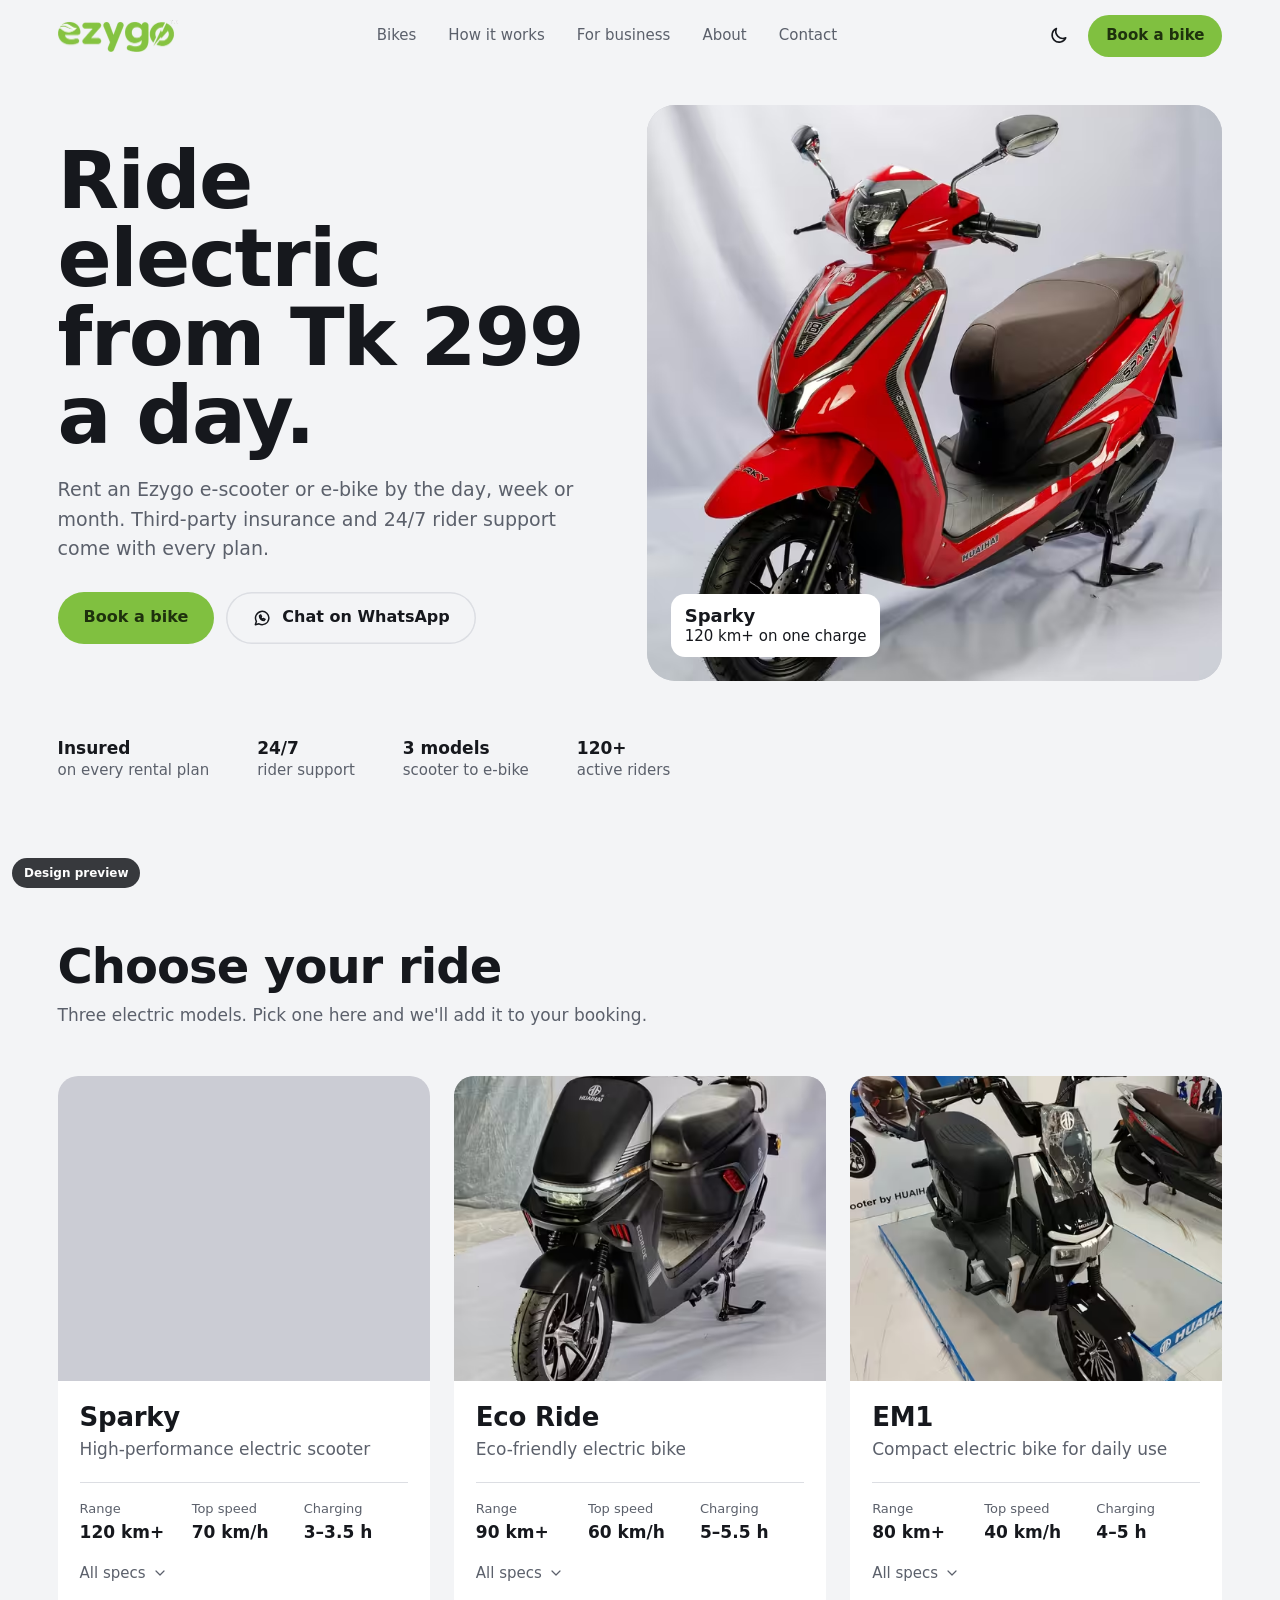
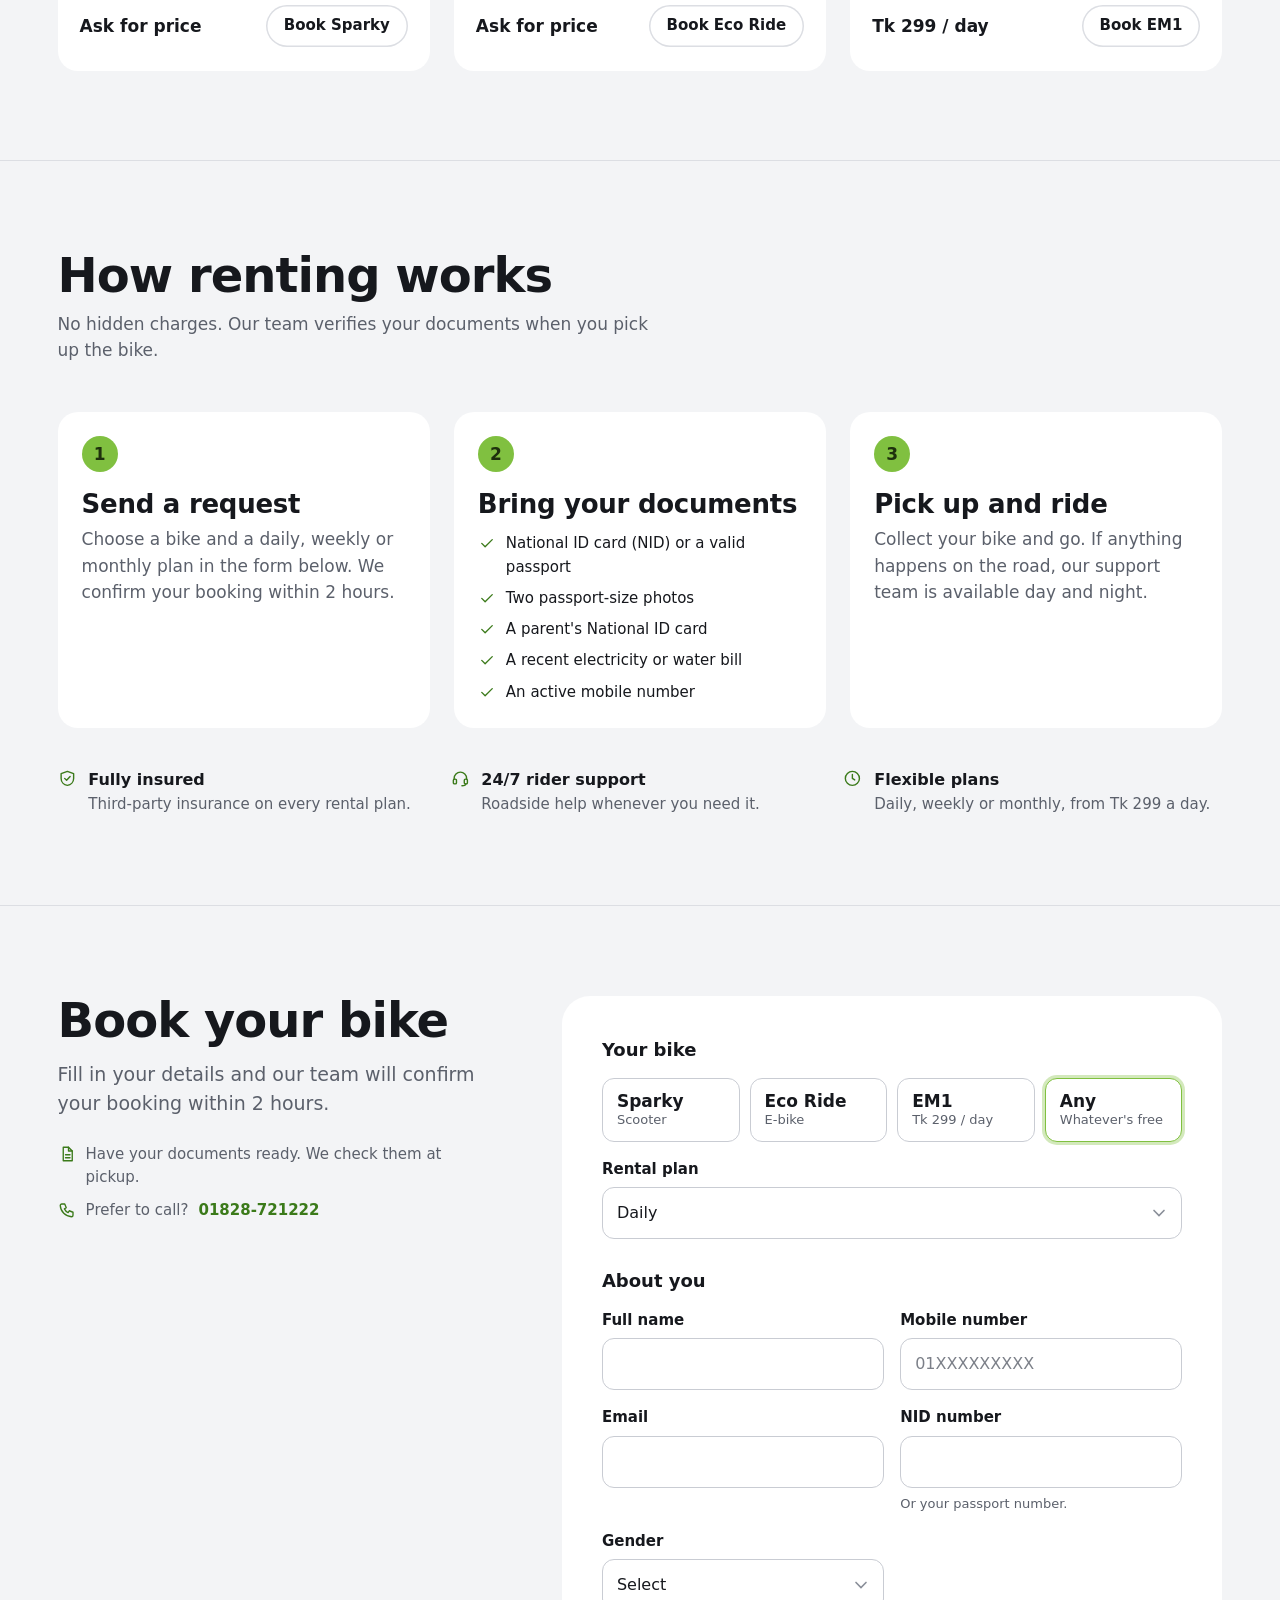
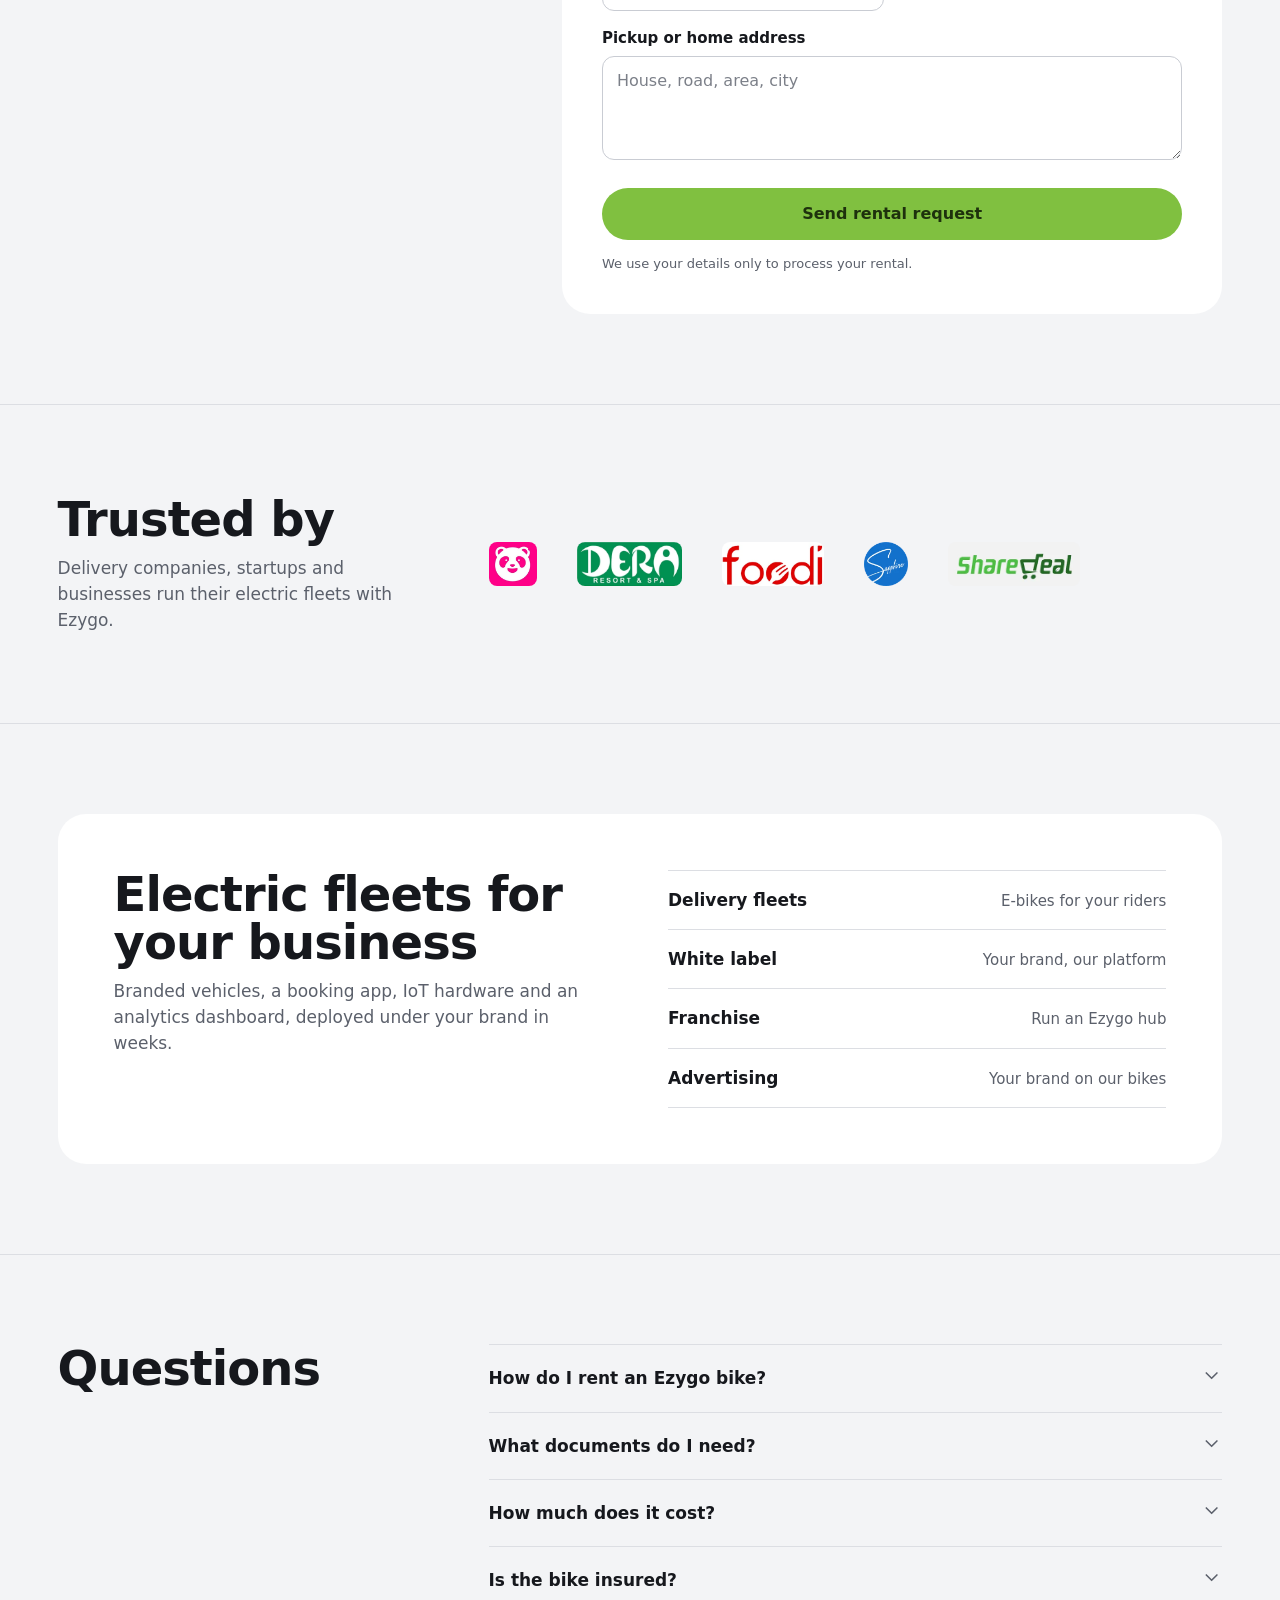
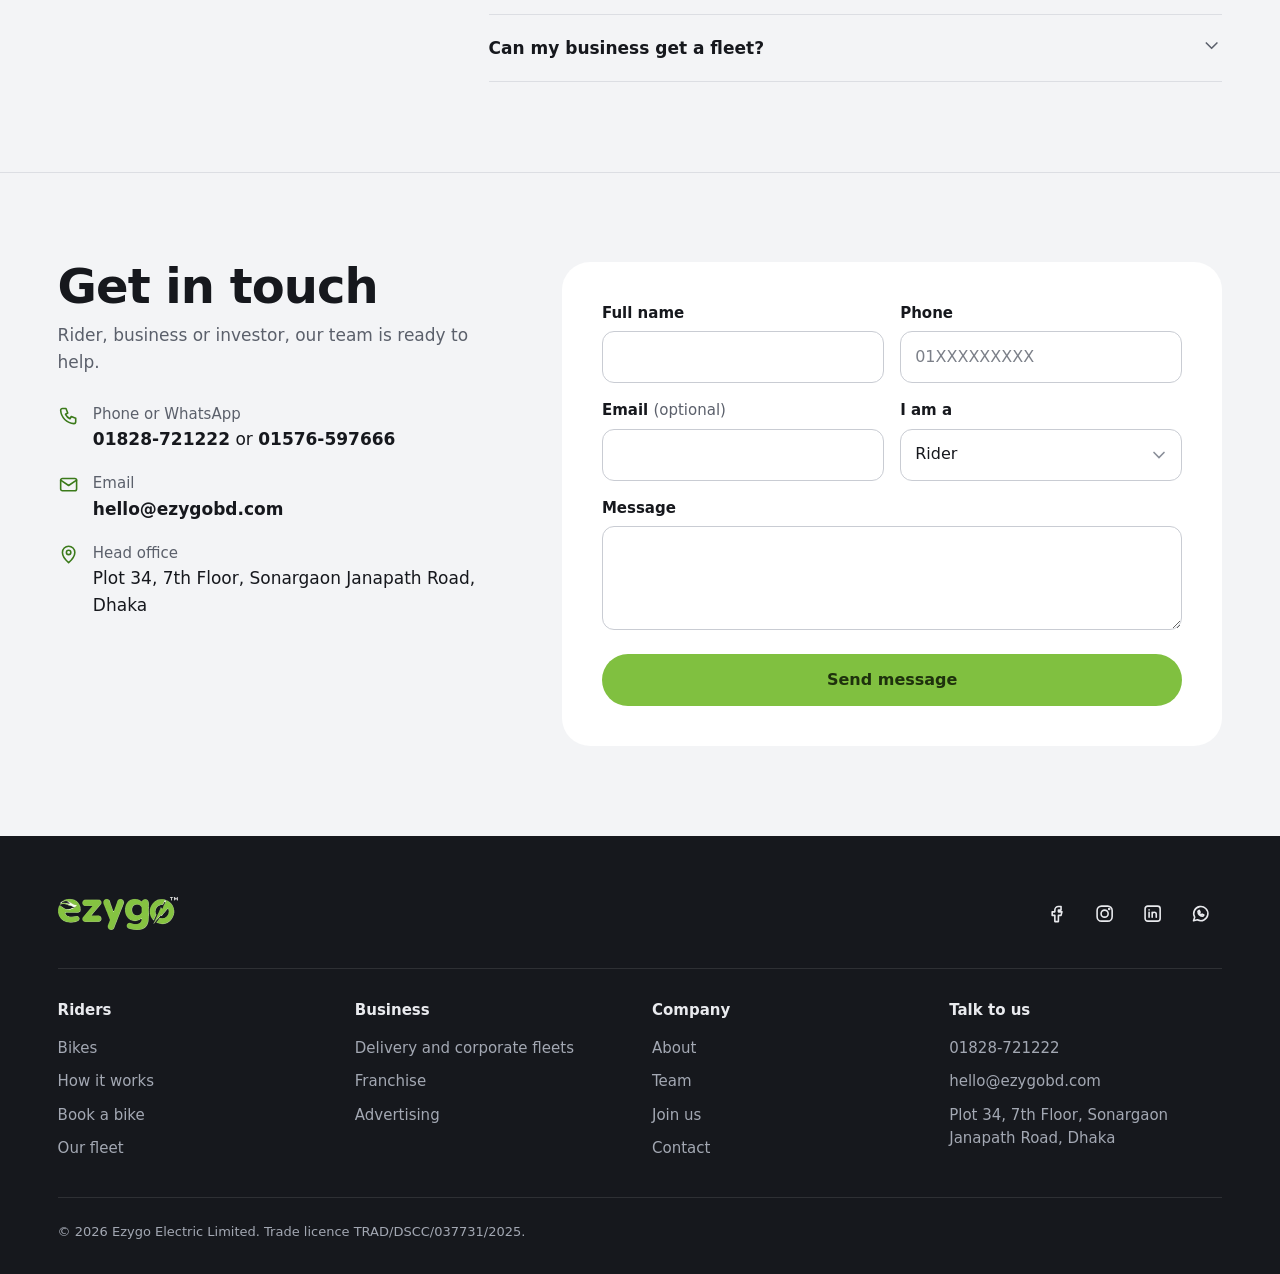
==== preview/index.html @ 3331d295 "Ezygo website: security fixes and redesigned homepage - Security: hardened .htaccess (no listings, p" ====
<!DOCTYPE html>
<html lang="en">
<head>
  <meta charset="UTF-8">
  <meta name="viewport" content="width=device-width, initial-scale=1, viewport-fit=cover">
  <title>Ezygo — Rent an electric scooter from Tk 299 a day</title>
  <meta name="description" content="Rent an Ezygo electric scooter or e-bike by the day, week or month, from Tk 299 a day. Third-party insurance and 24/7 rider support included.">
  <link rel="canonical" href="https://www.ezygobd.com/">
  <meta name="color-scheme" content="light dark">
  <meta name="theme-color" content="#F3F4F6" media="(prefers-color-scheme: light)">
  <meta name="theme-color" content="#141518" media="(prefers-color-scheme: dark)">

  <link rel="icon" type="image/png" sizes="32x32" href="assets/img/icon-32.png">
  <link rel="apple-touch-icon" href="assets/img/icon-180.png">

  <meta property="og:type" content="website">
  <meta property="og:site_name" content="Ezygo">
  <meta property="og:url" content="https://www.ezygobd.com/">
  <meta property="og:title" content="Ezygo — Rent an electric scooter from Tk 299 a day">
  <meta property="og:description" content="Rent an Ezygo electric scooter or e-bike by the day, week or month, from Tk 299 a day. Third-party insurance and 24/7 rider support included.">
  <meta property="og:image" content="https://www.ezygobd.com/assets/img/og-cover.jpg">
  <meta property="og:image:width" content="1200">
  <meta property="og:image:height" content="630">
  <meta name="twitter:card" content="summary_large_image">
  <meta name="twitter:title" content="Ezygo — Rent an electric scooter from Tk 299 a day">
  <meta name="twitter:description" content="Rent an Ezygo electric scooter or e-bike by the day, week or month, from Tk 299 a day. Third-party insurance and 24/7 rider support included.">
  <meta name="twitter:image" content="https://www.ezygobd.com/assets/img/og-cover.jpg">

  <!-- Set the theme before paint: saved choice, else the device setting -->
  <script>try{var t=localStorage.getItem('ezygo-theme');if(t==='dark'||t==='light')document.documentElement.setAttribute('data-theme',t)}catch(e){}</script>
  <link rel="preload" href="assets/fonts/archivo-var.woff2" as="font" type="font/woff2" crossorigin>
  <link rel="stylesheet" href="assets/css/v2.css?v=1">
  <link rel="preload" as="image" type="image/avif" imagesrcset="assets/img/sparky-480.avif 480w, assets/img/sparky-800.avif 800w, assets/img/sparky-1200.avif 1200w" imagesizes="(min-width: 900px) 52vw, 100vw">
  <script type="application/ld+json">
  {
    "@context": "https://schema.org",
    "@type": "LocalBusiness",
    "name": "Ezygo",
    "legalName": "Ezygo Mobility Holdings Limited",
    "url": "https://www.ezygobd.com/",
    "logo": "https://www.ezygobd.com/assets/img/logo-480.png",
    "image": "https://www.ezygobd.com/assets/img/og-cover.jpg",
    "description": "Electric scooter and e-bike rental in Bangladesh, from Tk 299 a day.",
    "telephone": "+8801828721222",
    "email": "hello@ezygobd.com",
    "priceRange": "Tk 299+ per day",
    "address": {
      "@type": "PostalAddress",
      "streetAddress": "Plot 34, 7th Floor, Sonargaon Janapath Road",
      "addressLocality": "Dhaka",
      "addressCountry": "BD"
    },
    "sameAs": [
      "https://www.facebook.com/share/198cbcDwWD/",
      "https://www.instagram.com/rent_ezygo",
      "https://www.linkedin.com/company/ezygo-mobility-holdings-limited/"
    ]
  }
  </script>

  <meta name="robots" content="noindex, nofollow">
  <style>.preview-badge{position:fixed;left:12px;bottom:12px;z-index:9999;background:#16181D;color:#fff;font:600 12px/1 system-ui,sans-serif;padding:9px 12px;border-radius:999px;opacity:.85}
  .preview-toast{position:fixed;left:50%;bottom:24px;transform:translateX(-50%);z-index:9999;max-width:min(92vw,420px);background:#16181D;color:#fff;font:15px/1.45 system-ui,sans-serif;padding:14px 18px;border-radius:14px;box-shadow:0 8px 30px rgba(0,0,0,.25)}</style>
  <script>document.addEventListener('submit',function(e){e.preventDefault();e.stopImmediatePropagation();var t=document.createElement('div');t.className='preview-toast';t.setAttribute('role','status');t.textContent='This is a design preview, so forms are switched off. Nothing was sent.';document.body.appendChild(t);setTimeout(function(){t.remove()},4500)},true);</script>
</head>
<body><div class="preview-badge" aria-hidden="true">Design preview</div>
  <a class="skip" href="#main">Skip to content</a>
  <header class="site-header">
    <div class="wrap bar">
      <a class="brand" href="index.html" aria-label="Ezygo home">
        <picture><source type="image/webp" srcset="assets/img/logo-240.webp 1x, assets/img/logo-480.webp 2x"><img src="assets/img/logo-240.png" width="120" height="32" alt="Ezygo"></picture>
      </a>
      <nav class="nav" aria-label="Main">
        <a href="index.html#bikes">Bikes</a>
        <a href="index.html#how">How it works</a>
        <a href="services.html">For business</a>
        <a href="about.html">About</a>
        <a href="index.html#contact">Contact</a>
      </nav>
      <div class="bar-actions">
        <button class="icon-btn theme-btn" type="button" aria-label="Switch to dark mode" data-theme-toggle>
          <span class="when-light"><svg class="ic" viewBox="0 0 24 24" width="24" height="24" fill="none" stroke="currentColor" stroke-width="1.8" stroke-linecap="round" stroke-linejoin="round" aria-hidden="true" focusable="false"><path d="M20 14.5A8 8 0 0 1 9.5 4a8 8 0 1 0 10.5 10.5z"/></svg></span><span class="when-dark"><svg class="ic" viewBox="0 0 24 24" width="24" height="24" fill="none" stroke="currentColor" stroke-width="1.8" stroke-linecap="round" stroke-linejoin="round" aria-hidden="true" focusable="false"><circle cx="12" cy="12" r="4"/><path d="M12 2v2M12 20v2M4.9 4.9l1.4 1.4M17.7 17.7l1.4 1.4M2 12h2M20 12h2M4.9 19.1l1.4-1.4M17.7 6.3l1.4-1.4"/></svg></span>
        </button>
        <a class="btn btn-primary btn-sm" href="index.html#book">Book a bike</a>
        <button class="icon-btn menu-btn" type="button" aria-label="Open menu" aria-expanded="false" aria-controls="menu" data-menu-open><svg class="ic" viewBox="0 0 24 24" width="24" height="24" fill="none" stroke="currentColor" stroke-width="1.8" stroke-linecap="round" stroke-linejoin="round" aria-hidden="true" focusable="false"><path d="M4 7h16M4 12h16M4 17h16"/></svg></button>
      </div>
    </div>
  </header>

  <div class="menu" id="menu" hidden>
    <div class="menu-panel" role="dialog" aria-modal="true" aria-label="Menu">
      <div class="menu-top">
        <span class="menu-title">Menu</span>
        <button class="icon-btn" type="button" aria-label="Close menu" data-menu-close><svg class="ic" viewBox="0 0 24 24" width="24" height="24" fill="none" stroke="currentColor" stroke-width="1.8" stroke-linecap="round" stroke-linejoin="round" aria-hidden="true" focusable="false"><path d="M6 6l12 12M18 6L6 18"/></svg></button>
      </div>
      <nav aria-label="All pages">
        <p class="menu-group">Rent</p>
        <a href="index.html#bikes">Bikes</a>
        <a href="index.html#how">How it works</a>
        <a href="index.html#book">Book a bike</a>
        <a href="evs.html">Our fleet</a>
        <p class="menu-group">Business</p>
        <a href="services.html">Services</a>
        <a href="franchise.html">Franchise</a>
        <a href="advertising.html">Advertising</a>
        <p class="menu-group">Company</p>
        <a href="about.html">About</a>
        <a href="team.html">Team</a>
        <a href="join.html">Join us</a>
        <a href="contact.html">Contact</a>
      </nav>
    </div>
  </div>

<main id="main">

  <!-- Hero: the bike on its own showroom grey -->
  <section class="hero">
    <div class="wrap">
      <div class="hero-grid">
        <div>
          <h1>Ride electric from Tk 299 a day.</h1>
          <p class="lede">Rent an Ezygo e-scooter or e-bike by the day, week or month. Third-party insurance and 24/7 rider support come with every plan.</p>
          <div class="ctas">
            <a class="btn btn-primary" href="#book">Book a bike</a>
            <a class="btn btn-ghost" href="https://wa.me/8801828721222" target="_blank" rel="noopener"><svg class="ic" viewBox="0 0 24 24" width="24" height="24" fill="none" stroke="currentColor" stroke-width="1.8" stroke-linecap="round" stroke-linejoin="round" aria-hidden="true" focusable="false"><path d="M4 20l1.3-4A8 8 0 1 1 8.4 19z"/><path d="M9 9.5c0 3 2.5 5.5 5.5 5.5l1.2-1.4-2-1-1 .9c-1-.5-1.7-1.2-2.2-2.2l.9-1-1-2z"/></svg>Chat on WhatsApp</a>
          </div>
        </div>
        <div class="stage">
          <picture><source type="image/avif" srcset="assets/img/sparky-480.avif 480w, assets/img/sparky-800.avif 800w, assets/img/sparky-1200.avif 1200w" sizes="(min-width: 900px) 52vw, 100vw"><source type="image/webp" srcset="assets/img/sparky-480.webp 480w, assets/img/sparky-800.webp 800w, assets/img/sparky-1200.webp 1200w" sizes="(min-width: 900px) 52vw, 100vw"><img src="assets/img/sparky-800.webp" width="800" height="1102" alt="Red Sparky electric scooter in the studio" fetchpriority="high"></picture>          <p class="stage-tag"><b>Sparky</b>120 km+ on one charge</p>
        </div>
      </div>
      <div class="facts">
        <div><b>Insured</b>on every rental plan</div>
        <div><b>24/7</b>rider support</div>
        <div><b>3 models</b>scooter to e-bike</div>
        <div><b>120+</b>active riders</div>
      </div>
    </div>
  </section>

  <!-- Bikes -->
  <section class="section" id="bikes" aria-labelledby="bikes-h">
    <div class="wrap">
      <div class="head">
        <h2 id="bikes-h">Choose your ride</h2>
        <p class="sub">Three electric models. Pick one here and we'll add it to your booking.</p>
      </div>
      <div class="bikes">
        <article class="bike">
          <div class="bike-photo"><picture><source type="image/avif" srcset="assets/img/sparky-480.avif 480w, assets/img/sparky-800.avif 800w, assets/img/sparky-1200.avif 1200w" sizes="(min-width: 1100px) 31vw, (min-width: 760px) 48vw, 100vw"><source type="image/webp" srcset="assets/img/sparky-480.webp 480w, assets/img/sparky-800.webp 800w, assets/img/sparky-1200.webp 1200w" sizes="(min-width: 1100px) 31vw, (min-width: 760px) 48vw, 100vw"><img src="assets/img/sparky-800.webp" width="800" height="1102" alt="Sparky electric scooter" loading="lazy" decoding="async"></picture></div>
          <div class="bike-body">
            <h3>Sparky</h3>
            <p class="bike-line">High-performance electric scooter</p>
            <dl class="specs">
              <div><dt>Range</dt><dd>120 km+</dd></div>
              <div><dt>Top speed</dt><dd>70 km/h</dd></div>
              <div><dt>Charging</dt><dd>3–3.5 h</dd></div>
            </dl>
            <details>
              <summary>All specs <svg class="ic" viewBox="0 0 24 24" width="24" height="24" fill="none" stroke="currentColor" stroke-width="1.8" stroke-linecap="round" stroke-linejoin="round" aria-hidden="true" focusable="false"><path d="M6 9l6 6 6-6"/></svg></summary>
              <dl>
                <dt>Payload</dt><dd>300 kg</dd>
                <dt>Battery</dt><dd>Lithium / graphene</dd>
              </dl>
            </details>
            <div class="bike-foot">
              <span class="price">Ask for price</span>
              <a class="btn btn-ghost btn-sm" href="#book" data-pick="sparky">Book Sparky</a>
            </div>
          </div>
        </article>
        <article class="bike">
          <div class="bike-photo"><picture><source type="image/avif" srcset="assets/img/eco-ride-480.avif 480w, assets/img/eco-ride-800.avif 800w, assets/img/eco-ride-1200.avif 1200w" sizes="(min-width: 1100px) 31vw, (min-width: 760px) 48vw, 100vw"><source type="image/webp" srcset="assets/img/eco-ride-480.webp 480w, assets/img/eco-ride-800.webp 800w, assets/img/eco-ride-1200.webp 1200w" sizes="(min-width: 1100px) 31vw, (min-width: 760px) 48vw, 100vw"><img src="assets/img/eco-ride-800.webp" width="800" height="1096" alt="Eco Ride electric bike" loading="lazy" decoding="async"></picture></div>
          <div class="bike-body">
            <h3>Eco Ride</h3>
            <p class="bike-line">Eco-friendly electric bike</p>
            <dl class="specs">
              <div><dt>Range</dt><dd>90 km+</dd></div>
              <div><dt>Top speed</dt><dd>60 km/h</dd></div>
              <div><dt>Charging</dt><dd>5–5.5 h</dd></div>
            </dl>
            <details>
              <summary>All specs <svg class="ic" viewBox="0 0 24 24" width="24" height="24" fill="none" stroke="currentColor" stroke-width="1.8" stroke-linecap="round" stroke-linejoin="round" aria-hidden="true" focusable="false"><path d="M6 9l6 6 6-6"/></svg></summary>
              <dl>
                <dt>Payload</dt><dd>300 kg</dd>
                <dt>Battery</dt><dd>Graphene</dd>
              </dl>
            </details>
            <div class="bike-foot">
              <span class="price">Ask for price</span>
              <a class="btn btn-ghost btn-sm" href="#book" data-pick="eco-ride">Book Eco Ride</a>
            </div>
          </div>
        </article>
        <article class="bike">
          <div class="bike-photo"><picture><source type="image/avif" srcset="assets/img/em1-480.avif 480w, assets/img/em1-800.avif 800w, assets/img/em1-1200.avif 1200w" sizes="(min-width: 1100px) 31vw, (min-width: 760px) 48vw, 100vw"><source type="image/webp" srcset="assets/img/em1-480.webp 480w, assets/img/em1-800.webp 800w, assets/img/em1-1200.webp 1200w" sizes="(min-width: 1100px) 31vw, (min-width: 760px) 48vw, 100vw"><img src="assets/img/em1-800.webp" width="800" height="1067" alt="EM1 electric bike" loading="lazy" decoding="async"></picture></div>
          <div class="bike-body">
            <h3>EM1</h3>
            <p class="bike-line">Compact electric bike for daily use</p>
            <dl class="specs">
              <div><dt>Range</dt><dd>80 km+</dd></div>
              <div><dt>Top speed</dt><dd>40 km/h</dd></div>
              <div><dt>Charging</dt><dd>4–5 h</dd></div>
            </dl>
            <details>
              <summary>All specs <svg class="ic" viewBox="0 0 24 24" width="24" height="24" fill="none" stroke="currentColor" stroke-width="1.8" stroke-linecap="round" stroke-linejoin="round" aria-hidden="true" focusable="false"><path d="M6 9l6 6 6-6"/></svg></summary>
              <dl>
                <dt>Payload</dt><dd>150 kg</dd>
                <dt>Battery</dt><dd>Graphene</dd>
                <dt>Motor</dt><dd>1000 W</dd>
              </dl>
            </details>
            <div class="bike-foot">
              <span class="price">Tk 299 / day</span>
              <a class="btn btn-ghost btn-sm" href="#book" data-pick="em1">Book EM1</a>
            </div>
          </div>
        </article>
      </div>
    </div>
  </section>

  <!-- How it works -->
  <section class="section" id="how" aria-labelledby="how-h">
    <div class="wrap">
      <div class="head">
        <h2 id="how-h">How renting works</h2>
        <p class="sub">No hidden charges. Our team verifies your documents when you pick up the bike.</p>
      </div>
      <ol class="steps">
        <li class="step">
          <span class="step-n" aria-hidden="true">1</span>
          <h3>Send a request</h3>
          <p>Choose a bike and a daily, weekly or monthly plan in the form below. We confirm your booking within 2 hours.</p>
        </li>
        <li class="step">
          <span class="step-n" aria-hidden="true">2</span>
          <h3>Bring your documents</h3>
          <ul class="doclist">
            <li><svg class="ic" viewBox="0 0 24 24" width="24" height="24" fill="none" stroke="currentColor" stroke-width="1.8" stroke-linecap="round" stroke-linejoin="round" aria-hidden="true" focusable="false"><path d="M5 12.5l4.5 4.5L19 7.5"/></svg>National ID card (NID) or a valid passport</li>
            <li><svg class="ic" viewBox="0 0 24 24" width="24" height="24" fill="none" stroke="currentColor" stroke-width="1.8" stroke-linecap="round" stroke-linejoin="round" aria-hidden="true" focusable="false"><path d="M5 12.5l4.5 4.5L19 7.5"/></svg>Two passport-size photos</li>
            <li><svg class="ic" viewBox="0 0 24 24" width="24" height="24" fill="none" stroke="currentColor" stroke-width="1.8" stroke-linecap="round" stroke-linejoin="round" aria-hidden="true" focusable="false"><path d="M5 12.5l4.5 4.5L19 7.5"/></svg>A parent's National ID card</li>
            <li><svg class="ic" viewBox="0 0 24 24" width="24" height="24" fill="none" stroke="currentColor" stroke-width="1.8" stroke-linecap="round" stroke-linejoin="round" aria-hidden="true" focusable="false"><path d="M5 12.5l4.5 4.5L19 7.5"/></svg>A recent electricity or water bill</li>
            <li><svg class="ic" viewBox="0 0 24 24" width="24" height="24" fill="none" stroke="currentColor" stroke-width="1.8" stroke-linecap="round" stroke-linejoin="round" aria-hidden="true" focusable="false"><path d="M5 12.5l4.5 4.5L19 7.5"/></svg>An active mobile number</li>
          </ul>
        </li>
        <li class="step">
          <span class="step-n" aria-hidden="true">3</span>
          <h3>Pick up and ride</h3>
          <p>Collect your bike and go. If anything happens on the road, our support team is available day and night.</p>
        </li>
      </ol>
      <ul class="included">
        <li><svg class="ic" viewBox="0 0 24 24" width="24" height="24" fill="none" stroke="currentColor" stroke-width="1.8" stroke-linecap="round" stroke-linejoin="round" aria-hidden="true" focusable="false"><path d="M12 3l8 3v6c0 4.5-3.4 8.3-8 9-4.6-.7-8-4.5-8-9V6l8-3z"/><path d="M8.5 12l2.5 2.5 4.5-5"/></svg><div><b>Fully insured</b>Third-party insurance on every rental plan.</div></li>
        <li><svg class="ic" viewBox="0 0 24 24" width="24" height="24" fill="none" stroke="currentColor" stroke-width="1.8" stroke-linecap="round" stroke-linejoin="round" aria-hidden="true" focusable="false"><path d="M4 13v-1a8 8 0 0 1 16 0v1"/><rect x="3" y="13" width="4" height="6" rx="1.5"/><rect x="17" y="13" width="4" height="6" rx="1.5"/><path d="M19 19c0 1.5-2 2.5-5 2.5"/></svg><div><b>24/7 rider support</b>Roadside help whenever you need it.</div></li>
        <li><svg class="ic" viewBox="0 0 24 24" width="24" height="24" fill="none" stroke="currentColor" stroke-width="1.8" stroke-linecap="round" stroke-linejoin="round" aria-hidden="true" focusable="false"><circle cx="12" cy="12" r="9"/><path d="M12 7v5l3 2"/></svg><div><b>Flexible plans</b>Daily, weekly or monthly, from Tk 299 a day.</div></li>
      </ul>
    </div>
  </section>

  <!-- Booking form -->
  <section class="section" id="book" aria-labelledby="book-h">
    <div class="wrap book-grid">
      <div class="book-intro">
        <h2 id="book-h">Book your bike</h2>
        <p class="lede">Fill in your details and our team will confirm your booking within 2 hours.</p>
        <ul class="book-note">
          <li><svg class="ic" viewBox="0 0 24 24" width="24" height="24" fill="none" stroke="currentColor" stroke-width="1.8" stroke-linecap="round" stroke-linejoin="round" aria-hidden="true" focusable="false"><path d="M7 3h7l5 5v13H7z"/><path d="M14 3v5h5M10 13h6M10 17h6"/></svg>Have your documents ready. We check them at pickup.</li>
          <li><svg class="ic" viewBox="0 0 24 24" width="24" height="24" fill="none" stroke="currentColor" stroke-width="1.8" stroke-linecap="round" stroke-linejoin="round" aria-hidden="true" focusable="false"><path d="M5 4h4l2 5-2.5 1.5a11 11 0 0 0 5 5L15 13l5 2v4a2 2 0 0 1-2 2A16 16 0 0 1 3 6a2 2 0 0 1 2-2z"/></svg>Prefer to call? <a class="link" href="tel:+8801828721222">01828-721222</a></li>
        </ul>
      </div>

      <form class="form" action="form-handler.html" method="post" data-form="rent_ev" novalidate>
        <input type="hidden" name="form_type" value="rent_ev">
        <div class="notice ok" role="status" hidden data-notice="success"><svg class="ic" viewBox="0 0 24 24" width="24" height="24" fill="none" stroke="currentColor" stroke-width="1.8" stroke-linecap="round" stroke-linejoin="round" aria-hidden="true" focusable="false"><path d="M5 12.5l4.5 4.5L19 7.5"/></svg><span>Thank you. Your rental request is in, and our team will contact you within 2 hours.</span></div>
        <div class="notice err" role="alert" hidden data-notice="error"><span>Your request didn't go through. Please check the form, or call us on 01828-721222.</span></div>

        <fieldset>
          <legend>Your bike</legend>
          <div class="picker">
            <label class="pick"><input type="radio" name="vehicle_type" value="Sparky"><span>Sparky<small>Scooter</small></span></label>
            <label class="pick"><input type="radio" name="vehicle_type" value="Eco Ride"><span>Eco Ride<small>E-bike</small></span></label>
            <label class="pick"><input type="radio" name="vehicle_type" value="EM1"><span>EM1<small>Tk 299 / day</small></span></label>
            <label class="pick"><input type="radio" name="vehicle_type" value="Any available" checked><span>Any<small>Whatever's free</small></span></label>
          </div>
          <div class="fields" style="margin-top:16px">
            <div class="field">
              <label for="r-plan">Rental plan</label>
              <select id="r-plan" name="rental_plan">
                <option value="Daily">Daily</option>
                <option value="Weekly">Weekly</option>
                <option value="Monthly">Monthly</option>
              </select>
            </div>
          </div>
        </fieldset>

        <fieldset>
          <legend>About you</legend>
          <div class="fields fields-2">
            <div class="field"><label for="r-name">Full name</label><input id="r-name" name="name" autocomplete="name" required></div>
            <div class="field"><label for="r-phone">Mobile number</label><input id="r-phone" name="phone" type="tel" inputmode="tel" autocomplete="tel" placeholder="01XXXXXXXXX" required pattern="(\+?88)?01[3-9][0-9]{8}"></div>
            <div class="field"><label for="r-email">Email</label><input id="r-email" name="email" type="email" autocomplete="email" required></div>
            <div class="field"><label for="r-nid">NID number</label><input id="r-nid" name="nid" inputmode="numeric" required><p class="hint">Or your passport number.</p></div>
            <div class="field">
              <label for="r-gender">Gender</label>
              <select id="r-gender" name="gender" required>
                <option value="">Select</option><option>Male</option><option>Female</option><option>Other</option>
              </select>
            </div>
          </div>
          <div class="fields" style="margin-top:16px">
            <div class="field"><label for="r-address">Pickup or home address</label><textarea id="r-address" name="address" autocomplete="street-address" placeholder="House, road, area, city" required></textarea></div>
          </div>
        </fieldset>

        <div class="form-foot">
          <button class="btn btn-primary btn-block" type="submit">Send rental request</button>
          <p>We use your details only to process your rental.</p>
        </div>
      </form>
    </div>
  </section>

  <!-- Clients -->
  <section class="section" aria-labelledby="clients-h">
    <div class="wrap clients-head">
      <div>
        <h2 id="clients-h">Trusted by</h2>
        <p class="sub">Delivery companies, startups and businesses run their electric fleets with Ezygo.</p>
      </div>
      <ul class="clients">
        <li><img src="assets/img/client-foodpanda.webp" width="48" height="44" alt="foodpanda" loading="lazy"></li>
        <li><img src="assets/img/client-deraresort.webp" width="105" height="44" alt="Dera Resort &amp; Spa" loading="lazy"></li>
        <li><img src="assets/img/client-foodi.webp" width="102" height="44" alt="Foodi" loading="lazy"></li>
        <li><img src="assets/img/client-sapphire.webp" width="44" height="44" alt="White Orchid Sapphire" loading="lazy"></li>
        <li><img src="assets/img/client-sharedeal.webp" width="131" height="44" alt="ShareDeal" loading="lazy"></li>
      </ul>
    </div>
  </section>

  <!-- Business -->
  <section class="section" aria-labelledby="biz-h">
    <div class="wrap">
      <div class="biz">
        <div>
          <h2 id="biz-h">Electric fleets for your business</h2>
          <p class="sub">Branded vehicles, a booking app, IoT hardware and an analytics dashboard, deployed under your brand in weeks.</p>
        </div>
        <nav class="biz-links" aria-label="Business services">
          <a href="services.html#delivery"><b>Delivery fleets</b><span>E-bikes for your riders</span></a>
          <a href="services.html#corporate"><b>White label</b><span>Your brand, our platform</span></a>
          <a href="franchise.html"><b>Franchise</b><span>Run an Ezygo hub</span></a>
          <a href="advertising.html"><b>Advertising</b><span>Your brand on our bikes</span></a>
        </nav>
      </div>
    </div>
  </section>

  <!-- FAQ: answers use only what the site already states -->
  <section class="section" id="faq" aria-labelledby="faq-h">
    <div class="wrap faq-grid">
      <h2 id="faq-h">Questions</h2>
      <div class="faq">
        <details><summary>How do I rent an Ezygo bike? <svg class="ic" viewBox="0 0 24 24" width="24" height="24" fill="none" stroke="currentColor" stroke-width="1.8" stroke-linecap="round" stroke-linejoin="round" aria-hidden="true" focusable="false"><path d="M6 9l6 6 6-6"/></svg></summary><p>Send the booking form above with the bike and plan you want. Our team confirms within 2 hours, then you bring your documents and pick up the bike.</p></details>
        <details><summary>What documents do I need? <svg class="ic" viewBox="0 0 24 24" width="24" height="24" fill="none" stroke="currentColor" stroke-width="1.8" stroke-linecap="round" stroke-linejoin="round" aria-hidden="true" focusable="false"><path d="M6 9l6 6 6-6"/></svg></summary><p>Your NID or a valid passport, two passport-size photos, a parent's NID, a recent electricity or water bill, and an active mobile number.</p></details>
        <details><summary>How much does it cost? <svg class="ic" viewBox="0 0 24 24" width="24" height="24" fill="none" stroke="currentColor" stroke-width="1.8" stroke-linecap="round" stroke-linejoin="round" aria-hidden="true" focusable="false"><path d="M6 9l6 6 6-6"/></svg></summary><p>The EM1 costs Tk 299 a day. Weekly and monthly plans are available, and for Sparky and Eco Ride prices, call or message us.</p></details>
        <details><summary>Is the bike insured? <svg class="ic" viewBox="0 0 24 24" width="24" height="24" fill="none" stroke="currentColor" stroke-width="1.8" stroke-linecap="round" stroke-linejoin="round" aria-hidden="true" focusable="false"><path d="M6 9l6 6 6-6"/></svg></summary><p>Yes. Third-party insurance is included on every rental plan, and our support team is available 24/7 for roadside help.</p></details>
        <details><summary>Can my business get a fleet? <svg class="ic" viewBox="0 0 24 24" width="24" height="24" fill="none" stroke="currentColor" stroke-width="1.8" stroke-linecap="round" stroke-linejoin="round" aria-hidden="true" focusable="false"><path d="M6 9l6 6 6-6"/></svg></summary><p>Yes. We offer delivery fleets and full white-label packages with your branding. See <a class="link" href="services.html">our business services</a> or get in touch below.</p></details>
      </div>
    </div>
  </section>

  <!-- Contact -->
  <section class="section" id="contact" aria-labelledby="contact-h">
    <div class="wrap contact-grid">
      <div>
        <h2 id="contact-h">Get in touch</h2>
        <p class="sub">Rider, business or investor, our team is ready to help.</p>
        <ul class="contact-list">
          <li><svg class="ic" viewBox="0 0 24 24" width="24" height="24" fill="none" stroke="currentColor" stroke-width="1.8" stroke-linecap="round" stroke-linejoin="round" aria-hidden="true" focusable="false"><path d="M5 4h4l2 5-2.5 1.5a11 11 0 0 0 5 5L15 13l5 2v4a2 2 0 0 1-2 2A16 16 0 0 1 3 6a2 2 0 0 1 2-2z"/></svg><div><span>Phone or WhatsApp</span><a href="tel:+8801828721222">01828-721222</a> or <a href="tel:+8801576597666">01576-597666</a></div></li>
          <li><svg class="ic" viewBox="0 0 24 24" width="24" height="24" fill="none" stroke="currentColor" stroke-width="1.8" stroke-linecap="round" stroke-linejoin="round" aria-hidden="true" focusable="false"><rect x="3" y="5" width="18" height="14" rx="2"/><path d="M3 7l9 6 9-6"/></svg><div><span>Email</span><a href="mailto:hello@ezygobd.com">hello@ezygobd.com</a></div></li>
          <li><svg class="ic" viewBox="0 0 24 24" width="24" height="24" fill="none" stroke="currentColor" stroke-width="1.8" stroke-linecap="round" stroke-linejoin="round" aria-hidden="true" focusable="false"><path d="M12 21s-7-6.2-7-11.5a7 7 0 0 1 14 0C19 14.8 12 21 12 21z"/><circle cx="12" cy="9.5" r="2.5"/></svg><div><span>Head office</span>Plot 34, 7th Floor, Sonargaon Janapath Road, Dhaka</div></li>
        </ul>
      </div>
      <form class="form" action="form-handler.html" method="post" data-form="contact" novalidate>
        <input type="hidden" name="form_type" value="contact">
        <div class="notice ok" role="status" hidden data-notice="success"><svg class="ic" viewBox="0 0 24 24" width="24" height="24" fill="none" stroke="currentColor" stroke-width="1.8" stroke-linecap="round" stroke-linejoin="round" aria-hidden="true" focusable="false"><path d="M5 12.5l4.5 4.5L19 7.5"/></svg><span>Thanks, your message is sent. We'll reply soon.</span></div>
        <div class="notice err" role="alert" hidden data-notice="error"><span>Your message didn't go through. Please try again, or call 01828-721222.</span></div>
        <div class="fields fields-2">
          <div class="field"><label for="c-name">Full name</label><input id="c-name" name="name" autocomplete="name" required></div>
          <div class="field"><label for="c-phone">Phone</label><input id="c-phone" name="phone" type="tel" inputmode="tel" autocomplete="tel" placeholder="01XXXXXXXXX" required></div>
          <div class="field"><label for="c-email">Email <span class="opt">(optional)</span></label><input id="c-email" name="email" type="email" autocomplete="email"></div>
          <div class="field">
            <label for="c-type">I am a</label>
            <select id="c-type" name="inquiry_type">
              <option>Rider</option><option>Delivery business</option><option>Franchise investor</option><option>Enterprise / white label</option><option>Media / press</option>
            </select>
          </div>
        </div>
        <div class="fields" style="margin:16px 0 24px">
          <div class="field"><label for="c-msg">Message</label><textarea id="c-msg" name="message" required></textarea></div>
        </div>
        <button class="btn btn-primary btn-block" type="submit">Send message</button>
      </form>
    </div>
  </section>

</main>

  <footer class="site-footer">
    <div class="wrap">
      <div class="foot-top">
        <a class="brand" href="index.html" aria-label="Ezygo home">
          <picture><source type="image/webp" srcset="assets/img/logo-240.webp 1x, assets/img/logo-480.webp 2x"><img src="assets/img/logo-240.png" width="120" height="32" alt="Ezygo" loading="lazy"></picture>
        </a>
        <div class="socials">
          <a href="https://www.facebook.com/share/198cbcDwWD/" rel="noopener" target="_blank"><svg class="ic" viewBox="0 0 24 24" width="24" height="24" fill="none" stroke="currentColor" stroke-width="1.8" stroke-linecap="round" stroke-linejoin="round" role="img" aria-label="Ezygo on Facebook"><path d="M14 8h3V4h-3a4 4 0 0 0-4 4v2H7v4h3v7h4v-7h3l1-4h-4V8z"/></svg></a>
          <a href="https://www.instagram.com/rent_ezygo" rel="noopener" target="_blank"><svg class="ic" viewBox="0 0 24 24" width="24" height="24" fill="none" stroke="currentColor" stroke-width="1.8" stroke-linecap="round" stroke-linejoin="round" role="img" aria-label="Ezygo on Instagram"><rect x="3.5" y="3.5" width="17" height="17" rx="5"/><circle cx="12" cy="12" r="4"/><circle cx="17.2" cy="6.8" r=".6" fill="currentColor"/></svg></a>
          <a href="https://www.linkedin.com/company/ezygo-mobility-holdings-limited/" rel="noopener" target="_blank"><svg class="ic" viewBox="0 0 24 24" width="24" height="24" fill="none" stroke="currentColor" stroke-width="1.8" stroke-linecap="round" stroke-linejoin="round" role="img" aria-label="Ezygo on LinkedIn"><rect x="3.5" y="3.5" width="17" height="17" rx="3"/><path d="M8 10.5V16M8 7.8v.1M11.5 16v-3.2a2.3 2.3 0 0 1 4.6 0V16M11.5 10.5V16"/></svg></a>
          <a href="https://wa.me/8801828721222" rel="noopener" target="_blank"><svg class="ic" viewBox="0 0 24 24" width="24" height="24" fill="none" stroke="currentColor" stroke-width="1.8" stroke-linecap="round" stroke-linejoin="round" role="img" aria-label="Chat with Ezygo on WhatsApp"><path d="M4 20l1.3-4A8 8 0 1 1 8.4 19z"/><path d="M9 9.5c0 3 2.5 5.5 5.5 5.5l1.2-1.4-2-1-1 .9c-1-.5-1.7-1.2-2.2-2.2l.9-1-1-2z"/></svg></a>
        </div>
      </div>
      <div class="foot-cols">
        <nav aria-label="Riders"><h2>Riders</h2><a href="index.html#bikes">Bikes</a><a href="index.html#how">How it works</a><a href="index.html#book">Book a bike</a><a href="evs.html">Our fleet</a></nav>
        <nav aria-label="Business"><h2>Business</h2><a href="services.html">Delivery and corporate fleets</a><a href="franchise.html">Franchise</a><a href="advertising.html">Advertising</a></nav>
        <nav aria-label="Company"><h2>Company</h2><a href="about.html">About</a><a href="team.html">Team</a><a href="join.html">Join us</a><a href="contact.html">Contact</a></nav>
        <div><h2>Talk to us</h2><a href="tel:+8801828721222">01828-721222</a><a href="mailto:hello@ezygobd.com">hello@ezygobd.com</a><p>Plot 34, 7th Floor, Sonargaon Janapath Road, Dhaka</p></div>
      </div>
      <div class="foot-legal">
        <p>&copy; 2026 Ezygo Electric Limited. Trade licence TRAD/DSCC/037731/2025.</p>
      </div>
    </div>
  </footer>
  <script src="assets/js/site.js?v=1" defer></script>
</body>
</html>
---- preview/assets/css/v2.css ----
/* Ezygo — Studio design system (v2)
   One accent (logo lime), one typeface (Archivo, width + weight axes),
   light and dark from the same tokens. Works back to Chrome 87. */

@font-face {
  font-family: 'Archivo';
  src: url('../fonts/archivo-var.woff2') format('woff2');
  font-weight: 100 900;
  font-stretch: 62% 125%;
  font-display: swap;
}

/* ---------- Tokens ---------- */
:root {
  --page: #F3F4F6;
  --raised: #FFFFFF;
  --stage: #CBCCD4;          /* matches the studio paper in the bike photos */
  --ink: #16181D;
  --muted: #5B606B;
  --line: #DCDEE3;
  --accent: #80C040;         /* logo lime */
  --on-accent: #1E310D;
  --accent-text: #3B7A1A;    /* lime darkened for text on light */
  --field: #FFFFFF;
  --field-line: #C9CCD3;
  --danger: #B42318;
  --foot: #16181D;
  --foot-ink: #E9EAEE;
  --foot-muted: #A3A8B3;

  --font: 'Archivo', system-ui, -apple-system, 'Segoe UI', Roboto, 'Hind Siliguri', 'Noto Sans Bengali', sans-serif;
  --wide: 125%;
  --t-hero: clamp(2.5rem, 1.6rem + 4.4vw, 5rem);
  --t-h2: clamp(1.875rem, 1.4rem + 2vw, 3rem);
  --t-h3: clamp(1.375rem, 1.2rem + .6vw, 1.625rem);
  --t-lede: clamp(1.0625rem, 1rem + .3vw, 1.1875rem);
  --t-body: 1.0625rem;
  --t-small: .9375rem;
  --t-tiny: .8125rem;

  --gutter: clamp(16px, 4.5vw, 64px);
  --section: clamp(56px, 7vw, 104px);
  --r-lg: 28px;
  --r-md: 20px;
  --r-sm: 12px;
  --max: 1280px;
}
@media (prefers-color-scheme: dark) {
  :root:not([data-theme="light"]) {
    --page: #141518; --raised: #1C1E22; --stage: #C8C9D1; --ink: #F1F2F4; --muted: #A3A8B3;
    --line: #2B2E34; --accent-text: #9BD468; --field: #23262B; --field-line: #3A3E45; --danger: #FDA29B;
    --foot: #0E0F11;
  }
}
:root[data-theme="dark"] {
  --page: #141518; --raised: #1C1E22; --stage: #C8C9D1; --ink: #F1F2F4; --muted: #A3A8B3;
  --line: #2B2E34; --accent-text: #9BD468; --field: #23262B; --field-line: #3A3E45; --danger: #FDA29B;
  --foot: #0E0F11;
}

/* ---------- Base ---------- */
*, *::before, *::after { box-sizing: border-box; }
html { -webkit-text-size-adjust: 100%; scroll-behavior: smooth; scroll-padding-top: 80px; }
body {
  margin: 0; background: var(--page); color: var(--ink);
  font-family: var(--font); font-size: var(--t-body); line-height: 1.55;
  -webkit-font-smoothing: antialiased; text-rendering: optimizeLegibility;
}
img, svg, video { display: block; max-width: 100%; height: auto; }
h1, h2, h3, p, ul, ol, dl, dd, figure { margin: 0; }
ul, ol { padding: 0; list-style: none; }
a { color: inherit; }
button, input, select, textarea { font: inherit; color: inherit; }
.ic { width: 1.25em; height: 1.25em; flex: none; }
:focus-visible { outline: 3px solid var(--accent); outline-offset: 3px; border-radius: 6px; }
@media (prefers-reduced-motion: reduce) { html { scroll-behavior: auto; } *, *::before, *::after { transition: none !important; animation: none !important; } }

.wrap { width: 100%; max-width: calc(var(--max) + 2 * var(--gutter)); margin: 0 auto; padding: 0 var(--gutter); }
.section { padding: var(--section) 0; }
.section + .section { border-top: 1px solid var(--line); }
.skip { position: absolute; left: 16px; top: -60px; background: var(--ink); color: var(--page); padding: 10px 16px; border-radius: 10px; z-index: 100; }
.skip:focus { top: 12px; }
.visually-hidden { position: absolute !important; width: 1px; height: 1px; overflow: hidden; clip: rect(0 0 0 0); white-space: nowrap; }

/* Type */
.display, h1, h2 { font-stretch: var(--wide); letter-spacing: -.02em; line-height: 1; }
h1 { font-size: var(--t-hero); font-weight: 780; line-height: .98; }
h2 { font-size: var(--t-h2); font-weight: 740; }
h3 { font-size: var(--t-h3); font-weight: 700; font-stretch: var(--wide); letter-spacing: -.01em; line-height: 1.1; }
.lede { font-size: var(--t-lede); color: var(--muted); max-width: 34em; }
.sub { color: var(--muted); max-width: 36em; margin-top: 12px; }
.head { margin-bottom: clamp(28px, 4vw, 48px); }

/* Buttons */
.btn {
  display: inline-flex; align-items: center; justify-content: center; gap: 10px;
  min-height: 52px; padding: 0 26px; border-radius: 999px; border: 0;
  font-weight: 620; font-size: 1rem; text-decoration: none; cursor: pointer;
  transition: background-color .15s, box-shadow .15s, transform .15s;
}
.btn:active { transform: translateY(1px); }
.btn-primary { background: var(--accent); color: var(--on-accent); }
.btn-primary:hover { background: #8CCB4C; }
.btn-ghost { background: transparent; color: var(--ink); box-shadow: inset 0 0 0 1.5px var(--line); }
.btn-ghost:hover { box-shadow: inset 0 0 0 1.5px var(--muted); }
.btn-sm { min-height: 42px; padding: 0 18px; font-size: .9375rem; }
.btn-block { width: 100%; }
.link { color: var(--accent-text); font-weight: 620; text-decoration: none; }
.link:hover { text-decoration: underline; text-underline-offset: 3px; }
.icon-btn {
  display: inline-flex; align-items: center; justify-content: center; width: 44px; height: 44px;
  border-radius: 999px; border: 0; background: transparent; color: var(--ink); cursor: pointer;
}
.icon-btn:hover { background: var(--line); }

/* ---------- Header ---------- */
.site-header { position: sticky; top: 0; z-index: 40; background: var(--page); border-bottom: 1px solid transparent; transition: border-color .2s; }
.site-header.scrolled { border-bottom-color: var(--line); }
.bar { display: flex; align-items: center; gap: 24px; height: 72px; }
.brand img { width: 120px; height: auto; }
.nav { display: none; gap: 32px; margin: 0 auto; font-size: var(--t-small); }
.nav a { color: var(--muted); text-decoration: none; padding: 8px 0; }
.nav a:hover, .nav a[aria-current] { color: var(--ink); }
.bar-actions { display: flex; align-items: center; gap: 8px; margin-left: auto; }
.when-dark { display: none; }
:root[data-theme="dark"] .when-dark { display: inline; }
:root[data-theme="dark"] .when-light { display: none; }
@media (prefers-color-scheme: dark) {
  :root:not([data-theme="light"]) .when-dark { display: inline; }
  :root:not([data-theme="light"]) .when-light { display: none; }
}
.bar-actions .btn-sm { display: none; }
@media (min-width: 560px) { .bar-actions .btn-sm { display: inline-flex; } }
@media (min-width: 1000px) { .nav { display: flex; } .menu-btn { display: none; } .bar-actions { margin-left: 0; } }

/* Mobile menu */
.menu { position: fixed; inset: 0; z-index: 60; background: rgba(10, 11, 13, .5); }
.menu[hidden] { display: none; }
.menu-panel {
  position: absolute; top: 0; right: 0; bottom: 0; width: min(360px, 88vw);
  background: var(--page); padding: 16px 24px 32px; overflow-y: auto;
}
.menu-top { display: flex; justify-content: space-between; align-items: center; height: 56px; margin-bottom: 8px; }
.menu-title { font-weight: 650; }
.menu nav a { display: block; padding: 11px 0; font-size: 1.125rem; text-decoration: none; }
.menu-group { margin: 20px 0 4px; font-size: var(--t-tiny); color: var(--muted); }

/* ---------- Hero ---------- */
.hero { padding: clamp(16px, 3vw, 32px) 0 clamp(40px, 6vw, 72px); }
.hero-grid { display: grid; gap: 28px; align-items: center; }
.hero h1 { max-width: 11ch; }
.hero .lede { margin: 20px 0 28px; }
.ctas { display: flex; flex-wrap: wrap; gap: 12px; }
.stage { position: relative; background: var(--stage); border-radius: var(--r-lg); overflow: hidden; }
.stage::before { content: ''; display: block; padding-top: 92%; }  /* ratio without aspect-ratio (Chrome 87) */
.stage picture, .stage img { position: absolute; inset: 0; width: 100%; height: 100%; }
.stage img { object-fit: cover; object-position: 50% 58%; }
.stage-tag {
  position: absolute; left: 16px; bottom: 16px; background: #fff; color: #16181D;
  border-radius: 14px; padding: 10px 14px; font-size: var(--t-small); line-height: 1.3;
}
.stage-tag b { display: block; font-size: 1.125rem; font-stretch: var(--wide); }
@media (min-width: 900px) {
  .hero-grid { grid-template-columns: 1fr 1.08fr; gap: 56px; }
  .stage::before { padding-top: 100%; }
  .stage-tag { left: 24px; bottom: 24px; }
}

.facts { display: grid; grid-template-columns: 1fr 1fr; gap: 20px 24px; margin-top: clamp(32px, 5vw, 56px); }
.facts div { font-size: var(--t-small); color: var(--muted); line-height: 1.35; }
.facts b { display: block; color: var(--ink); font-size: 1.0625rem; font-weight: 650; }
@media (min-width: 700px) { .facts { grid-template-columns: repeat(4, auto); justify-content: start; gap: 48px; } }

/* ---------- Bikes ---------- */
.bikes { display: grid; gap: 20px; }
@media (min-width: 760px) { .bikes { grid-template-columns: repeat(2, 1fr); } }
@media (min-width: 1100px) { .bikes { grid-template-columns: repeat(3, 1fr); gap: 24px; } }
.bike { display: flex; flex-direction: column; background: var(--raised); border-radius: var(--r-md); overflow: hidden; }
.bike-photo { position: relative; background: var(--stage); }
.bike-photo::before { content: ''; display: block; padding-top: 82%; }
.bike-photo picture, .bike-photo img { position: absolute; inset: 0; width: 100%; height: 100%; }
.bike-photo img { object-fit: cover; object-position: 50% 62%; }
.bike-body { display: flex; flex-direction: column; flex: 1; padding: 22px 22px 24px; }
.bike-line { color: var(--muted); margin-top: 4px; }
.specs { display: grid; grid-template-columns: repeat(3, 1fr); gap: 8px; margin: 20px 0; padding-top: 16px; border-top: 1px solid var(--line); }
.specs dt { font-size: var(--t-tiny); color: var(--muted); }
.specs dd { font-size: 1.0625rem; font-weight: 650; white-space: nowrap; }
.bike details { margin: -4px 0 20px; font-size: var(--t-small); }
.bike summary { cursor: pointer; color: var(--muted); list-style: none; display: inline-flex; align-items: center; gap: 6px; }
.bike summary::-webkit-details-marker { display: none; }
.bike summary .ic { width: 16px; height: 16px; transition: transform .15s; }
.bike details[open] summary .ic { transform: rotate(180deg); }
.bike details dl { display: grid; grid-template-columns: auto 1fr; gap: 6px 16px; margin-top: 10px; }
.bike details dt { color: var(--muted); }
.bike-foot { display: flex; align-items: center; justify-content: space-between; gap: 12px; margin-top: auto; }
.price { font-weight: 650; }

/* ---------- How it works ---------- */
.steps { display: grid; gap: 16px; counter-reset: step; }
@media (min-width: 900px) { .steps { grid-template-columns: repeat(3, 1fr); gap: 24px; } }
.step { background: var(--raised); border-radius: var(--r-md); padding: 24px; }
.step-n {
  display: inline-flex; align-items: center; justify-content: center; width: 36px; height: 36px;
  border-radius: 999px; background: var(--accent); color: var(--on-accent); font-weight: 700; margin-bottom: 18px;
}
.step p { color: var(--muted); margin-top: 8px; }
.doclist { margin-top: 14px; display: grid; gap: 8px; font-size: var(--t-small); }
.doclist li { display: flex; gap: 10px; align-items: flex-start; }
.doclist .ic { color: var(--accent-text); width: 18px; height: 18px; margin-top: 2px; }
.included { display: grid; gap: 14px; margin-top: clamp(28px, 4vw, 40px); }
@media (min-width: 700px) { .included { grid-template-columns: repeat(3, 1fr); } }
.included li { display: flex; gap: 12px; align-items: flex-start; color: var(--muted); font-size: var(--t-small); }
.included .ic { color: var(--accent-text); margin-top: 1px; }
.included b { display: block; color: var(--ink); font-size: 1rem; }

/* ---------- Booking form ---------- */
.book-grid { display: grid; gap: 32px; }
@media (min-width: 1000px) { .book-grid { grid-template-columns: .8fr 1.2fr; gap: 64px; align-items: start; } .book-intro { position: sticky; top: 104px; } }
.book-intro .lede { margin-top: 16px; }
.book-note { margin-top: 24px; display: grid; gap: 10px; font-size: var(--t-small); color: var(--muted); }
.book-note li { display: flex; gap: 10px; }
.book-note .ic { color: var(--accent-text); width: 18px; height: 18px; margin-top: 2px; }
.form { background: var(--raised); border-radius: var(--r-lg); padding: clamp(20px, 4vw, 40px); }
.form fieldset { border: 0; padding: 0; margin: 0 0 28px; min-width: 0; }
.form legend { font-weight: 650; font-stretch: var(--wide); font-size: 1.125rem; margin-bottom: 14px; padding: 0; }
.fields { display: grid; gap: 16px; }
@media (min-width: 640px) { .fields-2 { grid-template-columns: 1fr 1fr; } }
.field label { display: block; font-size: var(--t-small); font-weight: 560; margin-bottom: 6px; }
.field .opt { color: var(--muted); font-weight: 400; }
.field input, .field select, .field textarea {
  display: block; width: 100%; min-height: 52px; padding: 12px 14px; border-radius: var(--r-sm);
  border: 1.5px solid var(--field-line); background: var(--field); color: var(--ink); font-size: 1rem;
}
.field textarea { min-height: 104px; resize: vertical; }
.field select { appearance: none; -webkit-appearance: none; padding-right: 40px;
  background-image: url("data:image/svg+xml,%3Csvg xmlns='http://www.w3.org/2000/svg' viewBox='0 0 24 24' fill='none' stroke='%238a8f99' stroke-width='2' stroke-linecap='round'%3E%3Cpath d='M6 9l6 6 6-6'/%3E%3C/svg%3E");
  background-repeat: no-repeat; background-position: right 12px center; background-size: 20px; }
.field input:focus, .field select:focus, .field textarea:focus { outline: none; border-color: var(--accent); box-shadow: 0 0 0 3px rgba(128, 192, 64, .35); }
.field input::placeholder, .field textarea::placeholder { color: var(--muted); opacity: .8; }
.hint { font-size: var(--t-tiny); color: var(--muted); margin-top: 6px; }
.form-foot { display: grid; gap: 14px; }
.form-foot p { font-size: var(--t-tiny); color: var(--muted); }
.notice { display: flex; gap: 12px; align-items: flex-start; border-radius: var(--r-sm); padding: 14px 16px; margin-bottom: 24px; font-size: var(--t-small); }
.notice[hidden] { display: none; }
.notice.ok { background: rgba(128, 192, 64, .16); }
.notice.err { background: rgba(180, 35, 24, .1); color: var(--danger); }
.notice .ic { margin-top: 1px; }

/* Bike picker inside the form */
.picker { display: grid; grid-template-columns: repeat(2, 1fr); gap: 10px; }
@media (min-width: 640px) { .picker { grid-template-columns: repeat(4, 1fr); } }
.pick { position: relative; }
.pick input { position: absolute; opacity: 0; inset: 0; width: 100%; height: 100%; margin: 0; cursor: pointer; }
.pick span {
  display: flex; flex-direction: column; justify-content: center; min-height: 64px; padding: 10px 14px;
  border-radius: var(--r-sm); border: 1.5px solid var(--field-line); background: var(--field); font-weight: 600; line-height: 1.25;
}
.pick small { font-weight: 400; color: var(--muted); font-size: var(--t-tiny); }
.pick input:checked + span { border-color: var(--accent); box-shadow: 0 0 0 3px rgba(128, 192, 64, .35); }
.pick input:focus-visible + span { outline: 3px solid var(--accent); outline-offset: 2px; }

/* ---------- Clients ---------- */
.clients { display: flex; flex-wrap: wrap; align-items: center; gap: 16px 40px; }
.clients img { height: 44px; width: auto; border-radius: 8px; }
.clients-head { display: grid; gap: 24px; align-items: center; }
@media (min-width: 900px) { .clients-head { grid-template-columns: 1fr 2fr; gap: 64px; } }

/* ---------- Business band ---------- */
.biz { background: var(--raised); border-radius: var(--r-lg); padding: clamp(24px, 5vw, 56px); display: grid; gap: 28px; }
@media (min-width: 900px) { .biz { grid-template-columns: 1fr 1fr; gap: 56px; } }
.biz-links { display: grid; }
.biz-links a { display: flex; justify-content: space-between; align-items: baseline; gap: 16px; padding: 16px 0; border-bottom: 1px solid var(--line); text-decoration: none; }
.biz-links a:first-child { border-top: 1px solid var(--line); }
.biz-links b { font-weight: 650; }
.biz-links span { color: var(--muted); font-size: var(--t-small); text-align: right; }
.biz-links a:hover b { color: var(--accent-text); }

/* ---------- FAQ ---------- */
.faq-grid { display: grid; gap: 24px; }
@media (min-width: 900px) { .faq-grid { grid-template-columns: 1fr 2fr; gap: 64px; } }
.faq details { border-bottom: 1px solid var(--line); }
.faq details:first-child { border-top: 1px solid var(--line); }
.faq summary { display: flex; justify-content: space-between; gap: 16px; padding: 20px 0; cursor: pointer; font-weight: 620; font-size: 1.0625rem; list-style: none; }
.faq summary::-webkit-details-marker { display: none; }
.faq summary .ic { transition: transform .15s; color: var(--muted); }
.faq details[open] summary .ic { transform: rotate(180deg); }
.faq details p { color: var(--muted); padding: 0 0 20px; max-width: 40em; }

/* ---------- Contact ---------- */
.contact-grid { display: grid; gap: 32px; }
@media (min-width: 1000px) { .contact-grid { grid-template-columns: .8fr 1.2fr; gap: 64px; } }
.contact-list { display: grid; gap: 20px; margin-top: 28px; }
.contact-list li { display: flex; gap: 14px; }
.contact-list .ic { color: var(--accent-text); margin-top: 2px; }
.contact-list span { display: block; font-size: var(--t-small); color: var(--muted); }
.contact-list a { text-decoration: none; font-weight: 600; }
.contact-list a:hover { color: var(--accent-text); }

/* ---------- Footer (dark in both modes) ---------- */
.site-footer { background: var(--foot); color: var(--foot-ink); padding: 56px 0 32px; }
.foot-top { display: flex; justify-content: space-between; align-items: center; gap: 24px; padding-bottom: 32px; border-bottom: 1px solid rgba(255,255,255,.1); }
.socials { display: flex; gap: 4px; }
.socials a { display: inline-flex; width: 44px; height: 44px; align-items: center; justify-content: center; border-radius: 999px; color: var(--foot-ink); }
.socials a:hover { background: rgba(255,255,255,.08); }
.foot-cols { display: grid; grid-template-columns: 1fr 1fr; gap: 32px 24px; padding: 32px 0; }
@media (min-width: 900px) { .foot-cols { grid-template-columns: repeat(4, 1fr); } }
.foot-cols h2 { font-size: var(--t-small); font-weight: 650; font-stretch: 100%; letter-spacing: 0; color: var(--foot-ink); margin-bottom: 12px; line-height: 1.3; }
.foot-cols a, .foot-cols p { display: block; color: var(--foot-muted); text-decoration: none; font-size: var(--t-small); padding: 5px 0; }
.foot-cols a:hover { color: var(--foot-ink); }
.foot-legal { border-top: 1px solid rgba(255,255,255,.1); padding-top: 24px; font-size: var(--t-tiny); color: var(--foot-muted); }
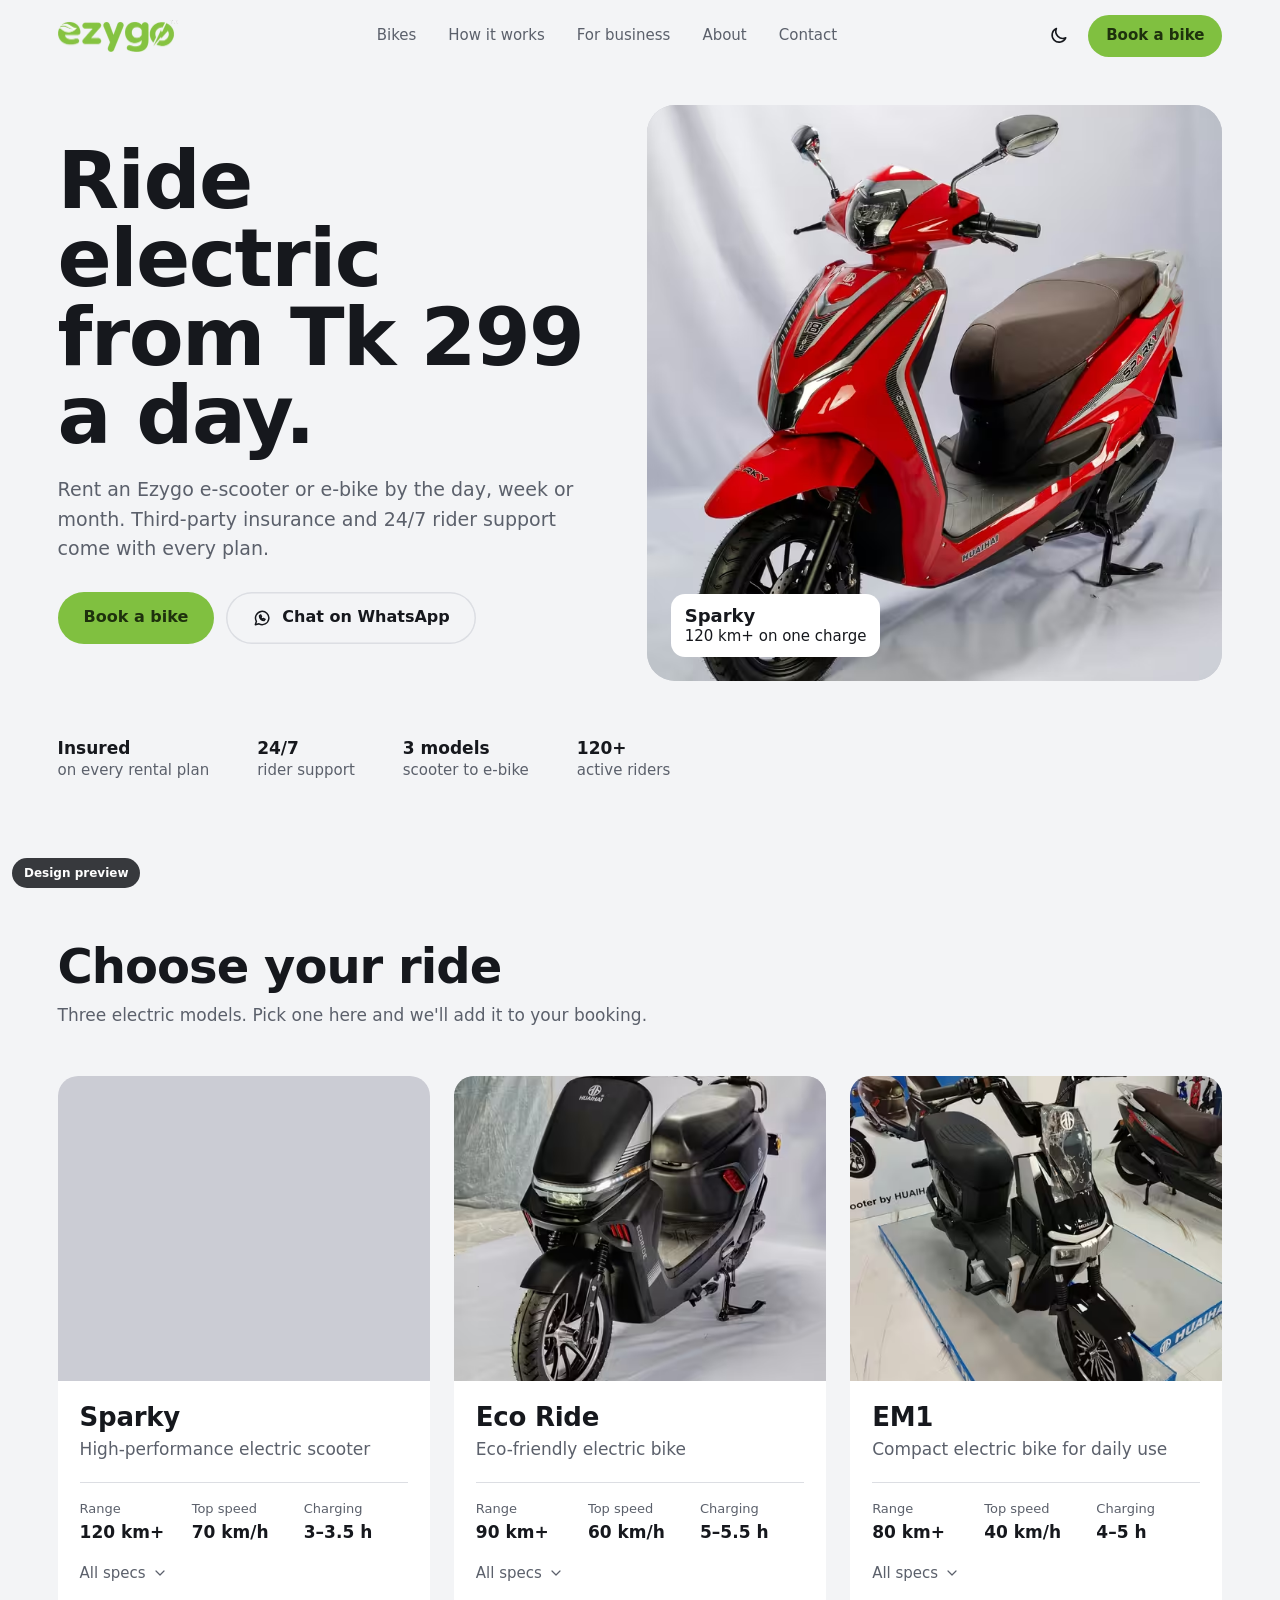
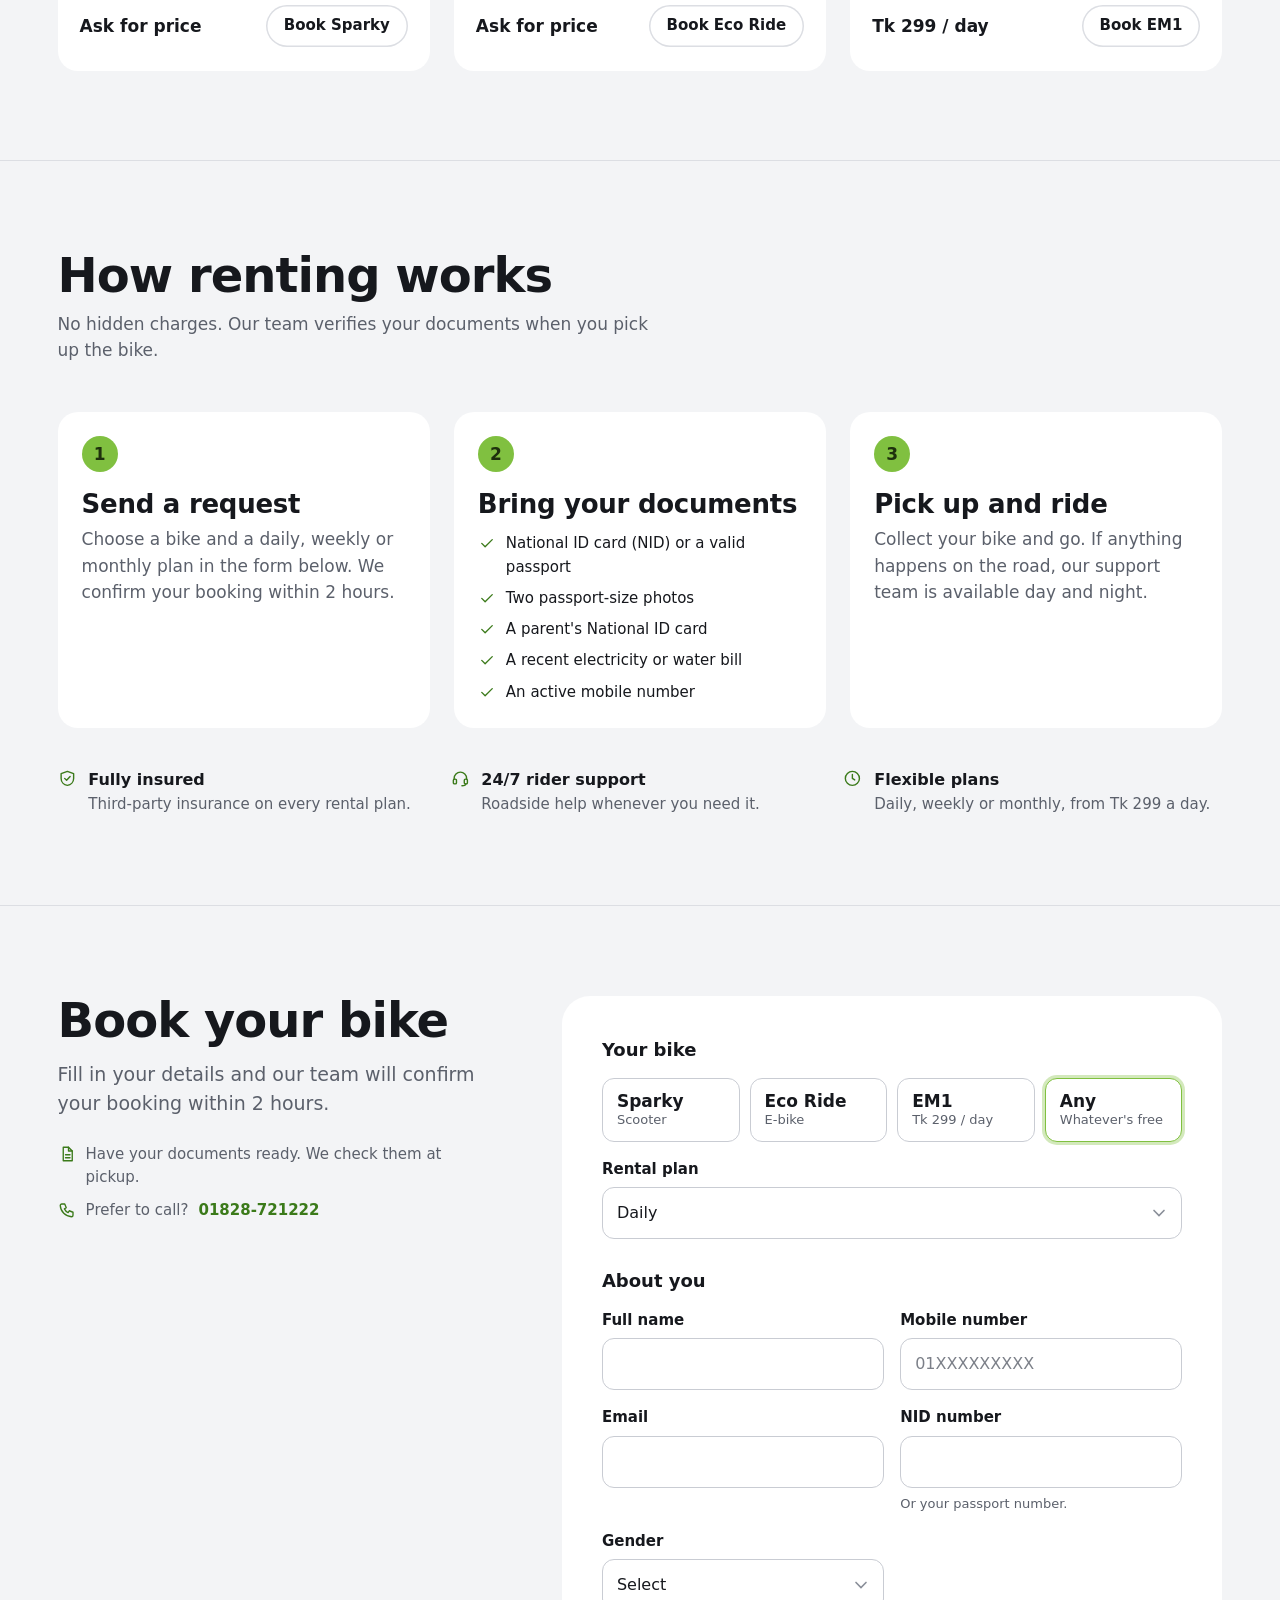
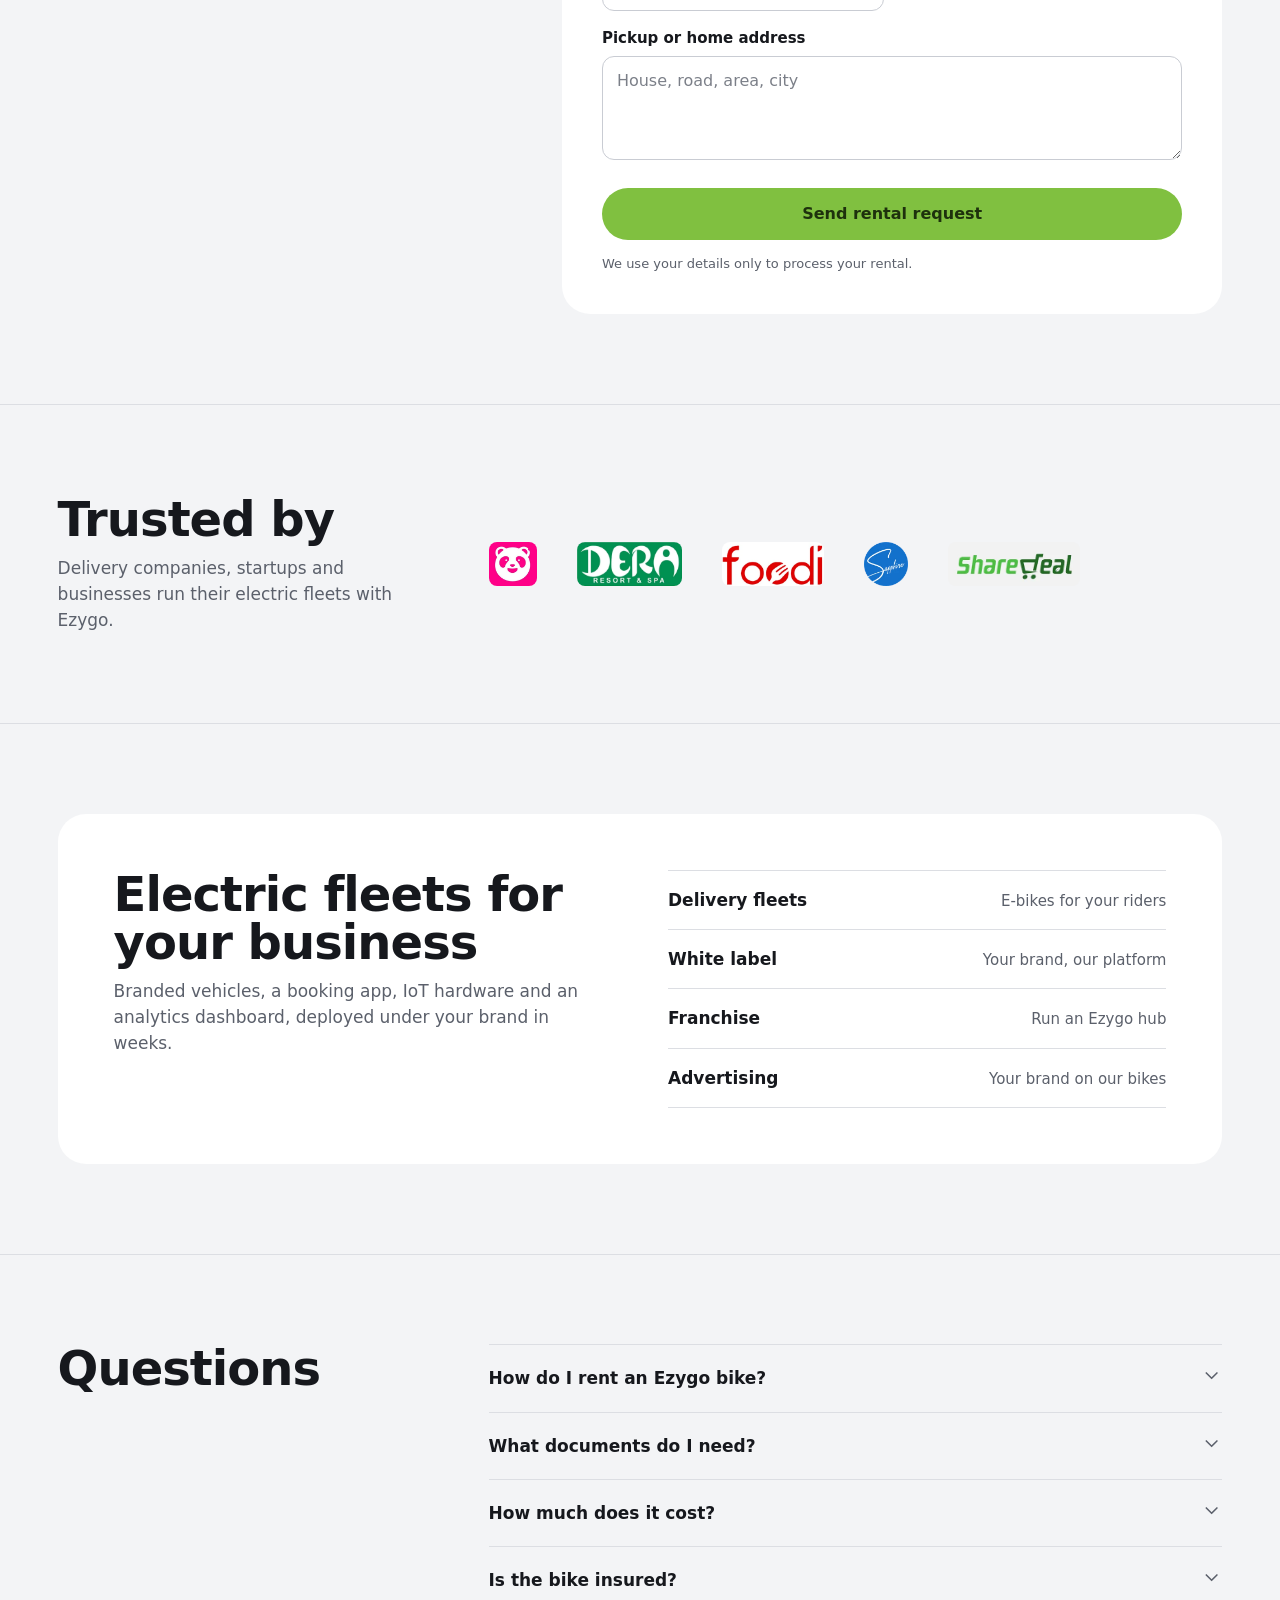
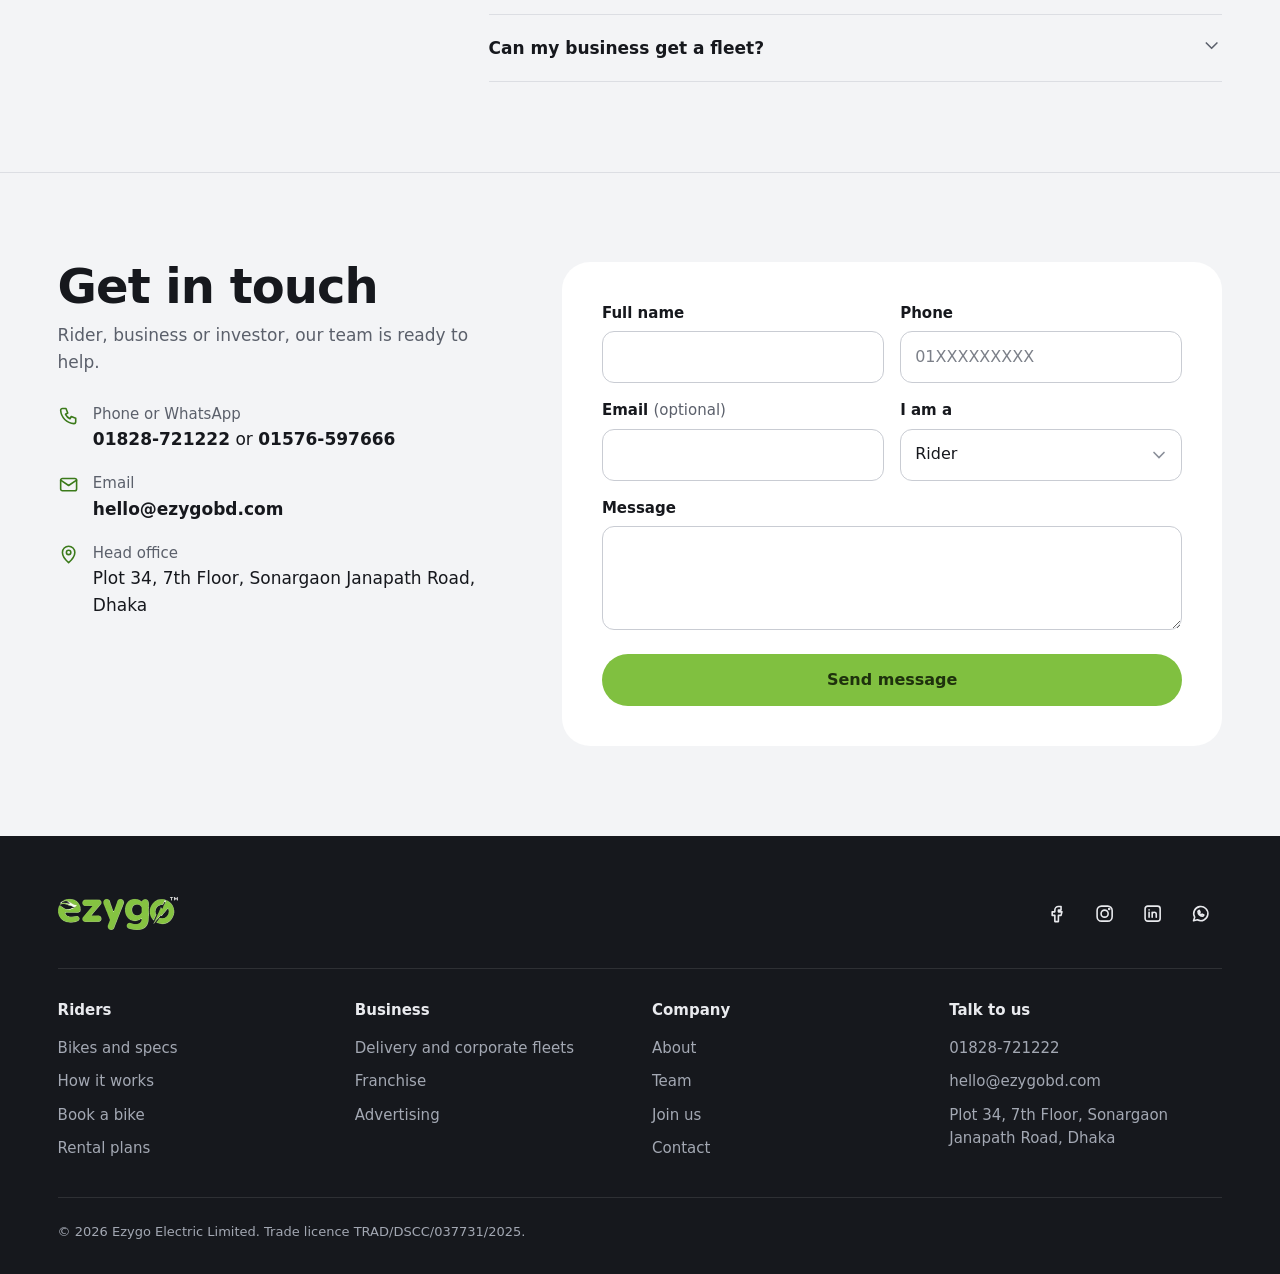
==== commit c75fb8c3: "Redesign all inner pages in the Studio design system Bikes, services, franchise, advertising, about," ====
--- a/preview/index.html
+++ b/preview/index.html
@@ -1,6 +1,9 @@
-<!DOCTYPE html>
-<html lang="en">
-<head>
+<!DOCTYPE html>+
+<html lang="en">+
+<head>+
   <meta charset="UTF-8">
   <meta name="viewport" content="width=device-width, initial-scale=1, viewport-fit=cover">
   <title>Ezygo — Rent an electric scooter from Tk 299 a day</title>
@@ -29,7 +32,7 @@
   <!-- Set the theme before paint: saved choice, else the device setting -->
   <script>try{var t=localStorage.getItem('ezygo-theme');if(t==='dark'||t==='light')document.documentElement.setAttribute('data-theme',t)}catch(e){}</script>
   <link rel="preload" href="assets/fonts/archivo-var.woff2" as="font" type="font/woff2" crossorigin>
-  <link rel="stylesheet" href="assets/css/v2.css?v=1">
+  <link rel="stylesheet" href="assets/css/v2.css?v=2">
   <link rel="preload" as="image" type="image/avif" imagesrcset="assets/img/sparky-480.avif 480w, assets/img/sparky-800.avif 800w, assets/img/sparky-1200.avif 1200w" imagesizes="(min-width: 900px) 52vw, 100vw">
   <script type="application/ld+json">
   {
@@ -62,8 +65,10 @@
   <style>.preview-badge{position:fixed;left:12px;bottom:12px;z-index:9999;background:#16181D;color:#fff;font:600 12px/1 system-ui,sans-serif;padding:9px 12px;border-radius:999px;opacity:.85}
   .preview-toast{position:fixed;left:50%;bottom:24px;transform:translateX(-50%);z-index:9999;max-width:min(92vw,420px);background:#16181D;color:#fff;font:15px/1.45 system-ui,sans-serif;padding:14px 18px;border-radius:14px;box-shadow:0 8px 30px rgba(0,0,0,.25)}</style>
   <script>document.addEventListener('submit',function(e){e.preventDefault();e.stopImmediatePropagation();var t=document.createElement('div');t.className='preview-toast';t.setAttribute('role','status');t.textContent='This is a design preview, so forms are switched off. Nothing was sent.';document.body.appendChild(t);setTimeout(function(){t.remove()},4500)},true);</script>
-</head>
-<body><div class="preview-badge" aria-hidden="true">Design preview</div>
+</head>+
+<body><div class="preview-badge" aria-hidden="true">Design preview</div>+
   <a class="skip" href="#main">Skip to content</a>
   <header class="site-header">
     <div class="wrap bar">
@@ -71,11 +76,11 @@
         <picture><source type="image/webp" srcset="assets/img/logo-240.webp 1x, assets/img/logo-480.webp 2x"><img src="assets/img/logo-240.png" width="120" height="32" alt="Ezygo"></picture>
       </a>
       <nav class="nav" aria-label="Main">
-        <a href="index.html#bikes">Bikes</a>
+        <a href="evs.html">Bikes</a>
         <a href="index.html#how">How it works</a>
         <a href="services.html">For business</a>
         <a href="about.html">About</a>
-        <a href="index.html#contact">Contact</a>
+        <a href="contact.html">Contact</a>
       </nav>
       <div class="bar-actions">
         <button class="icon-btn theme-btn" type="button" aria-label="Switch to dark mode" data-theme-toggle>
@@ -95,10 +100,10 @@
       </div>
       <nav aria-label="All pages">
         <p class="menu-group">Rent</p>
-        <a href="index.html#bikes">Bikes</a>
+        <a href="evs.html">Bikes and specs</a>
+        <a href="services.html#riders">Rental plans</a>
         <a href="index.html#how">How it works</a>
         <a href="index.html#book">Book a bike</a>
-        <a href="evs.html">Our fleet</a>
         <p class="menu-group">Business</p>
         <a href="services.html">Services</a>
         <a href="franchise.html">Franchise</a>
@@ -111,303 +116,601 @@
       </nav>
     </div>
   </div>
-
-<main id="main">
-
-  <!-- Hero: the bike on its own showroom grey -->
-  <section class="hero">
-    <div class="wrap">
-      <div class="hero-grid">
-        <div>
-          <h1>Ride electric from Tk 299 a day.</h1>
-          <p class="lede">Rent an Ezygo e-scooter or e-bike by the day, week or month. Third-party insurance and 24/7 rider support come with every plan.</p>
-          <div class="ctas">
-            <a class="btn btn-primary" href="#book">Book a bike</a>
-            <a class="btn btn-ghost" href="https://wa.me/8801828721222" target="_blank" rel="noopener"><svg class="ic" viewBox="0 0 24 24" width="24" height="24" fill="none" stroke="currentColor" stroke-width="1.8" stroke-linecap="round" stroke-linejoin="round" aria-hidden="true" focusable="false"><path d="M4 20l1.3-4A8 8 0 1 1 8.4 19z"/><path d="M9 9.5c0 3 2.5 5.5 5.5 5.5l1.2-1.4-2-1-1 .9c-1-.5-1.7-1.2-2.2-2.2l.9-1-1-2z"/></svg>Chat on WhatsApp</a>
-          </div>
-        </div>
-        <div class="stage">
-          <picture><source type="image/avif" srcset="assets/img/sparky-480.avif 480w, assets/img/sparky-800.avif 800w, assets/img/sparky-1200.avif 1200w" sizes="(min-width: 900px) 52vw, 100vw"><source type="image/webp" srcset="assets/img/sparky-480.webp 480w, assets/img/sparky-800.webp 800w, assets/img/sparky-1200.webp 1200w" sizes="(min-width: 900px) 52vw, 100vw"><img src="assets/img/sparky-800.webp" width="800" height="1102" alt="Red Sparky electric scooter in the studio" fetchpriority="high"></picture>          <p class="stage-tag"><b>Sparky</b>120 km+ on one charge</p>
-        </div>
-      </div>
-      <div class="facts">
-        <div><b>Insured</b>on every rental plan</div>
-        <div><b>24/7</b>rider support</div>
-        <div><b>3 models</b>scooter to e-bike</div>
-        <div><b>120+</b>active riders</div>
-      </div>
-    </div>
-  </section>
-
-  <!-- Bikes -->
-  <section class="section" id="bikes" aria-labelledby="bikes-h">
-    <div class="wrap">
-      <div class="head">
-        <h2 id="bikes-h">Choose your ride</h2>
-        <p class="sub">Three electric models. Pick one here and we'll add it to your booking.</p>
-      </div>
-      <div class="bikes">
-        <article class="bike">
-          <div class="bike-photo"><picture><source type="image/avif" srcset="assets/img/sparky-480.avif 480w, assets/img/sparky-800.avif 800w, assets/img/sparky-1200.avif 1200w" sizes="(min-width: 1100px) 31vw, (min-width: 760px) 48vw, 100vw"><source type="image/webp" srcset="assets/img/sparky-480.webp 480w, assets/img/sparky-800.webp 800w, assets/img/sparky-1200.webp 1200w" sizes="(min-width: 1100px) 31vw, (min-width: 760px) 48vw, 100vw"><img src="assets/img/sparky-800.webp" width="800" height="1102" alt="Sparky electric scooter" loading="lazy" decoding="async"></picture></div>
-          <div class="bike-body">
-            <h3>Sparky</h3>
-            <p class="bike-line">High-performance electric scooter</p>
-            <dl class="specs">
-              <div><dt>Range</dt><dd>120 km+</dd></div>
-              <div><dt>Top speed</dt><dd>70 km/h</dd></div>
-              <div><dt>Charging</dt><dd>3–3.5 h</dd></div>
-            </dl>
-            <details>
-              <summary>All specs <svg class="ic" viewBox="0 0 24 24" width="24" height="24" fill="none" stroke="currentColor" stroke-width="1.8" stroke-linecap="round" stroke-linejoin="round" aria-hidden="true" focusable="false"><path d="M6 9l6 6 6-6"/></svg></summary>
-              <dl>
-                <dt>Payload</dt><dd>300 kg</dd>
-                <dt>Battery</dt><dd>Lithium / graphene</dd>
-              </dl>
-            </details>
-            <div class="bike-foot">
-              <span class="price">Ask for price</span>
-              <a class="btn btn-ghost btn-sm" href="#book" data-pick="sparky">Book Sparky</a>
-            </div>
-          </div>
-        </article>
-        <article class="bike">
-          <div class="bike-photo"><picture><source type="image/avif" srcset="assets/img/eco-ride-480.avif 480w, assets/img/eco-ride-800.avif 800w, assets/img/eco-ride-1200.avif 1200w" sizes="(min-width: 1100px) 31vw, (min-width: 760px) 48vw, 100vw"><source type="image/webp" srcset="assets/img/eco-ride-480.webp 480w, assets/img/eco-ride-800.webp 800w, assets/img/eco-ride-1200.webp 1200w" sizes="(min-width: 1100px) 31vw, (min-width: 760px) 48vw, 100vw"><img src="assets/img/eco-ride-800.webp" width="800" height="1096" alt="Eco Ride electric bike" loading="lazy" decoding="async"></picture></div>
-          <div class="bike-body">
-            <h3>Eco Ride</h3>
-            <p class="bike-line">Eco-friendly electric bike</p>
-            <dl class="specs">
-              <div><dt>Range</dt><dd>90 km+</dd></div>
-              <div><dt>Top speed</dt><dd>60 km/h</dd></div>
-              <div><dt>Charging</dt><dd>5–5.5 h</dd></div>
-            </dl>
-            <details>
-              <summary>All specs <svg class="ic" viewBox="0 0 24 24" width="24" height="24" fill="none" stroke="currentColor" stroke-width="1.8" stroke-linecap="round" stroke-linejoin="round" aria-hidden="true" focusable="false"><path d="M6 9l6 6 6-6"/></svg></summary>
-              <dl>
-                <dt>Payload</dt><dd>300 kg</dd>
-                <dt>Battery</dt><dd>Graphene</dd>
-              </dl>
-            </details>
-            <div class="bike-foot">
-              <span class="price">Ask for price</span>
-              <a class="btn btn-ghost btn-sm" href="#book" data-pick="eco-ride">Book Eco Ride</a>
-            </div>
-          </div>
-        </article>
-        <article class="bike">
-          <div class="bike-photo"><picture><source type="image/avif" srcset="assets/img/em1-480.avif 480w, assets/img/em1-800.avif 800w, assets/img/em1-1200.avif 1200w" sizes="(min-width: 1100px) 31vw, (min-width: 760px) 48vw, 100vw"><source type="image/webp" srcset="assets/img/em1-480.webp 480w, assets/img/em1-800.webp 800w, assets/img/em1-1200.webp 1200w" sizes="(min-width: 1100px) 31vw, (min-width: 760px) 48vw, 100vw"><img src="assets/img/em1-800.webp" width="800" height="1067" alt="EM1 electric bike" loading="lazy" decoding="async"></picture></div>
-          <div class="bike-body">
-            <h3>EM1</h3>
-            <p class="bike-line">Compact electric bike for daily use</p>
-            <dl class="specs">
-              <div><dt>Range</dt><dd>80 km+</dd></div>
-              <div><dt>Top speed</dt><dd>40 km/h</dd></div>
-              <div><dt>Charging</dt><dd>4–5 h</dd></div>
-            </dl>
-            <details>
-              <summary>All specs <svg class="ic" viewBox="0 0 24 24" width="24" height="24" fill="none" stroke="currentColor" stroke-width="1.8" stroke-linecap="round" stroke-linejoin="round" aria-hidden="true" focusable="false"><path d="M6 9l6 6 6-6"/></svg></summary>
-              <dl>
-                <dt>Payload</dt><dd>150 kg</dd>
-                <dt>Battery</dt><dd>Graphene</dd>
-                <dt>Motor</dt><dd>1000 W</dd>
-              </dl>
-            </details>
-            <div class="bike-foot">
-              <span class="price">Tk 299 / day</span>
-              <a class="btn btn-ghost btn-sm" href="#book" data-pick="em1">Book EM1</a>
-            </div>
-          </div>
-        </article>
-      </div>
-    </div>
-  </section>
-
-  <!-- How it works -->
-  <section class="section" id="how" aria-labelledby="how-h">
-    <div class="wrap">
-      <div class="head">
-        <h2 id="how-h">How renting works</h2>
-        <p class="sub">No hidden charges. Our team verifies your documents when you pick up the bike.</p>
-      </div>
-      <ol class="steps">
-        <li class="step">
-          <span class="step-n" aria-hidden="true">1</span>
-          <h3>Send a request</h3>
-          <p>Choose a bike and a daily, weekly or monthly plan in the form below. We confirm your booking within 2 hours.</p>
-        </li>
-        <li class="step">
-          <span class="step-n" aria-hidden="true">2</span>
-          <h3>Bring your documents</h3>
-          <ul class="doclist">
-            <li><svg class="ic" viewBox="0 0 24 24" width="24" height="24" fill="none" stroke="currentColor" stroke-width="1.8" stroke-linecap="round" stroke-linejoin="round" aria-hidden="true" focusable="false"><path d="M5 12.5l4.5 4.5L19 7.5"/></svg>National ID card (NID) or a valid passport</li>
-            <li><svg class="ic" viewBox="0 0 24 24" width="24" height="24" fill="none" stroke="currentColor" stroke-width="1.8" stroke-linecap="round" stroke-linejoin="round" aria-hidden="true" focusable="false"><path d="M5 12.5l4.5 4.5L19 7.5"/></svg>Two passport-size photos</li>
-            <li><svg class="ic" viewBox="0 0 24 24" width="24" height="24" fill="none" stroke="currentColor" stroke-width="1.8" stroke-linecap="round" stroke-linejoin="round" aria-hidden="true" focusable="false"><path d="M5 12.5l4.5 4.5L19 7.5"/></svg>A parent's National ID card</li>
-            <li><svg class="ic" viewBox="0 0 24 24" width="24" height="24" fill="none" stroke="currentColor" stroke-width="1.8" stroke-linecap="round" stroke-linejoin="round" aria-hidden="true" focusable="false"><path d="M5 12.5l4.5 4.5L19 7.5"/></svg>A recent electricity or water bill</li>
-            <li><svg class="ic" viewBox="0 0 24 24" width="24" height="24" fill="none" stroke="currentColor" stroke-width="1.8" stroke-linecap="round" stroke-linejoin="round" aria-hidden="true" focusable="false"><path d="M5 12.5l4.5 4.5L19 7.5"/></svg>An active mobile number</li>
-          </ul>
-        </li>
-        <li class="step">
-          <span class="step-n" aria-hidden="true">3</span>
-          <h3>Pick up and ride</h3>
-          <p>Collect your bike and go. If anything happens on the road, our support team is available day and night.</p>
-        </li>
-      </ol>
-      <ul class="included">
-        <li><svg class="ic" viewBox="0 0 24 24" width="24" height="24" fill="none" stroke="currentColor" stroke-width="1.8" stroke-linecap="round" stroke-linejoin="round" aria-hidden="true" focusable="false"><path d="M12 3l8 3v6c0 4.5-3.4 8.3-8 9-4.6-.7-8-4.5-8-9V6l8-3z"/><path d="M8.5 12l2.5 2.5 4.5-5"/></svg><div><b>Fully insured</b>Third-party insurance on every rental plan.</div></li>
-        <li><svg class="ic" viewBox="0 0 24 24" width="24" height="24" fill="none" stroke="currentColor" stroke-width="1.8" stroke-linecap="round" stroke-linejoin="round" aria-hidden="true" focusable="false"><path d="M4 13v-1a8 8 0 0 1 16 0v1"/><rect x="3" y="13" width="4" height="6" rx="1.5"/><rect x="17" y="13" width="4" height="6" rx="1.5"/><path d="M19 19c0 1.5-2 2.5-5 2.5"/></svg><div><b>24/7 rider support</b>Roadside help whenever you need it.</div></li>
-        <li><svg class="ic" viewBox="0 0 24 24" width="24" height="24" fill="none" stroke="currentColor" stroke-width="1.8" stroke-linecap="round" stroke-linejoin="round" aria-hidden="true" focusable="false"><circle cx="12" cy="12" r="9"/><path d="M12 7v5l3 2"/></svg><div><b>Flexible plans</b>Daily, weekly or monthly, from Tk 299 a day.</div></li>
-      </ul>
-    </div>
-  </section>
-
-  <!-- Booking form -->
-  <section class="section" id="book" aria-labelledby="book-h">
-    <div class="wrap book-grid">
-      <div class="book-intro">
-        <h2 id="book-h">Book your bike</h2>
-        <p class="lede">Fill in your details and our team will confirm your booking within 2 hours.</p>
-        <ul class="book-note">
-          <li><svg class="ic" viewBox="0 0 24 24" width="24" height="24" fill="none" stroke="currentColor" stroke-width="1.8" stroke-linecap="round" stroke-linejoin="round" aria-hidden="true" focusable="false"><path d="M7 3h7l5 5v13H7z"/><path d="M14 3v5h5M10 13h6M10 17h6"/></svg>Have your documents ready. We check them at pickup.</li>
-          <li><svg class="ic" viewBox="0 0 24 24" width="24" height="24" fill="none" stroke="currentColor" stroke-width="1.8" stroke-linecap="round" stroke-linejoin="round" aria-hidden="true" focusable="false"><path d="M5 4h4l2 5-2.5 1.5a11 11 0 0 0 5 5L15 13l5 2v4a2 2 0 0 1-2 2A16 16 0 0 1 3 6a2 2 0 0 1 2-2z"/></svg>Prefer to call? <a class="link" href="tel:+8801828721222">01828-721222</a></li>
-        </ul>
-      </div>
-
-      <form class="form" action="form-handler.html" method="post" data-form="rent_ev" novalidate>
-        <input type="hidden" name="form_type" value="rent_ev">
-        <div class="notice ok" role="status" hidden data-notice="success"><svg class="ic" viewBox="0 0 24 24" width="24" height="24" fill="none" stroke="currentColor" stroke-width="1.8" stroke-linecap="round" stroke-linejoin="round" aria-hidden="true" focusable="false"><path d="M5 12.5l4.5 4.5L19 7.5"/></svg><span>Thank you. Your rental request is in, and our team will contact you within 2 hours.</span></div>
-        <div class="notice err" role="alert" hidden data-notice="error"><span>Your request didn't go through. Please check the form, or call us on 01828-721222.</span></div>
-
-        <fieldset>
-          <legend>Your bike</legend>
-          <div class="picker">
-            <label class="pick"><input type="radio" name="vehicle_type" value="Sparky"><span>Sparky<small>Scooter</small></span></label>
-            <label class="pick"><input type="radio" name="vehicle_type" value="Eco Ride"><span>Eco Ride<small>E-bike</small></span></label>
-            <label class="pick"><input type="radio" name="vehicle_type" value="EM1"><span>EM1<small>Tk 299 / day</small></span></label>
-            <label class="pick"><input type="radio" name="vehicle_type" value="Any available" checked><span>Any<small>Whatever's free</small></span></label>
-          </div>
-          <div class="fields" style="margin-top:16px">
-            <div class="field">
-              <label for="r-plan">Rental plan</label>
-              <select id="r-plan" name="rental_plan">
-                <option value="Daily">Daily</option>
-                <option value="Weekly">Weekly</option>
-                <option value="Monthly">Monthly</option>
-              </select>
-            </div>
-          </div>
-        </fieldset>
-
-        <fieldset>
-          <legend>About you</legend>
-          <div class="fields fields-2">
-            <div class="field"><label for="r-name">Full name</label><input id="r-name" name="name" autocomplete="name" required></div>
-            <div class="field"><label for="r-phone">Mobile number</label><input id="r-phone" name="phone" type="tel" inputmode="tel" autocomplete="tel" placeholder="01XXXXXXXXX" required pattern="(\+?88)?01[3-9][0-9]{8}"></div>
-            <div class="field"><label for="r-email">Email</label><input id="r-email" name="email" type="email" autocomplete="email" required></div>
-            <div class="field"><label for="r-nid">NID number</label><input id="r-nid" name="nid" inputmode="numeric" required><p class="hint">Or your passport number.</p></div>
-            <div class="field">
-              <label for="r-gender">Gender</label>
-              <select id="r-gender" name="gender" required>
-                <option value="">Select</option><option>Male</option><option>Female</option><option>Other</option>
-              </select>
-            </div>
-          </div>
-          <div class="fields" style="margin-top:16px">
-            <div class="field"><label for="r-address">Pickup or home address</label><textarea id="r-address" name="address" autocomplete="street-address" placeholder="House, road, area, city" required></textarea></div>
-          </div>
-        </fieldset>
-
-        <div class="form-foot">
-          <button class="btn btn-primary btn-block" type="submit">Send rental request</button>
-          <p>We use your details only to process your rental.</p>
-        </div>
-      </form>
-    </div>
-  </section>
-
-  <!-- Clients -->
-  <section class="section" aria-labelledby="clients-h">
-    <div class="wrap clients-head">
-      <div>
-        <h2 id="clients-h">Trusted by</h2>
-        <p class="sub">Delivery companies, startups and businesses run their electric fleets with Ezygo.</p>
-      </div>
-      <ul class="clients">
-        <li><img src="assets/img/client-foodpanda.webp" width="48" height="44" alt="foodpanda" loading="lazy"></li>
-        <li><img src="assets/img/client-deraresort.webp" width="105" height="44" alt="Dera Resort &amp; Spa" loading="lazy"></li>
-        <li><img src="assets/img/client-foodi.webp" width="102" height="44" alt="Foodi" loading="lazy"></li>
-        <li><img src="assets/img/client-sapphire.webp" width="44" height="44" alt="White Orchid Sapphire" loading="lazy"></li>
-        <li><img src="assets/img/client-sharedeal.webp" width="131" height="44" alt="ShareDeal" loading="lazy"></li>
-      </ul>
-    </div>
-  </section>
-
-  <!-- Business -->
-  <section class="section" aria-labelledby="biz-h">
-    <div class="wrap">
-      <div class="biz">
-        <div>
-          <h2 id="biz-h">Electric fleets for your business</h2>
-          <p class="sub">Branded vehicles, a booking app, IoT hardware and an analytics dashboard, deployed under your brand in weeks.</p>
-        </div>
-        <nav class="biz-links" aria-label="Business services">
-          <a href="services.html#delivery"><b>Delivery fleets</b><span>E-bikes for your riders</span></a>
-          <a href="services.html#corporate"><b>White label</b><span>Your brand, our platform</span></a>
-          <a href="franchise.html"><b>Franchise</b><span>Run an Ezygo hub</span></a>
-          <a href="advertising.html"><b>Advertising</b><span>Your brand on our bikes</span></a>
-        </nav>
-      </div>
-    </div>
-  </section>
-
-  <!-- FAQ: answers use only what the site already states -->
-  <section class="section" id="faq" aria-labelledby="faq-h">
-    <div class="wrap faq-grid">
-      <h2 id="faq-h">Questions</h2>
-      <div class="faq">
-        <details><summary>How do I rent an Ezygo bike? <svg class="ic" viewBox="0 0 24 24" width="24" height="24" fill="none" stroke="currentColor" stroke-width="1.8" stroke-linecap="round" stroke-linejoin="round" aria-hidden="true" focusable="false"><path d="M6 9l6 6 6-6"/></svg></summary><p>Send the booking form above with the bike and plan you want. Our team confirms within 2 hours, then you bring your documents and pick up the bike.</p></details>
-        <details><summary>What documents do I need? <svg class="ic" viewBox="0 0 24 24" width="24" height="24" fill="none" stroke="currentColor" stroke-width="1.8" stroke-linecap="round" stroke-linejoin="round" aria-hidden="true" focusable="false"><path d="M6 9l6 6 6-6"/></svg></summary><p>Your NID or a valid passport, two passport-size photos, a parent's NID, a recent electricity or water bill, and an active mobile number.</p></details>
-        <details><summary>How much does it cost? <svg class="ic" viewBox="0 0 24 24" width="24" height="24" fill="none" stroke="currentColor" stroke-width="1.8" stroke-linecap="round" stroke-linejoin="round" aria-hidden="true" focusable="false"><path d="M6 9l6 6 6-6"/></svg></summary><p>The EM1 costs Tk 299 a day. Weekly and monthly plans are available, and for Sparky and Eco Ride prices, call or message us.</p></details>
-        <details><summary>Is the bike insured? <svg class="ic" viewBox="0 0 24 24" width="24" height="24" fill="none" stroke="currentColor" stroke-width="1.8" stroke-linecap="round" stroke-linejoin="round" aria-hidden="true" focusable="false"><path d="M6 9l6 6 6-6"/></svg></summary><p>Yes. Third-party insurance is included on every rental plan, and our support team is available 24/7 for roadside help.</p></details>
-        <details><summary>Can my business get a fleet? <svg class="ic" viewBox="0 0 24 24" width="24" height="24" fill="none" stroke="currentColor" stroke-width="1.8" stroke-linecap="round" stroke-linejoin="round" aria-hidden="true" focusable="false"><path d="M6 9l6 6 6-6"/></svg></summary><p>Yes. We offer delivery fleets and full white-label packages with your branding. See <a class="link" href="services.html">our business services</a> or get in touch below.</p></details>
-      </div>
-    </div>
-  </section>
-
-  <!-- Contact -->
-  <section class="section" id="contact" aria-labelledby="contact-h">
-    <div class="wrap contact-grid">
-      <div>
-        <h2 id="contact-h">Get in touch</h2>
-        <p class="sub">Rider, business or investor, our team is ready to help.</p>
-        <ul class="contact-list">
-          <li><svg class="ic" viewBox="0 0 24 24" width="24" height="24" fill="none" stroke="currentColor" stroke-width="1.8" stroke-linecap="round" stroke-linejoin="round" aria-hidden="true" focusable="false"><path d="M5 4h4l2 5-2.5 1.5a11 11 0 0 0 5 5L15 13l5 2v4a2 2 0 0 1-2 2A16 16 0 0 1 3 6a2 2 0 0 1 2-2z"/></svg><div><span>Phone or WhatsApp</span><a href="tel:+8801828721222">01828-721222</a> or <a href="tel:+8801576597666">01576-597666</a></div></li>
-          <li><svg class="ic" viewBox="0 0 24 24" width="24" height="24" fill="none" stroke="currentColor" stroke-width="1.8" stroke-linecap="round" stroke-linejoin="round" aria-hidden="true" focusable="false"><rect x="3" y="5" width="18" height="14" rx="2"/><path d="M3 7l9 6 9-6"/></svg><div><span>Email</span><a href="mailto:hello@ezygobd.com">hello@ezygobd.com</a></div></li>
-          <li><svg class="ic" viewBox="0 0 24 24" width="24" height="24" fill="none" stroke="currentColor" stroke-width="1.8" stroke-linecap="round" stroke-linejoin="round" aria-hidden="true" focusable="false"><path d="M12 21s-7-6.2-7-11.5a7 7 0 0 1 14 0C19 14.8 12 21 12 21z"/><circle cx="12" cy="9.5" r="2.5"/></svg><div><span>Head office</span>Plot 34, 7th Floor, Sonargaon Janapath Road, Dhaka</div></li>
-        </ul>
-      </div>
-      <form class="form" action="form-handler.html" method="post" data-form="contact" novalidate>
-        <input type="hidden" name="form_type" value="contact">
-        <div class="notice ok" role="status" hidden data-notice="success"><svg class="ic" viewBox="0 0 24 24" width="24" height="24" fill="none" stroke="currentColor" stroke-width="1.8" stroke-linecap="round" stroke-linejoin="round" aria-hidden="true" focusable="false"><path d="M5 12.5l4.5 4.5L19 7.5"/></svg><span>Thanks, your message is sent. We'll reply soon.</span></div>
-        <div class="notice err" role="alert" hidden data-notice="error"><span>Your message didn't go through. Please try again, or call 01828-721222.</span></div>
-        <div class="fields fields-2">
-          <div class="field"><label for="c-name">Full name</label><input id="c-name" name="name" autocomplete="name" required></div>
-          <div class="field"><label for="c-phone">Phone</label><input id="c-phone" name="phone" type="tel" inputmode="tel" autocomplete="tel" placeholder="01XXXXXXXXX" required></div>
-          <div class="field"><label for="c-email">Email <span class="opt">(optional)</span></label><input id="c-email" name="email" type="email" autocomplete="email"></div>
-          <div class="field">
-            <label for="c-type">I am a</label>
-            <select id="c-type" name="inquiry_type">
-              <option>Rider</option><option>Delivery business</option><option>Franchise investor</option><option>Enterprise / white label</option><option>Media / press</option>
-            </select>
-          </div>
-        </div>
-        <div class="fields" style="margin:16px 0 24px">
-          <div class="field"><label for="c-msg">Message</label><textarea id="c-msg" name="message" required></textarea></div>
-        </div>
-        <button class="btn btn-primary btn-block" type="submit">Send message</button>
-      </form>
-    </div>
-  </section>
-
-</main>
++
+<main id="main">+
++
+  <!-- Hero: the bike on its own showroom grey -->+
+  <section class="hero">+
+    <div class="wrap">+
+      <div class="hero-grid">+
+        <div>+
+          <h1>Ride electric from Tk 299 a day.</h1>+
+          <p class="lede">Rent an Ezygo e-scooter or e-bike by the day, week or month. Third-party insurance and 24/7 rider support come with every plan.</p>+
+          <div class="ctas">+
+            <a class="btn btn-primary" href="#book">Book a bike</a>+
+            <a class="btn btn-ghost" href="https://wa.me/8801828721222" target="_blank" rel="noopener"><svg class="ic" viewBox="0 0 24 24" width="24" height="24" fill="none" stroke="currentColor" stroke-width="1.8" stroke-linecap="round" stroke-linejoin="round" aria-hidden="true" focusable="false"><path d="M4 20l1.3-4A8 8 0 1 1 8.4 19z"/><path d="M9 9.5c0 3 2.5 5.5 5.5 5.5l1.2-1.4-2-1-1 .9c-1-.5-1.7-1.2-2.2-2.2l.9-1-1-2z"/></svg>Chat on WhatsApp</a>+
+          </div>+
+        </div>+
+        <div class="stage">+
+          <picture><source type="image/avif" srcset="assets/img/sparky-480.avif 480w, assets/img/sparky-800.avif 800w, assets/img/sparky-1200.avif 1200w" sizes="(min-width: 900px) 52vw, 100vw"><source type="image/webp" srcset="assets/img/sparky-480.webp 480w, assets/img/sparky-800.webp 800w, assets/img/sparky-1200.webp 1200w" sizes="(min-width: 900px) 52vw, 100vw"><img src="assets/img/sparky-800.webp" width="800" height="1102" alt="Red Sparky electric scooter in the studio" fetchpriority="high"></picture>          <p class="stage-tag"><b>Sparky</b>120 km+ on one charge</p>+
+        </div>+
+      </div>+
+      <div class="facts">+
+        <div><b>Insured</b>on every rental plan</div>+
+        <div><b>24/7</b>rider support</div>+
+        <div><b>3 models</b>scooter to e-bike</div>+
+        <div><b>120+</b>active riders</div>+
+      </div>+
+    </div>+
+  </section>+
++
+  <!-- Bikes -->+
+  <section class="section" id="bikes" aria-labelledby="bikes-h">+
+    <div class="wrap">+
+      <div class="head">+
+        <h2 id="bikes-h">Choose your ride</h2>+
+        <p class="sub">Three electric models. Pick one here and we'll add it to your booking.</p>+
+      </div>+
+      <div class="bikes">+
+        <article class="bike">+
+          <div class="bike-photo"><picture><source type="image/avif" srcset="assets/img/sparky-480.avif 480w, assets/img/sparky-800.avif 800w, assets/img/sparky-1200.avif 1200w" sizes="(min-width: 1100px) 31vw, (min-width: 760px) 48vw, 100vw"><source type="image/webp" srcset="assets/img/sparky-480.webp 480w, assets/img/sparky-800.webp 800w, assets/img/sparky-1200.webp 1200w" sizes="(min-width: 1100px) 31vw, (min-width: 760px) 48vw, 100vw"><img src="assets/img/sparky-800.webp" width="800" height="1102" alt="Sparky electric scooter" loading="lazy" decoding="async"></picture></div>+
+          <div class="bike-body">+
+            <h3>Sparky</h3>+
+            <p class="bike-line">High-performance electric scooter</p>+
+            <dl class="specs">+
+              <div><dt>Range</dt><dd>120 km+</dd></div>+
+              <div><dt>Top speed</dt><dd>70 km/h</dd></div>+
+              <div><dt>Charging</dt><dd>3–3.5 h</dd></div>+
+            </dl>+
+            <details>+
+              <summary>All specs <svg class="ic" viewBox="0 0 24 24" width="24" height="24" fill="none" stroke="currentColor" stroke-width="1.8" stroke-linecap="round" stroke-linejoin="round" aria-hidden="true" focusable="false"><path d="M6 9l6 6 6-6"/></svg></summary>+
+              <dl>+
+                <dt>Payload</dt><dd>300 kg</dd>+
+                <dt>Battery</dt><dd>Lithium / graphene</dd>+
+              </dl>+
+            </details>+
+            <div class="bike-foot">+
+              <span class="price">Ask for price</span>+
+              <a class="btn btn-ghost btn-sm" href="#book" data-pick="sparky">Book Sparky</a>+
+            </div>+
+          </div>+
+        </article>+
+        <article class="bike">+
+          <div class="bike-photo"><picture><source type="image/avif" srcset="assets/img/eco-ride-480.avif 480w, assets/img/eco-ride-800.avif 800w, assets/img/eco-ride-1200.avif 1200w" sizes="(min-width: 1100px) 31vw, (min-width: 760px) 48vw, 100vw"><source type="image/webp" srcset="assets/img/eco-ride-480.webp 480w, assets/img/eco-ride-800.webp 800w, assets/img/eco-ride-1200.webp 1200w" sizes="(min-width: 1100px) 31vw, (min-width: 760px) 48vw, 100vw"><img src="assets/img/eco-ride-800.webp" width="800" height="1096" alt="Eco Ride electric bike" loading="lazy" decoding="async"></picture></div>+
+          <div class="bike-body">+
+            <h3>Eco Ride</h3>+
+            <p class="bike-line">Eco-friendly electric bike</p>+
+            <dl class="specs">+
+              <div><dt>Range</dt><dd>90 km+</dd></div>+
+              <div><dt>Top speed</dt><dd>60 km/h</dd></div>+
+              <div><dt>Charging</dt><dd>5–5.5 h</dd></div>+
+            </dl>+
+            <details>+
+              <summary>All specs <svg class="ic" viewBox="0 0 24 24" width="24" height="24" fill="none" stroke="currentColor" stroke-width="1.8" stroke-linecap="round" stroke-linejoin="round" aria-hidden="true" focusable="false"><path d="M6 9l6 6 6-6"/></svg></summary>+
+              <dl>+
+                <dt>Payload</dt><dd>300 kg</dd>+
+                <dt>Battery</dt><dd>Graphene</dd>+
+              </dl>+
+            </details>+
+            <div class="bike-foot">+
+              <span class="price">Ask for price</span>+
+              <a class="btn btn-ghost btn-sm" href="#book" data-pick="eco-ride">Book Eco Ride</a>+
+            </div>+
+          </div>+
+        </article>+
+        <article class="bike">+
+          <div class="bike-photo"><picture><source type="image/avif" srcset="assets/img/em1-480.avif 480w, assets/img/em1-800.avif 800w, assets/img/em1-1200.avif 1200w" sizes="(min-width: 1100px) 31vw, (min-width: 760px) 48vw, 100vw"><source type="image/webp" srcset="assets/img/em1-480.webp 480w, assets/img/em1-800.webp 800w, assets/img/em1-1200.webp 1200w" sizes="(min-width: 1100px) 31vw, (min-width: 760px) 48vw, 100vw"><img src="assets/img/em1-800.webp" width="800" height="1067" alt="EM1 electric bike" loading="lazy" decoding="async"></picture></div>+
+          <div class="bike-body">+
+            <h3>EM1</h3>+
+            <p class="bike-line">Compact electric bike for daily use</p>+
+            <dl class="specs">+
+              <div><dt>Range</dt><dd>80 km+</dd></div>+
+              <div><dt>Top speed</dt><dd>40 km/h</dd></div>+
+              <div><dt>Charging</dt><dd>4–5 h</dd></div>+
+            </dl>+
+            <details>+
+              <summary>All specs <svg class="ic" viewBox="0 0 24 24" width="24" height="24" fill="none" stroke="currentColor" stroke-width="1.8" stroke-linecap="round" stroke-linejoin="round" aria-hidden="true" focusable="false"><path d="M6 9l6 6 6-6"/></svg></summary>+
+              <dl>+
+                <dt>Payload</dt><dd>150 kg</dd>+
+                <dt>Battery</dt><dd>Graphene</dd>+
+                <dt>Motor</dt><dd>1000 W</dd>+
+              </dl>+
+            </details>+
+            <div class="bike-foot">+
+              <span class="price">Tk 299 / day</span>+
+              <a class="btn btn-ghost btn-sm" href="#book" data-pick="em1">Book EM1</a>+
+            </div>+
+          </div>+
+        </article>+
+      </div>+
+    </div>+
+  </section>+
++
+  <!-- How it works -->+
+  <section class="section" id="how" aria-labelledby="how-h">+
+    <div class="wrap">+
+      <div class="head">+
+        <h2 id="how-h">How renting works</h2>+
+        <p class="sub">No hidden charges. Our team verifies your documents when you pick up the bike.</p>+
+      </div>+
+      <ol class="steps">+
+        <li class="step">+
+          <span class="step-n" aria-hidden="true">1</span>+
+          <h3>Send a request</h3>+
+          <p>Choose a bike and a daily, weekly or monthly plan in the form below. We confirm your booking within 2 hours.</p>+
+        </li>+
+        <li class="step">+
+          <span class="step-n" aria-hidden="true">2</span>+
+          <h3>Bring your documents</h3>+
+          <ul class="doclist">+
+            <li><svg class="ic" viewBox="0 0 24 24" width="24" height="24" fill="none" stroke="currentColor" stroke-width="1.8" stroke-linecap="round" stroke-linejoin="round" aria-hidden="true" focusable="false"><path d="M5 12.5l4.5 4.5L19 7.5"/></svg>National ID card (NID) or a valid passport</li>+
+            <li><svg class="ic" viewBox="0 0 24 24" width="24" height="24" fill="none" stroke="currentColor" stroke-width="1.8" stroke-linecap="round" stroke-linejoin="round" aria-hidden="true" focusable="false"><path d="M5 12.5l4.5 4.5L19 7.5"/></svg>Two passport-size photos</li>+
+            <li><svg class="ic" viewBox="0 0 24 24" width="24" height="24" fill="none" stroke="currentColor" stroke-width="1.8" stroke-linecap="round" stroke-linejoin="round" aria-hidden="true" focusable="false"><path d="M5 12.5l4.5 4.5L19 7.5"/></svg>A parent's National ID card</li>+
+            <li><svg class="ic" viewBox="0 0 24 24" width="24" height="24" fill="none" stroke="currentColor" stroke-width="1.8" stroke-linecap="round" stroke-linejoin="round" aria-hidden="true" focusable="false"><path d="M5 12.5l4.5 4.5L19 7.5"/></svg>A recent electricity or water bill</li>+
+            <li><svg class="ic" viewBox="0 0 24 24" width="24" height="24" fill="none" stroke="currentColor" stroke-width="1.8" stroke-linecap="round" stroke-linejoin="round" aria-hidden="true" focusable="false"><path d="M5 12.5l4.5 4.5L19 7.5"/></svg>An active mobile number</li>+
+          </ul>+
+        </li>+
+        <li class="step">+
+          <span class="step-n" aria-hidden="true">3</span>+
+          <h3>Pick up and ride</h3>+
+          <p>Collect your bike and go. If anything happens on the road, our support team is available day and night.</p>+
+        </li>+
+      </ol>+
+      <ul class="included">+
+        <li><svg class="ic" viewBox="0 0 24 24" width="24" height="24" fill="none" stroke="currentColor" stroke-width="1.8" stroke-linecap="round" stroke-linejoin="round" aria-hidden="true" focusable="false"><path d="M12 3l8 3v6c0 4.5-3.4 8.3-8 9-4.6-.7-8-4.5-8-9V6l8-3z"/><path d="M8.5 12l2.5 2.5 4.5-5"/></svg><div><b>Fully insured</b>Third-party insurance on every rental plan.</div></li>+
+        <li><svg class="ic" viewBox="0 0 24 24" width="24" height="24" fill="none" stroke="currentColor" stroke-width="1.8" stroke-linecap="round" stroke-linejoin="round" aria-hidden="true" focusable="false"><path d="M4 13v-1a8 8 0 0 1 16 0v1"/><rect x="3" y="13" width="4" height="6" rx="1.5"/><rect x="17" y="13" width="4" height="6" rx="1.5"/><path d="M19 19c0 1.5-2 2.5-5 2.5"/></svg><div><b>24/7 rider support</b>Roadside help whenever you need it.</div></li>+
+        <li><svg class="ic" viewBox="0 0 24 24" width="24" height="24" fill="none" stroke="currentColor" stroke-width="1.8" stroke-linecap="round" stroke-linejoin="round" aria-hidden="true" focusable="false"><circle cx="12" cy="12" r="9"/><path d="M12 7v5l3 2"/></svg><div><b>Flexible plans</b>Daily, weekly or monthly, from Tk 299 a day.</div></li>+
+      </ul>+
+    </div>+
+  </section>+
++
+  <!-- Booking form -->+
+  <section class="section" id="book" aria-labelledby="book-h">+
+    <div class="wrap book-grid">+
+      <div class="book-intro">+
+        <h2 id="book-h">Book your bike</h2>+
+        <p class="lede">Fill in your details and our team will confirm your booking within 2 hours.</p>+
+        <ul class="book-note">+
+          <li><svg class="ic" viewBox="0 0 24 24" width="24" height="24" fill="none" stroke="currentColor" stroke-width="1.8" stroke-linecap="round" stroke-linejoin="round" aria-hidden="true" focusable="false"><path d="M7 3h7l5 5v13H7z"/><path d="M14 3v5h5M10 13h6M10 17h6"/></svg>Have your documents ready. We check them at pickup.</li>+
+          <li><svg class="ic" viewBox="0 0 24 24" width="24" height="24" fill="none" stroke="currentColor" stroke-width="1.8" stroke-linecap="round" stroke-linejoin="round" aria-hidden="true" focusable="false"><path d="M5 4h4l2 5-2.5 1.5a11 11 0 0 0 5 5L15 13l5 2v4a2 2 0 0 1-2 2A16 16 0 0 1 3 6a2 2 0 0 1 2-2z"/></svg>Prefer to call? <a class="link" href="tel:+8801828721222">01828-721222</a></li>+
+        </ul>+
+      </div>+
++
+      <form class="form" action="form-handler.html" method="post" data-form="rent_ev" novalidate>+
+        <input type="hidden" name="form_type" value="rent_ev">+
+        <div class="notice ok" role="status" hidden data-notice="success"><svg class="ic" viewBox="0 0 24 24" width="24" height="24" fill="none" stroke="currentColor" stroke-width="1.8" stroke-linecap="round" stroke-linejoin="round" aria-hidden="true" focusable="false"><path d="M5 12.5l4.5 4.5L19 7.5"/></svg><span>Thank you. Your rental request is in, and our team will contact you within 2 hours.</span></div>+
+        <div class="notice err" role="alert" hidden data-notice="error"><span>Your request didn't go through. Please check the form, or call us on 01828-721222.</span></div>+
++
+        <fieldset>+
+          <legend>Your bike</legend>+
+          <div class="picker">+
+            <label class="pick"><input type="radio" name="vehicle_type" value="Sparky"><span>Sparky<small>Scooter</small></span></label>+
+            <label class="pick"><input type="radio" name="vehicle_type" value="Eco Ride"><span>Eco Ride<small>E-bike</small></span></label>+
+            <label class="pick"><input type="radio" name="vehicle_type" value="EM1"><span>EM1<small>Tk 299 / day</small></span></label>+
+            <label class="pick"><input type="radio" name="vehicle_type" value="Any available" checked><span>Any<small>Whatever's free</small></span></label>+
+          </div>+
+          <div class="fields" style="margin-top:16px">+
+            <div class="field">+
+              <label for="r-plan">Rental plan</label>+
+              <select id="r-plan" name="rental_plan">+
+                <option value="Daily">Daily</option>+
+                <option value="Weekly">Weekly</option>+
+                <option value="Monthly">Monthly</option>+
+              </select>+
+            </div>+
+          </div>+
+        </fieldset>+
++
+        <fieldset>+
+          <legend>About you</legend>+
+          <div class="fields fields-2">+
+            <div class="field"><label for="r-name">Full name</label><input id="r-name" name="name" autocomplete="name" required></div>+
+            <div class="field"><label for="r-phone">Mobile number</label><input id="r-phone" name="phone" type="tel" inputmode="tel" autocomplete="tel" placeholder="01XXXXXXXXX" required pattern="(\+?88)?01[3-9][0-9]{8}"></div>+
+            <div class="field"><label for="r-email">Email</label><input id="r-email" name="email" type="email" autocomplete="email" required></div>+
+            <div class="field"><label for="r-nid">NID number</label><input id="r-nid" name="nid" inputmode="numeric" required><p class="hint">Or your passport number.</p></div>+
+            <div class="field">+
+              <label for="r-gender">Gender</label>+
+              <select id="r-gender" name="gender" required>+
+                <option value="">Select</option><option>Male</option><option>Female</option><option>Other</option>+
+              </select>+
+            </div>+
+          </div>+
+          <div class="fields" style="margin-top:16px">+
+            <div class="field"><label for="r-address">Pickup or home address</label><textarea id="r-address" name="address" autocomplete="street-address" placeholder="House, road, area, city" required></textarea></div>+
+          </div>+
+        </fieldset>+
++
+        <div class="form-foot">+
+          <button class="btn btn-primary btn-block" type="submit">Send rental request</button>+
+          <p>We use your details only to process your rental.</p>+
+        </div>+
+      </form>+
+    </div>+
+  </section>+
++
+  <!-- Clients -->+
+  <section class="section" aria-labelledby="clients-h">+
+    <div class="wrap clients-head">+
+      <div>+
+        <h2 id="clients-h">Trusted by</h2>+
+        <p class="sub">Delivery companies, startups and businesses run their electric fleets with Ezygo.</p>+
+      </div>+
+      <ul class="clients">+
+        <li><img src="assets/img/client-foodpanda.webp" width="48" height="44" alt="foodpanda" loading="lazy"></li>+
+        <li><img src="assets/img/client-deraresort.webp" width="105" height="44" alt="Dera Resort &amp; Spa" loading="lazy"></li>+
+        <li><img src="assets/img/client-foodi.webp" width="102" height="44" alt="Foodi" loading="lazy"></li>+
+        <li><img src="assets/img/client-sapphire.webp" width="44" height="44" alt="White Orchid Sapphire" loading="lazy"></li>+
+        <li><img src="assets/img/client-sharedeal.webp" width="131" height="44" alt="ShareDeal" loading="lazy"></li>+
+      </ul>+
+    </div>+
+  </section>+
++
+  <!-- Business -->+
+  <section class="section" aria-labelledby="biz-h">+
+    <div class="wrap">+
+      <div class="biz">+
+        <div>+
+          <h2 id="biz-h">Electric fleets for your business</h2>+
+          <p class="sub">Branded vehicles, a booking app, IoT hardware and an analytics dashboard, deployed under your brand in weeks.</p>+
+        </div>+
+        <nav class="biz-links" aria-label="Business services">+
+          <a href="services.html#delivery"><b>Delivery fleets</b><span>E-bikes for your riders</span></a>+
+          <a href="services.html#corporate"><b>White label</b><span>Your brand, our platform</span></a>+
+          <a href="franchise.html"><b>Franchise</b><span>Run an Ezygo hub</span></a>+
+          <a href="advertising.html"><b>Advertising</b><span>Your brand on our bikes</span></a>+
+        </nav>+
+      </div>+
+    </div>+
+  </section>+
++
+  <!-- FAQ: answers use only what the site already states -->+
+  <section class="section" id="faq" aria-labelledby="faq-h">+
+    <div class="wrap faq-grid">+
+      <h2 id="faq-h">Questions</h2>+
+      <div class="faq">+
+        <details><summary>How do I rent an Ezygo bike? <svg class="ic" viewBox="0 0 24 24" width="24" height="24" fill="none" stroke="currentColor" stroke-width="1.8" stroke-linecap="round" stroke-linejoin="round" aria-hidden="true" focusable="false"><path d="M6 9l6 6 6-6"/></svg></summary><p>Send the booking form above with the bike and plan you want. Our team confirms within 2 hours, then you bring your documents and pick up the bike.</p></details>+
+        <details><summary>What documents do I need? <svg class="ic" viewBox="0 0 24 24" width="24" height="24" fill="none" stroke="currentColor" stroke-width="1.8" stroke-linecap="round" stroke-linejoin="round" aria-hidden="true" focusable="false"><path d="M6 9l6 6 6-6"/></svg></summary><p>Your NID or a valid passport, two passport-size photos, a parent's NID, a recent electricity or water bill, and an active mobile number.</p></details>+
+        <details><summary>How much does it cost? <svg class="ic" viewBox="0 0 24 24" width="24" height="24" fill="none" stroke="currentColor" stroke-width="1.8" stroke-linecap="round" stroke-linejoin="round" aria-hidden="true" focusable="false"><path d="M6 9l6 6 6-6"/></svg></summary><p>The EM1 costs Tk 299 a day. Weekly and monthly plans are available, and for Sparky and Eco Ride prices, call or message us.</p></details>+
+        <details><summary>Is the bike insured? <svg class="ic" viewBox="0 0 24 24" width="24" height="24" fill="none" stroke="currentColor" stroke-width="1.8" stroke-linecap="round" stroke-linejoin="round" aria-hidden="true" focusable="false"><path d="M6 9l6 6 6-6"/></svg></summary><p>Yes. Third-party insurance is included on every rental plan, and our support team is available 24/7 for roadside help.</p></details>+
+        <details><summary>Can my business get a fleet? <svg class="ic" viewBox="0 0 24 24" width="24" height="24" fill="none" stroke="currentColor" stroke-width="1.8" stroke-linecap="round" stroke-linejoin="round" aria-hidden="true" focusable="false"><path d="M6 9l6 6 6-6"/></svg></summary><p>Yes. We offer delivery fleets and full white-label packages with your branding. See <a class="link" href="services.html">our business services</a> or get in touch below.</p></details>+
+      </div>+
+    </div>+
+  </section>+
++
+  <!-- Contact -->+
+  <section class="section" id="contact" aria-labelledby="contact-h">+
+    <div class="wrap contact-grid">+
+      <div>+
+        <h2 id="contact-h">Get in touch</h2>+
+        <p class="sub">Rider, business or investor, our team is ready to help.</p>+
+        <ul class="contact-list">+
+          <li><svg class="ic" viewBox="0 0 24 24" width="24" height="24" fill="none" stroke="currentColor" stroke-width="1.8" stroke-linecap="round" stroke-linejoin="round" aria-hidden="true" focusable="false"><path d="M5 4h4l2 5-2.5 1.5a11 11 0 0 0 5 5L15 13l5 2v4a2 2 0 0 1-2 2A16 16 0 0 1 3 6a2 2 0 0 1 2-2z"/></svg><div><span>Phone or WhatsApp</span><a href="tel:+8801828721222">01828-721222</a> or <a href="tel:+8801576597666">01576-597666</a></div></li>+
+          <li><svg class="ic" viewBox="0 0 24 24" width="24" height="24" fill="none" stroke="currentColor" stroke-width="1.8" stroke-linecap="round" stroke-linejoin="round" aria-hidden="true" focusable="false"><rect x="3" y="5" width="18" height="14" rx="2"/><path d="M3 7l9 6 9-6"/></svg><div><span>Email</span><a href="mailto:hello@ezygobd.com">hello@ezygobd.com</a></div></li>+
+          <li><svg class="ic" viewBox="0 0 24 24" width="24" height="24" fill="none" stroke="currentColor" stroke-width="1.8" stroke-linecap="round" stroke-linejoin="round" aria-hidden="true" focusable="false"><path d="M12 21s-7-6.2-7-11.5a7 7 0 0 1 14 0C19 14.8 12 21 12 21z"/><circle cx="12" cy="9.5" r="2.5"/></svg><div><span>Head office</span>Plot 34, 7th Floor, Sonargaon Janapath Road, Dhaka</div></li>+
+        </ul>+
+      </div>+
+      <form class="form" action="form-handler.html" method="post" data-form="contact" novalidate>+
+        <input type="hidden" name="form_type" value="contact">+
+        <div class="notice ok" role="status" hidden data-notice="success"><svg class="ic" viewBox="0 0 24 24" width="24" height="24" fill="none" stroke="currentColor" stroke-width="1.8" stroke-linecap="round" stroke-linejoin="round" aria-hidden="true" focusable="false"><path d="M5 12.5l4.5 4.5L19 7.5"/></svg><span>Thanks, your message is sent. We'll reply soon.</span></div>+
+        <div class="notice err" role="alert" hidden data-notice="error"><span>Your message didn't go through. Please try again, or call 01828-721222.</span></div>+
+        <div class="fields fields-2">+
+          <div class="field"><label for="c-name">Full name</label><input id="c-name" name="name" autocomplete="name" required></div>+
+          <div class="field"><label for="c-phone">Phone</label><input id="c-phone" name="phone" type="tel" inputmode="tel" autocomplete="tel" placeholder="01XXXXXXXXX" required></div>+
+          <div class="field"><label for="c-email">Email <span class="opt">(optional)</span></label><input id="c-email" name="email" type="email" autocomplete="email"></div>+
+          <div class="field">+
+            <label for="c-type">I am a</label>+
+            <select id="c-type" name="inquiry_type">+
+              <option>Rider</option><option>Delivery business</option><option>Franchise investor</option><option>Enterprise / white label</option><option>Media / press</option>+
+            </select>+
+          </div>+
+        </div>+
+        <div class="fields" style="margin:16px 0 24px">+
+          <div class="field"><label for="c-msg">Message</label><textarea id="c-msg" name="message" required></textarea></div>+
+        </div>+
+        <button class="btn btn-primary btn-block" type="submit">Send message</button>+
+      </form>+
+    </div>+
+  </section>+
++
+</main>+
+ 
   <footer class="site-footer">
     <div class="wrap">
@@ -423,7 +726,7 @@
         </div>
       </div>
       <div class="foot-cols">
-        <nav aria-label="Riders"><h2>Riders</h2><a href="index.html#bikes">Bikes</a><a href="index.html#how">How it works</a><a href="index.html#book">Book a bike</a><a href="evs.html">Our fleet</a></nav>
+        <nav aria-label="Riders"><h2>Riders</h2><a href="evs.html">Bikes and specs</a><a href="index.html#how">How it works</a><a href="index.html#book">Book a bike</a><a href="services.html#riders">Rental plans</a></nav>
         <nav aria-label="Business"><h2>Business</h2><a href="services.html">Delivery and corporate fleets</a><a href="franchise.html">Franchise</a><a href="advertising.html">Advertising</a></nav>
         <nav aria-label="Company"><h2>Company</h2><a href="about.html">About</a><a href="team.html">Team</a><a href="join.html">Join us</a><a href="contact.html">Contact</a></nav>
         <div><h2>Talk to us</h2><a href="tel:+8801828721222">01828-721222</a><a href="mailto:hello@ezygobd.com">hello@ezygobd.com</a><p>Plot 34, 7th Floor, Sonargaon Janapath Road, Dhaka</p></div>
@@ -434,5 +737,7 @@
     </div>
   </footer>
   <script src="assets/js/site.js?v=1" defer></script>
-</body>
-</html>
+</body>+
+</html>+
--- a/preview/assets/css/v2.css
+++ b/preview/assets/css/v2.css
@@ -308,3 +308,130 @@
 .foot-cols a, .foot-cols p { display: block; color: var(--foot-muted); text-decoration: none; font-size: var(--t-small); padding: 5px 0; }
 .foot-cols a:hover { color: var(--foot-ink); }
 .foot-legal { border-top: 1px solid rgba(255,255,255,.1); padding-top: 24px; font-size: var(--t-tiny); color: var(--foot-muted); }
+
+/* =========================================================
+   Inner pages
+   ========================================================= */
+
+/* Page hero: type-led, optional photo on the studio stage */
+.page-hero { padding: clamp(24px, 4vw, 56px) 0 clamp(40px, 6vw, 80px); }
+.page-hero h1 { font-size: clamp(2.25rem, 1.5rem + 3.6vw, 4.25rem); max-width: 14ch; }
+.page-hero .lede { margin: 20px 0 28px; }
+.page-hero .lede:last-child { margin-bottom: 0; }
+.page-hero-grid { display: grid; gap: 28px; align-items: center; }
+@media (min-width: 900px) { .page-hero-grid { grid-template-columns: 1fr 1fr; gap: 56px; } }
+.page-hero .stage::before { padding-top: 72%; }
+
+/* Jump links under a hero */
+.jump { display: flex; flex-wrap: wrap; gap: 8px; margin-top: 28px; }
+.jump a { display: inline-flex; align-items: center; min-height: 44px; padding: 0 18px; border-radius: 999px;
+  box-shadow: inset 0 0 0 1.5px var(--line); text-decoration: none; font-size: var(--t-small); font-weight: 560; }
+.jump a:hover { box-shadow: inset 0 0 0 1.5px var(--muted); }
+
+/* Generic tiles */
+.tiles { display: grid; gap: 16px; }
+@media (min-width: 700px) { .tiles { grid-template-columns: repeat(2, 1fr); gap: 20px; } }
+@media (min-width: 1100px) { .tiles-3 { grid-template-columns: repeat(3, 1fr); } .tiles-4 { grid-template-columns: repeat(4, 1fr); } }
+.tile { display: flex; flex-direction: column; background: var(--raised); border-radius: var(--r-md); padding: 24px; }
+.tile > .ic { width: 28px; height: 28px; color: var(--accent-text); margin-bottom: 18px; }
+.tile h3 { font-size: 1.25rem; }
+.tile p { color: var(--muted); margin-top: 8px; }
+.tile-foot { margin-top: auto; padding-top: 20px; display: flex; justify-content: space-between; align-items: center; gap: 12px; flex-wrap: wrap; }
+.amount { font-weight: 680; font-stretch: var(--wide); font-size: 1.125rem; line-height: 1.2; }
+.amount small { display: block; font-weight: 450; font-stretch: 100%; color: var(--muted); font-size: var(--t-tiny); }
+.tile.feature { background: var(--ink); color: var(--page); }
+.tile.feature p, .tile.feature .amount small { color: inherit; opacity: .72; }
+.tile.feature > .ic, .tile.feature .checks .ic { color: var(--accent); }
+
+/* Bullet list with checks */
+.checks { display: grid; gap: 10px; margin-top: 16px; font-size: var(--t-small); }
+.checks li { display: flex; gap: 10px; align-items: flex-start; }
+.checks .ic { color: var(--accent-text); width: 18px; height: 18px; margin-top: 2px; }
+
+/* Two columns: heading left (sticky), content right */
+.split { display: grid; gap: 24px; }
+@media (min-width: 900px) { .split { grid-template-columns: 1fr 1.7fr; gap: 64px; } .split > .split-head { position: sticky; top: 104px; align-self: start; } }
+
+/* Franchise models */
+.models { display: grid; gap: 20px; }
+@media (min-width: 900px) { .models { grid-template-columns: 1fr 1fr; gap: 24px; } }
+.model { background: var(--raised); border-radius: var(--r-lg); padding: clamp(24px, 4vw, 40px); display: flex; flex-direction: column; }
+.model-name { font-size: var(--t-small); color: var(--muted); font-weight: 560; }
+.model h3 { margin-top: 6px; }
+.model > p { color: var(--muted); margin-top: 12px; }
+.model dl { display: grid; grid-template-columns: auto 1fr; gap: 10px 20px; margin: 24px 0; padding-top: 20px; border-top: 1px solid var(--line); font-size: var(--t-small); }
+.model dt { color: var(--muted); }
+.model dd { font-weight: 620; }
+.model .btn { margin-top: auto; align-self: flex-start; }
+.fine { font-size: var(--t-tiny); color: var(--muted); margin-top: 16px; max-width: 60em; }
+
+/* Comparison table */
+.table-wrap { overflow-x: auto; -webkit-overflow-scrolling: touch; background: var(--raised); border-radius: var(--r-md); }
+.compare { width: 100%; min-width: 520px; border-collapse: collapse; font-size: var(--t-small); }
+.compare th, .compare td { text-align: left; padding: 14px 20px; border-bottom: 1px solid var(--line); vertical-align: top; }
+.compare tr:last-child th, .compare tr:last-child td { border-bottom: 0; }
+.compare thead th { font-weight: 680; font-stretch: var(--wide); font-size: 1rem; }
+.compare tbody th { font-weight: 450; color: var(--muted); width: 30%; }
+.compare td { font-weight: 580; }
+
+/* Ordered steps (real sequences only) */
+.flow { display: grid; gap: 28px 24px; }
+@media (min-width: 760px) { .flow { grid-template-columns: repeat(2, 1fr); } }
+@media (min-width: 1100px) { .flow-4 { grid-template-columns: repeat(4, 1fr); } .flow-3 { grid-template-columns: repeat(3, 1fr); } }
+.flow li { padding-top: 18px; border-top: 2px solid var(--ink); }
+.flow .n { font-size: var(--t-small); color: var(--muted); font-weight: 600; }
+.flow h3 { font-size: 1.1875rem; margin-top: 6px; }
+.flow p { color: var(--muted); margin-top: 8px; font-size: var(--t-small); }
+
+/* Fleet detail rows */
+.ride { display: grid; gap: 24px; align-items: center; }
+.ride + .ride { margin-top: clamp(56px, 8vw, 112px); }
+@media (min-width: 900px) { .ride { grid-template-columns: 1.1fr 1fr; gap: 64px; } .ride:nth-child(even) .stage { order: 2; } }
+.ride .stage::before { padding-top: 80%; }
+.ride h2 { font-size: clamp(2rem, 1.5rem + 2vw, 3rem); }
+.ride .bike-line { font-size: var(--t-lede); margin-top: 10px; }
+.ride-specs { display: grid; grid-template-columns: 1fr 1fr; gap: 0 24px; margin: 24px 0 28px; }
+.ride-specs div { padding: 12px 0; border-bottom: 1px solid var(--line); }
+.ride-specs dt { font-size: var(--t-tiny); color: var(--muted); }
+.ride-specs dd { font-weight: 650; font-size: 1.0625rem; }
+.ride-foot { display: flex; align-items: center; gap: 12px 20px; flex-wrap: wrap; }
+
+/* People */
+.people { display: grid; gap: 40px; }
+@media (min-width: 640px) { .people { grid-template-columns: repeat(2, 1fr); gap: 40px 24px; } }
+@media (min-width: 1000px) { .people { grid-template-columns: repeat(3, 1fr); } }
+.portrait { position: relative; background: var(--stage); border-radius: var(--r-md); overflow: hidden; }
+.portrait::before { content: ''; display: block; padding-top: 125%; }
+.portrait picture, .portrait img { position: absolute; inset: 0; width: 100%; height: 100%; }
+.portrait img { object-fit: cover; object-position: 50% 12%; }
+.person h3 { margin-top: 20px; font-size: 1.375rem; }
+.role { color: var(--accent-text); font-weight: 600; font-size: var(--t-small); margin-top: 4px; }
+.person p { color: var(--muted); margin-top: 12px; font-size: var(--t-small); }
+.tags { display: flex; flex-wrap: wrap; gap: 6px; margin-top: 16px; }
+.tags li { font-size: var(--t-tiny); padding: 6px 11px; border-radius: 999px; background: var(--raised); color: var(--muted); }
+
+/* Founder feature on About */
+.founder { display: grid; gap: 28px; align-items: center; }
+@media (min-width: 900px) { .founder { grid-template-columns: .75fr 1.25fr; gap: 72px; } }
+.founder .portrait { max-width: 440px; }
+.founder-text > p { font-size: var(--t-lede); margin-top: 20px; max-width: 34em; }
+.founder-text > p + p { font-size: var(--t-body); color: var(--muted); margin-top: 14px; }
+
+/* Ending band */
+.cta-band { background: var(--ink); color: var(--page); border-radius: var(--r-lg); padding: clamp(28px, 5vw, 64px); display: grid; gap: 24px; align-items: center; }
+.cta-band .sub { color: inherit; opacity: .72; }
+.cta-band .btn-ghost { color: inherit; box-shadow: inset 0 0 0 1.5px currentColor; }
+@media (min-width: 900px) { .cta-band { grid-template-columns: 1.4fr auto; gap: 48px; } }
+
+/* Office hours */
+.hours { display: grid; grid-template-columns: auto 1fr; gap: 8px 24px; font-size: var(--t-small); margin-top: 12px; }
+.hours dt { color: var(--muted); }
+.hours dd { font-weight: 600; min-width: 0; overflow-wrap: anywhere; }
+.block-title { font-size: 1.125rem; font-stretch: var(--wide); font-weight: 680; letter-spacing: -.01em; }
+
+/* Tighter join between a page hero and the first section */
+.page-hero { padding-bottom: clamp(24px, 3vw, 40px); }
+.page-hero + .section { padding-top: clamp(24px, 3vw, 40px); }
+/* A lone last tile in a two-column grid fills the row */
+@media (min-width: 700px) { .tiles > :last-child:nth-child(odd) { grid-column: 1 / -1; } }
+@media (min-width: 1100px) { .tiles-3 > :last-child:nth-child(odd), .tiles-4 > :last-child:nth-child(odd) { grid-column: auto; } }
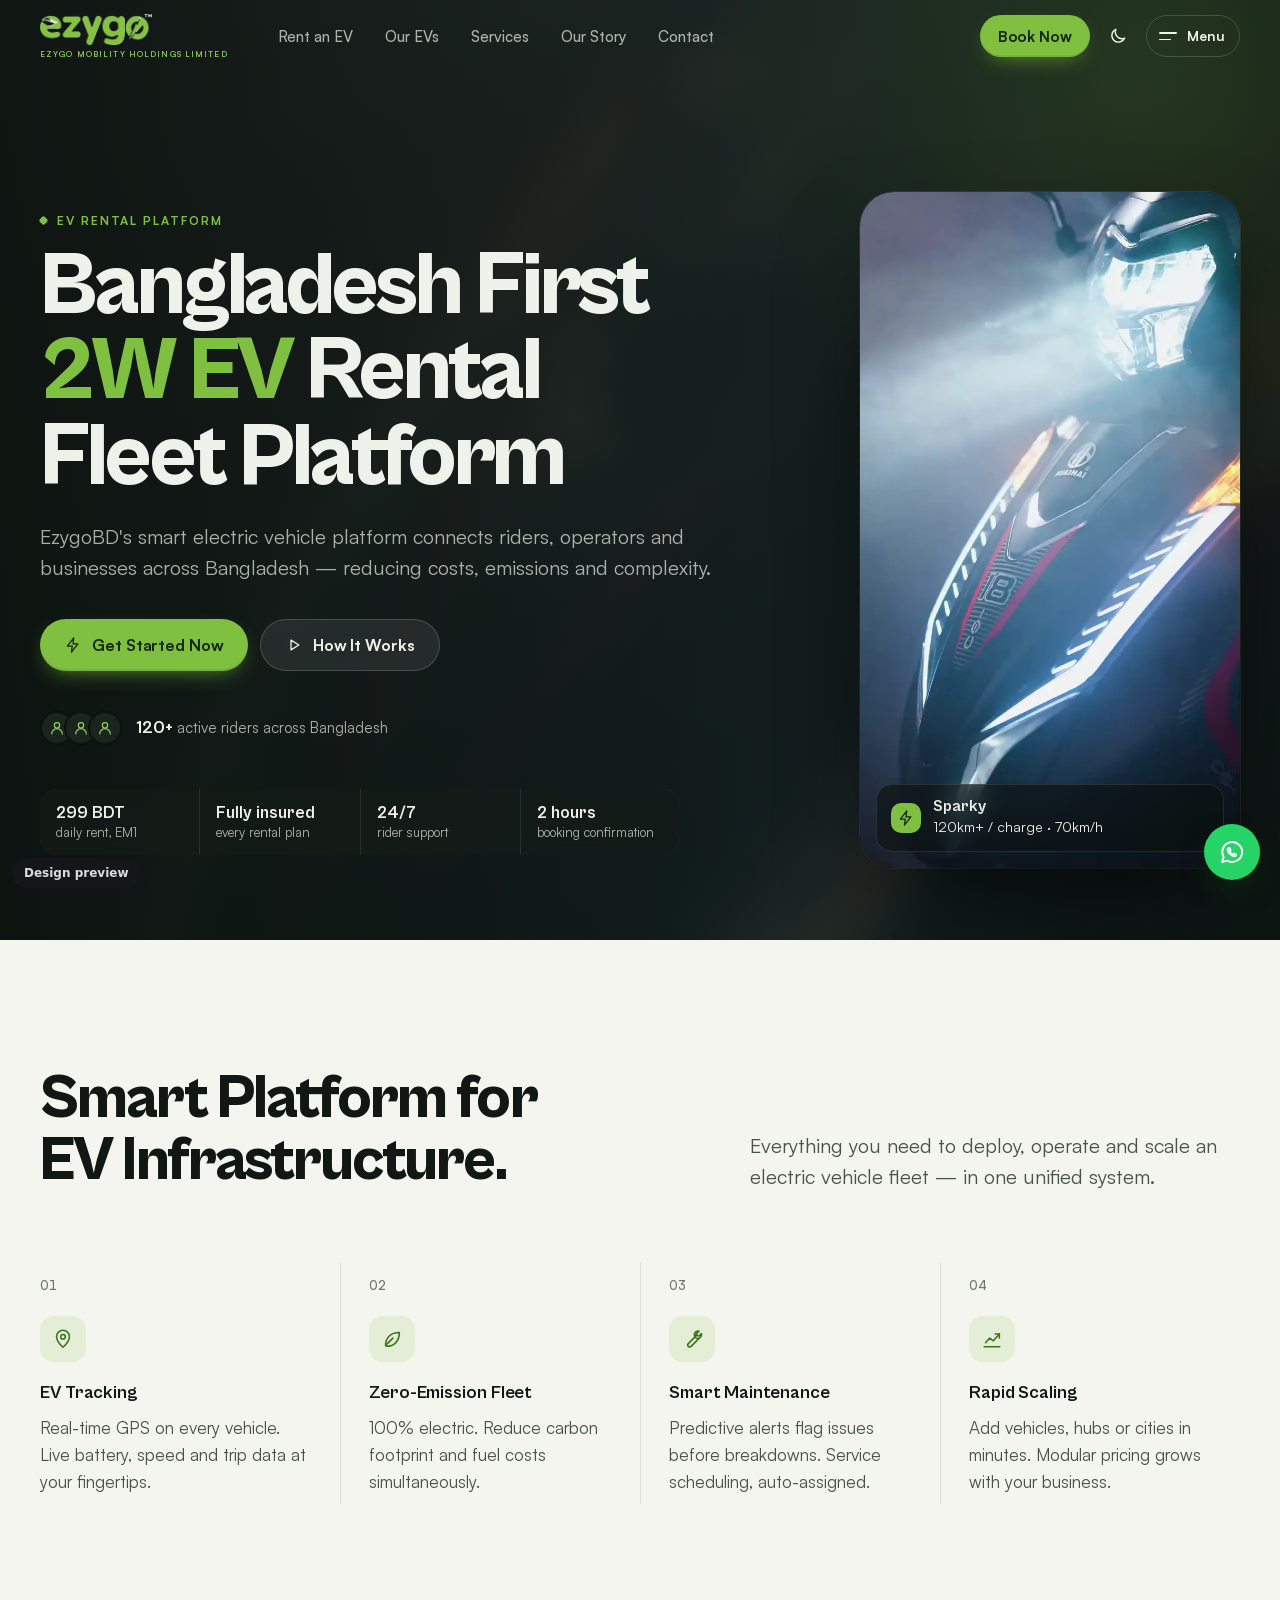
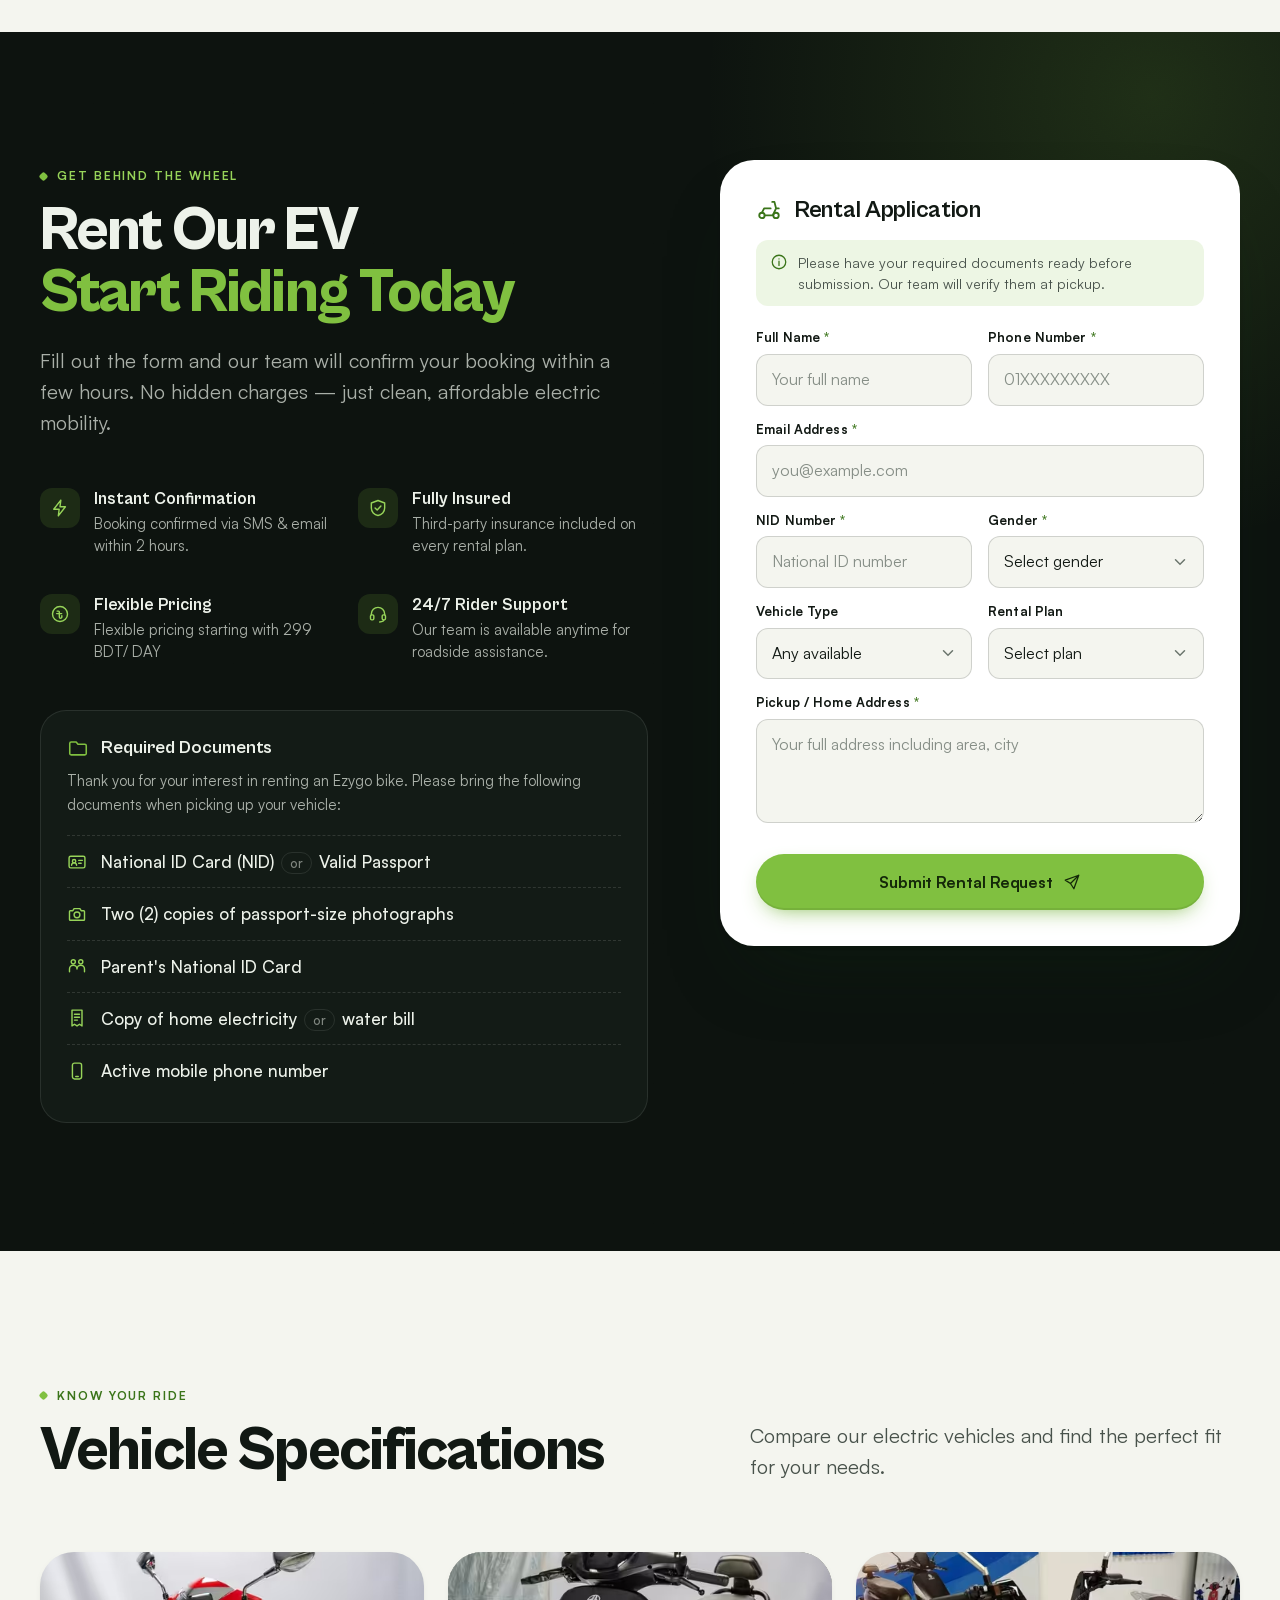
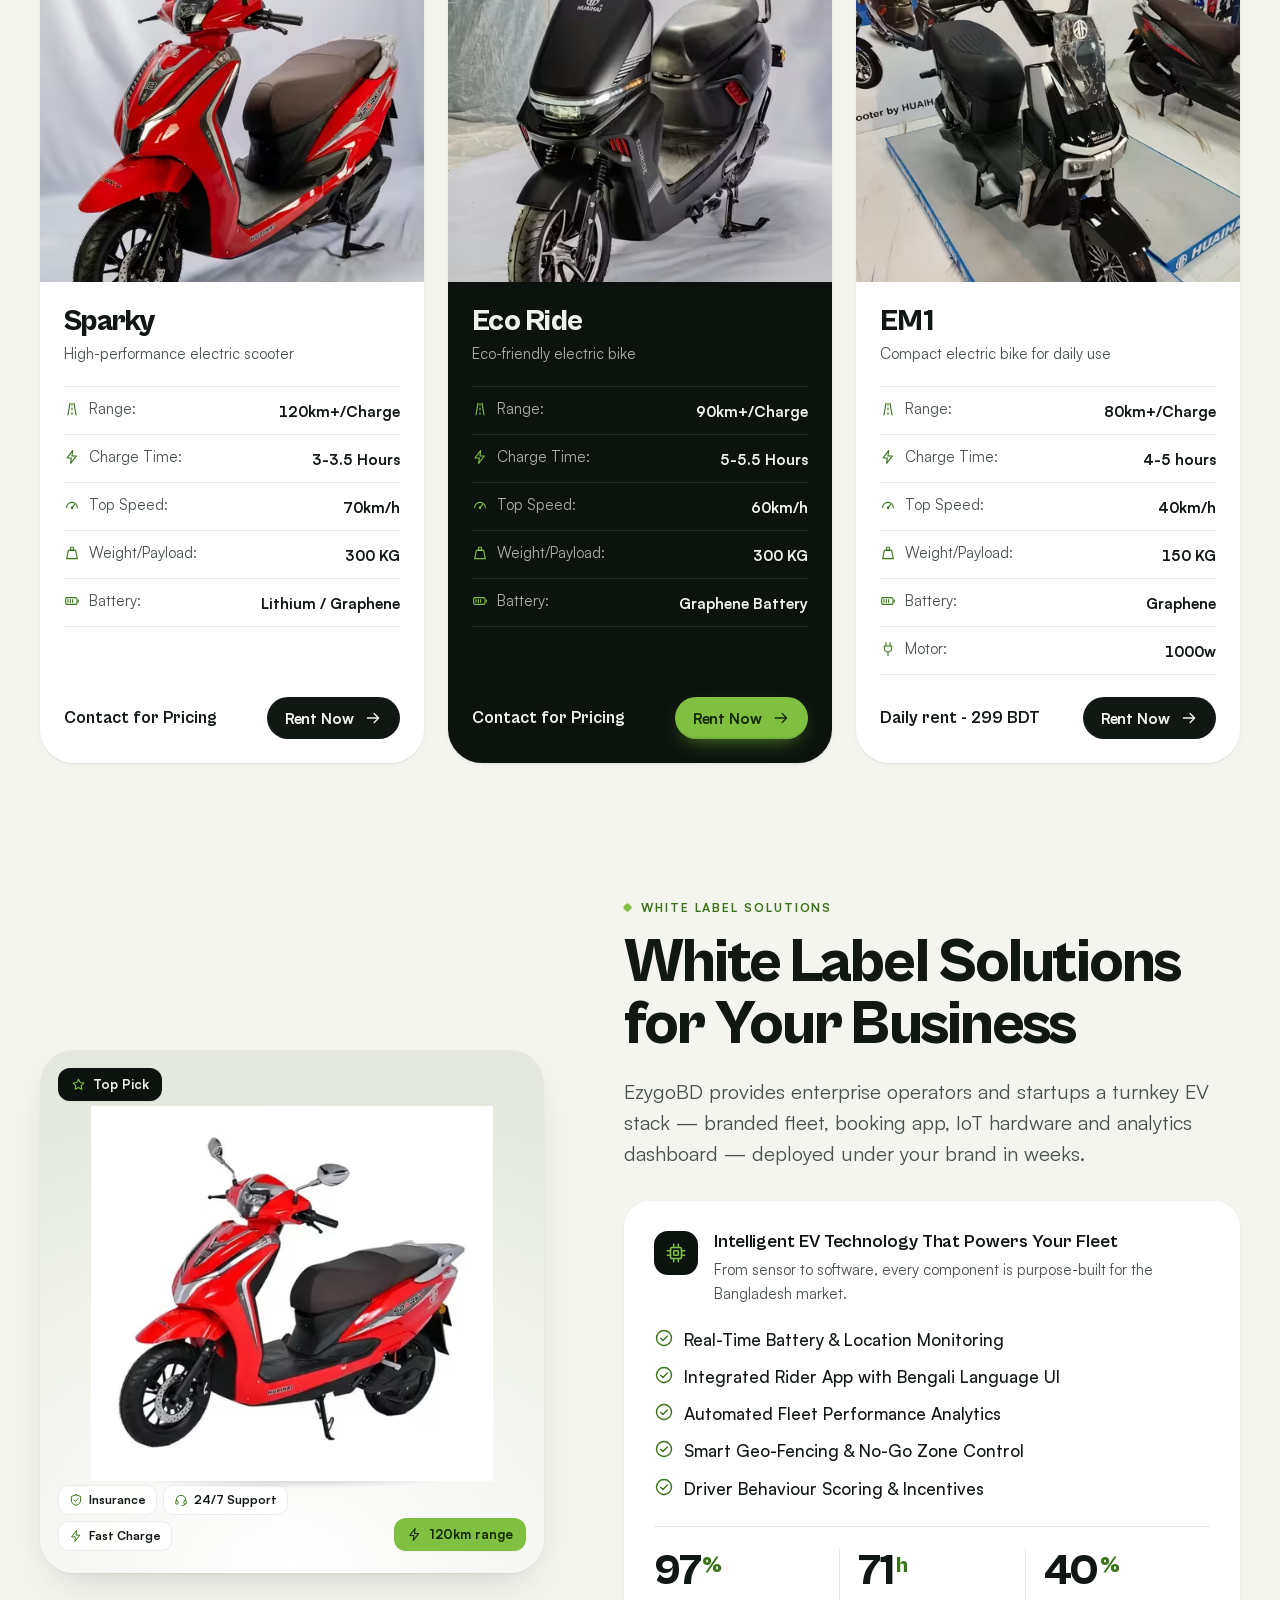
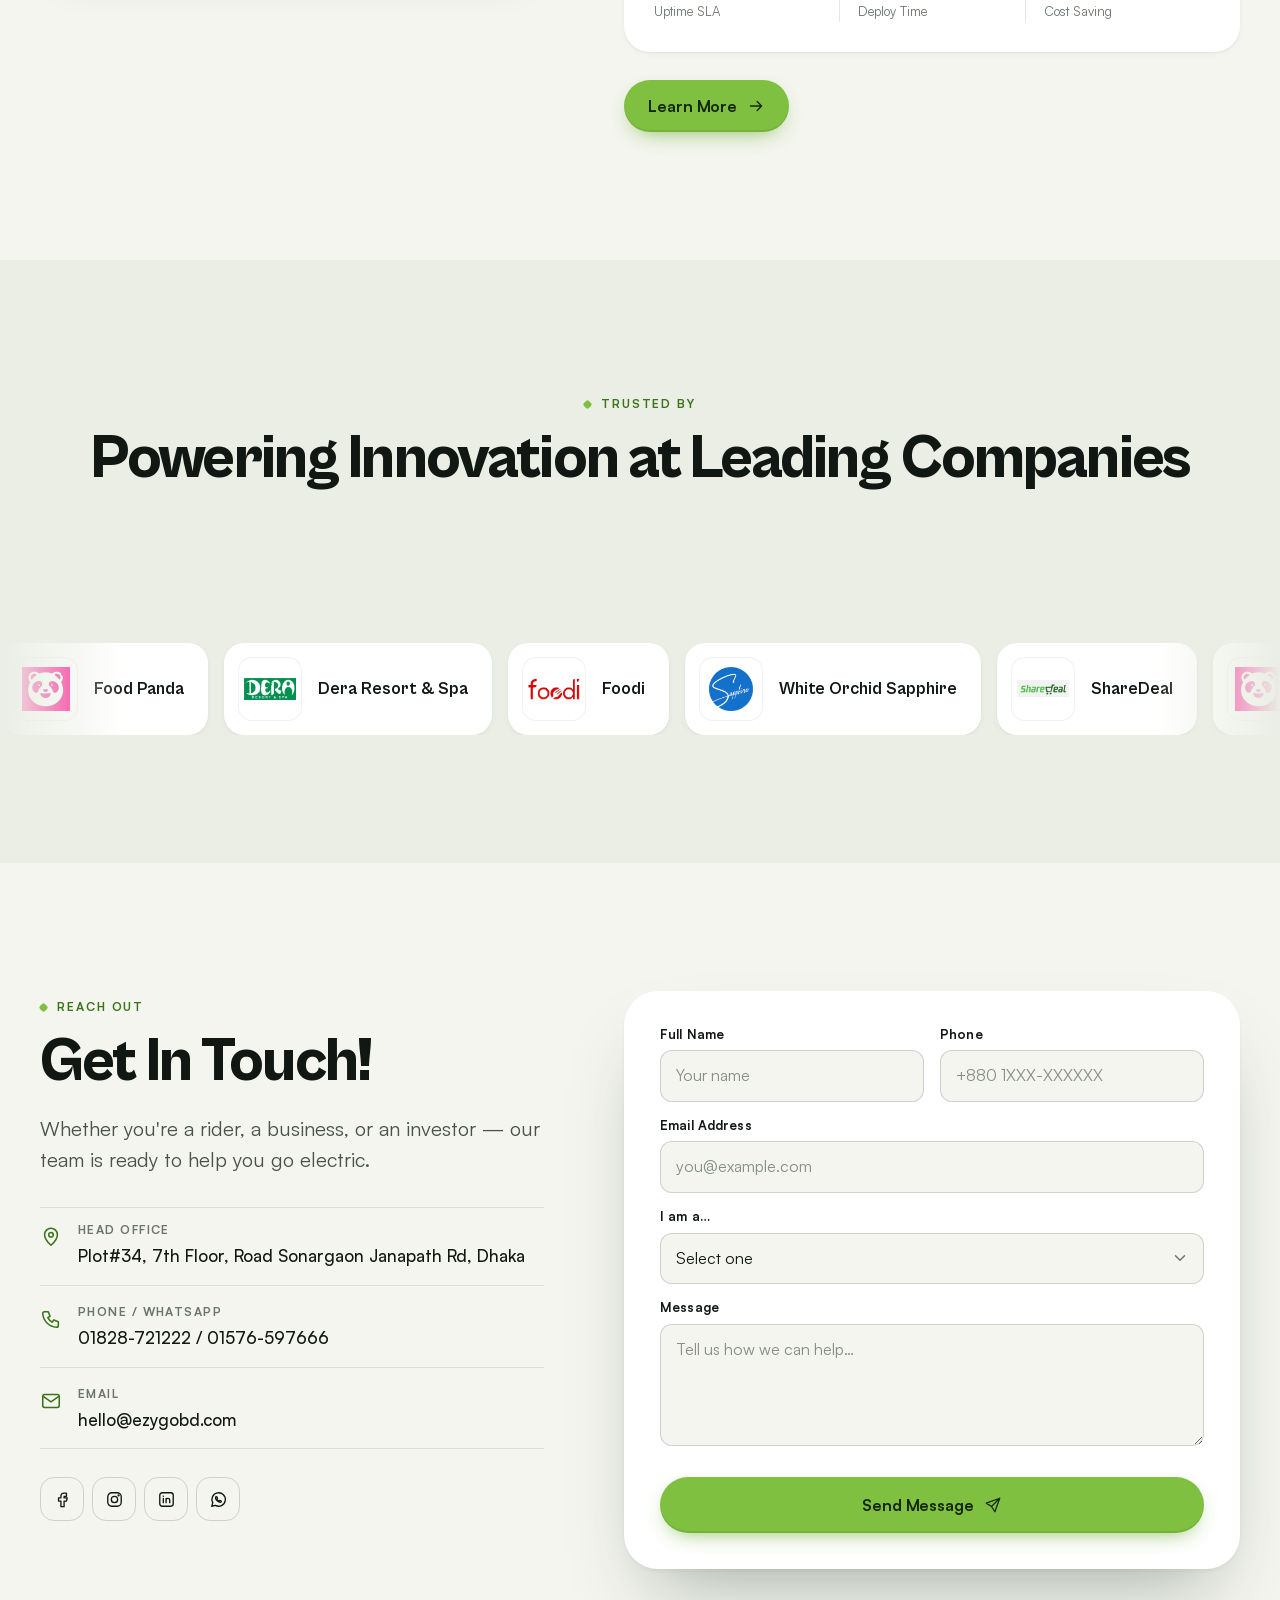
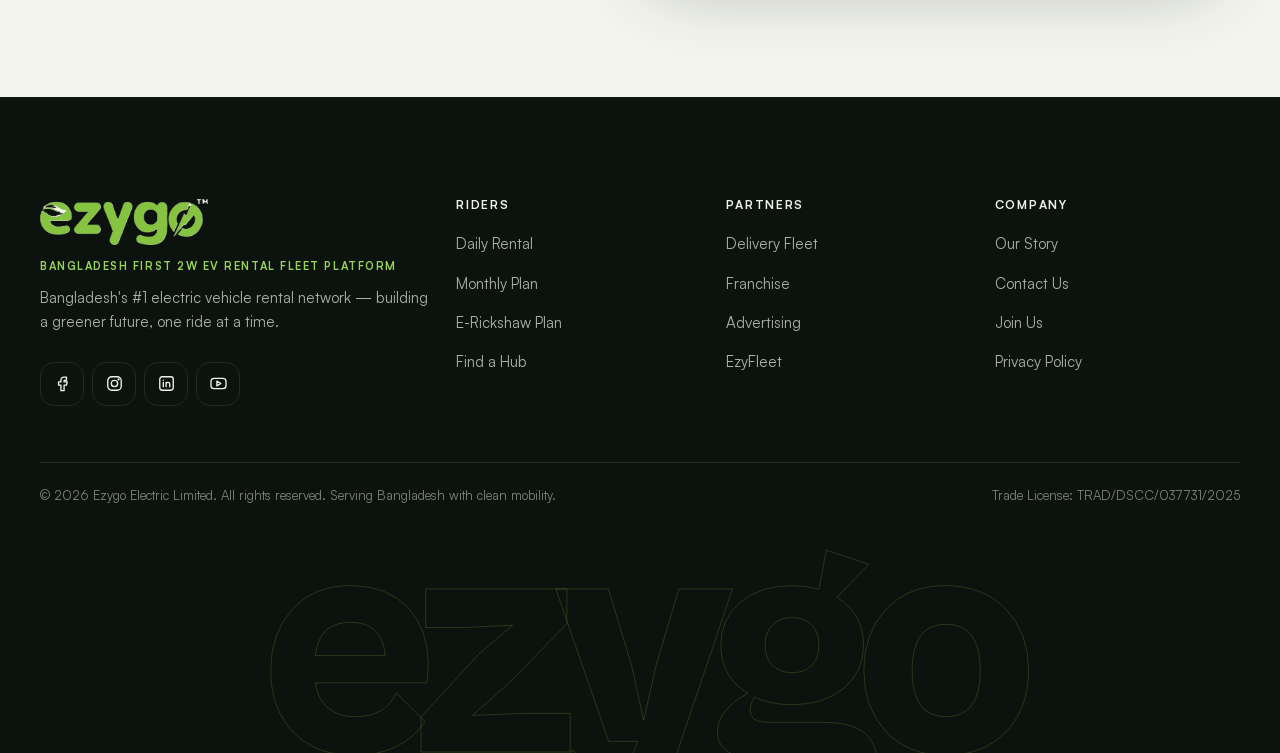
==== commit c4430b82: "Rebuild all 9 pages on the original content with a new design system Restores every section, image a" ====
--- a/preview/index.html
+++ b/preview/index.html
@@ -1,743 +1,512 @@
-<!DOCTYPE html>-
-<html lang="en">-
-<head>-
-  <meta charset="UTF-8">
-  <meta name="viewport" content="width=device-width, initial-scale=1, viewport-fit=cover">
-  <title>Ezygo — Rent an electric scooter from Tk 299 a day</title>
-  <meta name="description" content="Rent an Ezygo electric scooter or e-bike by the day, week or month, from Tk 299 a day. Third-party insurance and 24/7 rider support included.">
-  <link rel="canonical" href="https://www.ezygobd.com/">
-  <meta name="color-scheme" content="light dark">
-  <meta name="theme-color" content="#F3F4F6" media="(prefers-color-scheme: light)">
-  <meta name="theme-color" content="#141518" media="(prefers-color-scheme: dark)">
-
-  <link rel="icon" type="image/png" sizes="32x32" href="assets/img/icon-32.png">
-  <link rel="apple-touch-icon" href="assets/img/icon-180.png">
-
-  <meta property="og:type" content="website">
-  <meta property="og:site_name" content="Ezygo">
-  <meta property="og:url" content="https://www.ezygobd.com/">
-  <meta property="og:title" content="Ezygo — Rent an electric scooter from Tk 299 a day">
-  <meta property="og:description" content="Rent an Ezygo electric scooter or e-bike by the day, week or month, from Tk 299 a day. Third-party insurance and 24/7 rider support included.">
-  <meta property="og:image" content="https://www.ezygobd.com/assets/img/og-cover.jpg">
-  <meta property="og:image:width" content="1200">
-  <meta property="og:image:height" content="630">
-  <meta name="twitter:card" content="summary_large_image">
-  <meta name="twitter:title" content="Ezygo — Rent an electric scooter from Tk 299 a day">
-  <meta name="twitter:description" content="Rent an Ezygo electric scooter or e-bike by the day, week or month, from Tk 299 a day. Third-party insurance and 24/7 rider support included.">
-  <meta name="twitter:image" content="https://www.ezygobd.com/assets/img/og-cover.jpg">
-
-  <!-- Set the theme before paint: saved choice, else the device setting -->
-  <script>try{var t=localStorage.getItem('ezygo-theme');if(t==='dark'||t==='light')document.documentElement.setAttribute('data-theme',t)}catch(e){}</script>
-  <link rel="preload" href="assets/fonts/archivo-var.woff2" as="font" type="font/woff2" crossorigin>
-  <link rel="stylesheet" href="assets/css/v2.css?v=2">
-  <link rel="preload" as="image" type="image/avif" imagesrcset="assets/img/sparky-480.avif 480w, assets/img/sparky-800.avif 800w, assets/img/sparky-1200.avif 1200w" imagesizes="(min-width: 900px) 52vw, 100vw">
-  <script type="application/ld+json">
-  {
-    "@context": "https://schema.org",
-    "@type": "LocalBusiness",
-    "name": "Ezygo",
-    "legalName": "Ezygo Mobility Holdings Limited",
-    "url": "https://www.ezygobd.com/",
-    "logo": "https://www.ezygobd.com/assets/img/logo-480.png",
-    "image": "https://www.ezygobd.com/assets/img/og-cover.jpg",
-    "description": "Electric scooter and e-bike rental in Bangladesh, from Tk 299 a day.",
-    "telephone": "+8801828721222",
-    "email": "hello@ezygobd.com",
-    "priceRange": "Tk 299+ per day",
-    "address": {
-      "@type": "PostalAddress",
-      "streetAddress": "Plot 34, 7th Floor, Sonargaon Janapath Road",
-      "addressLocality": "Dhaka",
-      "addressCountry": "BD"
-    },
-    "sameAs": [
-      "https://www.facebook.com/share/198cbcDwWD/",
-      "https://www.instagram.com/rent_ezygo",
-      "https://www.linkedin.com/company/ezygo-mobility-holdings-limited/"
-    ]
-  }
-  </script>
-
-  <meta name="robots" content="noindex, nofollow">
-  <style>.preview-badge{position:fixed;left:12px;bottom:12px;z-index:9999;background:#16181D;color:#fff;font:600 12px/1 system-ui,sans-serif;padding:9px 12px;border-radius:999px;opacity:.85}
-  .preview-toast{position:fixed;left:50%;bottom:24px;transform:translateX(-50%);z-index:9999;max-width:min(92vw,420px);background:#16181D;color:#fff;font:15px/1.45 system-ui,sans-serif;padding:14px 18px;border-radius:14px;box-shadow:0 8px 30px rgba(0,0,0,.25)}</style>
-  <script>document.addEventListener('submit',function(e){e.preventDefault();e.stopImmediatePropagation();var t=document.createElement('div');t.className='preview-toast';t.setAttribute('role','status');t.textContent='This is a design preview, so forms are switched off. Nothing was sent.';document.body.appendChild(t);setTimeout(function(){t.remove()},4500)},true);</script>
-</head>-
-<body><div class="preview-badge" aria-hidden="true">Design preview</div>-
-  <a class="skip" href="#main">Skip to content</a>
-  <header class="site-header">
-    <div class="wrap bar">
-      <a class="brand" href="index.html" aria-label="Ezygo home">
-        <picture><source type="image/webp" srcset="assets/img/logo-240.webp 1x, assets/img/logo-480.webp 2x"><img src="assets/img/logo-240.png" width="120" height="32" alt="Ezygo"></picture>
-      </a>
-      <nav class="nav" aria-label="Main">
-        <a href="evs.html">Bikes</a>
-        <a href="index.html#how">How it works</a>
-        <a href="services.html">For business</a>
-        <a href="about.html">About</a>
-        <a href="contact.html">Contact</a>
-      </nav>
-      <div class="bar-actions">
-        <button class="icon-btn theme-btn" type="button" aria-label="Switch to dark mode" data-theme-toggle>
-          <span class="when-light"><svg class="ic" viewBox="0 0 24 24" width="24" height="24" fill="none" stroke="currentColor" stroke-width="1.8" stroke-linecap="round" stroke-linejoin="round" aria-hidden="true" focusable="false"><path d="M20 14.5A8 8 0 0 1 9.5 4a8 8 0 1 0 10.5 10.5z"/></svg></span><span class="when-dark"><svg class="ic" viewBox="0 0 24 24" width="24" height="24" fill="none" stroke="currentColor" stroke-width="1.8" stroke-linecap="round" stroke-linejoin="round" aria-hidden="true" focusable="false"><circle cx="12" cy="12" r="4"/><path d="M12 2v2M12 20v2M4.9 4.9l1.4 1.4M17.7 17.7l1.4 1.4M2 12h2M20 12h2M4.9 19.1l1.4-1.4M17.7 6.3l1.4-1.4"/></svg></span>
-        </button>
-        <a class="btn btn-primary btn-sm" href="index.html#book">Book a bike</a>
-        <button class="icon-btn menu-btn" type="button" aria-label="Open menu" aria-expanded="false" aria-controls="menu" data-menu-open><svg class="ic" viewBox="0 0 24 24" width="24" height="24" fill="none" stroke="currentColor" stroke-width="1.8" stroke-linecap="round" stroke-linejoin="round" aria-hidden="true" focusable="false"><path d="M4 7h16M4 12h16M4 17h16"/></svg></button>
-      </div>
-    </div>
-  </header>
-
-  <div class="menu" id="menu" hidden>
-    <div class="menu-panel" role="dialog" aria-modal="true" aria-label="Menu">
-      <div class="menu-top">
-        <span class="menu-title">Menu</span>
-        <button class="icon-btn" type="button" aria-label="Close menu" data-menu-close><svg class="ic" viewBox="0 0 24 24" width="24" height="24" fill="none" stroke="currentColor" stroke-width="1.8" stroke-linecap="round" stroke-linejoin="round" aria-hidden="true" focusable="false"><path d="M6 6l12 12M18 6L6 18"/></svg></button>
-      </div>
-      <nav aria-label="All pages">
-        <p class="menu-group">Rent</p>
-        <a href="evs.html">Bikes and specs</a>
-        <a href="services.html#riders">Rental plans</a>
-        <a href="index.html#how">How it works</a>
-        <a href="index.html#book">Book a bike</a>
-        <p class="menu-group">Business</p>
-        <a href="services.html">Services</a>
-        <a href="franchise.html">Franchise</a>
-        <a href="advertising.html">Advertising</a>
-        <p class="menu-group">Company</p>
-        <a href="about.html">About</a>
-        <a href="team.html">Team</a>
-        <a href="join.html">Join us</a>
-        <a href="contact.html">Contact</a>
-      </nav>
-    </div>
-  </div>
--
-<main id="main">-
--
-  <!-- Hero: the bike on its own showroom grey -->-
-  <section class="hero">-
-    <div class="wrap">-
-      <div class="hero-grid">-
-        <div>-
-          <h1>Ride electric from Tk 299 a day.</h1>-
-          <p class="lede">Rent an Ezygo e-scooter or e-bike by the day, week or month. Third-party insurance and 24/7 rider support come with every plan.</p>-
-          <div class="ctas">-
-            <a class="btn btn-primary" href="#book">Book a bike</a>-
-            <a class="btn btn-ghost" href="https://wa.me/8801828721222" target="_blank" rel="noopener"><svg class="ic" viewBox="0 0 24 24" width="24" height="24" fill="none" stroke="currentColor" stroke-width="1.8" stroke-linecap="round" stroke-linejoin="round" aria-hidden="true" focusable="false"><path d="M4 20l1.3-4A8 8 0 1 1 8.4 19z"/><path d="M9 9.5c0 3 2.5 5.5 5.5 5.5l1.2-1.4-2-1-1 .9c-1-.5-1.7-1.2-2.2-2.2l.9-1-1-2z"/></svg>Chat on WhatsApp</a>-
-          </div>-
-        </div>-
-        <div class="stage">-
-          <picture><source type="image/avif" srcset="assets/img/sparky-480.avif 480w, assets/img/sparky-800.avif 800w, assets/img/sparky-1200.avif 1200w" sizes="(min-width: 900px) 52vw, 100vw"><source type="image/webp" srcset="assets/img/sparky-480.webp 480w, assets/img/sparky-800.webp 800w, assets/img/sparky-1200.webp 1200w" sizes="(min-width: 900px) 52vw, 100vw"><img src="assets/img/sparky-800.webp" width="800" height="1102" alt="Red Sparky electric scooter in the studio" fetchpriority="high"></picture>          <p class="stage-tag"><b>Sparky</b>120 km+ on one charge</p>-
-        </div>-
-      </div>-
-      <div class="facts">-
-        <div><b>Insured</b>on every rental plan</div>-
-        <div><b>24/7</b>rider support</div>-
-        <div><b>3 models</b>scooter to e-bike</div>-
-        <div><b>120+</b>active riders</div>-
-      </div>-
-    </div>-
-  </section>-
--
-  <!-- Bikes -->-
-  <section class="section" id="bikes" aria-labelledby="bikes-h">-
-    <div class="wrap">-
-      <div class="head">-
-        <h2 id="bikes-h">Choose your ride</h2>-
-        <p class="sub">Three electric models. Pick one here and we'll add it to your booking.</p>-
-      </div>-
-      <div class="bikes">-
-        <article class="bike">-
-          <div class="bike-photo"><picture><source type="image/avif" srcset="assets/img/sparky-480.avif 480w, assets/img/sparky-800.avif 800w, assets/img/sparky-1200.avif 1200w" sizes="(min-width: 1100px) 31vw, (min-width: 760px) 48vw, 100vw"><source type="image/webp" srcset="assets/img/sparky-480.webp 480w, assets/img/sparky-800.webp 800w, assets/img/sparky-1200.webp 1200w" sizes="(min-width: 1100px) 31vw, (min-width: 760px) 48vw, 100vw"><img src="assets/img/sparky-800.webp" width="800" height="1102" alt="Sparky electric scooter" loading="lazy" decoding="async"></picture></div>-
-          <div class="bike-body">-
-            <h3>Sparky</h3>-
-            <p class="bike-line">High-performance electric scooter</p>-
-            <dl class="specs">-
-              <div><dt>Range</dt><dd>120 km+</dd></div>-
-              <div><dt>Top speed</dt><dd>70 km/h</dd></div>-
-              <div><dt>Charging</dt><dd>3–3.5 h</dd></div>-
-            </dl>-
-            <details>-
-              <summary>All specs <svg class="ic" viewBox="0 0 24 24" width="24" height="24" fill="none" stroke="currentColor" stroke-width="1.8" stroke-linecap="round" stroke-linejoin="round" aria-hidden="true" focusable="false"><path d="M6 9l6 6 6-6"/></svg></summary>-
-              <dl>-
-                <dt>Payload</dt><dd>300 kg</dd>-
-                <dt>Battery</dt><dd>Lithium / graphene</dd>-
-              </dl>-
-            </details>-
-            <div class="bike-foot">-
-              <span class="price">Ask for price</span>-
-              <a class="btn btn-ghost btn-sm" href="#book" data-pick="sparky">Book Sparky</a>-
-            </div>-
-          </div>-
-        </article>-
-        <article class="bike">-
-          <div class="bike-photo"><picture><source type="image/avif" srcset="assets/img/eco-ride-480.avif 480w, assets/img/eco-ride-800.avif 800w, assets/img/eco-ride-1200.avif 1200w" sizes="(min-width: 1100px) 31vw, (min-width: 760px) 48vw, 100vw"><source type="image/webp" srcset="assets/img/eco-ride-480.webp 480w, assets/img/eco-ride-800.webp 800w, assets/img/eco-ride-1200.webp 1200w" sizes="(min-width: 1100px) 31vw, (min-width: 760px) 48vw, 100vw"><img src="assets/img/eco-ride-800.webp" width="800" height="1096" alt="Eco Ride electric bike" loading="lazy" decoding="async"></picture></div>-
-          <div class="bike-body">-
-            <h3>Eco Ride</h3>-
-            <p class="bike-line">Eco-friendly electric bike</p>-
-            <dl class="specs">-
-              <div><dt>Range</dt><dd>90 km+</dd></div>-
-              <div><dt>Top speed</dt><dd>60 km/h</dd></div>-
-              <div><dt>Charging</dt><dd>5–5.5 h</dd></div>-
-            </dl>-
-            <details>-
-              <summary>All specs <svg class="ic" viewBox="0 0 24 24" width="24" height="24" fill="none" stroke="currentColor" stroke-width="1.8" stroke-linecap="round" stroke-linejoin="round" aria-hidden="true" focusable="false"><path d="M6 9l6 6 6-6"/></svg></summary>-
-              <dl>-
-                <dt>Payload</dt><dd>300 kg</dd>-
-                <dt>Battery</dt><dd>Graphene</dd>-
-              </dl>-
-            </details>-
-            <div class="bike-foot">-
-              <span class="price">Ask for price</span>-
-              <a class="btn btn-ghost btn-sm" href="#book" data-pick="eco-ride">Book Eco Ride</a>-
-            </div>-
-          </div>-
-        </article>-
-        <article class="bike">-
-          <div class="bike-photo"><picture><source type="image/avif" srcset="assets/img/em1-480.avif 480w, assets/img/em1-800.avif 800w, assets/img/em1-1200.avif 1200w" sizes="(min-width: 1100px) 31vw, (min-width: 760px) 48vw, 100vw"><source type="image/webp" srcset="assets/img/em1-480.webp 480w, assets/img/em1-800.webp 800w, assets/img/em1-1200.webp 1200w" sizes="(min-width: 1100px) 31vw, (min-width: 760px) 48vw, 100vw"><img src="assets/img/em1-800.webp" width="800" height="1067" alt="EM1 electric bike" loading="lazy" decoding="async"></picture></div>-
-          <div class="bike-body">-
-            <h3>EM1</h3>-
-            <p class="bike-line">Compact electric bike for daily use</p>-
-            <dl class="specs">-
-              <div><dt>Range</dt><dd>80 km+</dd></div>-
-              <div><dt>Top speed</dt><dd>40 km/h</dd></div>-
-              <div><dt>Charging</dt><dd>4–5 h</dd></div>-
-            </dl>-
-            <details>-
-              <summary>All specs <svg class="ic" viewBox="0 0 24 24" width="24" height="24" fill="none" stroke="currentColor" stroke-width="1.8" stroke-linecap="round" stroke-linejoin="round" aria-hidden="true" focusable="false"><path d="M6 9l6 6 6-6"/></svg></summary>-
-              <dl>-
-                <dt>Payload</dt><dd>150 kg</dd>-
-                <dt>Battery</dt><dd>Graphene</dd>-
-                <dt>Motor</dt><dd>1000 W</dd>-
-              </dl>-
-            </details>-
-            <div class="bike-foot">-
-              <span class="price">Tk 299 / day</span>-
-              <a class="btn btn-ghost btn-sm" href="#book" data-pick="em1">Book EM1</a>-
-            </div>-
-          </div>-
-        </article>-
-      </div>-
-    </div>-
-  </section>-
--
-  <!-- How it works -->-
-  <section class="section" id="how" aria-labelledby="how-h">-
-    <div class="wrap">-
-      <div class="head">-
-        <h2 id="how-h">How renting works</h2>-
-        <p class="sub">No hidden charges. Our team verifies your documents when you pick up the bike.</p>-
-      </div>-
-      <ol class="steps">-
-        <li class="step">-
-          <span class="step-n" aria-hidden="true">1</span>-
-          <h3>Send a request</h3>-
-          <p>Choose a bike and a daily, weekly or monthly plan in the form below. We confirm your booking within 2 hours.</p>-
-        </li>-
-        <li class="step">-
-          <span class="step-n" aria-hidden="true">2</span>-
-          <h3>Bring your documents</h3>-
-          <ul class="doclist">-
-            <li><svg class="ic" viewBox="0 0 24 24" width="24" height="24" fill="none" stroke="currentColor" stroke-width="1.8" stroke-linecap="round" stroke-linejoin="round" aria-hidden="true" focusable="false"><path d="M5 12.5l4.5 4.5L19 7.5"/></svg>National ID card (NID) or a valid passport</li>-
-            <li><svg class="ic" viewBox="0 0 24 24" width="24" height="24" fill="none" stroke="currentColor" stroke-width="1.8" stroke-linecap="round" stroke-linejoin="round" aria-hidden="true" focusable="false"><path d="M5 12.5l4.5 4.5L19 7.5"/></svg>Two passport-size photos</li>-
-            <li><svg class="ic" viewBox="0 0 24 24" width="24" height="24" fill="none" stroke="currentColor" stroke-width="1.8" stroke-linecap="round" stroke-linejoin="round" aria-hidden="true" focusable="false"><path d="M5 12.5l4.5 4.5L19 7.5"/></svg>A parent's National ID card</li>-
-            <li><svg class="ic" viewBox="0 0 24 24" width="24" height="24" fill="none" stroke="currentColor" stroke-width="1.8" stroke-linecap="round" stroke-linejoin="round" aria-hidden="true" focusable="false"><path d="M5 12.5l4.5 4.5L19 7.5"/></svg>A recent electricity or water bill</li>-
-            <li><svg class="ic" viewBox="0 0 24 24" width="24" height="24" fill="none" stroke="currentColor" stroke-width="1.8" stroke-linecap="round" stroke-linejoin="round" aria-hidden="true" focusable="false"><path d="M5 12.5l4.5 4.5L19 7.5"/></svg>An active mobile number</li>-
-          </ul>-
-        </li>-
-        <li class="step">-
-          <span class="step-n" aria-hidden="true">3</span>-
-          <h3>Pick up and ride</h3>-
-          <p>Collect your bike and go. If anything happens on the road, our support team is available day and night.</p>-
-        </li>-
-      </ol>-
-      <ul class="included">-
-        <li><svg class="ic" viewBox="0 0 24 24" width="24" height="24" fill="none" stroke="currentColor" stroke-width="1.8" stroke-linecap="round" stroke-linejoin="round" aria-hidden="true" focusable="false"><path d="M12 3l8 3v6c0 4.5-3.4 8.3-8 9-4.6-.7-8-4.5-8-9V6l8-3z"/><path d="M8.5 12l2.5 2.5 4.5-5"/></svg><div><b>Fully insured</b>Third-party insurance on every rental plan.</div></li>-
-        <li><svg class="ic" viewBox="0 0 24 24" width="24" height="24" fill="none" stroke="currentColor" stroke-width="1.8" stroke-linecap="round" stroke-linejoin="round" aria-hidden="true" focusable="false"><path d="M4 13v-1a8 8 0 0 1 16 0v1"/><rect x="3" y="13" width="4" height="6" rx="1.5"/><rect x="17" y="13" width="4" height="6" rx="1.5"/><path d="M19 19c0 1.5-2 2.5-5 2.5"/></svg><div><b>24/7 rider support</b>Roadside help whenever you need it.</div></li>-
-        <li><svg class="ic" viewBox="0 0 24 24" width="24" height="24" fill="none" stroke="currentColor" stroke-width="1.8" stroke-linecap="round" stroke-linejoin="round" aria-hidden="true" focusable="false"><circle cx="12" cy="12" r="9"/><path d="M12 7v5l3 2"/></svg><div><b>Flexible plans</b>Daily, weekly or monthly, from Tk 299 a day.</div></li>-
-      </ul>-
-    </div>-
-  </section>-
--
-  <!-- Booking form -->-
-  <section class="section" id="book" aria-labelledby="book-h">-
-    <div class="wrap book-grid">-
-      <div class="book-intro">-
-        <h2 id="book-h">Book your bike</h2>-
-        <p class="lede">Fill in your details and our team will confirm your booking within 2 hours.</p>-
-        <ul class="book-note">-
-          <li><svg class="ic" viewBox="0 0 24 24" width="24" height="24" fill="none" stroke="currentColor" stroke-width="1.8" stroke-linecap="round" stroke-linejoin="round" aria-hidden="true" focusable="false"><path d="M7 3h7l5 5v13H7z"/><path d="M14 3v5h5M10 13h6M10 17h6"/></svg>Have your documents ready. We check them at pickup.</li>-
-          <li><svg class="ic" viewBox="0 0 24 24" width="24" height="24" fill="none" stroke="currentColor" stroke-width="1.8" stroke-linecap="round" stroke-linejoin="round" aria-hidden="true" focusable="false"><path d="M5 4h4l2 5-2.5 1.5a11 11 0 0 0 5 5L15 13l5 2v4a2 2 0 0 1-2 2A16 16 0 0 1 3 6a2 2 0 0 1 2-2z"/></svg>Prefer to call? <a class="link" href="tel:+8801828721222">01828-721222</a></li>-
-        </ul>-
-      </div>-
--
-      <form class="form" action="form-handler.html" method="post" data-form="rent_ev" novalidate>-
-        <input type="hidden" name="form_type" value="rent_ev">-
-        <div class="notice ok" role="status" hidden data-notice="success"><svg class="ic" viewBox="0 0 24 24" width="24" height="24" fill="none" stroke="currentColor" stroke-width="1.8" stroke-linecap="round" stroke-linejoin="round" aria-hidden="true" focusable="false"><path d="M5 12.5l4.5 4.5L19 7.5"/></svg><span>Thank you. Your rental request is in, and our team will contact you within 2 hours.</span></div>-
-        <div class="notice err" role="alert" hidden data-notice="error"><span>Your request didn't go through. Please check the form, or call us on 01828-721222.</span></div>-
--
-        <fieldset>-
-          <legend>Your bike</legend>-
-          <div class="picker">-
-            <label class="pick"><input type="radio" name="vehicle_type" value="Sparky"><span>Sparky<small>Scooter</small></span></label>-
-            <label class="pick"><input type="radio" name="vehicle_type" value="Eco Ride"><span>Eco Ride<small>E-bike</small></span></label>-
-            <label class="pick"><input type="radio" name="vehicle_type" value="EM1"><span>EM1<small>Tk 299 / day</small></span></label>-
-            <label class="pick"><input type="radio" name="vehicle_type" value="Any available" checked><span>Any<small>Whatever's free</small></span></label>-
-          </div>-
-          <div class="fields" style="margin-top:16px">-
-            <div class="field">-
-              <label for="r-plan">Rental plan</label>-
-              <select id="r-plan" name="rental_plan">-
-                <option value="Daily">Daily</option>-
-                <option value="Weekly">Weekly</option>-
-                <option value="Monthly">Monthly</option>-
-              </select>-
-            </div>-
-          </div>-
-        </fieldset>-
--
-        <fieldset>-
-          <legend>About you</legend>-
-          <div class="fields fields-2">-
-            <div class="field"><label for="r-name">Full name</label><input id="r-name" name="name" autocomplete="name" required></div>-
-            <div class="field"><label for="r-phone">Mobile number</label><input id="r-phone" name="phone" type="tel" inputmode="tel" autocomplete="tel" placeholder="01XXXXXXXXX" required pattern="(\+?88)?01[3-9][0-9]{8}"></div>-
-            <div class="field"><label for="r-email">Email</label><input id="r-email" name="email" type="email" autocomplete="email" required></div>-
-            <div class="field"><label for="r-nid">NID number</label><input id="r-nid" name="nid" inputmode="numeric" required><p class="hint">Or your passport number.</p></div>-
-            <div class="field">-
-              <label for="r-gender">Gender</label>-
-              <select id="r-gender" name="gender" required>-
-                <option value="">Select</option><option>Male</option><option>Female</option><option>Other</option>-
-              </select>-
-            </div>-
-          </div>-
-          <div class="fields" style="margin-top:16px">-
-            <div class="field"><label for="r-address">Pickup or home address</label><textarea id="r-address" name="address" autocomplete="street-address" placeholder="House, road, area, city" required></textarea></div>-
-          </div>-
-        </fieldset>-
--
-        <div class="form-foot">-
-          <button class="btn btn-primary btn-block" type="submit">Send rental request</button>-
-          <p>We use your details only to process your rental.</p>-
-        </div>-
-      </form>-
-    </div>-
-  </section>-
--
-  <!-- Clients -->-
-  <section class="section" aria-labelledby="clients-h">-
-    <div class="wrap clients-head">-
-      <div>-
-        <h2 id="clients-h">Trusted by</h2>-
-        <p class="sub">Delivery companies, startups and businesses run their electric fleets with Ezygo.</p>-
-      </div>-
-      <ul class="clients">-
-        <li><img src="assets/img/client-foodpanda.webp" width="48" height="44" alt="foodpanda" loading="lazy"></li>-
-        <li><img src="assets/img/client-deraresort.webp" width="105" height="44" alt="Dera Resort &amp; Spa" loading="lazy"></li>-
-        <li><img src="assets/img/client-foodi.webp" width="102" height="44" alt="Foodi" loading="lazy"></li>-
-        <li><img src="assets/img/client-sapphire.webp" width="44" height="44" alt="White Orchid Sapphire" loading="lazy"></li>-
-        <li><img src="assets/img/client-sharedeal.webp" width="131" height="44" alt="ShareDeal" loading="lazy"></li>-
-      </ul>-
-    </div>-
-  </section>-
--
-  <!-- Business -->-
-  <section class="section" aria-labelledby="biz-h">-
-    <div class="wrap">-
-      <div class="biz">-
-        <div>-
-          <h2 id="biz-h">Electric fleets for your business</h2>-
-          <p class="sub">Branded vehicles, a booking app, IoT hardware and an analytics dashboard, deployed under your brand in weeks.</p>-
-        </div>-
-        <nav class="biz-links" aria-label="Business services">-
-          <a href="services.html#delivery"><b>Delivery fleets</b><span>E-bikes for your riders</span></a>-
-          <a href="services.html#corporate"><b>White label</b><span>Your brand, our platform</span></a>-
-          <a href="franchise.html"><b>Franchise</b><span>Run an Ezygo hub</span></a>-
-          <a href="advertising.html"><b>Advertising</b><span>Your brand on our bikes</span></a>-
-        </nav>-
-      </div>-
-    </div>-
-  </section>-
--
-  <!-- FAQ: answers use only what the site already states -->-
-  <section class="section" id="faq" aria-labelledby="faq-h">-
-    <div class="wrap faq-grid">-
-      <h2 id="faq-h">Questions</h2>-
-      <div class="faq">-
-        <details><summary>How do I rent an Ezygo bike? <svg class="ic" viewBox="0 0 24 24" width="24" height="24" fill="none" stroke="currentColor" stroke-width="1.8" stroke-linecap="round" stroke-linejoin="round" aria-hidden="true" focusable="false"><path d="M6 9l6 6 6-6"/></svg></summary><p>Send the booking form above with the bike and plan you want. Our team confirms within 2 hours, then you bring your documents and pick up the bike.</p></details>-
-        <details><summary>What documents do I need? <svg class="ic" viewBox="0 0 24 24" width="24" height="24" fill="none" stroke="currentColor" stroke-width="1.8" stroke-linecap="round" stroke-linejoin="round" aria-hidden="true" focusable="false"><path d="M6 9l6 6 6-6"/></svg></summary><p>Your NID or a valid passport, two passport-size photos, a parent's NID, a recent electricity or water bill, and an active mobile number.</p></details>-
-        <details><summary>How much does it cost? <svg class="ic" viewBox="0 0 24 24" width="24" height="24" fill="none" stroke="currentColor" stroke-width="1.8" stroke-linecap="round" stroke-linejoin="round" aria-hidden="true" focusable="false"><path d="M6 9l6 6 6-6"/></svg></summary><p>The EM1 costs Tk 299 a day. Weekly and monthly plans are available, and for Sparky and Eco Ride prices, call or message us.</p></details>-
-        <details><summary>Is the bike insured? <svg class="ic" viewBox="0 0 24 24" width="24" height="24" fill="none" stroke="currentColor" stroke-width="1.8" stroke-linecap="round" stroke-linejoin="round" aria-hidden="true" focusable="false"><path d="M6 9l6 6 6-6"/></svg></summary><p>Yes. Third-party insurance is included on every rental plan, and our support team is available 24/7 for roadside help.</p></details>-
-        <details><summary>Can my business get a fleet? <svg class="ic" viewBox="0 0 24 24" width="24" height="24" fill="none" stroke="currentColor" stroke-width="1.8" stroke-linecap="round" stroke-linejoin="round" aria-hidden="true" focusable="false"><path d="M6 9l6 6 6-6"/></svg></summary><p>Yes. We offer delivery fleets and full white-label packages with your branding. See <a class="link" href="services.html">our business services</a> or get in touch below.</p></details>-
-      </div>-
-    </div>-
-  </section>-
--
-  <!-- Contact -->-
-  <section class="section" id="contact" aria-labelledby="contact-h">-
-    <div class="wrap contact-grid">-
-      <div>-
-        <h2 id="contact-h">Get in touch</h2>-
-        <p class="sub">Rider, business or investor, our team is ready to help.</p>-
-        <ul class="contact-list">-
-          <li><svg class="ic" viewBox="0 0 24 24" width="24" height="24" fill="none" stroke="currentColor" stroke-width="1.8" stroke-linecap="round" stroke-linejoin="round" aria-hidden="true" focusable="false"><path d="M5 4h4l2 5-2.5 1.5a11 11 0 0 0 5 5L15 13l5 2v4a2 2 0 0 1-2 2A16 16 0 0 1 3 6a2 2 0 0 1 2-2z"/></svg><div><span>Phone or WhatsApp</span><a href="tel:+8801828721222">01828-721222</a> or <a href="tel:+8801576597666">01576-597666</a></div></li>-
-          <li><svg class="ic" viewBox="0 0 24 24" width="24" height="24" fill="none" stroke="currentColor" stroke-width="1.8" stroke-linecap="round" stroke-linejoin="round" aria-hidden="true" focusable="false"><rect x="3" y="5" width="18" height="14" rx="2"/><path d="M3 7l9 6 9-6"/></svg><div><span>Email</span><a href="mailto:hello@ezygobd.com">hello@ezygobd.com</a></div></li>-
-          <li><svg class="ic" viewBox="0 0 24 24" width="24" height="24" fill="none" stroke="currentColor" stroke-width="1.8" stroke-linecap="round" stroke-linejoin="round" aria-hidden="true" focusable="false"><path d="M12 21s-7-6.2-7-11.5a7 7 0 0 1 14 0C19 14.8 12 21 12 21z"/><circle cx="12" cy="9.5" r="2.5"/></svg><div><span>Head office</span>Plot 34, 7th Floor, Sonargaon Janapath Road, Dhaka</div></li>-
-        </ul>-
-      </div>-
-      <form class="form" action="form-handler.html" method="post" data-form="contact" novalidate>-
-        <input type="hidden" name="form_type" value="contact">-
-        <div class="notice ok" role="status" hidden data-notice="success"><svg class="ic" viewBox="0 0 24 24" width="24" height="24" fill="none" stroke="currentColor" stroke-width="1.8" stroke-linecap="round" stroke-linejoin="round" aria-hidden="true" focusable="false"><path d="M5 12.5l4.5 4.5L19 7.5"/></svg><span>Thanks, your message is sent. We'll reply soon.</span></div>-
-        <div class="notice err" role="alert" hidden data-notice="error"><span>Your message didn't go through. Please try again, or call 01828-721222.</span></div>-
-        <div class="fields fields-2">-
-          <div class="field"><label for="c-name">Full name</label><input id="c-name" name="name" autocomplete="name" required></div>-
-          <div class="field"><label for="c-phone">Phone</label><input id="c-phone" name="phone" type="tel" inputmode="tel" autocomplete="tel" placeholder="01XXXXXXXXX" required></div>-
-          <div class="field"><label for="c-email">Email <span class="opt">(optional)</span></label><input id="c-email" name="email" type="email" autocomplete="email"></div>-
-          <div class="field">-
-            <label for="c-type">I am a</label>-
-            <select id="c-type" name="inquiry_type">-
-              <option>Rider</option><option>Delivery business</option><option>Franchise investor</option><option>Enterprise / white label</option><option>Media / press</option>-
-            </select>-
-          </div>-
-        </div>-
-        <div class="fields" style="margin:16px 0 24px">-
-          <div class="field"><label for="c-msg">Message</label><textarea id="c-msg" name="message" required></textarea></div>-
-        </div>-
-        <button class="btn btn-primary btn-block" type="submit">Send message</button>-
-      </form>-
-    </div>-
-  </section>-
--
-</main>-
--
-  <footer class="site-footer">
-    <div class="wrap">
-      <div class="foot-top">
-        <a class="brand" href="index.html" aria-label="Ezygo home">
-          <picture><source type="image/webp" srcset="assets/img/logo-240.webp 1x, assets/img/logo-480.webp 2x"><img src="assets/img/logo-240.png" width="120" height="32" alt="Ezygo" loading="lazy"></picture>
-        </a>
-        <div class="socials">
-          <a href="https://www.facebook.com/share/198cbcDwWD/" rel="noopener" target="_blank"><svg class="ic" viewBox="0 0 24 24" width="24" height="24" fill="none" stroke="currentColor" stroke-width="1.8" stroke-linecap="round" stroke-linejoin="round" role="img" aria-label="Ezygo on Facebook"><path d="M14 8h3V4h-3a4 4 0 0 0-4 4v2H7v4h3v7h4v-7h3l1-4h-4V8z"/></svg></a>
-          <a href="https://www.instagram.com/rent_ezygo" rel="noopener" target="_blank"><svg class="ic" viewBox="0 0 24 24" width="24" height="24" fill="none" stroke="currentColor" stroke-width="1.8" stroke-linecap="round" stroke-linejoin="round" role="img" aria-label="Ezygo on Instagram"><rect x="3.5" y="3.5" width="17" height="17" rx="5"/><circle cx="12" cy="12" r="4"/><circle cx="17.2" cy="6.8" r=".6" fill="currentColor"/></svg></a>
-          <a href="https://www.linkedin.com/company/ezygo-mobility-holdings-limited/" rel="noopener" target="_blank"><svg class="ic" viewBox="0 0 24 24" width="24" height="24" fill="none" stroke="currentColor" stroke-width="1.8" stroke-linecap="round" stroke-linejoin="round" role="img" aria-label="Ezygo on LinkedIn"><rect x="3.5" y="3.5" width="17" height="17" rx="3"/><path d="M8 10.5V16M8 7.8v.1M11.5 16v-3.2a2.3 2.3 0 0 1 4.6 0V16M11.5 10.5V16"/></svg></a>
-          <a href="https://wa.me/8801828721222" rel="noopener" target="_blank"><svg class="ic" viewBox="0 0 24 24" width="24" height="24" fill="none" stroke="currentColor" stroke-width="1.8" stroke-linecap="round" stroke-linejoin="round" role="img" aria-label="Chat with Ezygo on WhatsApp"><path d="M4 20l1.3-4A8 8 0 1 1 8.4 19z"/><path d="M9 9.5c0 3 2.5 5.5 5.5 5.5l1.2-1.4-2-1-1 .9c-1-.5-1.7-1.2-2.2-2.2l.9-1-1-2z"/></svg></a>
-        </div>
-      </div>
-      <div class="foot-cols">
-        <nav aria-label="Riders"><h2>Riders</h2><a href="evs.html">Bikes and specs</a><a href="index.html#how">How it works</a><a href="index.html#book">Book a bike</a><a href="services.html#riders">Rental plans</a></nav>
-        <nav aria-label="Business"><h2>Business</h2><a href="services.html">Delivery and corporate fleets</a><a href="franchise.html">Franchise</a><a href="advertising.html">Advertising</a></nav>
-        <nav aria-label="Company"><h2>Company</h2><a href="about.html">About</a><a href="team.html">Team</a><a href="join.html">Join us</a><a href="contact.html">Contact</a></nav>
-        <div><h2>Talk to us</h2><a href="tel:+8801828721222">01828-721222</a><a href="mailto:hello@ezygobd.com">hello@ezygobd.com</a><p>Plot 34, 7th Floor, Sonargaon Janapath Road, Dhaka</p></div>
-      </div>
-      <div class="foot-legal">
-        <p>&copy; 2026 Ezygo Electric Limited. Trade licence TRAD/DSCC/037731/2025.</p>
-      </div>
-    </div>
-  </footer>
-  <script src="assets/js/site.js?v=1" defer></script>
-</body>-
-</html>-
+<!DOCTYPE html>
+<html lang="en">
+<head>
+  <meta charset="UTF-8">
+  <meta name="viewport" content="width=device-width, initial-scale=1, viewport-fit=cover">
+  <title>EzygoBD — Bangladesh&#039;s #1 EV Rental Network</title>
+  <meta name="description" content="Efficient, eco-friendly, and affordable electric vehicle rentals across Bangladesh. Rent e-scooters, e-bikes, and e-rickshaws at your fingertips.">
+  <link rel="canonical" href="https://www.ezygobd.com/">
+  <meta name="color-scheme" content="light dark">
+  <meta name="theme-color" content="#0C120E">
+
+  <link rel="icon" type="image/png" sizes="32x32" href="assets/img/icon-32.png">
+  <link rel="apple-touch-icon" href="assets/img/icon-180.png">
+
+  <meta property="og:type" content="website">
+  <meta property="og:site_name" content="EzygoBD">
+  <meta property="og:locale" content="en_US">
+  <meta property="og:url" content="https://www.ezygobd.com/">
+  <meta property="og:title" content="EzygoBD — Bangladesh&#039;s #1 EV Rental Network">
+  <meta property="og:description" content="Efficient, eco-friendly, and affordable electric vehicle rentals across Bangladesh. Rent e-scooters, e-bikes, and e-rickshaws at your fingertips.">
+  <meta property="og:image" content="https://www.ezygobd.com/assets/img/og-cover.jpg">
+  <meta property="og:image:width" content="1200">
+  <meta property="og:image:height" content="630">
+  <meta name="twitter:card" content="summary_large_image">
+  <meta name="twitter:title" content="EzygoBD — Bangladesh&#039;s #1 EV Rental Network">
+  <meta name="twitter:description" content="Efficient, eco-friendly, and affordable electric vehicle rentals across Bangladesh. Rent e-scooters, e-bikes, and e-rickshaws at your fingertips.">
+  <meta name="twitter:image" content="https://www.ezygobd.com/assets/img/og-cover.jpg">
+
+  <!-- Theme before paint (saved choice, else device setting); intro only once per visit -->
+  <script>(function(d){var e=d.documentElement;e.className+=' js';try{var t=localStorage.getItem('ezygo-theme');if(t==='dark'||t==='light')e.setAttribute('data-theme',t);if(sessionStorage.getItem('ezygo-intro'))e.className+=' seen';sessionStorage.setItem('ezygo-intro','1')}catch(x){}})(document)</script>
+  <link rel="preload" href="assets/fonts/cabinet-800.woff2" as="font" type="font/woff2" crossorigin>
+  <link rel="preload" href="assets/fonts/satoshi-400.woff2" as="font" type="font/woff2" crossorigin>
+  <link rel="stylesheet" href="assets/css/site.css?v=3.0">
+  <script type="application/ld+json">
+  {
+    "@context": "https://schema.org",
+    "@type": "LocalBusiness",
+    "name": "EzygoBD",
+    "legalName": "Ezygo Mobility Holdings Limited",
+    "url": "https://www.ezygobd.com/",
+    "logo": "https://www.ezygobd.com/assets/img/logo-480.png",
+    "image": "https://www.ezygobd.com/assets/img/og-cover.jpg",
+    "description": "Bangladesh First 2W EV Rental Fleet Platform: electric scooter and e-bike rental, delivery fleets, franchise and advertising.",
+    "telephone": "+8801828721222",
+    "email": "hello@ezygobd.com",
+    "priceRange": "Tk 299+ per day",
+    "address": {
+      "@type": "PostalAddress",
+      "streetAddress": "Plot 34, 7th Floor, Sonargaon Janapath Road",
+      "addressLocality": "Dhaka",
+      "addressCountry": "BD"
+    },
+    "sameAs": [
+      "https://www.facebook.com/share/198cbcDwWD/",
+      "https://www.instagram.com/rent_ezygo",
+      "https://www.linkedin.com/company/ezygo-mobility-holdings-limited/"
+    ]
+  }
+  </script>
+  <link rel="preload" as="image" href="assets/video/ezygo-hero-poster.webp" type="image/webp">
+
+  <meta name="robots" content="noindex, nofollow">
+  <style>.preview-badge{position:fixed;left:12px;bottom:12px;z-index:9999;background:#16181D;color:#fff;font:600 12px/1 system-ui,sans-serif;padding:9px 12px;border-radius:999px;opacity:.85}
+  .preview-toast{position:fixed;left:50%;bottom:24px;transform:translateX(-50%);z-index:9999;max-width:min(92vw,420px);background:#16181D;color:#fff;font:15px/1.45 system-ui,sans-serif;padding:14px 18px;border-radius:14px;box-shadow:0 8px 30px rgba(0,0,0,.25)}</style>
+  <script>document.addEventListener('submit',function(e){e.preventDefault();e.stopImmediatePropagation();var t=document.createElement('div');t.className='preview-toast';t.setAttribute('role','status');t.textContent='This is a design preview, so forms are switched off. Nothing was sent.';document.body.appendChild(t);setTimeout(function(){t.remove()},4500)},true);</script>
+</head>
+<body><div class="preview-badge" aria-hidden="true">Design preview</div>
+  <a class="skip" href="#main">Skip to content</a>
+
+  <!-- Intro: once per visit, CSS only -->
+  <div class="intro" aria-hidden="true">
+    <img src="assets/img/logo-480.webp" width="240" height="65" alt="">
+    <span class="intro__bar"><span></span></span>
+    <p class="intro__tag">Bangladesh First EV Network</p>
+  </div>
+
+  <header class="site-head" id="top">
+    <div class="site-head__in wrap">
+      <a href="index.html" class="brand" aria-label="EzygoBD home">
+        <picture><source type="image/webp" srcset="assets/img/logo-240.webp 1x, assets/img/logo-480.webp 2x"><img src="assets/img/logo-240.png" width="120" height="33" alt="EzygoBD"></picture>
+        <span class="brand__tag">Ezygo Mobility Holdings Limited</span>
+      </a>
+
+      <nav class="nav" aria-label="Main">
+        <a href="index.html#rent-ev">Rent an EV</a>
+        <a href="evs.html">Our EVs</a>
+        <a href="services.html">Services</a>
+        <a href="about.html">Our Story</a>
+        <a href="contact.html">Contact</a>
+      </nav>
+
+      <div class="site-head__act">
+        <a href="index.html#rent-ev" class="btn btn--lime btn--sm site-head__cta">Book Now</a>
+        <button class="icon-btn theme-btn" type="button" id="themeToggle" aria-label="Switch to dark mode" aria-pressed="false">
+          <svg class="ic" viewBox="0 0 24 24" width="24" height="24" fill="none" stroke="currentColor" stroke-width="1.7" stroke-linecap="round" stroke-linejoin="round" aria-hidden="true" focusable="false"><path d="M20 14.5A8 8 0 0 1 9.5 4a8 8 0 1 0 10.5 10.5z"/></svg><svg class="ic" viewBox="0 0 24 24" width="24" height="24" fill="none" stroke="currentColor" stroke-width="1.7" stroke-linecap="round" stroke-linejoin="round" aria-hidden="true" focusable="false"><circle cx="12" cy="12" r="4"/><path d="M12 2.5v2M12 19.5v2M4.6 4.6l1.4 1.4M18 18l1.4 1.4M2.5 12h2M19.5 12h2M4.6 19.4L6 18M18 6l1.4-1.4"/></svg>        </button>
+        <button class="icon-btn menu-btn" type="button" id="menuBtn" aria-label="Open menu" aria-expanded="false" aria-controls="megaMenu">
+          <span class="menu-btn__lines"><span></span><span></span></span>
+          <span class="menu-btn__txt">Menu</span>
+        </button>
+      </div>
+    </div>
+  </header>
+
+  <!-- Full-screen menu -->
+  <div class="mega" id="megaMenu" role="dialog" aria-modal="true" aria-label="Site menu" hidden>
+    <div class="mega__in wrap">
+      <div class="mega__top">
+        <a href="index.html" class="mega__brand">
+          <img src="assets/img/logo-240.webp" width="120" height="33" alt="EzygoBD">
+          <span>Bangladesh First 2W EV Rental Fleet Platform</span>
+        </a>
+        <button class="icon-btn mega__close" type="button" id="megaClose" aria-label="Close menu"><svg class="ic" viewBox="0 0 24 24" width="24" height="24" fill="none" stroke="currentColor" stroke-width="1.7" stroke-linecap="round" stroke-linejoin="round" aria-hidden="true" focusable="false"><path d="M6 6l12 12M18 6L6 18"/></svg></button>
+      </div>
+
+      <div class="mega__cols">
+        <div class="mega__col">
+          <h3>Home</h3>
+          <ul>
+            <li><a href="index.html" class="is-on" aria-current="page">Home</a></li>
+            <li><a href="index.html#rent-ev">Rent an EV</a></li>
+            <li><a href="index.html#ev-specs">Vehicle Specs</a></li>
+            <li><a href="evs.html#ezyfleet">EzyFleet</a></li>
+          </ul>
+        </div>
+        <div class="mega__col">
+          <h3>Our Story</h3>
+          <ul>
+            <li><a href="about.html">About Us</a></li>
+            <li><a href="about.html#certificates">Certificates</a></li>
+            <li><a href="about.html#awards">Winning Awards</a></li>
+          </ul>
+        </div>
+        <div class="mega__col">
+          <h3 class="mega__ghost">Team</h3>
+          <ul>
+            <li><a href="team.html">Team</a></li>
+          </ul>
+        </div>
+        <div class="mega__col">
+          <h3>Services</h3>
+          <ul>
+            <li><a href="services.html">EV Rental Plans</a></li>
+            <li><a href="services.html#delivery">Delivery Fleet</a></li>
+            <li><a href="services.html#corporate">Corporate Fleet</a></li>
+            <li><a href="services.html#rent-to-own">Rent to Own</a></li>
+          </ul>
+        </div>
+        <div class="mega__col">
+          <h3>Contact Us</h3>
+          <ul>
+            <li><a href="contact.html">Contact Us</a></li>
+          </ul>
+        </div>
+        <div class="mega__col">
+          <h3>Join Us</h3>
+          <ul>
+            <li><a href="join.html">Join Us</a></li>
+            <li><a href="join.html#franchise">Franchise (FOCO)</a></li>
+            <li><a href="join.html#franchise">Franchise (FOFO)</a></li>
+          </ul>
+        </div>
+      </div>
+
+      <div class="mega__cards">
+        <a href="index.html#rent-ev" class="mega__card"><svg class="ic" viewBox="0 0 24 24" width="24" height="24" fill="none" stroke="currentColor" stroke-width="1.7" stroke-linecap="round" stroke-linejoin="round" aria-hidden="true" focusable="false"><circle cx="5.5" cy="17" r="2.5"/><circle cx="18.5" cy="17" r="2.5"/><path d="M8 17h7.5l3-6.5H21M15 4.5h2l1.5 6M5.5 14.5l2-4h6"/></svg><span>Rent an EV</span><svg class="ic" viewBox="0 0 24 24" width="24" height="24" fill="none" stroke="currentColor" stroke-width="1.7" stroke-linecap="round" stroke-linejoin="round" aria-hidden="true" focusable="false"><path d="M7 17L17 7M8.5 7H17v8.5"/></svg></a>
+        <a href="services.html" class="mega__card"><svg class="ic" viewBox="0 0 24 24" width="24" height="24" fill="none" stroke="currentColor" stroke-width="1.7" stroke-linecap="round" stroke-linejoin="round" aria-hidden="true" focusable="false"><path d="M2.5 6h11v10h-11zM13.5 9.5h4l3 3.5V16h-7"/><circle cx="6.5" cy="17.5" r="2"/><circle cx="17" cy="17.5" r="2"/></svg><span>Delivery Fleet</span><svg class="ic" viewBox="0 0 24 24" width="24" height="24" fill="none" stroke="currentColor" stroke-width="1.7" stroke-linecap="round" stroke-linejoin="round" aria-hidden="true" focusable="false"><path d="M7 17L17 7M8.5 7H17v8.5"/></svg></a>
+        <a href="join.html#franchise" class="mega__card"><svg class="ic" viewBox="0 0 24 24" width="24" height="24" fill="none" stroke="currentColor" stroke-width="1.7" stroke-linecap="round" stroke-linejoin="round" aria-hidden="true" focusable="false"><path d="M3.5 8l4.5 4 4-6.5 4 6.5 4.5-4-1.5 10.5h-14L3.5 8z"/><path d="M5.5 21h13"/></svg><span>Franchise</span><svg class="ic" viewBox="0 0 24 24" width="24" height="24" fill="none" stroke="currentColor" stroke-width="1.7" stroke-linecap="round" stroke-linejoin="round" aria-hidden="true" focusable="false"><path d="M7 17L17 7M8.5 7H17v8.5"/></svg></a>
+        <a href="contact.html" class="mega__card"><svg class="ic" viewBox="0 0 24 24" width="24" height="24" fill="none" stroke="currentColor" stroke-width="1.7" stroke-linecap="round" stroke-linejoin="round" aria-hidden="true" focusable="false"><path d="M4 13v-1a8 8 0 0 1 16 0v1"/><rect x="3" y="13" width="4" height="6" rx="1.5"/><rect x="17" y="13" width="4" height="6" rx="1.5"/><path d="M19 19c0 1.5-2 2.5-5 2.5"/></svg><span>Contact Us</span><svg class="ic" viewBox="0 0 24 24" width="24" height="24" fill="none" stroke="currentColor" stroke-width="1.7" stroke-linecap="round" stroke-linejoin="round" aria-hidden="true" focusable="false"><path d="M7 17L17 7M8.5 7H17v8.5"/></svg></a>
+      </div>
+    </div>
+  </div>
+
+<main id="main">
+
+  <!-- ============ HERO ============ -->
+  <section class="hero hero--home">
+    <video class="hero__video" muted loop playsinline preload="none" aria-hidden="true" tabindex="-1" poster="assets/video/ezygo-hero-poster.webp" data-autoplay><source src="assets/video/ezygo-hero-480.mp4" type="video/mp4" media="(max-width: 640px)"><source src="assets/video/ezygo-hero-720.mp4" type="video/mp4"></video>    <div class="glow"></div>
+    <div class="hero__in wrap">
+      <div>
+        <p class="kick" data-reveal style="--i:0">EV Rental Platform</p>
+        <h1 class="d1 balance" data-reveal style="--i:1">Bangladesh First <em>2W EV</em> Rental Fleet Platform</h1>
+        <p class="lead" data-reveal style="--i:2">EzygoBD's smart electric vehicle platform connects riders, operators and businesses across Bangladesh — reducing costs, emissions and complexity.</p>
+        <div class="hero__ctas" data-reveal style="--i:3">
+          <a href="#rent-ev" class="btn btn--lime"><svg class="ic" viewBox="0 0 24 24" width="24" height="24" fill="none" stroke="currentColor" stroke-width="1.7" stroke-linecap="round" stroke-linejoin="round" aria-hidden="true" focusable="false"><path d="M13 2.5L4.5 13.5h6.5l-1 8 8.5-11h-6.5l1-8z"/></svg> Get Started Now</a>
+          <a href="#evs-platform" class="btn btn--glass"><svg class="ic" viewBox="0 0 24 24" width="24" height="24" fill="none" stroke="currentColor" stroke-width="1.7" stroke-linecap="round" stroke-linejoin="round" aria-hidden="true" focusable="false"><path d="M8 5.5v13l10.5-6.5L8 5.5z"/></svg> How It Works</a>
+        </div>
+        <div class="riders" data-reveal style="--i:4">
+          <div class="riders__faces" aria-hidden="true"><span><svg class="ic" viewBox="0 0 24 24" width="24" height="24" fill="none" stroke="currentColor" stroke-width="1.7" stroke-linecap="round" stroke-linejoin="round" aria-hidden="true" focusable="false"><circle cx="12" cy="8" r="4"/><path d="M4 21a8 8 0 0 1 16 0"/></svg></span><span><svg class="ic" viewBox="0 0 24 24" width="24" height="24" fill="none" stroke="currentColor" stroke-width="1.7" stroke-linecap="round" stroke-linejoin="round" aria-hidden="true" focusable="false"><circle cx="12" cy="8" r="4"/><path d="M4 21a8 8 0 0 1 16 0"/></svg></span><span><svg class="ic" viewBox="0 0 24 24" width="24" height="24" fill="none" stroke="currentColor" stroke-width="1.7" stroke-linecap="round" stroke-linejoin="round" aria-hidden="true" focusable="false"><circle cx="12" cy="8" r="4"/><path d="M4 21a8 8 0 0 1 16 0"/></svg></span></div>
+          <p><strong>120+</strong> active riders across Bangladesh</p>
+        </div>
+        <ul class="facts" data-reveal style="--i:5" aria-label="At a glance">
+          <li><b>299 BDT</b>daily rent, EM1</li>
+          <li><b>Fully insured</b>every rental plan</li>
+          <li><b>24/7</b>rider support</li>
+          <li><b>2 hours</b>booking confirmation</li>
+        </ul>
+      </div>
+      <div class="hero__frame" data-reveal="pop" style="--i:3" aria-hidden="true">
+        <video muted loop playsinline preload="none" poster="assets/video/ezygo-hero-poster.webp" data-autoplay tabindex="-1">
+          <source src="assets/video/ezygo-hero-720.mp4" type="video/mp4">
+        </video>
+        <div class="hero__chip"><svg class="ic" viewBox="0 0 24 24" width="24" height="24" fill="none" stroke="currentColor" stroke-width="1.7" stroke-linecap="round" stroke-linejoin="round" aria-hidden="true" focusable="false"><path d="M13 2.5L4.5 13.5h6.5l-1 8 8.5-11h-6.5l1-8z"/></svg><div><b>Sparky</b>120km+ / charge · 70km/h</div></div>
+      </div>
+    </div>
+  </section>
+
+  <!-- ============ PLATFORM STRIP ============ -->
+  <section class="sec" id="evs-platform">
+    <div class="wrap">
+      <div class="head head--split">
+        <h2 class="d2 balance" data-reveal>Smart Platform for EV Infrastructure.</h2>
+        <p class="lead" data-reveal style="--i:1">Everything you need to deploy, operate and scale an electric vehicle fleet — in one unified system.</p>
+      </div>
+      <div class="feats feats--4" data-stagger>
+        <div class="feat"><span class="feat__n">01</span><div class="feat__ic"><svg class="ic" viewBox="0 0 24 24" width="24" height="24" fill="none" stroke="currentColor" stroke-width="1.7" stroke-linecap="round" stroke-linejoin="round" aria-hidden="true" focusable="false"><path d="M12 21s-7-6.2-7-11.5a7 7 0 0 1 14 0C19 14.8 12 21 12 21z"/><circle cx="12" cy="9.5" r="2.5"/></svg></div><h3 class="h4">EV Tracking</h3><p>Real-time GPS on every vehicle. Live battery, speed and trip data at your fingertips.</p></div>
+        <div class="feat"><span class="feat__n">02</span><div class="feat__ic"><svg class="ic" viewBox="0 0 24 24" width="24" height="24" fill="none" stroke="currentColor" stroke-width="1.7" stroke-linecap="round" stroke-linejoin="round" aria-hidden="true" focusable="false"><path d="M5 19c0-8 5-14 15-14 0 10-6 15-14 15"/><path d="M5 19l8-8"/></svg></div><h3 class="h4">Zero-Emission Fleet</h3><p>100% electric. Reduce carbon footprint and fuel costs simultaneously.</p></div>
+        <div class="feat"><span class="feat__n">03</span><div class="feat__ic"><svg class="ic" viewBox="0 0 24 24" width="24" height="24" fill="none" stroke="currentColor" stroke-width="1.7" stroke-linecap="round" stroke-linejoin="round" aria-hidden="true" focusable="false"><path d="M14.7 6.3a4 4 0 0 0 5 5L11 20a2.1 2.1 0 0 1-3-3l8.7-8.7z"/><path d="M14.7 6.3a4 4 0 0 1 5-2.8l-2.6 2.6.4 2.2 2.2.4 2.6-2.6a4 4 0 0 1-2.8 5"/></svg></div><h3 class="h4">Smart Maintenance</h3><p>Predictive alerts flag issues before breakdowns. Service scheduling, auto-assigned.</p></div>
+        <div class="feat"><span class="feat__n">04</span><div class="feat__ic"><svg class="ic" viewBox="0 0 24 24" width="24" height="24" fill="none" stroke="currentColor" stroke-width="1.7" stroke-linecap="round" stroke-linejoin="round" aria-hidden="true" focusable="false"><path d="M3.5 20.5h17M5 16l4.5-5 4 3L20 6.5"/><path d="M15.5 6.5H20V11"/></svg></div><h3 class="h4">Rapid Scaling</h3><p>Add vehicles, hubs or cities in minutes. Modular pricing grows with your business.</p></div>
+      </div>
+    </div>
+  </section>
+
+  <!-- ============ RENT OUR EV ============ -->
+  <section class="sec sec--night" id="rent-ev">
+    <div class="glow"></div>
+    <div class="wrap rent">
+      <div class="rent__info">
+        <p class="kick" data-reveal>Get Behind the Wheel</p>
+        <h2 class="d2" data-reveal style="--i:1">Rent Our EV<br><em>Start Riding Today</em></h2>
+        <p class="lead" data-reveal style="--i:2">Fill out the form and our team will confirm your booking within a few hours. No hidden charges — just clean, affordable electric mobility.</p>
+
+        <ul class="perks" data-stagger>
+          <li class="perk"><span class="perk__ic"><svg class="ic" viewBox="0 0 24 24" width="24" height="24" fill="none" stroke="currentColor" stroke-width="1.7" stroke-linecap="round" stroke-linejoin="round" aria-hidden="true" focusable="false"><path d="M13 2.5L4.5 13.5h6.5l-1 8 8.5-11h-6.5l1-8z"/></svg></span><div><strong>Instant Confirmation</strong><p>Booking confirmed via SMS &amp; email within 2 hours.</p></div></li>
+          <li class="perk"><span class="perk__ic"><svg class="ic" viewBox="0 0 24 24" width="24" height="24" fill="none" stroke="currentColor" stroke-width="1.7" stroke-linecap="round" stroke-linejoin="round" aria-hidden="true" focusable="false"><path d="M12 3l8 3v6c0 4.5-3.4 8.3-8 9-4.6-.7-8-4.5-8-9V6l8-3z"/><path d="M8.5 12l2.5 2.5 4.5-5"/></svg></span><div><strong>Fully Insured</strong><p>Third-party insurance included on every rental plan.</p></div></li>
+          <li class="perk"><span class="perk__ic"><svg class="ic" viewBox="0 0 24 24" width="24" height="24" fill="none" stroke="currentColor" stroke-width="1.7" stroke-linecap="round" stroke-linejoin="round" aria-hidden="true" focusable="false"><circle cx="12" cy="12" r="9"/><path d="M8.5 8.5h1.7c.6 0 1 .4 1 1v6a1.5 1.5 0 0 0 3 0V14M8 11.5h6"/></svg></span><div><strong>Flexible Pricing</strong><p>Flexible pricing starting with 299 BDT/ DAY</p></div></li>
+          <li class="perk"><span class="perk__ic"><svg class="ic" viewBox="0 0 24 24" width="24" height="24" fill="none" stroke="currentColor" stroke-width="1.7" stroke-linecap="round" stroke-linejoin="round" aria-hidden="true" focusable="false"><path d="M4 13v-1a8 8 0 0 1 16 0v1"/><rect x="3" y="13" width="4" height="6" rx="1.5"/><rect x="17" y="13" width="4" height="6" rx="1.5"/><path d="M19 19c0 1.5-2 2.5-5 2.5"/></svg></span><div><strong>24/7 Rider Support</strong><p>Our team is available anytime for roadside assistance.</p></div></li>
+        </ul>
+
+        <div class="docs" data-reveal>
+          <div class="docs__head"><svg class="ic" viewBox="0 0 24 24" width="24" height="24" fill="none" stroke="currentColor" stroke-width="1.7" stroke-linecap="round" stroke-linejoin="round" aria-hidden="true" focusable="false"><path d="M3 7.5V18a1.5 1.5 0 0 0 1.5 1.5h15A1.5 1.5 0 0 0 21 18V9.5A1.5 1.5 0 0 0 19.5 8H12l-2-2.5H4.5A1.5 1.5 0 0 0 3 7z"/></svg><h3 class="h4">Required Documents</h3></div>
+          <p>Thank you for your interest in renting an Ezygo bike. Please bring the following documents when picking up your vehicle:</p>
+          <ul>
+            <li><svg class="ic" viewBox="0 0 24 24" width="24" height="24" fill="none" stroke="currentColor" stroke-width="1.7" stroke-linecap="round" stroke-linejoin="round" aria-hidden="true" focusable="false"><rect x="2.5" y="5" width="19" height="14" rx="2"/><circle cx="8.5" cy="11" r="2"/><path d="M5.5 16a3 3 0 0 1 6 0M14 10h4.5M14 13.5h3"/></svg><span>National ID Card (NID) <em>or</em> Valid Passport</span></li>
+            <li><svg class="ic" viewBox="0 0 24 24" width="24" height="24" fill="none" stroke="currentColor" stroke-width="1.7" stroke-linecap="round" stroke-linejoin="round" aria-hidden="true" focusable="false"><path d="M4 8h3l1.5-2.5h7L17 8h3a1 1 0 0 1 1 1v9.5a1 1 0 0 1-1 1H4a1 1 0 0 1-1-1V9a1 1 0 0 1 1-1z"/><circle cx="12" cy="13" r="3.5"/></svg><span>Two (2) copies of passport-size photographs</span></li>
+            <li><svg class="ic" viewBox="0 0 24 24" width="24" height="24" fill="none" stroke="currentColor" stroke-width="1.7" stroke-linecap="round" stroke-linejoin="round" aria-hidden="true" focusable="false"><circle cx="7.5" cy="7" r="2.5"/><circle cx="16.5" cy="7" r="2.5"/><path d="M3 19v-3.5a4.5 4.5 0 0 1 9 0M12 15.5a4.5 4.5 0 0 1 9 0V19"/></svg><span>Parent's National ID Card</span></li>
+            <li><svg class="ic" viewBox="0 0 24 24" width="24" height="24" fill="none" stroke="currentColor" stroke-width="1.7" stroke-linecap="round" stroke-linejoin="round" aria-hidden="true" focusable="false"><path d="M6 2.5h12v19l-3-2-3 2-3-2-3 2v-19z"/><path d="M9 7.5h6M9 11h6M9 14.5h3.5"/></svg><span>Copy of home electricity <em>or</em> water bill</span></li>
+            <li><svg class="ic" viewBox="0 0 24 24" width="24" height="24" fill="none" stroke="currentColor" stroke-width="1.7" stroke-linecap="round" stroke-linejoin="round" aria-hidden="true" focusable="false"><rect x="6.5" y="2.5" width="11" height="19" rx="2.5"/><path d="M10.5 18.5h3"/></svg><span>Active mobile phone number</span></li>
+          </ul>
+        </div>
+      </div>
+
+      <div class="rent__form" data-reveal="pop">
+        <div class="form-card">
+          <h3 class="h3 form-card__title"><svg class="ic" viewBox="0 0 24 24" width="24" height="24" fill="none" stroke="currentColor" stroke-width="1.7" stroke-linecap="round" stroke-linejoin="round" aria-hidden="true" focusable="false"><circle cx="5.5" cy="17" r="2.5"/><circle cx="18.5" cy="17" r="2.5"/><path d="M8 17h7.5l3-6.5H21M15 4.5h2l1.5 6M5.5 14.5l2-4h6"/></svg> Rental Application</h3>
+          <p class="form-note"><svg class="ic" viewBox="0 0 24 24" width="24" height="24" fill="none" stroke="currentColor" stroke-width="1.7" stroke-linecap="round" stroke-linejoin="round" aria-hidden="true" focusable="false"><circle cx="12" cy="12" r="9"/><path d="M12 11v5.5M12 7.8v.1"/></svg> Please have your required documents ready before submission. Our team will verify them at pickup.</p>
+
+          <form action="form-handler.html" method="POST" data-form="rent_ev" class="fields">
+            <input type="hidden" name="form_type" value="rent_ev">
+            <p class="form-msg form-msg--ok" data-notice="success" role="status" hidden>Thank you. Your rental request is in. Our team will call you to confirm your booking.</p>
+            <p class="form-msg form-msg--err" data-notice="error" role="alert" hidden>Your request didn't go through. Please check the fields, or call 01828-721222.</p>
+            <div class="row2">
+              <div class="field"><label for="revName">Full Name <span>*</span></label><input type="text" id="revName" name="name" placeholder="Your full name" autocomplete="name" required></div>
+              <div class="field"><label for="revPhone">Phone Number <span>*</span></label><input type="tel" id="revPhone" name="phone" placeholder="01XXXXXXXXX" autocomplete="tel" inputmode="tel" required></div>
+            </div>
+            <div class="field"><label for="revEmail">Email Address <span>*</span></label><input type="email" id="revEmail" name="email" placeholder="you@example.com" autocomplete="email" required></div>
+            <div class="row2">
+              <div class="field"><label for="revNid">NID Number <span>*</span></label><input type="text" id="revNid" name="nid" placeholder="National ID number" inputmode="numeric" required></div>
+              <div class="field"><label for="revGender">Gender <span>*</span></label>
+                <select id="revGender" name="gender" required>
+                  <option value="">Select gender</option><option value="Male">Male</option><option value="Female">Female</option><option value="Other">Other</option>
+                </select></div>
+            </div>
+            <div class="row2">
+              <div class="field"><label for="revVehicle">Vehicle Type</label>
+                <select id="revVehicle" name="vehicle_type">
+                  <option value="">Any available</option><option value="E-Scooter">EzyGo E-Scooter</option><option value="E-Bike">EzyRide E-Bike</option><option value="E-Rickshaw">EzyHaul E-Rickshaw</option>
+                </select></div>
+              <div class="field"><label for="revPlan">Rental Plan</label>
+                <select id="revPlan" name="rental_plan">
+                  <option value="">Select plan</option><option value="Daily">Daily</option><option value="Weekly">Weekly</option><option value="Monthly">Monthly</option>
+                </select></div>
+            </div>
+            <div class="field"><label for="revAddress">Pickup / Home Address <span>*</span></label><textarea id="revAddress" name="address" rows="3" placeholder="Your full address including area, city" autocomplete="street-address" required></textarea></div>
+            <button type="submit" class="btn btn--lime">Submit Rental Request <svg class="ic" viewBox="0 0 24 24" width="24" height="24" fill="none" stroke="currentColor" stroke-width="1.7" stroke-linecap="round" stroke-linejoin="round" aria-hidden="true" focusable="false"><path d="M21 3L10 14M21 3l-6.5 18-4.5-7-7-4.5L21 3z"/></svg></button>
+          </form>
+        </div>
+      </div>
+    </div>
+  </section>
+
+  <!-- ============ VEHICLE SPECIFICATIONS ============ -->
+  <section class="sec" id="ev-specs">
+    <div class="wrap">
+      <div class="head head--split">
+        <div>
+          <p class="kick" data-reveal>Know Your Ride</p>
+          <h2 class="d2" data-reveal style="--i:1">Vehicle Specifications</h2>
+        </div>
+        <p class="lead" data-reveal style="--i:2">Compare our electric vehicles and find the perfect fit for your needs.</p>
+      </div>
+      <div class="bikes" data-stagger="pop">
+        <article class="bike" data-tilt>
+          <div class="bike__pic"><picture><source type="image/avif" srcset="assets/img/sparky-480.avif 480w, assets/img/sparky-800.avif 800w, assets/img/sparky-1200.avif 1200w" sizes="(min-width: 1080px) 400px, (min-width: 720px) 50vw, 100vw"><source type="image/webp" srcset="assets/img/sparky-480.webp 480w, assets/img/sparky-800.webp 800w, assets/img/sparky-1200.webp 1200w" sizes="(min-width: 1080px) 400px, (min-width: 720px) 50vw, 100vw"><img src="assets/img/sparky-800.webp" width="800" height="1102" alt="Sparky Electric Bike" loading="lazy" decoding="async"></picture></div>
+          <div class="bike__body">
+            <h3 class="bike__name">Sparky</h3>
+            <p class="bike__line">High-performance electric scooter</p>
+            <dl class="specs">
+              <div><dt><svg class="ic" viewBox="0 0 24 24" width="24" height="24" fill="none" stroke="currentColor" stroke-width="1.7" stroke-linecap="round" stroke-linejoin="round" aria-hidden="true" focusable="false"><path d="M6 21L9 3M18 21L15 3M12 4v2.5M12 10.5v3M12 17.5V20"/></svg>Range:</dt><dd>120km+/Charge</dd></div>
+              <div><dt><svg class="ic" viewBox="0 0 24 24" width="24" height="24" fill="none" stroke="currentColor" stroke-width="1.7" stroke-linecap="round" stroke-linejoin="round" aria-hidden="true" focusable="false"><path d="M13 2.5L4.5 13.5h6.5l-1 8 8.5-11h-6.5l1-8z"/></svg>Charge Time:</dt><dd>3-3.5 Hours</dd></div>
+              <div><dt><svg class="ic" viewBox="0 0 24 24" width="24" height="24" fill="none" stroke="currentColor" stroke-width="1.7" stroke-linecap="round" stroke-linejoin="round" aria-hidden="true" focusable="false"><path d="M4 16a8 8 0 1 1 16 0"/><path d="M12 16l4-5"/><circle cx="12" cy="16" r="1"/></svg>Top Speed:</dt><dd>70km/h</dd></div>
+              <div><dt><svg class="ic" viewBox="0 0 24 24" width="24" height="24" fill="none" stroke="currentColor" stroke-width="1.7" stroke-linecap="round" stroke-linejoin="round" aria-hidden="true" focusable="false"><path d="M6.5 8h11l2.5 12.5H4L6.5 8z"/><circle cx="12" cy="5.5" r="2.5"/></svg>Weight/Payload:</dt><dd>300 KG</dd></div>
+              <div><dt><svg class="ic" viewBox="0 0 24 24" width="24" height="24" fill="none" stroke="currentColor" stroke-width="1.7" stroke-linecap="round" stroke-linejoin="round" aria-hidden="true" focusable="false"><rect x="2.5" y="7" width="17" height="10" rx="2"/><path d="M21.5 10.5v3M6 10v4M9.5 10v4M13 10v4"/></svg>Battery:</dt><dd>Lithium / Graphene</dd></div>
+            </dl>
+            <div class="bike__foot">
+              <p class="price">Contact for Pricing</p>
+              <a href="#rent-ev" class="btn btn--ink btn--sm">Rent Now <svg class="ic" viewBox="0 0 24 24" width="24" height="24" fill="none" stroke="currentColor" stroke-width="1.7" stroke-linecap="round" stroke-linejoin="round" aria-hidden="true" focusable="false"><path d="M4.5 12h15M13.5 6l6 6-6 6"/></svg></a>
+            </div>
+          </div>
+        </article>
+        <article class="bike bike--feat" data-tilt>
+          <div class="bike__pic"><picture><source type="image/avif" srcset="assets/img/eco-ride-480.avif 480w, assets/img/eco-ride-800.avif 800w, assets/img/eco-ride-1200.avif 1200w" sizes="(min-width: 1080px) 400px, (min-width: 720px) 50vw, 100vw"><source type="image/webp" srcset="assets/img/eco-ride-480.webp 480w, assets/img/eco-ride-800.webp 800w, assets/img/eco-ride-1200.webp 1200w" sizes="(min-width: 1080px) 400px, (min-width: 720px) 50vw, 100vw"><img src="assets/img/eco-ride-800.webp" width="800" height="1096" alt="Eco Ride Electric Bike" loading="lazy" decoding="async"></picture></div>
+          <div class="bike__body">
+            <h3 class="bike__name">Eco Ride</h3>
+            <p class="bike__line">Eco-friendly electric bike</p>
+            <dl class="specs">
+              <div><dt><svg class="ic" viewBox="0 0 24 24" width="24" height="24" fill="none" stroke="currentColor" stroke-width="1.7" stroke-linecap="round" stroke-linejoin="round" aria-hidden="true" focusable="false"><path d="M6 21L9 3M18 21L15 3M12 4v2.5M12 10.5v3M12 17.5V20"/></svg>Range:</dt><dd>90km+/Charge</dd></div>
+              <div><dt><svg class="ic" viewBox="0 0 24 24" width="24" height="24" fill="none" stroke="currentColor" stroke-width="1.7" stroke-linecap="round" stroke-linejoin="round" aria-hidden="true" focusable="false"><path d="M13 2.5L4.5 13.5h6.5l-1 8 8.5-11h-6.5l1-8z"/></svg>Charge Time:</dt><dd>5-5.5 Hours</dd></div>
+              <div><dt><svg class="ic" viewBox="0 0 24 24" width="24" height="24" fill="none" stroke="currentColor" stroke-width="1.7" stroke-linecap="round" stroke-linejoin="round" aria-hidden="true" focusable="false"><path d="M4 16a8 8 0 1 1 16 0"/><path d="M12 16l4-5"/><circle cx="12" cy="16" r="1"/></svg>Top Speed:</dt><dd>60km/h</dd></div>
+              <div><dt><svg class="ic" viewBox="0 0 24 24" width="24" height="24" fill="none" stroke="currentColor" stroke-width="1.7" stroke-linecap="round" stroke-linejoin="round" aria-hidden="true" focusable="false"><path d="M6.5 8h11l2.5 12.5H4L6.5 8z"/><circle cx="12" cy="5.5" r="2.5"/></svg>Weight/Payload:</dt><dd>300 KG</dd></div>
+              <div><dt><svg class="ic" viewBox="0 0 24 24" width="24" height="24" fill="none" stroke="currentColor" stroke-width="1.7" stroke-linecap="round" stroke-linejoin="round" aria-hidden="true" focusable="false"><rect x="2.5" y="7" width="17" height="10" rx="2"/><path d="M21.5 10.5v3M6 10v4M9.5 10v4M13 10v4"/></svg>Battery:</dt><dd>Graphene Battery</dd></div>
+            </dl>
+            <div class="bike__foot">
+              <p class="price">Contact for Pricing</p>
+              <a href="#rent-ev" class="btn btn--lime btn--sm">Rent Now <svg class="ic" viewBox="0 0 24 24" width="24" height="24" fill="none" stroke="currentColor" stroke-width="1.7" stroke-linecap="round" stroke-linejoin="round" aria-hidden="true" focusable="false"><path d="M4.5 12h15M13.5 6l6 6-6 6"/></svg></a>
+            </div>
+          </div>
+        </article>
+        <article class="bike" data-tilt>
+          <div class="bike__pic"><picture><source type="image/avif" srcset="assets/img/em1-480.avif 480w, assets/img/em1-800.avif 800w, assets/img/em1-1200.avif 1200w" sizes="(min-width: 1080px) 400px, (min-width: 720px) 50vw, 100vw"><source type="image/webp" srcset="assets/img/em1-480.webp 480w, assets/img/em1-800.webp 800w, assets/img/em1-1200.webp 1200w" sizes="(min-width: 1080px) 400px, (min-width: 720px) 50vw, 100vw"><img src="assets/img/em1-800.webp" width="800" height="1067" alt="EM1 Electric Bike" loading="lazy" decoding="async"></picture></div>
+          <div class="bike__body">
+            <h3 class="bike__name">EM1</h3>
+            <p class="bike__line">Compact electric bike for daily use</p>
+            <dl class="specs">
+              <div><dt><svg class="ic" viewBox="0 0 24 24" width="24" height="24" fill="none" stroke="currentColor" stroke-width="1.7" stroke-linecap="round" stroke-linejoin="round" aria-hidden="true" focusable="false"><path d="M6 21L9 3M18 21L15 3M12 4v2.5M12 10.5v3M12 17.5V20"/></svg>Range:</dt><dd>80km+/Charge</dd></div>
+              <div><dt><svg class="ic" viewBox="0 0 24 24" width="24" height="24" fill="none" stroke="currentColor" stroke-width="1.7" stroke-linecap="round" stroke-linejoin="round" aria-hidden="true" focusable="false"><path d="M13 2.5L4.5 13.5h6.5l-1 8 8.5-11h-6.5l1-8z"/></svg>Charge Time:</dt><dd>4-5 hours</dd></div>
+              <div><dt><svg class="ic" viewBox="0 0 24 24" width="24" height="24" fill="none" stroke="currentColor" stroke-width="1.7" stroke-linecap="round" stroke-linejoin="round" aria-hidden="true" focusable="false"><path d="M4 16a8 8 0 1 1 16 0"/><path d="M12 16l4-5"/><circle cx="12" cy="16" r="1"/></svg>Top Speed:</dt><dd>40km/h</dd></div>
+              <div><dt><svg class="ic" viewBox="0 0 24 24" width="24" height="24" fill="none" stroke="currentColor" stroke-width="1.7" stroke-linecap="round" stroke-linejoin="round" aria-hidden="true" focusable="false"><path d="M6.5 8h11l2.5 12.5H4L6.5 8z"/><circle cx="12" cy="5.5" r="2.5"/></svg>Weight/Payload:</dt><dd>150 KG</dd></div>
+              <div><dt><svg class="ic" viewBox="0 0 24 24" width="24" height="24" fill="none" stroke="currentColor" stroke-width="1.7" stroke-linecap="round" stroke-linejoin="round" aria-hidden="true" focusable="false"><rect x="2.5" y="7" width="17" height="10" rx="2"/><path d="M21.5 10.5v3M6 10v4M9.5 10v4M13 10v4"/></svg>Battery:</dt><dd>Graphene</dd></div>
+              <div><dt><svg class="ic" viewBox="0 0 24 24" width="24" height="24" fill="none" stroke="currentColor" stroke-width="1.7" stroke-linecap="round" stroke-linejoin="round" aria-hidden="true" focusable="false"><path d="M9 2.5v5M15 2.5v5M6.5 7.5h11V11a5.5 5.5 0 0 1-11 0V7.5zM12 16.5v5"/></svg>Motor:</dt><dd>1000w</dd></div>
+            </dl>
+            <div class="bike__foot">
+              <p class="price">Daily rent - 299 BDT</p>
+              <a href="#rent-ev" class="btn btn--ink btn--sm">Rent Now <svg class="ic" viewBox="0 0 24 24" width="24" height="24" fill="none" stroke="currentColor" stroke-width="1.7" stroke-linecap="round" stroke-linejoin="round" aria-hidden="true" focusable="false"><path d="M4.5 12h15M13.5 6l6 6-6 6"/></svg></a>
+            </div>
+          </div>
+        </article>
+      </div>
+    </div>
+  </section>
+
+  <!-- ============ WHITE LABEL SOLUTIONS ============ -->
+  <section class="sec">
+    <div class="wrap wl">
+      <div class="wl__media" data-reveal="left">
+        <picture><source type="image/avif" srcset="assets/img/scooter-white-480.avif 480w, assets/img/scooter-white-632.avif 632w" sizes="(min-width: 1000px) 480px, 90vw"><source type="image/webp" srcset="assets/img/scooter-white-480.webp 480w, assets/img/scooter-white-632.webp 632w" sizes="(min-width: 1000px) 480px, 90vw"><img src="assets/img/scooter-white-480.webp" width="632" height="590" alt="EzygoBD Electric Vehicle" loading="lazy" decoding="async"></picture>        <span class="badge badge--tl"><svg class="ic" viewBox="0 0 24 24" width="24" height="24" fill="none" stroke="currentColor" stroke-width="1.7" stroke-linecap="round" stroke-linejoin="round" aria-hidden="true" focusable="false"><path d="M12 3.5l2.6 5.3 5.9.9-4.2 4.1 1 5.8L12 16.9l-5.3 2.7 1-5.8-4.2-4.1 5.9-.9L12 3.5z"/></svg> Top Pick</span>
+        <span class="badge badge--br badge--lime"><svg class="ic" viewBox="0 0 24 24" width="24" height="24" fill="none" stroke="currentColor" stroke-width="1.7" stroke-linecap="round" stroke-linejoin="round" aria-hidden="true" focusable="false"><path d="M13 2.5L4.5 13.5h6.5l-1 8 8.5-11h-6.5l1-8z"/></svg> 120km range</span>
+        <div class="wl__tags">
+          <span><svg class="ic" viewBox="0 0 24 24" width="24" height="24" fill="none" stroke="currentColor" stroke-width="1.7" stroke-linecap="round" stroke-linejoin="round" aria-hidden="true" focusable="false"><path d="M12 3l8 3v6c0 4.5-3.4 8.3-8 9-4.6-.7-8-4.5-8-9V6l8-3z"/><path d="M8.5 12l2.5 2.5 4.5-5"/></svg> Insurance</span>
+          <span><svg class="ic" viewBox="0 0 24 24" width="24" height="24" fill="none" stroke="currentColor" stroke-width="1.7" stroke-linecap="round" stroke-linejoin="round" aria-hidden="true" focusable="false"><path d="M4 13v-1a8 8 0 0 1 16 0v1"/><rect x="3" y="13" width="4" height="6" rx="1.5"/><rect x="17" y="13" width="4" height="6" rx="1.5"/><path d="M19 19c0 1.5-2 2.5-5 2.5"/></svg> 24/7 Support</span>
+          <span><svg class="ic" viewBox="0 0 24 24" width="24" height="24" fill="none" stroke="currentColor" stroke-width="1.7" stroke-linecap="round" stroke-linejoin="round" aria-hidden="true" focusable="false"><path d="M13 2.5L4.5 13.5h6.5l-1 8 8.5-11h-6.5l1-8z"/></svg> Fast Charge</span>
+        </div>
+      </div>
+      <div class="wl__content">
+        <p class="kick" data-reveal>White Label Solutions</p>
+        <h2 class="d2" data-reveal style="--i:1">White Label Solutions<br>for Your Business</h2>
+        <p class="lead" data-reveal style="--i:2">EzygoBD provides enterprise operators and startups a turnkey EV stack — branded fleet, booking app, IoT hardware and analytics dashboard — deployed under your brand in weeks.</p>
+        <div class="tech" data-reveal style="--i:3">
+          <div class="tech__head"><svg class="ic" viewBox="0 0 24 24" width="24" height="24" fill="none" stroke="currentColor" stroke-width="1.7" stroke-linecap="round" stroke-linejoin="round" aria-hidden="true" focusable="false"><rect x="6" y="6" width="12" height="12" rx="2"/><rect x="9.5" y="9.5" width="5" height="5" rx=".5"/><path d="M9.5 2.5V6M14.5 2.5V6M9.5 18v3.5M14.5 18v3.5M2.5 9.5H6M2.5 14.5H6M18 9.5h3.5M18 14.5h3.5"/></svg><div><h3 class="h4">Intelligent EV Technology That Powers Your Fleet</h3><p>From sensor to software, every component is purpose-built for the Bangladesh market.</p></div></div>
+          <ul class="ticks">
+            <li><svg class="ic" viewBox="0 0 24 24" width="24" height="24" fill="none" stroke="currentColor" stroke-width="1.7" stroke-linecap="round" stroke-linejoin="round" aria-hidden="true" focusable="false"><circle cx="12" cy="12" r="9"/><path d="M8 12.3l2.7 2.7L16 9.5"/></svg> Real-Time Battery &amp; Location Monitoring</li>
+            <li><svg class="ic" viewBox="0 0 24 24" width="24" height="24" fill="none" stroke="currentColor" stroke-width="1.7" stroke-linecap="round" stroke-linejoin="round" aria-hidden="true" focusable="false"><circle cx="12" cy="12" r="9"/><path d="M8 12.3l2.7 2.7L16 9.5"/></svg> Integrated Rider App with Bengali Language UI</li>
+            <li><svg class="ic" viewBox="0 0 24 24" width="24" height="24" fill="none" stroke="currentColor" stroke-width="1.7" stroke-linecap="round" stroke-linejoin="round" aria-hidden="true" focusable="false"><circle cx="12" cy="12" r="9"/><path d="M8 12.3l2.7 2.7L16 9.5"/></svg> Automated Fleet Performance Analytics</li>
+            <li><svg class="ic" viewBox="0 0 24 24" width="24" height="24" fill="none" stroke="currentColor" stroke-width="1.7" stroke-linecap="round" stroke-linejoin="round" aria-hidden="true" focusable="false"><circle cx="12" cy="12" r="9"/><path d="M8 12.3l2.7 2.7L16 9.5"/></svg> Smart Geo-Fencing &amp; No-Go Zone Control</li>
+            <li><svg class="ic" viewBox="0 0 24 24" width="24" height="24" fill="none" stroke="currentColor" stroke-width="1.7" stroke-linecap="round" stroke-linejoin="round" aria-hidden="true" focusable="false"><circle cx="12" cy="12" r="9"/><path d="M8 12.3l2.7 2.7L16 9.5"/></svg> Driver Behaviour Scoring &amp; Incentives</li>
+          </ul>
+          <div class="stats">
+            <div class="stat"><p class="stat__v"><span class="countup" data-count="98">98</span><small>%</small></p><p class="stat__l">Uptime SLA</p></div>
+            <div class="stat"><p class="stat__v"><span class="countup" data-count="72">72</span><small>h</small></p><p class="stat__l">Deploy Time</p></div>
+            <div class="stat"><p class="stat__v"><span class="countup" data-count="40">40</span><small>%</small></p><p class="stat__l">Cost Saving</p></div>
+          </div>
+        </div>
+        <a href="services.html" class="btn btn--lime" style="margin-top:28px" data-reveal>Learn More <svg class="ic" viewBox="0 0 24 24" width="24" height="24" fill="none" stroke="currentColor" stroke-width="1.7" stroke-linecap="round" stroke-linejoin="round" aria-hidden="true" focusable="false"><path d="M4.5 12h15M13.5 6l6 6-6 6"/></svg></a>
+      </div>
+    </div>
+  </section>
+
+  <!-- ============ PARTNERS ============ -->
+  <section class="sec sec--tint">
+    <div class="wrap">
+      <div class="head head--center">
+        <p class="kick" data-reveal>Trusted By</p>
+        <h2 class="d2 balance" data-reveal style="--i:1">Powering Innovation at Leading Companies</h2>
+        <p class="lead" data-reveal style="--i:2">Bangladesh's top delivery companies, startups and enterprises trust EzygoBD to run their electric fleets.</p>
+      </div>
+    </div>
+    <div class="marquee" data-reveal>
+      <div class="marquee__track"><div class="logo-chip"><span class="logo-chip__img"><img src="assets/img/client-foodpanda.webp" alt="Food Panda" width="52" height="44" loading="lazy"></span><span>Food Panda</span></div><div class="logo-chip"><span class="logo-chip__img"><img src="assets/img/client-deraresort.webp" alt="Dera Resort" width="52" height="44" loading="lazy"></span><span>Dera Resort &amp; Spa</span></div><div class="logo-chip"><span class="logo-chip__img"><img src="assets/img/client-foodi.webp" alt="Foodi" width="52" height="44" loading="lazy"></span><span>Foodi</span></div><div class="logo-chip"><span class="logo-chip__img"><img src="assets/img/client-sapphire.webp" alt="White Orchid Sapphire" width="52" height="44" loading="lazy"></span><span>White Orchid Sapphire</span></div><div class="logo-chip"><span class="logo-chip__img"><img src="assets/img/client-sharedeal.webp" alt="ShareDeal" width="52" height="44" loading="lazy"></span><span>ShareDeal</span></div><div class="logo-chip" aria-hidden="true"><span class="logo-chip__img"><img src="assets/img/client-foodpanda.webp" alt="" width="52" height="44" loading="lazy"></span><span>Food Panda</span></div><div class="logo-chip" aria-hidden="true"><span class="logo-chip__img"><img src="assets/img/client-deraresort.webp" alt="" width="52" height="44" loading="lazy"></span><span>Dera Resort &amp; Spa</span></div><div class="logo-chip" aria-hidden="true"><span class="logo-chip__img"><img src="assets/img/client-foodi.webp" alt="" width="52" height="44" loading="lazy"></span><span>Foodi</span></div><div class="logo-chip" aria-hidden="true"><span class="logo-chip__img"><img src="assets/img/client-sapphire.webp" alt="" width="52" height="44" loading="lazy"></span><span>White Orchid Sapphire</span></div><div class="logo-chip" aria-hidden="true"><span class="logo-chip__img"><img src="assets/img/client-sharedeal.webp" alt="" width="52" height="44" loading="lazy"></span><span>ShareDeal</span></div></div>
+    </div>
+  </section>
+
+  <!-- ============ GET IN TOUCH ============ -->
+  <section class="sec" id="contact">
+    <div class="wrap reach">
+      <div>
+        <p class="kick" data-reveal>Reach Out</p>
+        <h2 class="d2" data-reveal style="--i:1">Get In Touch!</h2>
+        <p class="lead" data-reveal style="--i:2">Whether you're a rider, a business, or an investor — our team is ready to help you go electric.</p>
+        <ul class="reach__list" data-stagger>
+          <li><svg class="ic" viewBox="0 0 24 24" width="24" height="24" fill="none" stroke="currentColor" stroke-width="1.7" stroke-linecap="round" stroke-linejoin="round" aria-hidden="true" focusable="false"><path d="M12 21s-7-6.2-7-11.5a7 7 0 0 1 14 0C19 14.8 12 21 12 21z"/><circle cx="12" cy="9.5" r="2.5"/></svg><div><strong>Head Office</strong><p>Plot#34, 7th Floor, Road Sonargaon Janapath Rd, Dhaka</p></div></li>
+          <li><svg class="ic" viewBox="0 0 24 24" width="24" height="24" fill="none" stroke="currentColor" stroke-width="1.7" stroke-linecap="round" stroke-linejoin="round" aria-hidden="true" focusable="false"><path d="M5 4h4l2 5-2.5 1.5a11 11 0 0 0 5 5L15 13l5 2v4a2 2 0 0 1-2 2A16 16 0 0 1 3 6a2 2 0 0 1 2-2z"/></svg><div><strong>Phone / WhatsApp</strong><p><a href="tel:+8801828721222">01828-721222</a> / <a href="tel:+8801576597666">01576-597666</a></p></div></li>
+          <li><svg class="ic" viewBox="0 0 24 24" width="24" height="24" fill="none" stroke="currentColor" stroke-width="1.7" stroke-linecap="round" stroke-linejoin="round" aria-hidden="true" focusable="false"><rect x="3" y="5" width="18" height="14" rx="2"/><path d="M3.5 7l8.5 6 8.5-6"/></svg><div><strong>Email</strong><p><a href="mailto:hello@ezygobd.com">hello@ezygobd.com</a></p></div></li>
+        </ul>
+        <div class="socials" data-reveal>
+          <a href="https://www.facebook.com/share/198cbcDwWD/" aria-label="Facebook" target="_blank" rel="noopener noreferrer"><svg class="ic" viewBox="0 0 24 24" width="24" height="24" fill="none" stroke="currentColor" stroke-width="1.7" stroke-linecap="round" stroke-linejoin="round" aria-hidden="true" focusable="false"><path d="M14 8h3V4h-3a4 4 0 0 0-4 4v2H7v4h3v7h4v-7h3l1-4h-4V8z"/></svg></a>
+          <a href="https://www.instagram.com/rent_ezygo" aria-label="Instagram" target="_blank" rel="noopener noreferrer"><svg class="ic" viewBox="0 0 24 24" width="24" height="24" fill="none" stroke="currentColor" stroke-width="1.7" stroke-linecap="round" stroke-linejoin="round" aria-hidden="true" focusable="false"><rect x="3.5" y="3.5" width="17" height="17" rx="5"/><circle cx="12" cy="12" r="4"/><circle cx="17.2" cy="6.8" r=".6" fill="currentColor"/></svg></a>
+          <a href="https://www.linkedin.com/company/ezygo-mobility-holdings-limited/" aria-label="LinkedIn" target="_blank" rel="noopener noreferrer"><svg class="ic" viewBox="0 0 24 24" width="24" height="24" fill="none" stroke="currentColor" stroke-width="1.7" stroke-linecap="round" stroke-linejoin="round" aria-hidden="true" focusable="false"><rect x="3.5" y="3.5" width="17" height="17" rx="3"/><path d="M8 10.5V16M8 7.8v.1M11.5 16v-3.2a2.3 2.3 0 0 1 4.6 0V16M11.5 10.5V16"/></svg></a>
+          <a href="https://wa.me/8801828721222" aria-label="WhatsApp" target="_blank" rel="noopener noreferrer"><svg class="ic" viewBox="0 0 24 24" width="24" height="24" fill="none" stroke="currentColor" stroke-width="1.7" stroke-linecap="round" stroke-linejoin="round" aria-hidden="true" focusable="false"><path d="M3.5 20.5l1.3-4.3A8.5 8.5 0 1 1 8 19.4l-4.5 1.1z"/><path d="M9 8.5c-.3 0-.8.4-.8 1.3 0 2.2 2.8 5.5 5.8 5.8 1 .1 1.5-.6 1.5-1l-.1-.6-1.8-.8-.9 1c-1.2-.5-2.3-1.5-2.8-2.7l.9-.9-.7-1.9-1.1-.2z"/></svg></a>
+        </div>
+      </div>
+      <div class="form-card" data-reveal="pop">
+        <form action="form-handler.html" method="POST" data-form="evs_contact" class="fields">
+          <input type="hidden" name="form_type" value="evs_contact">
+          <p class="form-msg form-msg--ok" data-notice="success" role="status" hidden>Thank you. Your message is in and our team will get back to you.</p>
+          <p class="form-msg form-msg--err" data-notice="error" role="alert" hidden>Your message didn't go through. Please check the fields, or call 01828-721222.</p>
+          <div class="row2">
+            <div class="field"><label for="ec-name">Full Name</label><input type="text" id="ec-name" name="name" placeholder="Your name" autocomplete="name" required></div>
+            <div class="field"><label for="ec-phone">Phone</label><input type="tel" id="ec-phone" name="phone" placeholder="+880 1XXX-XXXXXX" autocomplete="tel" required></div>
+          </div>
+          <div class="field"><label for="ec-email">Email Address</label><input type="email" id="ec-email" name="email" placeholder="you@example.com" autocomplete="email"></div>
+          <div class="field"><label for="ec-type">I am a…</label>
+            <select id="ec-type" name="inquiry_type"><option value="">Select one</option><option>Individual Rider</option><option>Delivery Business</option><option>Franchise Investor</option><option>Enterprise / White Label</option><option>Media / Press</option></select></div>
+          <div class="field"><label for="ec-msg">Message</label><textarea id="ec-msg" name="message" rows="4" placeholder="Tell us how we can help…"></textarea></div>
+          <button type="submit" class="btn btn--lime">Send Message <svg class="ic" viewBox="0 0 24 24" width="24" height="24" fill="none" stroke="currentColor" stroke-width="1.7" stroke-linecap="round" stroke-linejoin="round" aria-hidden="true" focusable="false"><path d="M21 3L10 14M21 3l-6.5 18-4.5-7-7-4.5L21 3z"/></svg></button>
+        </form>
+      </div>
+    </div>
+  </section>
+
+</main>
+
+  <footer class="foot">
+    <div class="wrap">
+      <div class="foot__grid">
+        <div class="foot__brand">
+          <img src="assets/img/logo-480.webp" width="200" height="54" alt="Ezygo Electric Limited logo" loading="lazy">
+          <p class="foot__tag">Bangladesh First 2W EV Rental Fleet Platform</p>
+          <p class="foot__about">Bangladesh's #1 electric vehicle rental network — building a greener future, one ride at a time.</p>
+          <div class="socials">
+            <a href="https://www.facebook.com/share/198cbcDwWD/" aria-label="Facebook" rel="noopener noreferrer" target="_blank"><svg class="ic" viewBox="0 0 24 24" width="24" height="24" fill="none" stroke="currentColor" stroke-width="1.7" stroke-linecap="round" stroke-linejoin="round" aria-hidden="true" focusable="false"><path d="M14 8h3V4h-3a4 4 0 0 0-4 4v2H7v4h3v7h4v-7h3l1-4h-4V8z"/></svg></a>
+            <a href="https://www.instagram.com/rent_ezygo" aria-label="Instagram" rel="noopener noreferrer" target="_blank"><svg class="ic" viewBox="0 0 24 24" width="24" height="24" fill="none" stroke="currentColor" stroke-width="1.7" stroke-linecap="round" stroke-linejoin="round" aria-hidden="true" focusable="false"><rect x="3.5" y="3.5" width="17" height="17" rx="5"/><circle cx="12" cy="12" r="4"/><circle cx="17.2" cy="6.8" r=".6" fill="currentColor"/></svg></a>
+            <a href="https://www.linkedin.com/company/ezygo-mobility-holdings-limited/" aria-label="LinkedIn" rel="noopener noreferrer" target="_blank"><svg class="ic" viewBox="0 0 24 24" width="24" height="24" fill="none" stroke="currentColor" stroke-width="1.7" stroke-linecap="round" stroke-linejoin="round" aria-hidden="true" focusable="false"><rect x="3.5" y="3.5" width="17" height="17" rx="3"/><path d="M8 10.5V16M8 7.8v.1M11.5 16v-3.2a2.3 2.3 0 0 1 4.6 0V16M11.5 10.5V16"/></svg></a>
+            <a href="#" aria-label="YouTube" rel="noopener noreferrer"><svg class="ic" viewBox="0 0 24 24" width="24" height="24" fill="none" stroke="currentColor" stroke-width="1.7" stroke-linecap="round" stroke-linejoin="round" aria-hidden="true" focusable="false"><rect x="2.5" y="5.5" width="19" height="13" rx="4"/><path d="M10 9v6l5-3-5-3z"/></svg></a>
+          </div>
+        </div>
+        <nav class="foot__col" aria-label="Riders">
+          <h2>Riders</h2>
+          <ul>
+            <li><a href="services.html">Daily Rental</a></li>
+            <li><a href="services.html">Monthly Plan</a></li>
+            <li><a href="services.html">E-Rickshaw Plan</a></li>
+            <li><a href="contact.html">Find a Hub</a></li>
+          </ul>
+        </nav>
+        <nav class="foot__col" aria-label="Partners">
+          <h2>Partners</h2>
+          <ul>
+            <li><a href="services.html">Delivery Fleet</a></li>
+            <li><a href="join.html#franchise">Franchise</a></li>
+            <li><a href="join.html#advertising">Advertising</a></li>
+            <li><a href="index.html">EzyFleet</a></li>
+          </ul>
+        </nav>
+        <nav class="foot__col" aria-label="Company">
+          <h2>Company</h2>
+          <ul>
+            <li><a href="about.html">Our Story</a></li>
+            <li><a href="contact.html">Contact Us</a></li>
+            <li><a href="join.html">Join Us</a></li>
+            <li><a href="#">Privacy Policy</a></li>
+          </ul>
+        </nav>
+      </div>
+      <div class="foot__base">
+        <p>&copy; 2026 Ezygo Electric Limited. All rights reserved. Serving Bangladesh with clean mobility.</p>
+        <p>Trade License: TRAD/DSCC/037731/2025</p>
+      </div>
+    </div>
+    <p class="foot__word" aria-hidden="true">ezygo</p>
+  </footer>
+
+  <button class="to-top" type="button" id="toTop" aria-label="Back to top"><svg class="ic" viewBox="0 0 24 24" width="24" height="24" fill="none" stroke="currentColor" stroke-width="1.7" stroke-linecap="round" stroke-linejoin="round" aria-hidden="true" focusable="false"><path d="M12 19.5v-15M6 10.5l6-6 6 6"/></svg></button>
+
+  <!-- WhatsApp: floating button on larger screens, bottom bar on phones -->
+  <a href="https://wa.me/8801828721222" class="wa-float" target="_blank" rel="noopener noreferrer" aria-label="Chat on WhatsApp"><svg class="ic" viewBox="0 0 24 24" width="24" height="24" fill="none" stroke="currentColor" stroke-width="1.7" stroke-linecap="round" stroke-linejoin="round" aria-hidden="true" focusable="false"><path d="M3.5 20.5l1.3-4.3A8.5 8.5 0 1 1 8 19.4l-4.5 1.1z"/><path d="M9 8.5c-.3 0-.8.4-.8 1.3 0 2.2 2.8 5.5 5.8 5.8 1 .1 1.5-.6 1.5-1l-.1-.6-1.8-.8-.9 1c-1.2-.5-2.3-1.5-2.8-2.7l.9-.9-.7-1.9-1.1-.2z"/></svg></a>
+  <div class="dock" aria-label="Quick actions">
+    <a href="index.html#rent-ev" class="btn btn--lime">Book Now</a>
+    <a href="https://wa.me/8801828721222" class="btn btn--glass" target="_blank" rel="noopener noreferrer"><svg class="ic" viewBox="0 0 24 24" width="24" height="24" fill="none" stroke="currentColor" stroke-width="1.7" stroke-linecap="round" stroke-linejoin="round" aria-hidden="true" focusable="false"><path d="M3.5 20.5l1.3-4.3A8.5 8.5 0 1 1 8 19.4l-4.5 1.1z"/><path d="M9 8.5c-.3 0-.8.4-.8 1.3 0 2.2 2.8 5.5 5.8 5.8 1 .1 1.5-.6 1.5-1l-.1-.6-1.8-.8-.9 1c-1.2-.5-2.3-1.5-2.8-2.7l.9-.9-.7-1.9-1.1-.2z"/></svg> WhatsApp</a>
+  </div>
+
+  <script src="assets/js/site.js?v=3.0" defer></script>
+</body>
+</html>
--- a/preview/assets/css/site.css
+++ b/preview/assets/css/site.css
@@ -0,0 +1,1074 @@
+/* =========================================================================
+   EzygoBD — site.css (v3)
+   One display face (Cabinet Grotesk), one text face (Satoshi), one accent
+   (the logo lime). Light + dark from the same tokens. Works on Chrome 87:
+   no aspect-ratio, :has, :is or container queries.
+   ========================================================================= */
+
+@font-face { font-family: "Cabinet Grotesk"; src: url(../fonts/cabinet-800.woff2) format("woff2"); font-weight: 800; font-display: swap; }
+@font-face { font-family: "Cabinet Grotesk"; src: url(../fonts/cabinet-700.woff2) format("woff2"); font-weight: 700; font-display: swap; }
+@font-face { font-family: "Cabinet Grotesk"; src: url(../fonts/cabinet-500.woff2) format("woff2"); font-weight: 500; font-display: swap; }
+@font-face { font-family: "Satoshi"; src: url(../fonts/satoshi-400.woff2) format("woff2"); font-weight: 400; font-display: swap; }
+@font-face { font-family: "Satoshi"; src: url(../fonts/satoshi-500.woff2) format("woff2"); font-weight: 500; font-display: swap; }
+@font-face { font-family: "Satoshi"; src: url(../fonts/satoshi-700.woff2) format("woff2"); font-weight: 700; font-display: swap; }
+
+/* ---------- Tokens ---------- */
+:root {
+  --night: #0C120E;          /* hero, dark bands, footer (both modes) */
+  --night-2: #131B16;
+  --night-3: #1B251F;
+  --night-line: rgba(232, 240, 230, .1);
+  --on-night: #EDF2EA;
+  --on-night-2: rgba(237, 242, 234, .7);
+  --on-night-3: rgba(237, 242, 234, .5);
+
+  --bg: #F4F5EF;             /* page */
+  --bg-2: #EBEEE5;           /* tinted band */
+  --card: #FFFFFF;
+  --stage: #E3E6DE;          /* photo backdrop */
+  --ink: #111813;
+  --ink-2: #48524B;
+  --ink-3: #6B756D;
+  --line: rgba(17, 24, 19, .1);
+  --line-2: rgba(17, 24, 19, .16);
+
+  --lime: #80C040;           /* the logo green: buttons, marks */
+  --lime-2: #97D459;         /* hover / on dark */
+  --lime-ink: #142809;       /* text on lime */
+  --green: #3A7419;          /* lime as text on light */
+  --lime-soft: rgba(128, 192, 64, .14);
+  --danger: #B42318;
+
+  --shadow-sm: 0 1px 2px rgba(12, 30, 16, .06), 0 2px 8px -2px rgba(12, 30, 16, .06);
+  --shadow: 0 1px 2px rgba(12, 30, 16, .05), 0 18px 40px -18px rgba(12, 40, 18, .22);
+  --shadow-lg: 0 2px 4px rgba(12, 30, 16, .05), 0 40px 80px -30px rgba(12, 40, 18, .35);
+
+  --f-display: "Cabinet Grotesk", "Satoshi", ui-sans-serif, system-ui, -apple-system, "Segoe UI", Roboto, sans-serif;
+  --f-text: "Satoshi", ui-sans-serif, system-ui, -apple-system, "Segoe UI", Roboto, "Noto Sans Bengali", sans-serif;
+
+  --r-xs: 8px; --r-sm: 12px; --r: 18px; --r-lg: 26px; --r-xl: 34px;
+  --gut: clamp(16px, 4.2vw, 40px);
+  --sec: clamp(76px, 10vw, 136px);
+  --ease: cubic-bezier(.2, .8, .2, 1);
+  --ease-pop: cubic-bezier(.34, 1.4, .5, 1);
+  --head-h: 72px;
+}
+:root[data-theme="dark"] {
+  --bg: #121A16; --bg-2: #161F1A; --card: #1A241E; --stage: #222D26;
+  --ink: #EDF2EA; --ink-2: rgba(237, 242, 234, .74); --ink-3: rgba(237, 242, 234, .56);
+  --line: rgba(237, 242, 234, .09); --line-2: rgba(237, 242, 234, .16);
+  --green: #9AD55E; --lime-soft: rgba(128, 192, 64, .16); --danger: #FF8A80;
+  --shadow-sm: 0 1px 2px rgba(0, 0, 0, .3);
+  --shadow: 0 1px 2px rgba(0, 0, 0, .3), 0 18px 40px -18px rgba(0, 0, 0, .6);
+  --shadow-lg: 0 40px 80px -30px rgba(0, 0, 0, .7);
+}
+@media (prefers-color-scheme: dark) {
+  :root:not([data-theme="light"]) {
+    --bg: #121A16; --bg-2: #161F1A; --card: #1A241E; --stage: #222D26;
+    --ink: #EDF2EA; --ink-2: rgba(237, 242, 234, .74); --ink-3: rgba(237, 242, 234, .56);
+    --line: rgba(237, 242, 234, .09); --line-2: rgba(237, 242, 234, .16);
+    --green: #9AD55E; --lime-soft: rgba(128, 192, 64, .16); --danger: #FF8A80;
+    --shadow-sm: 0 1px 2px rgba(0, 0, 0, .3);
+    --shadow: 0 1px 2px rgba(0, 0, 0, .3), 0 18px 40px -18px rgba(0, 0, 0, .6);
+    --shadow-lg: 0 40px 80px -30px rgba(0, 0, 0, .7);
+  }
+}
+
+/* ---------- Base ---------- */
+*, *::before, *::after { box-sizing: border-box; }
+html { -webkit-text-size-adjust: 100%; scroll-behavior: smooth; scroll-padding-top: calc(var(--head-h) + 12px); }
+body {
+  margin: 0; background: var(--bg); color: var(--ink);
+  font: 400 1.0625rem/1.6 var(--f-text);
+  -webkit-font-smoothing: antialiased; -moz-osx-font-smoothing: grayscale;
+  text-rendering: optimizeLegibility; overflow-x: hidden;
+}
+img, svg, video, picture { display: block; max-width: 100%; }
+img { height: auto; }
+a { color: inherit; text-decoration: none; }
+button, input, select, textarea { font: inherit; color: inherit; }
+button { cursor: pointer; background: none; border: 0; padding: 0; }
+h1, h2, h3, h4, p, ul, ol, dl, dd, figure, blockquote { margin: 0; }
+ul, ol { padding: 0; list-style: none; }
+strong { font-weight: 700; }
+::selection { background: var(--lime); color: var(--lime-ink); }
+:focus-visible { outline: 2px solid var(--lime); outline-offset: 3px; border-radius: 6px; }
+.ic { width: 1.25em; height: 1.25em; flex: none; }
+.sr-only { position: absolute; width: 1px; height: 1px; overflow: hidden; clip: rect(0 0 0 0); white-space: nowrap; }
+.skip { position: fixed; left: 12px; top: -60px; z-index: 100; background: var(--lime); color: var(--lime-ink); padding: 10px 14px; border-radius: 10px; font-weight: 700; transition: top .2s; }
+.skip:focus { top: 12px; }
+
+.wrap { width: 100%; max-width: 1280px; margin: 0 auto; padding-left: var(--gut); padding-right: var(--gut); }
+.wrap--narrow { max-width: 960px; }
+main { display: block; }
+
+/* ---------- Type ---------- */
+.d1, .d2, .d3, .h3, .h4 { font-family: var(--f-display); color: inherit; }
+.d1 { font-weight: 800; font-size: clamp(2.55rem, 1.4rem + 5.2vw, 5.75rem); line-height: .96; letter-spacing: -.035em; }
+.d2 { font-weight: 800; font-size: clamp(2.05rem, 1.25rem + 3.3vw, 3.85rem); line-height: 1.01; letter-spacing: -.03em; }
+.d3 { font-weight: 800; font-size: clamp(1.7rem, 1.2rem + 1.9vw, 2.6rem); line-height: 1.06; letter-spacing: -.025em; }
+.h3 { font-weight: 700; font-size: clamp(1.25rem, 1.1rem + .5vw, 1.5rem); line-height: 1.2; letter-spacing: -.012em; }
+.h4 { font-weight: 700; font-size: 1.125rem; line-height: 1.25; letter-spacing: -.005em; }
+.d1 em, .d2 em, .d3 em { font-style: normal; color: var(--green); }
+.on-night .d1 em, .on-night .d2 em, .on-night .d3 em { color: var(--lime); }
+.lead { font-size: clamp(1.0625rem, 1rem + .35vw, 1.25rem); line-height: 1.55; color: var(--ink-2); max-width: 36em; }
+.muted { color: var(--ink-2); }
+.small { font-size: .9375rem; line-height: 1.55; }
+.tnum { font-variant-numeric: tabular-nums; }
+.balance { text-wrap: balance; }
+
+/* Small label above a heading (kept from the original copy) */
+.kick {
+  display: inline-flex; align-items: center; gap: 10px; margin-bottom: 18px;
+  font: 700 .75rem/1 var(--f-text); letter-spacing: .16em; text-transform: uppercase; color: var(--green);
+}
+.kick::before { content: ""; width: 7px; height: 7px; border-radius: 2px; background: var(--lime); transform: rotate(45deg); }
+.on-night .kick { color: var(--lime-2); }
+
+/* ---------- Buttons ---------- */
+.btn {
+  position: relative; display: inline-flex; align-items: center; justify-content: center; gap: 10px;
+  min-height: 52px; padding: 0 24px; border-radius: 999px;
+  font: 700 1rem/1 var(--f-text); letter-spacing: -.005em; white-space: nowrap;
+  transition: background-color .25s var(--ease), color .25s var(--ease), border-color .25s var(--ease), transform .25s var(--ease), box-shadow .25s var(--ease);
+  -webkit-tap-highlight-color: transparent;
+}
+.btn .ic { width: 18px; height: 18px; transition: transform .3s var(--ease); }
+.btn:hover .ic--go, .btn:hover .ic:last-child:not(:first-child) { transform: translateX(3px); }
+.btn:active { transform: translateY(1px) scale(.985); }
+.btn--lime { background: var(--lime); color: var(--lime-ink); box-shadow: inset 0 -2px 0 rgba(0, 0, 0, .08), 0 8px 22px -10px rgba(110, 175, 50, .9); }
+.btn--lime:hover { background: var(--lime-2); box-shadow: inset 0 -2px 0 rgba(0, 0, 0, .08), 0 14px 30px -12px rgba(110, 175, 50, .95); }
+.btn--ink { background: var(--ink); color: var(--bg); }
+.btn--ink:hover { background: var(--green); color: #fff; }
+.btn--line { border: 1.5px solid var(--line-2); color: var(--ink); background: transparent; }
+.btn--line:hover { border-color: var(--ink); }
+.btn--glass { color: var(--on-night); background: rgba(255, 255, 255, .08); border: 1px solid rgba(255, 255, 255, .16); -webkit-backdrop-filter: blur(10px); backdrop-filter: blur(10px); }
+.btn--glass:hover { background: rgba(255, 255, 255, .15); }
+.btn--sm { min-height: 42px; padding: 0 18px; font-size: .9375rem; }
+.btn--block { width: 100%; }
+.link-go { display: inline-flex; align-items: center; gap: 8px; font-weight: 700; color: var(--green); }
+.link-go .ic { width: 18px; height: 18px; transition: transform .3s var(--ease); }
+.link-go:hover .ic { transform: translateX(3px); }
+.icon-btn { display: inline-grid; place-items: center; width: 44px; height: 44px; border-radius: 999px; transition: background-color .2s; }
+
+/* ---------- Intro (former preloader) ---------- */
+.intro { display: none; }
+.js .intro {
+  position: fixed; inset: 0; z-index: 90; display: flex; flex-direction: column; align-items: center; justify-content: center; gap: 22px;
+  background: var(--night); color: var(--on-night-2);
+  animation: intro-out .55s var(--ease) 1.05s forwards;
+}
+.js.seen .intro { display: none; }
+.intro img { width: min(220px, 52vw); animation: intro-logo 1s var(--ease-pop) both; }
+.intro__bar { width: 120px; height: 2px; background: rgba(255, 255, 255, .12); border-radius: 2px; overflow: hidden; }
+.intro__bar span { display: block; height: 100%; background: var(--lime); transform-origin: left; animation: intro-bar .95s var(--ease) both; }
+.intro__tag { font: 500 .75rem/1 var(--f-text); letter-spacing: .2em; text-transform: uppercase; animation: fade-in .6s .25s both; }
+@keyframes intro-logo { from { opacity: 0; transform: scale(.86) translateY(10px); } to { opacity: 1; transform: none; } }
+@keyframes intro-bar { from { transform: scaleX(0); } to { transform: scaleX(1); } }
+@keyframes intro-out { to { opacity: 0; visibility: hidden; } }
+@keyframes fade-in { from { opacity: 0; } to { opacity: 1; } }
+
+/* ---------- Header ---------- */
+.site-head {
+  position: fixed; top: 0; left: 0; right: 0; z-index: 40; height: var(--head-h);
+  color: var(--on-night); transition: background-color .35s var(--ease), box-shadow .35s var(--ease), transform .4s var(--ease), color .35s;
+}
+.site-head__in { height: 100%; display: flex; align-items: center; gap: 24px; }
+.site-head.is-stuck { background: rgba(12, 18, 14, .78); -webkit-backdrop-filter: blur(16px) saturate(1.4); backdrop-filter: blur(16px) saturate(1.4); box-shadow: 0 1px 0 rgba(255, 255, 255, .06); }
+.site-head.is-hidden { transform: translateY(-100%); }
+.brand { display: flex; flex-direction: column; gap: 5px; margin-right: auto; }
+.brand img { width: 112px; height: auto; }
+.brand__tag { font: 700 .5rem/1 var(--f-text); letter-spacing: .14em; text-transform: uppercase; color: var(--lime-2); opacity: .9; }
+.nav { display: none; gap: 4px; }
+.nav a { position: relative; padding: 10px 14px; border-radius: 999px; font: 500 .9375rem/1 var(--f-text); color: var(--on-night-2); transition: color .2s, background-color .2s; }
+.nav a:hover { color: var(--on-night); background: rgba(255, 255, 255, .07); }
+.nav a[aria-current="page"] { color: var(--on-night); }
+.nav a[aria-current="page"]::after { content: ""; position: absolute; left: 50%; bottom: 3px; width: 4px; height: 4px; margin-left: -2px; border-radius: 50%; background: var(--lime); }
+.site-head__act { display: flex; align-items: center; gap: 6px; }
+.site-head__act .icon-btn:hover { background: rgba(255, 255, 255, .09); }
+.theme-btn .ic { width: 20px; height: 20px; }
+.theme-btn .ic:last-child { display: none; }
+[data-theme="dark"] .theme-btn .ic:first-child { display: none; }
+[data-theme="dark"] .theme-btn .ic:last-child { display: block; }
+@media (prefers-color-scheme: dark) {
+  :root:not([data-theme="light"]) .theme-btn .ic:first-child { display: none; }
+  :root:not([data-theme="light"]) .theme-btn .ic:last-child { display: block; }
+}
+.menu-btn { width: auto; padding: 0 14px 0 12px; gap: 10px; display: inline-flex; align-items: center; border: 1px solid rgba(255, 255, 255, .16); height: 42px; }
+.menu-btn__lines { display: grid; gap: 5px; width: 18px; }
+.menu-btn__lines span { height: 1.7px; background: currentColor; border-radius: 2px; }
+.menu-btn__lines span:last-child { width: 12px; }
+.menu-btn__txt { font: 700 .875rem/1 var(--f-text); }
+.site-head__cta { display: none; }
+@media (min-width: 560px) { .site-head__cta { display: inline-flex; } }
+@media (min-width: 1080px) { .nav { display: flex; } .brand { margin-right: 12px; } .site-head__act { margin-left: auto; } }
+
+/* ---------- Mega menu ---------- */
+.mega { position: fixed; inset: 0; z-index: 60; background: var(--night); color: var(--on-night); overflow-y: auto; -webkit-overflow-scrolling: touch; }
+.mega[hidden] { display: none; }
+.mega.is-open { animation: mega-in .45s var(--ease) both; }
+@keyframes mega-in { from { opacity: 0; clip-path: inset(0 0 100% 0); } to { opacity: 1; clip-path: inset(0 0 0 0); } }
+.mega__in { min-height: 100%; display: flex; flex-direction: column; padding-top: 14px; padding-bottom: 28px; }
+.mega__top { display: flex; align-items: center; justify-content: space-between; gap: 16px; min-height: 58px; }
+.mega__brand { display: flex; align-items: center; gap: 14px; }
+.mega__brand img { width: 104px; }
+.mega__brand span { display: none; font: 500 .8125rem/1.3 var(--f-text); color: var(--on-night-3); max-width: 16em; border-left: 1px solid var(--night-line); padding-left: 14px; }
+@media (min-width: 560px) { .mega__brand span { display: block; } }
+.mega__close { border: 1px solid rgba(255, 255, 255, .16); }
+.mega__close:hover { background: rgba(255, 255, 255, .08); }
+.mega__cols { display: grid; grid-template-columns: 1fr 1fr; gap: 34px 20px; padding: clamp(28px, 6vw, 72px) 0; flex: 1; }
+@media (min-width: 900px) { .mega__cols { grid-template-columns: repeat(6, 1fr); } }
+.mega__col h3 { font: 700 .6875rem/1 var(--f-text); letter-spacing: .16em; text-transform: uppercase; color: var(--lime-2); margin-bottom: 16px; min-height: 11px; }
+.mega__ghost { visibility: hidden; }
+.mega__col li + li { margin-top: 10px; }
+.mega__col a { font: 700 clamp(1.05rem, .95rem + .4vw, 1.3rem)/1.2 var(--f-display); color: var(--on-night-2); transition: color .2s, padding .3s var(--ease); }
+.mega__col a:hover, .mega__col a.is-on { color: var(--on-night); }
+.mega__col a.is-on::before { content: "• "; color: var(--lime); }
+.mega__cards { display: grid; grid-template-columns: 1fr 1fr; gap: 10px; }
+@media (min-width: 900px) { .mega__cards { grid-template-columns: repeat(4, 1fr); } }
+.mega__card { display: flex; align-items: center; gap: 12px; padding: 18px; border-radius: var(--r); background: var(--night-2); border: 1px solid var(--night-line); font-weight: 700; transition: background-color .25s, border-color .25s, transform .3s var(--ease); }
+.mega__card .ic:first-child { width: 24px; height: 24px; color: var(--lime); }
+.mega__card .ic:last-child { margin-left: auto; width: 18px; height: 18px; opacity: .5; transition: transform .3s var(--ease), opacity .2s; }
+.mega__card:hover { background: var(--night-3); border-color: rgba(128, 192, 64, .35); transform: translateY(-2px); }
+.mega__card:hover .ic:last-child { opacity: 1; transform: translate(2px, -2px); }
+.mega.is-open .mega__col, .mega.is-open .mega__card { animation: rise .6s var(--ease) both; }
+.mega.is-open .mega__col:nth-child(2), .mega.is-open .mega__card:nth-child(2) { animation-delay: .05s; }
+.mega.is-open .mega__col:nth-child(3), .mega.is-open .mega__card:nth-child(3) { animation-delay: .1s; }
+.mega.is-open .mega__col:nth-child(4), .mega.is-open .mega__card:nth-child(4) { animation-delay: .15s; }
+.mega.is-open .mega__col:nth-child(5) { animation-delay: .2s; }
+.mega.is-open .mega__col:nth-child(6) { animation-delay: .25s; }
+@keyframes rise { from { opacity: 0; transform: translateY(18px); } to { opacity: 1; transform: none; } }
+body.menu-open { overflow: hidden; }
+
+/* ---------- Sections ---------- */
+.sec { padding: var(--sec) 0; position: relative; }
+.sec--tight { padding: calc(var(--sec) * .7) 0; }
+.sec--tint { background: var(--bg-2); }
+.sec--night, .on-night { background: var(--night); color: var(--on-night); }
+.sec--night .lead, .on-night .lead, .on-night .muted { color: var(--on-night-2); }
+.sec + .sec:not(.sec--night):not(.sec--tint) { padding-top: 0; }
+.sec--night + .sec, .sec--tint + .sec { padding-top: var(--sec) !important; }
+.head { margin-bottom: clamp(40px, 5.5vw, 72px); }
+.head .lead { margin-top: 18px; }
+.head--center { text-align: center; }
+.head--center .lead { margin-left: auto; margin-right: auto; }
+@media (min-width: 900px) {
+  .head--split { display: grid; grid-template-columns: 1.15fr .85fr; gap: 48px; align-items: end; }
+  .head--split .lead { margin-top: 0; }
+}
+
+/* Night band texture: soft lime glow + grain */
+.glow { position: absolute; inset: 0; overflow: hidden; pointer-events: none; }
+.glow::before { content: ""; position: absolute; width: 70vmax; height: 70vmax; right: -25vmax; top: -30vmax; background: radial-gradient(closest-side, rgba(128, 192, 64, .16), rgba(128, 192, 64, 0)); }
+.glow::after { content: ""; position: absolute; inset: 0; opacity: .5; mix-blend-mode: overlay;
+  background-image: url("data:image/svg+xml,%3Csvg xmlns='http://www.w3.org/2000/svg' width='140' height='140'%3E%3Cfilter id='n'%3E%3CfeTurbulence type='fractalNoise' baseFrequency='.9' numOctaves='2' stitchTiles='stitch'/%3E%3CfeColorMatrix values='0 0 0 0 1 0 0 0 0 1 0 0 0 0 1 0 0 0 .09 0'/%3E%3C/filter%3E%3Crect width='100%25' height='100%25' filter='url(%23n)'/%3E%3C/svg%3E"); }
+.sec--night > .wrap, .on-night > .wrap { position: relative; }
+
+/* ---------- Hero ---------- */
+.hero { position: relative; background: var(--night); color: var(--on-night); overflow: hidden; isolation: isolate; }
+.hero__video, .hero__poster { position: absolute; inset: 0; width: 100%; height: 100%; object-fit: cover; z-index: -2; }
+.hero::after { content: ""; position: absolute; inset: 0; z-index: -1;
+  background: linear-gradient(180deg, rgba(12, 18, 14, .55) 0%, rgba(12, 18, 14, .35) 35%, rgba(12, 18, 14, .92) 100%),
+              linear-gradient(90deg, rgba(12, 18, 14, .85) 0%, rgba(12, 18, 14, .2) 70%); }
+.hero__in { position: relative; padding-top: calc(var(--head-h) + clamp(56px, 10vw, 120px)); padding-bottom: clamp(56px, 8vw, 104px); }
+.hero .d1 { max-width: 12.5em; }
+.hero .lead { margin-top: 24px; color: var(--on-night-2); }
+.hero__ctas { display: flex; flex-wrap: wrap; gap: 12px; margin-top: 36px; }
+.hero--page .hero__in { min-height: min(78vh, 760px); display: flex; flex-direction: column; justify-content: flex-end; }
+.hero--plain::after { background: none; }
+.hero--plain .glow::before { top: -40vmax; right: -20vmax; }
+
+/* Home hero: headline left, the teaser in a tall frame right */
+.hero--home .hero__in { display: grid; gap: 40px; align-items: center; min-height: 100vh; min-height: 100svh; }
+.hero--home .hero__video { opacity: .55; }
+.hero--home::after { background: linear-gradient(180deg, rgba(12, 18, 14, .5) 0%, rgba(12, 18, 14, .2) 40%, rgba(12, 18, 14, .95) 100%); }
+.hero__frame { display: none; }
+@media (min-width: 960px) {
+  .hero--home .hero__in { grid-template-columns: minmax(0, 1.25fr) minmax(0, .75fr); gap: 56px; padding-bottom: 72px; }
+  .hero--home .hero__video { opacity: .22; filter: blur(18px) saturate(1.2); transform: scale(1.15); }
+  .hero--home::after { background: linear-gradient(90deg, rgba(12, 18, 14, .92) 0%, rgba(12, 18, 14, .55) 60%, rgba(12, 18, 14, .75) 100%); }
+  .hero__frame {
+    display: block; position: relative; justify-self: end; width: min(100%, 380px); border-radius: var(--r-xl); overflow: hidden;
+    background: #000; box-shadow: 0 40px 100px -30px rgba(0, 0, 0, .8), 0 0 0 1px rgba(255, 255, 255, .08);
+    transform: rotate(2deg); transition: transform .8s var(--ease);
+  }
+  .hero__frame:hover { transform: rotate(0deg) scale(1.01); }
+  .hero__frame::before { content: ""; display: block; padding-top: 177.78%; }
+  .hero__frame video, .hero__frame img { position: absolute; inset: 0; width: 100%; height: 100%; object-fit: cover; }
+  .hero__chip { position: absolute; left: 16px; right: 16px; bottom: 16px; display: flex; align-items: center; gap: 12px; padding: 12px 14px; border-radius: 16px;
+    background: rgba(12, 18, 14, .6); -webkit-backdrop-filter: blur(14px); backdrop-filter: blur(14px); border: 1px solid rgba(255, 255, 255, .1); font-size: .875rem; }
+  .hero__chip b { display: block; font: 700 1rem/1.2 var(--f-display); }
+  .hero__chip .ic { width: 30px; height: 30px; padding: 6px; border-radius: 10px; background: var(--lime); color: var(--lime-ink); }
+}
+.riders { display: flex; align-items: center; gap: 14px; margin-top: 40px; font-size: .9375rem; color: var(--on-night-2); }
+.riders strong { color: var(--on-night); font-family: var(--f-display); font-size: 1.125rem; }
+.riders__faces { display: flex; }
+.riders__faces span { width: 34px; height: 34px; border-radius: 50%; display: grid; place-items: center; background: var(--night-3); border: 2px solid var(--night); color: var(--lime-2); }
+.riders__faces span + span { margin-left: -10px; }
+.riders__faces .ic { width: 16px; height: 16px; }
+
+/* Trust strip under the home hero */
+.facts { display: grid; grid-template-columns: 1fr 1fr; gap: 1px; margin-top: 44px; border-radius: var(--r); overflow: hidden; background: rgba(255, 255, 255, .1); max-width: 640px; }
+.facts li { background: rgba(12, 18, 14, .72); -webkit-backdrop-filter: blur(10px); backdrop-filter: blur(10px); padding: 14px 16px; font-size: .8125rem; color: var(--on-night-2); line-height: 1.35; }
+.facts b { display: block; font: 700 1.0625rem/1.2 var(--f-display); color: var(--on-night); }
+@media (min-width: 640px) { .facts { grid-template-columns: repeat(4, 1fr); } }
+
+/* ---------- Feature row (numbered, hairlines) ---------- */
+.feats { display: grid; gap: 0; border-top: 1px solid var(--line); }
+.feat { position: relative; padding: 28px 0 32px; border-bottom: 1px solid var(--line); }
+.feat__n { font: 500 .8125rem/1 var(--f-text); color: var(--ink-3); font-variant-numeric: tabular-nums; }
+.feat__ic { width: 46px; height: 46px; display: grid; place-items: center; border-radius: 14px; background: var(--lime-soft); color: var(--green); margin: 18px 0 20px; transition: transform .5s var(--ease-pop), background-color .3s, color .3s; }
+.feat__ic .ic { width: 22px; height: 22px; }
+.feat:hover .feat__ic { transform: translateY(-4px) rotate(-6deg); background: var(--lime); color: var(--lime-ink); }
+.feat p { color: var(--ink-2); margin-top: 10px; max-width: 26em; }
+@media (min-width: 720px) { .feats { grid-template-columns: 1fr 1fr; column-gap: 40px; } }
+@media (min-width: 1080px) {
+  .feats--4 { grid-template-columns: repeat(4, 1fr); border-top: 0; column-gap: 0; }
+  .feats--4 .feat { border-bottom: 0; border-left: 1px solid var(--line); padding: 8px 28px 8px; }
+  .feats--4 .feat:first-child { border-left: 0; padding-left: 0; }
+  .feats--3 { grid-template-columns: repeat(3, 1fr); }
+}
+.on-night .feats, .on-night .feat { border-color: var(--night-line); }
+.on-night .feat p { color: var(--on-night-2); }
+.on-night .feat__ic { background: rgba(128, 192, 64, .14); color: var(--lime-2); }
+
+/* ---------- Rent (dark band with form) ---------- */
+.rent { display: grid; gap: 48px; }
+@media (min-width: 1000px) { .rent { grid-template-columns: 1fr minmax(0, 520px); gap: 72px; align-items: start; } .rent__form { position: sticky; top: calc(var(--head-h) + 20px); } }
+.perks { display: grid; gap: 4px; margin-top: 36px; }
+@media (min-width: 600px) { .perks { grid-template-columns: 1fr 1fr; gap: 8px 28px; } }
+.perk { display: flex; gap: 14px; padding: 14px 0; }
+.perk__ic { flex: none; width: 40px; height: 40px; display: grid; place-items: center; border-radius: 12px; background: rgba(128, 192, 64, .14); color: var(--lime-2); }
+.perk__ic .ic { width: 20px; height: 20px; }
+.perk strong { display: block; font: 700 1.0625rem/1.3 var(--f-display); }
+.perk p { color: var(--on-night-2); font-size: .9375rem; margin-top: 3px; line-height: 1.5; }
+.docs { margin-top: 32px; padding: 26px; border-radius: var(--r-lg); background: var(--night-2); border: 1px solid var(--night-line); }
+.docs__head { display: flex; align-items: center; gap: 12px; }
+.docs__head .ic { color: var(--lime); width: 22px; height: 22px; }
+.docs p { color: var(--on-night-2); font-size: .9375rem; margin: 10px 0 18px; }
+.docs li { display: flex; align-items: center; gap: 14px; padding: 12px 0; border-top: 1px dashed rgba(255, 255, 255, .12); font-weight: 500; }
+.docs li .ic { width: 20px; height: 20px; color: var(--lime-2); }
+.docs em { font-style: normal; font-size: .8125rem; color: var(--on-night-3); padding: 2px 8px; border: 1px solid var(--night-line); border-radius: 999px; margin: 0 2px; }
+
+/* ---------- Forms ---------- */
+.form-card { position: relative; padding: clamp(22px, 3.5vw, 36px); border-radius: var(--r-xl); background: var(--card); color: var(--ink); box-shadow: var(--shadow-lg); }
+.on-night .form-card { box-shadow: 0 40px 90px -30px rgba(0, 0, 0, .75); }
+.form-card__title { display: flex; align-items: center; gap: 12px; }
+.form-card__title .ic { width: 26px; height: 26px; color: var(--green); }
+.form-note { display: flex; gap: 10px; margin: 16px 0 24px; padding: 12px 14px; border-radius: var(--r-sm); background: var(--lime-soft); font-size: .875rem; line-height: 1.5; color: var(--ink-2); }
+.form-note .ic { color: var(--green); width: 18px; height: 18px; margin-top: 1px; }
+.fields { display: grid; gap: 16px; }
+.row2 { display: grid; gap: 16px; }
+@media (min-width: 520px) { .row2 { grid-template-columns: 1fr 1fr; } }
+.field label, .field .label { display: block; font: 700 .8125rem/1.2 var(--f-text); margin-bottom: 8px; color: var(--ink); letter-spacing: .01em; }
+.field label span { color: var(--green); }
+.field input, .field select, .field textarea {
+  width: 100%; min-height: 50px; padding: 12px 15px; border-radius: var(--r-sm);
+  border: 1.5px solid var(--line-2); background: var(--bg); color: var(--ink); font-size: 1rem;
+  transition: border-color .2s, box-shadow .2s, background-color .2s; -webkit-appearance: none; appearance: none;
+}
+.field textarea { min-height: 104px; resize: vertical; line-height: 1.5; }
+.field select { padding-right: 40px; background-image: url("data:image/svg+xml,%3Csvg xmlns='http://www.w3.org/2000/svg' viewBox='0 0 24 24' fill='none' stroke='%236B756D' stroke-width='2' stroke-linecap='round'%3E%3Cpath d='M6 9l6 6 6-6'/%3E%3C/svg%3E"); background-repeat: no-repeat; background-position: right 14px center; background-size: 18px; }
+.field input::placeholder, .field textarea::placeholder { color: var(--ink-3); opacity: .8; }
+.field input:hover, .field select:hover, .field textarea:hover { border-color: var(--ink-3); }
+.field input:focus, .field select:focus, .field textarea:focus { outline: none; border-color: var(--lime); background: var(--card); box-shadow: 0 0 0 4px var(--lime-soft); }
+.field [aria-invalid="true"] { border-color: var(--danger); }
+.field .err-msg { margin-top: 6px; font-size: .8125rem; color: var(--danger); }
+.form-msg { margin-bottom: 18px; padding: 14px 16px; border-radius: var(--r-sm); font-size: .9375rem; line-height: 1.5; }
+.form-msg--ok { background: var(--lime-soft); color: var(--ink); border: 1px solid rgba(128, 192, 64, .45); }
+.form-msg--err { background: rgba(180, 35, 24, .08); color: var(--danger); border: 1px solid rgba(180, 35, 24, .3); }
+.form-msg[hidden] { display: none; }
+.form-card .btn[type="submit"] { width: 100%; margin-top: 8px; min-height: 56px; }
+
+/* Tabs (contact/join forms) */
+.tabs { display: inline-flex; gap: 4px; padding: 4px; border-radius: 999px; background: var(--bg-2); margin-bottom: 22px; flex-wrap: wrap; }
+.tabs button { padding: 10px 16px; border-radius: 999px; font: 700 .875rem/1 var(--f-text); color: var(--ink-2); transition: background-color .25s, color .25s, box-shadow .25s; }
+.tabs button[aria-selected="true"] { background: var(--card); color: var(--ink); box-shadow: var(--shadow-sm); }
+
+/* ---------- Bike cards ---------- */
+.bikes { display: grid; gap: 20px; }
+@media (min-width: 720px) { .bikes { grid-template-columns: repeat(2, 1fr); } }
+@media (min-width: 1080px) { .bikes { grid-template-columns: repeat(3, 1fr); gap: 24px; } }
+.bike { position: relative; display: flex; flex-direction: column; border-radius: var(--r-xl); background: var(--card); box-shadow: var(--shadow-sm); overflow: hidden; transition: transform .5s var(--ease), box-shadow .5s var(--ease); transform-style: preserve-3d; }
+.bike:hover { box-shadow: var(--shadow-lg); }
+.bike__pic { position: relative; background: var(--stage); overflow: hidden; }
+.bike__pic::before { content: ""; display: block; padding-top: 86%; }
+.bike__pic picture, .bike__pic img { position: absolute; inset: 0; width: 100%; height: 100%; }
+.bike__pic img { object-fit: cover; transition: transform 1.1s var(--ease); }
+.bike:hover .bike__pic img { transform: scale(1.045); }
+.bike__flag { position: absolute; top: 16px; left: 16px; z-index: 1; display: inline-flex; align-items: center; gap: 6px; padding: 7px 11px; border-radius: 10px; background: var(--night); color: var(--on-night); font: 700 .75rem/1 var(--f-text); }
+.bike__flag .ic { width: 14px; height: 14px; color: var(--lime); }
+.bike__body { display: flex; flex-direction: column; flex: 1; padding: 24px 24px 24px; }
+.bike__name { font: 800 1.875rem/1 var(--f-display); letter-spacing: -.025em; }
+.bike__line { color: var(--ink-2); margin-top: 6px; font-size: .9375rem; }
+.specs { margin: 20px 0 22px; border-top: 1px solid var(--line); }
+.specs div { display: flex; align-items: baseline; justify-content: space-between; gap: 16px; padding: 10px 0; border-bottom: 1px solid var(--line); font-size: .9375rem; }
+.specs dt { display: flex; align-items: center; gap: 9px; color: var(--ink-2); }
+.specs dt .ic { width: 16px; height: 16px; color: var(--green); }
+.specs dd { font-weight: 700; text-align: right; font-variant-numeric: tabular-nums; }
+.bike__foot { margin-top: auto; display: flex; align-items: center; justify-content: space-between; gap: 12px; }
+.price { font: 700 1.0625rem/1.2 var(--f-display); }
+.price small { display: block; font: 500 .75rem/1.2 var(--f-text); color: var(--ink-3); text-transform: uppercase; letter-spacing: .1em; margin-bottom: 4px; }
+.bike--feat { background: var(--night); color: var(--on-night); }
+.bike--feat .bike__line, .bike--feat .specs dt { color: var(--on-night-2); }
+.bike--feat .specs, .bike--feat .specs div { border-color: var(--night-line); }
+.bike--feat .specs dt .ic { color: var(--lime); }
+.bike--feat .price small { color: var(--on-night-3); }
+
+/* ---------- White label ---------- */
+.wl { display: grid; gap: 48px; align-items: center; }
+@media (min-width: 1000px) { .wl { grid-template-columns: .9fr 1.1fr; gap: 80px; } }
+.wl__media { position: relative; border-radius: var(--r-xl); background: radial-gradient(120% 90% at 50% 100%, #FFFFFF 0%, #F2F4EE 55%, #E4E8DF 100%); padding: 56px 24px 92px; box-shadow: var(--shadow); }
+.wl__media picture { position: relative; z-index: 1; }
+.wl__media img { margin: 0 auto; width: 88%; filter: drop-shadow(0 30px 30px rgba(20, 40, 20, .18)); }
+.wl__media::after { content: ""; position: absolute; left: 18%; right: 18%; bottom: 84px; height: 22px; border-radius: 50%; background: radial-gradient(closest-side, rgba(0, 0, 0, .18), transparent); }
+.badge { position: absolute; z-index: 2; display: inline-flex; align-items: center; gap: 7px; padding: 9px 13px; border-radius: 12px; font: 700 .8125rem/1 var(--f-text); background: var(--night); color: var(--on-night); box-shadow: var(--shadow); }
+.badge .ic { width: 15px; height: 15px; color: var(--lime); }
+.badge--lime { background: var(--lime); color: var(--lime-ink); }
+.badge--lime .ic { color: var(--lime-ink); }
+.badge--tl { top: 18px; left: 18px; }
+.badge--br { right: 18px; bottom: 22px; }
+.wl__tags { position: absolute; left: 18px; bottom: 22px; display: flex; flex-wrap: wrap; gap: 6px; max-width: calc(100% - 170px); }
+.wl__tags span { display: inline-flex; align-items: center; gap: 6px; padding: 7px 10px; border-radius: 10px; background: rgba(255, 255, 255, .9); color: #111813; border: 1px solid rgba(17, 24, 19, .08); font: 700 .75rem/1 var(--f-text); }
+.wl__tags .ic { width: 14px; height: 14px; color: #3A7419; }
+.tech { margin-top: 32px; padding: clamp(22px, 3vw, 30px); border-radius: var(--r-lg); background: var(--card); box-shadow: var(--shadow-sm); }
+.tech__head { display: flex; gap: 16px; align-items: flex-start; }
+.tech__head .ic { width: 44px; height: 44px; padding: 11px; border-radius: 14px; background: var(--night); color: var(--lime); }
+.tech__head p { color: var(--ink-2); font-size: .9375rem; margin-top: 4px; }
+.ticks { margin-top: 20px; display: grid; gap: 10px; }
+.ticks li { display: flex; gap: 10px; align-items: flex-start; font-weight: 500; }
+.ticks .ic { width: 20px; height: 20px; color: var(--green); margin-top: 2px; }
+.on-night .ticks .ic { color: var(--lime); }
+.stats { display: grid; grid-template-columns: repeat(3, 1fr); margin-top: 24px; padding-top: 22px; border-top: 1px solid var(--line); }
+.stat + .stat { border-left: 1px solid var(--line); padding-left: 18px; }
+.stat__v { font: 800 clamp(2rem, 1.5rem + 1.6vw, 2.75rem)/1 var(--f-display); letter-spacing: -.03em; font-variant-numeric: tabular-nums; }
+.stat__v sup, .stat__v small { font-size: .5em; letter-spacing: 0; margin-left: 2px; vertical-align: .55em; color: var(--green); }
+.stat__l { font-size: .8125rem; color: var(--ink-3); margin-top: 8px; }
+.on-night .stat__l { color: var(--on-night-3); }
+.on-night .stat + .stat, .on-night .stats { border-color: var(--night-line); }
+.on-night .stat__v sup, .on-night .stat__v small { color: var(--lime); }
+
+/* ---------- Logo marquee ---------- */
+.marquee { position: relative; overflow: hidden; -webkit-mask-image: linear-gradient(90deg, transparent, #000 10%, #000 90%, transparent); mask-image: linear-gradient(90deg, transparent, #000 10%, #000 90%, transparent); }
+.marquee__track { display: flex; gap: 16px; width: -webkit-max-content; width: max-content; animation: marquee 32s linear infinite; }
+.marquee:hover .marquee__track { animation-play-state: paused; }
+@keyframes marquee { to { transform: translateX(calc(-50% - 8px)); } }
+.logo-chip { display: flex; align-items: center; gap: 16px; padding: 14px 24px 14px 14px; border-radius: 20px; background: var(--card); box-shadow: var(--shadow-sm); white-space: nowrap; }
+.logo-chip__img { width: 64px; height: 64px; display: grid; place-items: center; border-radius: 14px; background: #fff; overflow: hidden; border: 1px solid rgba(17, 24, 19, .06); }
+.logo-chip__img img { max-width: 52px; max-height: 44px; width: auto; height: auto; object-fit: contain; }
+.logo-chip span { font: 700 1.0625rem/1.2 var(--f-display); }
+.name-chip { display: inline-flex; align-items: center; padding: 18px 26px; border-radius: 999px; border: 1px solid var(--line-2); font: 700 1.25rem/1 var(--f-display); letter-spacing: -.01em; white-space: nowrap; color: var(--ink-2); }
+.on-night .name-chip { border-color: var(--night-line); color: var(--on-night-2); }
+
+/* ---------- Contact block ---------- */
+.reach { display: grid; gap: 48px; }
+@media (min-width: 1000px) { .reach { grid-template-columns: .9fr 1.1fr; gap: 80px; align-items: start; } }
+.reach__list { margin-top: 32px; display: grid; gap: 4px; }
+.reach__list li { display: flex; gap: 16px; padding: 16px 0; border-bottom: 1px solid var(--line); }
+.reach__list li:first-child { border-top: 1px solid var(--line); }
+.reach__list .ic { width: 22px; height: 22px; color: var(--green); margin-top: 2px; }
+.reach__list strong { display: block; font: 700 .75rem/1 var(--f-text); text-transform: uppercase; letter-spacing: .12em; color: var(--ink-3); margin-bottom: 8px; }
+.reach__list p, .reach__list a { font: 500 1.0625rem/1.45 var(--f-text); }
+.reach__list a:hover { color: var(--green); }
+.socials { display: flex; gap: 8px; margin-top: 28px; }
+.socials a { width: 44px; height: 44px; display: grid; place-items: center; border-radius: 14px; border: 1px solid var(--line-2); transition: background-color .25s, color .25s, border-color .25s, transform .3s var(--ease-pop); }
+.socials a:hover { background: var(--lime); color: var(--lime-ink); border-color: var(--lime); transform: translateY(-3px); }
+.socials .ic { width: 19px; height: 19px; }
+
+/* ---------- Footer ---------- */
+.foot { position: relative; background: var(--night); color: var(--on-night-2); padding-top: clamp(64px, 8vw, 104px); overflow: hidden; }
+.foot__grid { display: grid; gap: 40px 24px; grid-template-columns: 1fr 1fr; }
+.foot__brand { grid-column: 1 / -1; }
+@media (min-width: 900px) { .foot__grid { grid-template-columns: 1.6fr 1fr 1fr 1fr; } .foot__brand { grid-column: auto; } }
+.foot__brand img { width: 168px; }
+.foot__tag { margin-top: 14px; font: 700 .6875rem/1.4 var(--f-text); letter-spacing: .14em; text-transform: uppercase; color: var(--lime-2); }
+.foot__about { margin-top: 12px; max-width: 26em; font-size: .9375rem; }
+.foot .socials a { border-color: var(--night-line); color: var(--on-night); }
+.foot__col h2 { font: 700 .75rem/1 var(--f-text); letter-spacing: .14em; text-transform: uppercase; color: var(--on-night); margin-bottom: 18px; }
+.foot__col li + li { margin-top: 12px; }
+.foot__col a { font-size: .9375rem; transition: color .2s; }
+.foot__col a:hover { color: var(--lime-2); }
+.foot__base { display: flex; flex-wrap: wrap; justify-content: space-between; gap: 8px 24px; margin-top: 56px; padding: 22px 0 28px; border-top: 1px solid var(--night-line); font-size: .8125rem; color: var(--on-night-3); }
+.foot__word { font: 800 clamp(6rem, 26vw, 22rem)/.72 var(--f-display); letter-spacing: -.06em; text-align: center; color: transparent; -webkit-text-stroke: 1px rgba(128, 192, 64, .22); margin: 0 0 -.06em; user-select: none; pointer-events: none; }
+@media (max-width: 767px) { .foot { padding-bottom: 76px; } }
+
+/* ---------- Floating bits ---------- */
+.wa-float { position: fixed; right: 20px; bottom: 20px; z-index: 30; width: 56px; height: 56px; display: none; place-items: center; border-radius: 50%; background: #25D366; color: #fff; box-shadow: 0 12px 30px -10px rgba(10, 80, 30, .6); transition: transform .35s var(--ease-pop); }
+.wa-float .ic { width: 28px; height: 28px; }
+.wa-float:hover { transform: scale(1.08) rotate(-6deg); }
+.to-top { position: fixed; right: 20px; bottom: 88px; z-index: 30; width: 46px; height: 46px; display: grid; place-items: center; border-radius: 50%; background: var(--card); color: var(--ink); box-shadow: var(--shadow); opacity: 0; visibility: hidden; transform: translateY(10px); transition: opacity .3s, transform .3s var(--ease), visibility .3s; }
+.to-top.is-on { opacity: 1; visibility: visible; transform: none; }
+.to-top .ic { width: 20px; height: 20px; }
+.dock { position: fixed; left: 0; right: 0; bottom: 0; z-index: 30; display: grid; grid-template-columns: 1fr 1fr; gap: 8px; padding: 10px 12px calc(10px + env(safe-area-inset-bottom)); background: rgba(12, 18, 14, .86); -webkit-backdrop-filter: blur(14px); backdrop-filter: blur(14px); border-top: 1px solid rgba(255, 255, 255, .08); transform: translateY(110%); transition: transform .45s var(--ease); }
+.dock.is-on { transform: none; }
+.dock .btn { min-height: 48px; }
+.dock .btn--glass .ic { color: #25D366; }
+@media (max-width: 767px) { .to-top { bottom: 84px; right: 14px; } }
+@media (min-width: 768px) { .dock { display: none; } .wa-float { display: grid; } }
+
+/* ---------- Reveal motion ---------- */
+.js [data-reveal] { opacity: 0; transform: translateY(26px) scale(.985); transition: opacity .8s var(--ease), transform .9s var(--ease); transition-delay: calc(var(--i, 0) * 70ms); }
+.js [data-reveal="pop"] { transform: translateY(18px) scale(.94); transition: opacity .6s var(--ease), transform .75s var(--ease-pop); transition-delay: calc(var(--i, 0) * 70ms); }
+.js [data-reveal="left"] { transform: translateX(-28px); }
+.js [data-reveal="right"] { transform: translateX(28px); }
+.js [data-reveal].is-in { opacity: 1; transform: none; }
+.js .hero [data-reveal] { transition-delay: calc(.15s + var(--i, 0) * 90ms); }
+.js:not(.seen) .hero [data-reveal] { transition-delay: calc(1.05s + var(--i, 0) * 90ms); }
+
+@media (prefers-reduced-motion: reduce) {
+  html { scroll-behavior: auto; }
+  *, *::before, *::after { animation-duration: .01ms !important; animation-iteration-count: 1 !important; transition-duration: .01ms !important; transition-delay: 0s !important; }
+  .js [data-reveal] { opacity: 1; transform: none; }
+  .js .intro { display: none; }
+  .marquee__track { animation: none; flex-wrap: wrap; width: auto; justify-content: center; }
+  .marquee__track [aria-hidden="true"] { display: none; }
+  .marquee { -webkit-mask-image: none; mask-image: none; }
+}
+@media print { .site-head, .dock, .wa-float, .to-top, .intro, .mega { display: none !important; } }
+
+/* ---------- Round 1 fixes ---------- */
+.hero .kick, .hero .d1 em { color: var(--lime); }
+.hero .kick::before { background: var(--lime); }
+.d1 + .lead, .d2 + .lead, .d3 + .lead { margin-top: 20px; }
+.wl__media img { mix-blend-mode: multiply; filter: none; }
+@media (max-width: 719px) {
+  .feat { display: grid; grid-template-columns: 46px 1fr; column-gap: 16px; padding: 20px 0; }
+  .feat__n { display: none; }
+  .feat__ic { margin: 2px 0 0; grid-row: span 2; }
+  .feat p { margin-top: 4px; font-size: .9375rem; }
+  .hero__ctas .btn { flex: 1 1 auto; padding: 0 18px; }
+}
+
+/* ---------- Spec sheet cards (icon instead of photo) ---------- */
+.sheet__top { position: relative; display: flex; align-items: flex-start; justify-content: space-between; padding: 24px 24px 0; }
+.sheet__ic { width: 64px; height: 64px; display: grid; place-items: center; border-radius: 20px; background: var(--lime-soft); color: var(--green); transition: transform .6s var(--ease-pop); }
+.sheet__ic .ic { width: 30px; height: 30px; }
+.bike:hover .sheet__ic { transform: rotate(-8deg) scale(1.06); }
+.sheet__code { font: 500 .75rem/1 var(--f-text); letter-spacing: .14em; color: var(--ink-3); }
+.bike--feat .sheet__ic { background: rgba(128, 192, 64, .16); color: var(--lime); }
+.bike--feat .sheet__code { color: var(--on-night-3); }
+.bike--sheet .bike__name { font-size: 1.625rem; }
+
+/* ---------- Success story ---------- */
+.story { display: grid; gap: 48px; align-items: center; }
+@media (min-width: 1000px) { .story { grid-template-columns: .85fr 1.15fr; gap: 80px; } }
+.story__panel { position: relative; border-radius: var(--r-xl); overflow: hidden; min-height: 380px; padding: 28px; display: flex; flex-direction: column; justify-content: space-between;
+  background: radial-gradient(90% 70% at 80% 10%, rgba(128, 192, 64, .35), transparent 60%), linear-gradient(160deg, #1D2A20, #0F1712); border: 1px solid var(--night-line); }
+.story__grid { position: absolute; inset: 0; background-image: linear-gradient(rgba(255, 255, 255, .05) 1px, transparent 1px), linear-gradient(90deg, rgba(255, 255, 255, .05) 1px, transparent 1px); background-size: 36px 36px; -webkit-mask-image: radial-gradient(circle at 70% 30%, #000, transparent 75%); mask-image: radial-gradient(circle at 70% 30%, #000, transparent 75%); }
+.story__brand { position: relative; z-index: 1; display: inline-flex; align-items: center; gap: 12px; align-self: flex-start; padding: 10px 16px 10px 10px; border-radius: 16px; background: rgba(255, 255, 255, .06); border: 1px solid var(--night-line); -webkit-backdrop-filter: blur(10px); backdrop-filter: blur(10px); }
+.story__brand > span { width: 40px; height: 40px; display: grid; place-items: center; border-radius: 12px; background: var(--lime); color: var(--lime-ink); }
+.story__brand b { display: block; font: 700 1.0625rem/1.2 var(--f-display); }
+.story__brand small { color: var(--on-night-3); font-size: .8125rem; }
+.story__proven { position: relative; z-index: 1; font: 800 clamp(4rem, 3rem + 5vw, 7.5rem)/.9 var(--f-display); letter-spacing: -.05em; color: var(--lime); }
+.story__cap { margin-top: 16px; color: var(--on-night-3); font-size: .9375rem; }
+.story__stats { display: flex; gap: 40px; margin: 34px 0; padding: 24px 0; border-top: 1px solid var(--night-line); border-bottom: 1px solid var(--night-line); }
+.story__stats .stat__v small { color: var(--lime); }
+.story__stats .stat__l { color: var(--on-night-3); }
+.quote { position: relative; margin: 0 0 32px; padding-left: 52px; }
+.quote > .ic { position: absolute; left: 0; top: 2px; width: 34px; height: 34px; color: var(--lime); }
+.quote p { font: 500 clamp(1.125rem, 1rem + .5vw, 1.375rem)/1.45 var(--f-display); }
+.quote cite { display: block; margin-top: 14px; font-style: normal; font-size: .875rem; color: var(--on-night-3); }
+
+/* ---------- Fleet optimisation + dashboard mock ---------- */
+.fo { display: grid; gap: 56px; align-items: center; }
+@media (min-width: 1000px) { .fo { grid-template-columns: 1fr 1fr; gap: 72px; } }
+.fo__list { display: grid; gap: 6px; }
+.fo__item { display: flex; gap: 16px; padding: 16px; margin: 0 -16px; border-radius: var(--r); transition: background-color .3s, box-shadow .3s; }
+.fo__item:hover { background: var(--card); box-shadow: var(--shadow-sm); }
+.fo__item p { color: var(--ink-2); font-size: .9375rem; margin-top: 4px; }
+.fo__ic { flex: none; width: 44px; height: 44px; display: grid; place-items: center; border-radius: 14px; background: var(--lime-soft); color: var(--green); }
+.fo__ic .ic { width: 22px; height: 22px; }
+.fo__list > div:last-child { margin-top: 18px; }
+.dash { position: relative; padding: 36px 18px 56px; }
+.dash__screen { border-radius: var(--r-lg); background: var(--night); color: var(--on-night); overflow: hidden; box-shadow: var(--shadow-lg); border: 1px solid rgba(255, 255, 255, .06); }
+.dash__bar { display: flex; gap: 6px; padding: 14px 16px; border-bottom: 1px solid var(--night-line); }
+.dash__bar span { width: 10px; height: 10px; border-radius: 50%; background: rgba(255, 255, 255, .14); }
+.dash__bar span:first-child { background: var(--lime); }
+.dash__map { position: relative; height: 230px; margin: 16px; border-radius: var(--r); overflow: hidden; background: radial-gradient(circle at 30% 40%, #1E2B22, #121A15 70%); }
+.dash__map::before { content: ""; position: absolute; inset: 0; background-image: linear-gradient(rgba(255, 255, 255, .045) 1px, transparent 1px), linear-gradient(90deg, rgba(255, 255, 255, .045) 1px, transparent 1px); background-size: 28px 28px; }
+.dash__map svg { position: absolute; inset: 0; width: 100%; height: 100%; }
+.dash__map path { fill: none; stroke: rgba(128, 192, 64, .55); stroke-width: 2; stroke-dasharray: 6 8; animation: dash-move 6s linear infinite; }
+@keyframes dash-move { to { stroke-dashoffset: -140; } }
+.dash__map i { position: absolute; width: 12px; height: 12px; border-radius: 50%; background: var(--lime); box-shadow: 0 0 0 0 rgba(128, 192, 64, .6); animation: ping 2.4s var(--ease) infinite; }
+.dash__map i:nth-child(1) { left: 18%; top: 62%; } .dash__map i:nth-child(2) { left: 42%; top: 38%; animation-delay: .5s; }
+.dash__map i:nth-child(3) { left: 63%; top: 26%; animation-delay: 1s; } .dash__map i:nth-child(4) { left: 78%; top: 58%; animation-delay: 1.5s; }
+.dash__map i:nth-child(5) { left: 30%; top: 20%; animation-delay: 2s; }
+@keyframes ping { 0% { box-shadow: 0 0 0 0 rgba(128, 192, 64, .55); } 70%, 100% { box-shadow: 0 0 0 16px rgba(128, 192, 64, 0); } }
+.dash__stats { display: grid; grid-template-columns: repeat(3, 1fr); gap: 1px; background: var(--night-line); border-top: 1px solid var(--night-line); }
+.dash__stats div { background: var(--night); padding: 16px 18px 20px; }
+.dash__stats b { display: block; font: 800 1.75rem/1 var(--f-display); letter-spacing: -.02em; }
+.dash__stats small { color: var(--on-night-3); font-size: .8125rem; }
+.dash__float { position: absolute; display: flex; align-items: center; gap: 12px; padding: 12px 16px 12px 12px; border-radius: 16px; background: var(--card); color: var(--ink); box-shadow: var(--shadow-lg); font-size: .8125rem; animation: bob 6s ease-in-out infinite; }
+.dash__float .ic { width: 36px; height: 36px; padding: 8px; border-radius: 11px; background: var(--lime); color: var(--lime-ink); }
+.dash__float strong { display: block; font: 700 .9375rem/1.2 var(--f-display); }
+.dash__float small { color: var(--ink-3); }
+.dash__float--1 { left: 0; top: 0; }
+.dash__float--2 { right: 0; bottom: 8px; animation-delay: -3s; }
+@keyframes bob { 0%, 100% { transform: translateY(0); } 50% { transform: translateY(-8px); } }
+.bens { display: grid; gap: 16px; margin-top: clamp(48px, 6vw, 80px); }
+@media (min-width: 900px) { .bens { grid-template-columns: repeat(3, 1fr); gap: 20px; } }
+.ben { padding: 28px; border-radius: var(--r-lg); background: var(--card); box-shadow: var(--shadow-sm); transition: transform .5s var(--ease), box-shadow .5s var(--ease); }
+.ben:hover { transform: translateY(-6px); box-shadow: var(--shadow); }
+.ben__ic { display: grid; place-items: center; width: 48px; height: 48px; border-radius: 15px; background: var(--night); color: var(--lime); margin-bottom: 20px; }
+.ben__ic .ic { width: 22px; height: 22px; }
+.ben ul { margin-top: 14px; }
+.ben li { position: relative; padding: 9px 0 9px 22px; border-top: 1px solid var(--line); color: var(--ink-2); font-size: .9375rem; }
+.ben li::before { content: ""; position: absolute; left: 2px; top: 17px; width: 8px; height: 8px; border-radius: 2px; background: var(--lime); transform: rotate(45deg); }
+
+/* ---------- Product lineup (zig-zag) ---------- */
+.lineup { display: grid; gap: clamp(20px, 3vw, 28px); }
+.prod { display: grid; border-radius: var(--r-xl); background: var(--card); overflow: hidden; box-shadow: var(--shadow-sm); }
+@media (min-width: 900px) { .prod { grid-template-columns: 1.15fr .85fr; } .prod--rev .prod__info { order: 2; } }
+.prod__info { padding: clamp(26px, 4vw, 48px); }
+.prod__n { font: 500 .8125rem/1 var(--f-text); letter-spacing: .14em; color: var(--green); }
+.prod .d3 { margin: 14px 0 12px; }
+.prod__specs { display: grid; gap: 10px 20px; margin: 22px 0 28px; }
+@media (min-width: 560px) { .prod__specs { grid-template-columns: 1fr 1fr; } }
+.prod__specs li { display: flex; align-items: center; gap: 10px; font-weight: 500; font-size: .9375rem; }
+.prod__specs .ic { width: 18px; height: 18px; color: var(--green); }
+.prod__visual { position: relative; min-height: 240px; display: grid; place-items: center; overflow: hidden; background: var(--night); color: var(--lime); }
+.prod__visual::before { content: ""; position: absolute; width: 360px; height: 360px; border-radius: 50%; background: radial-gradient(closest-side, rgba(128, 192, 64, .28), transparent); }
+.prod__big { position: absolute; right: -10px; bottom: -40px; font: 800 12rem/1 var(--f-display); letter-spacing: -.06em; color: transparent; -webkit-text-stroke: 1px rgba(128, 192, 64, .25); }
+.prod__ic { position: relative; width: 112px; height: 112px; display: grid; place-items: center; border-radius: 34px; background: rgba(255, 255, 255, .05); border: 1px solid rgba(255, 255, 255, .1); transition: transform .8s var(--ease-pop); }
+.prod__ic .ic { width: 52px; height: 52px; stroke-width: 1.4; }
+.prod:hover .prod__ic { transform: rotate(-8deg) scale(1.08); }
+.prod__badge { position: absolute; left: 20px; bottom: 20px; padding: 9px 14px; border-radius: 12px; background: var(--lime); color: var(--lime-ink); font: 700 .875rem/1 var(--f-text); }
+
+/* ---------- App CTA ---------- */
+.app { position: relative; overflow: hidden; display: grid; gap: 40px; align-items: center; padding: clamp(32px, 6vw, 72px); border-radius: var(--r-xl); }
+@media (min-width: 900px) { .app { grid-template-columns: 1.2fr .8fr; } }
+.app__text, .app__qr { position: relative; }
+.stores { display: flex; flex-wrap: wrap; gap: 10px; margin-top: 30px; }
+.store { display: inline-flex; align-items: center; gap: 12px; padding: 10px 20px 10px 14px; border-radius: 16px; background: var(--on-night); color: var(--night); transition: transform .3s var(--ease-pop), background-color .2s; }
+.store:hover { transform: translateY(-3px); background: #fff; }
+.store .ic { width: 26px; height: 26px; }
+.store small { display: block; font-size: .6875rem; line-height: 1.2; opacity: .7; }
+.store b { font: 700 1.0625rem/1.2 var(--f-display); }
+.app__qr { display: flex; align-items: center; justify-content: center; gap: 22px; }
+.qr { width: 150px; padding: 18px; border-radius: var(--r); background: var(--on-night); color: var(--night); text-align: center; font: 700 .8125rem/1.2 var(--f-text); }
+.qr .ic { width: 100%; height: auto; stroke-width: 1.2; margin-bottom: 8px; }
+.phone { display: none; width: 150px; padding: 8px; border-radius: 30px; background: #000; border: 1px solid rgba(255, 255, 255, .15); transform: rotate(6deg); box-shadow: 0 40px 60px -30px #000; }
+@media (min-width: 560px) { .phone { display: block; } }
+.phone__screen { height: 270px; border-radius: 24px; background: linear-gradient(170deg, #1B251F, #0C120E); padding: 26px 16px; display: flex; flex-direction: column; gap: 10px; }
+.phone__screen img { width: 74px; margin-bottom: 14px; }
+.phone__screen span { height: 34px; border-radius: 10px; background: rgba(255, 255, 255, .07); }
+.phone__screen span:first-of-type { background: var(--lime); height: 60px; }
+
+/* ---------- FAQ ---------- */
+.faq { display: grid; gap: 40px; }
+@media (min-width: 1000px) { .faq { grid-template-columns: .8fr 1.2fr; gap: 80px; align-items: start; } .faq__side { position: sticky; top: calc(var(--head-h) + 24px); } }
+.faq__big { font: 800 clamp(5rem, 4rem + 6vw, 9rem)/.8 var(--f-display); letter-spacing: -.06em; color: transparent; -webkit-text-stroke: 1.5px var(--line-2); margin-bottom: 18px; }
+.faq__list { border-top: 1px solid var(--line-2); }
+.faq__list details { border-bottom: 1px solid var(--line-2); }
+.faq__list summary { list-style: none; display: flex; align-items: center; justify-content: space-between; gap: 20px; padding: 24px 0; cursor: pointer; font: 700 clamp(1.0625rem, 1rem + .3vw, 1.25rem)/1.35 var(--f-display); letter-spacing: -.01em; transition: color .2s; }
+.faq__list summary::-webkit-details-marker { display: none; }
+.faq__list summary:hover { color: var(--green); }
+.faq__list summary .ic { width: 22px; height: 22px; padding: 4px; box-sizing: content-box; border-radius: 50%; border: 1px solid var(--line-2); transition: transform .4s var(--ease), background-color .3s, color .3s, border-color .3s; }
+.faq__list details[open] summary .ic { transform: rotate(45deg); background: var(--lime); color: var(--lime-ink); border-color: var(--lime); }
+.faq__list details p { padding: 0 48px 26px 0; color: var(--ink-2); max-width: 40em; }
+.faq__list details[open] p { animation: rise .45s var(--ease) both; }
+
+/* ---------- Services hero: offer bento ---------- */
+.hero--svc::after { background: linear-gradient(180deg, rgba(12, 18, 14, .78), rgba(12, 18, 14, .9)); }
+.hero--svc .hero__in { padding-bottom: clamp(48px, 7vw, 96px); }
+.svc { display: grid; gap: 40px; }
+@media (min-width: 1100px) { .svc { grid-template-columns: 1fr 1fr; gap: 28px; } }
+.svc__title { display: flex; align-items: center; gap: 10px; margin-bottom: 16px; font: 700 .8125rem/1 var(--f-text); letter-spacing: .14em; text-transform: uppercase; color: var(--lime-2); }
+.svc__title .ic { width: 18px; height: 18px; }
+.svc__grid { display: grid; gap: 12px; }
+@media (min-width: 600px) { .svc__grid { grid-template-columns: 1fr 1fr; } .svc__grid--riders .offer--feat { grid-row: span 2; grid-column: 2; grid-row-start: 1; } }
+.offer { position: relative; overflow: hidden; display: flex; flex-direction: column; justify-content: space-between; gap: 22px; min-height: 196px; padding: 20px; border-radius: var(--r-lg);
+  background: linear-gradient(150deg, rgba(31, 45, 35, .82), rgba(15, 23, 18, .88)); border: 1px solid rgba(255, 255, 255, .09); -webkit-backdrop-filter: blur(12px); backdrop-filter: blur(12px);
+  transition: transform .5s var(--ease), border-color .3s, box-shadow .5s var(--ease); }
+.offer:hover { transform: translateY(-5px); border-color: rgba(128, 192, 64, .45); box-shadow: 0 30px 60px -30px rgba(0, 0, 0, .8); }
+.offer--feat { background: radial-gradient(120% 80% at 90% 0%, rgba(128, 192, 64, .38), transparent 60%), linear-gradient(170deg, #17301C, #0E1C12); border-color: rgba(128, 192, 64, .35); }
+.offer__tag { position: relative; z-index: 1; align-self: flex-start; display: inline-flex; align-items: center; gap: 6px; padding: 7px 11px; border-radius: 10px; background: rgba(255, 255, 255, .08); font: 700 .75rem/1 var(--f-text); color: var(--on-night); }
+.offer__tag .ic { width: 14px; height: 14px; color: var(--lime); }
+.offer__tag--lime { background: var(--lime); color: var(--lime-ink); }
+.offer__tag--lime .ic { color: var(--lime-ink); }
+.offer__body { position: relative; z-index: 1; }
+.offer__kick { font-size: .875rem; color: var(--on-night-2); margin-bottom: 6px; }
+.offer__h { font: 800 clamp(1.4rem, 1.15rem + .9vw, 1.85rem)/1.05 var(--f-display); letter-spacing: -.025em; }
+.offer__h em { font-style: normal; color: var(--lime); }
+.offer--feat .offer__h { font-size: clamp(1.9rem, 1.4rem + 1.6vw, 2.6rem); }
+.offer__ticks { display: flex; flex-wrap: wrap; gap: 6px 14px; margin-top: 14px; font-size: .875rem; color: var(--on-night-2); }
+.offer__ticks li { display: flex; align-items: center; gap: 6px; }
+.offer__ticks .ic { width: 15px; height: 15px; color: var(--lime); }
+.offer__price { display: grid; grid-template-columns: repeat(3, auto); justify-content: start; gap: 18px; margin-top: 22px; padding-top: 18px; border-top: 1px solid rgba(255, 255, 255, .12); }
+.offer__price dt { font-size: .6875rem; text-transform: uppercase; letter-spacing: .1em; color: var(--on-night-3); }
+.offer__price dd { font: 800 1.375rem/1.2 var(--f-display); margin-top: 4px; }
+.offer__note { margin-top: 10px; font-size: .875rem; color: var(--on-night-2); }
+.offer__note strong { color: var(--on-night); }
+.offer__stats { display: flex; gap: 16px; margin-top: 12px; font-size: .875rem; color: var(--on-night-2); }
+.offer__stats strong { color: var(--lime); font-family: var(--f-display); font-size: 1.0625rem; }
+.offer__bg { position: absolute; right: -18px; bottom: -22px; color: rgba(128, 192, 64, .12); transition: transform .8s var(--ease-pop), color .4s; }
+.offer__bg .ic { width: 150px; height: 150px; stroke-width: 1.1; }
+.offer--feat .offer__bg .ic { width: 230px; height: 230px; }
+.offer:hover .offer__bg { transform: rotate(-8deg) scale(1.06); color: rgba(128, 192, 64, .22); }
+
+/* ---------- Catalogue ---------- */
+.cat + .cat { margin-top: clamp(56px, 7vw, 88px); }
+.cat__head { display: flex; align-items: center; gap: 18px; margin-bottom: 26px; }
+.cat__ic { flex: none; width: 56px; height: 56px; display: grid; place-items: center; border-radius: 18px; background: var(--lime); color: var(--lime-ink); }
+.cat__ic--night { background: var(--night); color: var(--lime); }
+.cat__ic .ic { width: 26px; height: 26px; }
+.cat__head .muted { margin-top: 4px; }
+.cards4 { display: grid; gap: 14px; }
+@media (min-width: 640px) { .cards4 { grid-template-columns: 1fr 1fr; } }
+@media (min-width: 1080px) { .cards4 { grid-template-columns: repeat(4, 1fr); gap: 18px; } }
+.mini { position: relative; display: flex; flex-direction: column; padding: 26px; border-radius: var(--r-lg); background: var(--card); box-shadow: var(--shadow-sm); transition: transform .5s var(--ease), box-shadow .5s var(--ease); }
+.mini:hover { transform: translateY(-6px); box-shadow: var(--shadow); }
+.mini__ic { width: 46px; height: 46px; display: grid; place-items: center; border-radius: 14px; background: var(--lime-soft); color: var(--green); margin-bottom: 22px; transition: transform .5s var(--ease-pop), background-color .3s, color .3s; }
+.mini__ic .ic { width: 22px; height: 22px; }
+.mini:hover .mini__ic { transform: rotate(-8deg); background: var(--lime); color: var(--lime-ink); }
+.mini p { color: var(--ink-2); font-size: .9375rem; margin: 8px 0 22px; }
+.mini__badge { margin-top: auto; align-self: flex-start; padding: 8px 12px; border-radius: 10px; background: var(--bg-2); font: 700 .875rem/1 var(--f-text); color: var(--ink); }
+
+/* ---------- CTA band ---------- */
+.band { position: relative; overflow: hidden; display: grid; gap: 28px; align-items: center; padding: clamp(32px, 6vw, 64px); border-radius: var(--r-xl); }
+@media (min-width: 900px) { .band { grid-template-columns: 1fr auto; } }
+.band__text, .band__btns { position: relative; }
+.band__btns { display: flex; flex-wrap: wrap; gap: 12px; }
+.band .lead { margin-top: 12px; }
+
+/* ---------- Franchise hero: two model cards ---------- */
+.hero--fr::after { background: linear-gradient(180deg, rgba(12, 18, 14, .7), rgba(12, 18, 14, .92)); }
+.pick { display: grid; gap: 14px; margin-top: 44px; }
+@media (min-width: 820px) { .pick { grid-template-columns: 1fr 1fr; gap: 18px; } }
+.pick__card { display: flex; flex-direction: column; gap: 14px; padding: 14px 14px 18px; border-radius: var(--r-xl); background: rgba(255, 255, 255, .06); border: 1px solid rgba(255, 255, 255, .1); -webkit-backdrop-filter: blur(12px); backdrop-filter: blur(12px); transition: transform .5s var(--ease), border-color .3s; }
+.pick__card:hover { transform: translateY(-6px); border-color: rgba(128, 192, 64, .5); }
+.pick__name { padding: 6px 8px 0; font: 800 1.5rem/1 var(--f-display); letter-spacing: .02em; color: var(--lime); }
+.pick__banner { position: relative; overflow: hidden; min-height: 210px; padding: 22px; border-radius: var(--r-lg); background: radial-gradient(100% 90% at 100% 0%, rgba(128, 192, 64, .4), transparent 60%), linear-gradient(160deg, #1A2E1E, #0E1A12); }
+.pick__kick { display: block; font-size: .8125rem; color: var(--on-night-2); max-width: 22em; }
+.pick__h { margin-top: 12px; font: 800 clamp(1.8rem, 1.3rem + 1.8vw, 2.6rem)/1.02 var(--f-display); letter-spacing: -.03em; }
+.pick__h em { font-style: normal; color: var(--lime); }
+.pick__deco { position: absolute; right: 16px; bottom: 12px; color: rgba(128, 192, 64, .3); }
+.pick__deco .ic { width: 110px; height: 110px; stroke-width: 1.2; }
+.pick__note { position: absolute; right: 18px; top: 18px; font-size: .75rem; color: var(--on-night-3); }
+.pick__invest { display: inline-grid; margin-top: 16px; padding: 10px 14px; border-radius: 14px; background: rgba(0, 0, 0, .25); border: 1px solid rgba(255, 255, 255, .08); }
+.pick__invest span { font-size: .6875rem; text-transform: uppercase; letter-spacing: .12em; color: var(--on-night-3); }
+.pick__invest b { font: 800 1.375rem/1.2 var(--f-display); }
+.pick__invest small { font-size: .8125rem; color: var(--on-night-2); }
+.pick__desc { display: flex; align-items: center; justify-content: space-between; gap: 12px; padding: 0 8px; font-weight: 500; color: var(--on-night-2); }
+.pick__desc .ic { width: 20px; height: 20px; color: var(--lime); flex: none; transition: transform .3s var(--ease); }
+.pick__card:hover .pick__desc .ic { transform: translateX(4px); }
+
+/* ---------- Model detail ---------- */
+.pill { display: inline-flex; align-items: center; gap: 8px; padding: 8px 14px; border-radius: 999px; background: var(--night); color: var(--on-night); font: 700 .8125rem/1 var(--f-text); margin-bottom: 18px; }
+.pill .ic { width: 16px; height: 16px; color: var(--lime); }
+.model-head { display: grid; gap: 18px; margin-bottom: 40px; }
+@media (min-width: 900px) { .model-head { grid-template-columns: 1fr 1fr; gap: 56px; align-items: end; } }
+.metrics { display: grid; grid-template-columns: 1fr 1fr; gap: 12px; }
+@media (min-width: 900px) { .metrics { grid-template-columns: repeat(4, 1fr); gap: 16px; } }
+.metric { padding: 24px 22px; border-radius: var(--r-lg); background: var(--card); box-shadow: var(--shadow-sm); }
+.metric:first-child { background: var(--night); color: var(--on-night); }
+.metric__v { font: 800 clamp(2rem, 1.5rem + 1.8vw, 3rem)/1 var(--f-display); letter-spacing: -.035em; }
+.metric:first-child .metric__v { color: var(--lime); }
+.metric__l { margin-top: 10px; font-size: .875rem; color: var(--ink-3); }
+.metric:first-child .metric__l { color: var(--on-night-3); }
+.model-body { display: grid; gap: 40px; margin-top: clamp(48px, 6vw, 80px); }
+@media (min-width: 1000px) { .model-body { grid-template-columns: 1.1fr .9fr; gap: 72px; align-items: start; } }
+.steps { margin-top: 26px; counter-reset: s; }
+.step { position: relative; display: flex; gap: 20px; padding-bottom: 28px; }
+.step:not(:last-child)::before { content: ""; position: absolute; left: 21px; top: 48px; bottom: 6px; width: 2px; background: linear-gradient(var(--lime), rgba(128, 192, 64, .1)); }
+.step__n { flex: none; width: 44px; height: 44px; display: grid; place-items: center; border-radius: 50%; background: var(--lime); color: var(--lime-ink); font: 800 1.125rem/1 var(--f-display); box-shadow: 0 0 0 6px var(--lime-soft); }
+.step p { color: var(--ink-2); margin-top: 6px; font-size: .9375rem; }
+.why { padding: clamp(24px, 3vw, 34px); border-radius: var(--r-xl); background: var(--night); color: var(--on-night); }
+.why ul { margin: 22px 0 26px; }
+.why li { display: flex; gap: 14px; padding: 14px 0; border-top: 1px solid var(--night-line); }
+.why__ic { flex: none; width: 38px; height: 38px; display: grid; place-items: center; border-radius: 12px; background: rgba(128, 192, 64, .15); color: var(--lime); }
+.why__ic .ic { width: 19px; height: 19px; }
+.why strong { font: 700 1.0625rem/1.3 var(--f-display); }
+.why p { color: var(--on-night-2); font-size: .9375rem; margin-top: 2px; }
+
+/* ---------- Comparison table ---------- */
+.table-wrap { overflow-x: auto; -webkit-overflow-scrolling: touch; border-radius: var(--r-xl); background: var(--card); box-shadow: var(--shadow); }
+.compare { width: 100%; min-width: 560px; border-collapse: collapse; font-size: .9375rem; }
+.compare th, .compare td { text-align: left; padding: 17px 22px; border-bottom: 1px solid var(--line); vertical-align: middle; }
+.compare thead th { background: var(--night); color: var(--on-night); font: 700 .8125rem/1 var(--f-text); letter-spacing: .08em; text-transform: uppercase; }
+.compare tbody th { font-weight: 700; color: var(--ink-2); width: 30%; }
+.compare tbody tr:last-child th, .compare tbody tr:last-child td { border-bottom: 0; }
+.compare tbody tr { transition: background-color .2s; }
+.compare tbody tr:hover { background: var(--bg); }
+.compare td .ic { display: inline-block; vertical-align: -4px; width: 18px; height: 18px; margin-right: 6px; color: var(--green); }
+.compare .hl { color: var(--green); }
+.th-tag { display: inline-block; padding: 6px 10px; border-radius: 8px; background: rgba(255, 255, 255, .12); letter-spacing: .06em; }
+.th-tag--lime { background: var(--lime); color: var(--lime-ink); }
+.info-rows { margin-top: 30px; display: grid; gap: 14px; }
+.info-rows li { display: flex; align-items: center; gap: 14px; font: 500 1.0625rem/1.4 var(--f-text); }
+.info-rows .ic { width: 40px; height: 40px; padding: 10px; border-radius: 12px; background: rgba(128, 192, 64, .14); color: var(--lime); }
+.info-rows a:hover { color: var(--lime-2); }
+.sec:not(.sec--night) .info-rows .ic { background: var(--lime-soft); color: var(--green); }
+.offer__price dd { white-space: nowrap; font-size: clamp(1.05rem, .95rem + .4vw, 1.3rem); }
+.offer__price { gap: 14px 20px; }
+.pick__banner { flex: 1; }
+
+/* ---------- Stat bar overlapping the hero ---------- */
+.statbar-wrap { position: relative; z-index: 2; margin-top: -48px; }
+.statbar { display: grid; grid-template-columns: 1fr 1fr; gap: 1px; border-radius: var(--r-xl); overflow: hidden; background: var(--line); box-shadow: var(--shadow-lg); }
+.statbar > div { background: var(--card); padding: clamp(20px, 3vw, 32px); }
+@media (min-width: 860px) { .statbar { grid-template-columns: repeat(4, 1fr); } }
+.statbar + * { margin-top: 0; }
+.statbar-wrap + .sec { padding-top: var(--sec) !important; }
+
+/* ---------- Ad formats ---------- */
+.formats { display: grid; gap: 16px; }
+@media (min-width: 680px) { .formats { grid-template-columns: 1fr 1fr; } }
+@media (min-width: 1160px) { .formats { grid-template-columns: repeat(4, 1fr); } }
+.format { position: relative; display: flex; flex-direction: column; padding: 28px 26px; border-radius: var(--r-xl); background: var(--card); box-shadow: var(--shadow-sm); transition: transform .5s var(--ease), box-shadow .5s var(--ease); }
+.format:hover { transform: translateY(-6px); box-shadow: var(--shadow); }
+.format__ic { width: 52px; height: 52px; display: grid; place-items: center; border-radius: 16px; background: var(--lime-soft); color: var(--green); margin-bottom: 24px; }
+.format__ic .ic { width: 25px; height: 25px; }
+.format__p { color: var(--ink-2); font-size: .9375rem; margin-top: 10px; }
+.format .ticks { margin: 20px 0 26px; font-size: .9375rem; }
+.format__price { margin-top: auto; padding-top: 18px; border-top: 1px solid var(--line); font: 700 1rem/1.3 var(--f-display); }
+.format--feat { background: var(--night); color: var(--on-night); }
+.format--feat .format__p, .format--feat .ticks { color: var(--on-night-2); }
+.format--feat .ticks .ic { color: var(--lime); }
+.format--feat .format__ic { background: var(--lime); color: var(--lime-ink); }
+.format--feat .format__price { border-color: var(--night-line); color: var(--lime); }
+.format__tag { position: absolute; top: 22px; right: 22px; display: inline-flex; align-items: center; gap: 5px; padding: 6px 10px; border-radius: 9px; background: rgba(128, 192, 64, .18); color: var(--lime-2); font: 700 .75rem/1 var(--f-text); }
+.format__tag .ic { width: 13px; height: 13px; }
+@media (min-width: 1080px) { .feats--why { grid-template-columns: repeat(3, 1fr); column-gap: 48px; } .feats--why .feat { padding: 32px 0; } }
+
+/* ---------- Brands + 3 steps ---------- */
+.brands__label { text-align: center; font: 700 .75rem/1 var(--f-text); letter-spacing: .16em; text-transform: uppercase; color: var(--ink-3); margin-bottom: 22px; }
+.brands { display: flex; flex-wrap: wrap; justify-content: center; gap: 10px; }
+.brands .name-chip { gap: 10px; font-size: 1.0625rem; padding: 14px 22px; }
+.brands .name-chip .ic { width: 20px; height: 20px; color: var(--green); }
+.trio { display: grid; gap: 16px; counter-reset: t; }
+@media (min-width: 860px) { .trio { grid-template-columns: repeat(3, 1fr); gap: 20px; } }
+.trio li { position: relative; padding: 32px 28px 34px; border-radius: var(--r-xl); background: var(--card); box-shadow: var(--shadow-sm); }
+.trio li p { color: var(--ink-2); margin-top: 10px; }
+.trio__n { display: block; font: 800 3.5rem/1 var(--f-display); letter-spacing: -.04em; color: var(--lime); margin-bottom: 26px; }
+@media (min-width: 860px) {
+  .trio li:not(:last-child)::after { content: ""; position: absolute; top: 58px; right: -20px; width: 20px; height: 2px; background: var(--lime); }
+}
+
+/* ---------- About ---------- */
+.mvv { display: grid; gap: 16px; }
+@media (min-width: 900px) { .mvv { grid-template-columns: repeat(3, 1fr); gap: 20px; } }
+.mvv__card { padding: clamp(26px, 3.5vw, 40px); border-radius: var(--r-xl); background: var(--card); box-shadow: var(--shadow-sm); transition: transform .5s var(--ease), box-shadow .5s var(--ease); }
+.mvv__card:hover { transform: translateY(-6px); box-shadow: var(--shadow); }
+.mvv__card p { color: var(--ink-2); margin-top: 14px; }
+.mvv__ic { display: grid; place-items: center; width: 52px; height: 52px; border-radius: 16px; background: var(--lime-soft); color: var(--green); margin-bottom: 40px; }
+.mvv__ic .ic { width: 24px; height: 24px; }
+.mvv__card--feat { background: var(--lime); color: var(--lime-ink); }
+.mvv__card--feat p { color: rgba(20, 40, 9, .78); }
+.mvv__card--feat .mvv__ic { background: var(--lime-ink); color: var(--lime); }
+@media (min-width: 900px) { .mvv__card--feat { transform: translateY(-24px); } .mvv__card--feat:hover { transform: translateY(-30px); } }
+
+.founder { display: grid; gap: 48px; align-items: center; }
+@media (min-width: 900px) { .founder { grid-template-columns: .8fr 1.2fr; gap: 80px; } }
+.founder__photo { position: relative; max-width: 440px; }
+.founder__photo picture { position: relative; z-index: 1; display: block; border-radius: var(--r-xl); overflow: hidden; background: var(--stage); box-shadow: var(--shadow-lg); }
+.founder__photo img { width: 100%; }
+.founder__ring { position: absolute; z-index: 0; inset: -18px -18px 30px 30px; border-radius: calc(var(--r-xl) + 12px); border: 1.5px solid var(--lime); opacity: .7; }
+.founder__name { font-size: clamp(2.6rem, 1.6rem + 4vw, 5rem); }
+.founder__role { margin: 14px 0 22px; font: 700 .8125rem/1 var(--f-text); letter-spacing: .18em; color: var(--green); }
+.founder__more { margin-top: 16px; max-width: 38em; }
+
+.impact { text-align: center; }
+.impact__num { margin: 8px 0 18px; font: 800 clamp(2.6rem, 1rem + 7.5vw, 8rem)/1 var(--f-display); letter-spacing: -.045em; font-variant-numeric: tabular-nums; color: var(--on-night); }
+.impact__num span { font-size: .35em; color: var(--lime); letter-spacing: 0; }
+.impact .lead { margin: 0 auto; }
+.impact__bar { width: min(420px, 70%); height: 3px; margin: 36px auto 0; border-radius: 3px; background: rgba(255, 255, 255, .1); overflow: hidden; }
+.impact__bar span { display: block; height: 100%; width: 100%; background: var(--lime); transform-origin: left; animation: fill 4s var(--ease) infinite alternate; }
+@keyframes fill { from { transform: scaleX(.12); } to { transform: scaleX(1); } }
+
+.partners { display: grid; gap: 48px; align-items: center; }
+@media (min-width: 1000px) { .partners { grid-template-columns: 1fr 1fr; gap: 80px; } }
+.partners__stats { display: flex; flex-wrap: wrap; gap: 20px 48px; margin: 32px 0; padding: 24px 0; border-top: 1px solid var(--line); border-bottom: 1px solid var(--line); }
+.partners__grid { display: grid; grid-template-columns: 1fr 1fr; gap: 10px; }
+.partner { display: flex; align-items: center; gap: 12px; padding: 20px; border-radius: var(--r); background: var(--card); box-shadow: var(--shadow-sm); font: 700 1.0625rem/1.2 var(--f-display); transition: transform .4s var(--ease), box-shadow .4s; }
+.partner:hover { transform: translateY(-4px); box-shadow: var(--shadow); }
+.partner .ic { width: 22px; height: 22px; color: var(--green); }
+.partners__grid .partner:nth-child(4n+1), .partners__grid .partner:nth-child(4n) { background: var(--night); color: var(--on-night); }
+.partners__grid .partner:nth-child(4n+1) .ic, .partners__grid .partner:nth-child(4n) .ic { color: var(--lime); }
+
+.life { display: grid; grid-template-columns: 1fr 1fr; gap: 12px; }
+@media (min-width: 900px) { .life { grid-template-columns: 1.2fr 1fr 1fr; grid-template-rows: 220px 220px; gap: 16px; } .life__tile--tall { grid-row: span 2; } .life__tile--wide { grid-column: span 2; } }
+.life__tile { position: relative; overflow: hidden; min-height: 170px; display: flex; flex-direction: column; justify-content: space-between; padding: 24px; border-radius: var(--r-xl); background: var(--card); box-shadow: var(--shadow-sm); transition: transform .5s var(--ease); }
+.life__tile:hover { transform: translateY(-5px); }
+.life__tile .ic { width: 40px; height: 40px; color: var(--green); stroke-width: 1.4; transition: transform .6s var(--ease-pop); }
+.life__tile:hover .ic { transform: rotate(-10deg) scale(1.1); }
+.life__tile span { font: 800 clamp(1.4rem, 1.2rem + .8vw, 2rem)/1.05 var(--f-display); letter-spacing: -.02em; }
+.life__tile--tall { background: var(--night); color: var(--on-night); grid-column: span 2; }
+@media (min-width: 900px) { .life__tile--tall { grid-column: auto; } }
+.life__tile--tall .ic { color: var(--lime); }
+.life__tile--wide { background: var(--lime); color: var(--lime-ink); grid-column: span 2; }
+.life__tile--wide .ic { color: var(--lime-ink); }
+.center-cta { text-align: center; margin-top: 40px; }
+
+.cert p { margin-bottom: 0; }
+.awards { display: grid; gap: 16px; }
+@media (min-width: 900px) { .awards { grid-template-columns: repeat(3, 1fr); gap: 20px; } }
+.award { display: flex; flex-direction: column; gap: 26px; padding: 30px; border-radius: var(--r-xl); background: var(--night-2); border: 1px solid var(--night-line); transition: transform .5s var(--ease), border-color .3s; }
+.award:hover { transform: translateY(-6px); border-color: rgba(128, 192, 64, .45); }
+.award__ic { width: 60px; height: 60px; display: grid; place-items: center; border-radius: 50%; background: rgba(255, 255, 255, .06); color: var(--on-night-2); border: 1px solid var(--night-line); }
+.award__ic .ic { width: 28px; height: 28px; }
+.award--gold .award__ic { background: var(--lime); color: var(--lime-ink); border-color: var(--lime); }
+.award__ev { margin: 6px 0 12px; color: var(--lime-2); font-weight: 700; font-size: .875rem; }
+.award p:last-child { color: var(--on-night-2); font-size: .9375rem; }
+
+.corp { display: grid; gap: 24px; align-items: end; max-width: 1040px; margin: 0 auto; }
+@media (min-width: 860px) { .corp { grid-template-columns: auto 1fr; gap: 48px; } }
+.corp__frame { position: relative; width: min(100%, 360px); margin: 0 auto; border-radius: var(--r-xl); overflow: hidden; background: #000; box-shadow: var(--shadow-lg); }
+.corp__frame::before { content: ""; display: block; padding-top: 177.78%; }
+.corp__frame video { position: absolute; inset: 0; width: 100%; height: 100%; object-fit: cover; }
+.corp__play { position: absolute; left: 50%; top: 50%; width: 84px; height: 84px; margin: -42px 0 0 -42px; display: grid; place-items: center; border-radius: 50%; background: var(--lime); color: var(--lime-ink); box-shadow: 0 0 0 12px rgba(128, 192, 64, .25); transition: transform .4s var(--ease-pop); }
+.corp__play:hover { transform: scale(1.08); }
+.corp__play .ic { width: 30px; height: 30px; margin-left: 4px; fill: currentColor; }
+.corp__play[hidden] { display: none; }
+.corp__cap { font: 800 clamp(1.6rem, 1.2rem + 1.8vw, 2.6rem)/1.08 var(--f-display); letter-spacing: -.025em; max-width: 13em; }
+.corp__len { display: inline-flex; align-items: center; gap: 8px; margin-top: 16px; color: var(--ink-3); font-size: .875rem; }
+.corp__len .ic { width: 18px; height: 18px; }
+
+.news { display: grid; grid-template-columns: 1fr 1fr; gap: 12px; }
+@media (min-width: 900px) { .news { grid-template-columns: repeat(4, 1fr); gap: 18px; } }
+.news__card p { margin-top: 12px; font: 700 1rem/1.3 var(--f-display); }
+.news__thumb { position: relative; display: grid; place-items: center; border-radius: var(--r-lg); background: linear-gradient(150deg, #1D2A20, #0C120E); color: rgba(128, 192, 64, .55); overflow: hidden; transition: transform .5s var(--ease); }
+.news__thumb::before { content: ""; display: block; padding-top: 62%; }
+.news__thumb > .ic { position: absolute; width: 46px; height: 46px; stroke-width: 1.3; }
+.news__play { position: absolute; right: 12px; bottom: 12px; width: 36px; height: 36px; display: grid; place-items: center; border-radius: 50%; background: var(--lime); color: var(--lime-ink); }
+.news__play .ic { width: 14px; height: 14px; fill: currentColor; margin-left: 2px; }
+.news__card:hover .news__thumb { transform: translateY(-4px); }
+
+.res { display: grid; gap: 12px; margin-bottom: 40px; }
+@media (min-width: 760px) { .res { grid-template-columns: repeat(3, 1fr); } }
+.res__card { display: flex; align-items: center; gap: 14px; padding: 22px; border-radius: var(--r-lg); background: var(--night); color: var(--on-night); font: 700 1.125rem/1.2 var(--f-display); transition: transform .4s var(--ease), background-color .3s; }
+.res__card .ic:first-child { width: 26px; height: 26px; color: var(--lime); }
+.res__card .ic:last-child { margin-left: auto; width: 18px; height: 18px; opacity: .5; transition: transform .3s var(--ease), opacity .2s; }
+.res__card:hover { transform: translateY(-4px); background: var(--night-3); }
+.res__card:hover .ic:last-child { opacity: 1; transform: translate(2px, -2px); }
+.connect { display: grid; gap: 16px; }
+@media (min-width: 960px) { .connect { grid-template-columns: repeat(3, 1fr); gap: 20px; } }
+.connect__col { padding: 28px; border-radius: var(--r-xl); background: var(--card); box-shadow: var(--shadow-sm); }
+.connect__list { margin-top: 18px; display: grid; gap: 16px; }
+.connect__list li { display: flex; gap: 12px; align-items: flex-start; font-weight: 500; }
+.connect__list .ic { width: 20px; height: 20px; color: var(--green); margin-top: 2px; }
+.connect__list a:hover { color: var(--green); }
+.mapbox { margin-top: 18px; min-height: 200px; display: grid; place-content: center; justify-items: center; gap: 10px; text-align: center; border-radius: var(--r); color: var(--ink-3); font-size: .9375rem;
+  background: linear-gradient(var(--line) 1px, transparent 1px) 0 0 / 24px 24px, linear-gradient(90deg, var(--line) 1px, transparent 1px) 0 0 / 24px 24px, var(--bg); }
+.mapbox .ic { width: 36px; height: 36px; color: var(--green); }
+.connect .socials { margin-top: 16px; }
+.quick { margin-top: 16px; gap: 10px; }
+.quick .btn { min-height: 48px; }
+
+/* ---------- Team ---------- */
+.people { display: grid; gap: 20px; }
+@media (min-width: 760px) { .people { grid-template-columns: 1fr 1fr; } }
+@media (min-width: 1100px) { .people { grid-template-columns: repeat(3, 1fr); gap: 24px; } }
+.person { display: flex; flex-direction: column; border-radius: var(--r-xl); background: var(--card); box-shadow: var(--shadow-sm); overflow: hidden; transition: transform .5s var(--ease), box-shadow .5s var(--ease); }
+.person:hover { transform: translateY(-6px); box-shadow: var(--shadow-lg); }
+.person__pic { position: relative; background: var(--stage); overflow: hidden; }
+.person__pic::before { content: ""; display: block; padding-top: 112%; }
+.person__pic picture, .person__pic img { position: absolute; inset: 0; width: 100%; height: 100%; }
+.person__pic img { object-fit: cover; object-position: center top; transition: transform 1s var(--ease); }
+.person:hover .person__pic img { transform: scale(1.04); }
+.person__links { position: absolute; right: 14px; bottom: 14px; display: flex; gap: 6px; }
+.person__links a { width: 40px; height: 40px; display: grid; place-items: center; border-radius: 12px; background: rgba(12, 18, 14, .7); color: #fff; -webkit-backdrop-filter: blur(8px); backdrop-filter: blur(8px); transition: background-color .2s, color .2s; }
+.person__links a:hover { background: var(--lime); color: var(--lime-ink); }
+.person__links .ic { width: 18px; height: 18px; }
+.person__body { padding: 26px; display: flex; flex-direction: column; flex: 1; }
+.person__dept { display: flex; align-items: center; gap: 8px; font: 700 .75rem/1.3 var(--f-text); letter-spacing: .08em; text-transform: uppercase; color: var(--green); margin-bottom: 14px; }
+.person__dept .ic { width: 16px; height: 16px; }
+.person__role { margin-top: 6px; font-weight: 700; color: var(--ink-3); }
+.person__bio { margin-top: 16px; color: var(--ink-2); font-size: .9375rem; }
+.tags { display: flex; flex-wrap: wrap; gap: 6px; margin-top: auto; padding-top: 22px; }
+.tags li { padding: 7px 11px; border-radius: 9px; background: var(--bg-2); font: 700 .75rem/1 var(--f-text); color: var(--ink-2); }
+
+/* ---------- Join ---------- */
+.jump { display: flex; flex-wrap: wrap; gap: 8px; margin-top: 36px; }
+.jump a { display: inline-flex; align-items: center; gap: 8px; padding: 12px 18px; border-radius: 999px; background: rgba(255, 255, 255, .08); border: 1px solid rgba(255, 255, 255, .14); font: 700 .9375rem/1 var(--f-text); -webkit-backdrop-filter: blur(10px); backdrop-filter: blur(10px); transition: background-color .25s, transform .3s var(--ease-pop); }
+.jump a .ic { width: 17px; height: 17px; color: var(--lime); }
+.jump a:hover { background: rgba(255, 255, 255, .16); transform: translateY(-2px); }
+.jump .jump--go { background: var(--lime); color: var(--lime-ink); border-color: var(--lime); }
+.jump .jump--go .ic { color: var(--lime-ink); }
+.opps { display: grid; gap: 16px; }
+@media (min-width: 760px) { .opps--2, .opps--4 { grid-template-columns: 1fr 1fr; } .opps--3 { grid-template-columns: repeat(3, 1fr); } }
+@media (min-width: 1160px) { .opps--4 { grid-template-columns: repeat(4, 1fr); } }
+.opp { display: flex; flex-direction: column; padding: 28px; border-radius: var(--r-xl); background: var(--card); box-shadow: var(--shadow-sm); transition: transform .5s var(--ease), box-shadow .5s var(--ease); }
+.opp:hover { transform: translateY(-6px); box-shadow: var(--shadow); }
+.opp p { color: var(--ink-2); font-size: .9375rem; margin: 10px 0 24px; }
+.opp__ic { width: 50px; height: 50px; display: grid; place-items: center; border-radius: 16px; background: var(--lime-soft); color: var(--green); margin-bottom: 26px; }
+.opp__ic .ic { width: 24px; height: 24px; }
+.opp__hl { margin-top: auto; align-self: flex-start; display: inline-flex; align-items: center; gap: 8px; padding: 9px 13px; border-radius: 11px; background: var(--bg-2); font: 700 .875rem/1.2 var(--f-text); }
+.opp__hl .ic { width: 16px; height: 16px; color: var(--green); }
+.opp .link-go { margin-top: auto; }
+.opp--night { background: var(--night); color: var(--on-night); }
+.opp--night p { color: var(--on-night-2); }
+.opp--night .opp__ic { background: var(--lime); color: var(--lime-ink); }
+.opp--night .opp__hl { background: rgba(128, 192, 64, .16); color: var(--lime-2); }
+.opp--night .opp__hl .ic { color: var(--lime); }
+.fineprint { margin-top: 14px; font-size: .8125rem; color: var(--ink-3); }
+.reach__list--night li, .on-night .reach__list li, .sec--night .reach__list li { border-color: var(--night-line); }
+.sec--night .reach__list .ic { color: var(--lime); }
+.sec--night .reach__list strong { color: var(--on-night-3); }
+.sec--night .reach__list a:hover { color: var(--lime-2); }
+
+/* ---------- Contact ---------- */
+.hero--contact .hero__in { min-height: 0; padding-bottom: clamp(96px, 12vw, 150px); }
+.hero--contact .glow::before { background: radial-gradient(closest-side, rgba(128, 192, 64, .22), rgba(128, 192, 64, 0)); }
+.hero--plain .hero__in::before { content: ""; position: absolute; right: var(--gut); bottom: 40px; width: min(38vw, 420px); height: min(38vw, 420px); border-radius: 50%; border: 1px solid rgba(128, 192, 64, .25); box-shadow: inset 0 0 0 40px rgba(128, 192, 64, .03), 0 0 0 60px rgba(128, 192, 64, .025); pointer-events: none; }
+.infos { display: grid; gap: 10px; grid-template-columns: 1fr 1fr; }
+@media (min-width: 1000px) { .infos { grid-template-columns: repeat(5, 1fr); gap: 12px; } }
+.info { padding: 22px; border-radius: var(--r-lg); background: var(--card); box-shadow: var(--shadow); font-size: .9375rem; }
+.info:first-child { grid-column: span 2; }
+@media (min-width: 1000px) { .info:first-child { grid-column: auto; } }
+.info__ic { width: 42px; height: 42px; display: grid; place-items: center; border-radius: 13px; background: var(--lime-soft); color: var(--green); margin-bottom: 18px; }
+.info__ic .ic { width: 21px; height: 21px; }
+.info__t { font: 700 .6875rem/1.2 var(--f-text); letter-spacing: .14em; text-transform: uppercase; color: var(--ink-3); margin-bottom: 8px; }
+.info p { font-weight: 700; line-height: 1.4; }
+.info a:hover { color: var(--green); }
+.info small { display: block; margin-top: 8px; color: var(--ink-3); font-size: .8125rem; }
+.info--lime { background: var(--lime); color: var(--lime-ink); }
+.info--lime .info__ic { background: var(--lime-ink); color: var(--lime); }
+.info--lime .info__t, .info--lime small { color: rgba(20, 40, 9, .72); }
+.info--night { background: var(--night); color: var(--on-night); }
+.info--night .info__ic { background: rgba(128, 192, 64, .16); color: var(--lime); }
+.info--night .info__t, .info--night small { color: var(--on-night-3); }
+.details { margin-top: 30px; border-top: 1px solid var(--line); }
+.details div { display: grid; gap: 4px; padding: 14px 0; border-bottom: 1px solid var(--line); }
+@media (min-width: 560px) { .details div { grid-template-columns: 170px 1fr; gap: 20px; } }
+.details dt { font: 700 .75rem/1.6 var(--f-text); letter-spacing: .12em; text-transform: uppercase; color: var(--ink-3); }
+.details dd { font-weight: 500; }
+.details a:hover { color: var(--green); }
+.hours { margin-top: 28px; padding: 24px; border-radius: var(--r-lg); background: var(--night); color: var(--on-night); }
+.hours h3 { display: flex; align-items: center; gap: 10px; }
+.hours h3 .ic { color: var(--lime); width: 20px; height: 20px; }
+.hours ul { margin-top: 14px; }
+.hours li { display: flex; justify-content: space-between; gap: 16px; padding: 10px 0; border-top: 1px solid var(--night-line); font-size: .9375rem; color: var(--on-night-2); }
+.hours b { color: var(--on-night); font-variant-numeric: tabular-nums; }
+.hours .closed { color: var(--on-night-3); }
+.hours__247 b { color: var(--lime); }
+.form-card [role="tabpanel"][hidden] { display: none; }
+.form-card [role="tabpanel"] { animation: rise .45s var(--ease) both; }
+.mapbox--wide { min-height: 280px; border-radius: var(--r-xl); padding: 24px; position: relative; }
+.mapbox__pin { width: 64px; height: 64px; display: grid; place-items: center; border-radius: 50% 50% 50% 0; transform: rotate(-45deg); background: var(--lime); color: var(--lime-ink); box-shadow: 0 0 0 14px var(--lime-soft); margin-bottom: 16px; animation: bob 4s ease-in-out infinite; }
+.mapbox__pin .ic { transform: rotate(45deg); width: 26px; height: 26px; color: var(--lime-ink); }
+.inline-link { color: var(--green); font-weight: 700; text-decoration: underline; text-underline-offset: 3px; }
+.info { min-width: 0; }
+.info p { overflow-wrap: anywhere; }
+@media (max-width: 520px) { .info { padding: 18px; } .info p { font-size: .875rem; } }
+.founder__photo { margin: 18px 18px 0 0; }
+.impact__num span.countup { font-size: 1em; color: inherit; }
+.impact__num .impact__unit { font-size: .35em; color: var(--lime); }
+@media (min-width: 860px) { .corp { grid-template-columns: minmax(260px, 360px) 1fr; } }
+.corp__frame { width: 100%; max-width: 360px; }
+
+/* Night sections get the same on-dark overrides as .on-night */
+.sec--night .d1 em, .sec--night .d2 em, .sec--night .d3 em { color: var(--lime); }
+.sec--night .kick { color: var(--lime-2); }
+.sec--night .feats, .sec--night .feat { border-color: var(--night-line); }
+.sec--night .feat p { color: var(--on-night-2); }
+.sec--night .feat__ic { background: rgba(128, 192, 64, .14); color: var(--lime-2); }
+.sec--night .feat:hover .feat__ic { background: var(--lime); color: var(--lime-ink); }
+.sec--night .stat__l { color: var(--on-night-3); }
+.sec--night .stat__v small { color: var(--lime); }
+
+/* Small-phone safety: grid children may shrink, long words wrap */
+.model-body > *, .partners > *, .fo > *, .reach > *, .rent > *, .wl > *, .story > *, .faq > *, .founder > *, .head > *, .model-head > * { min-width: 0; }
+.d1, .d2, .d3 { overflow-wrap: break-word; }
+@media (max-width: 999px) { .fo__item { margin: 0; padding: 14px 0; } .fo__item:hover { background: none; box-shadow: none; } }
+@media (max-width: 400px) { .partner { padding: 16px 14px; font-size: .9375rem; } .partners__grid { gap: 8px; } }
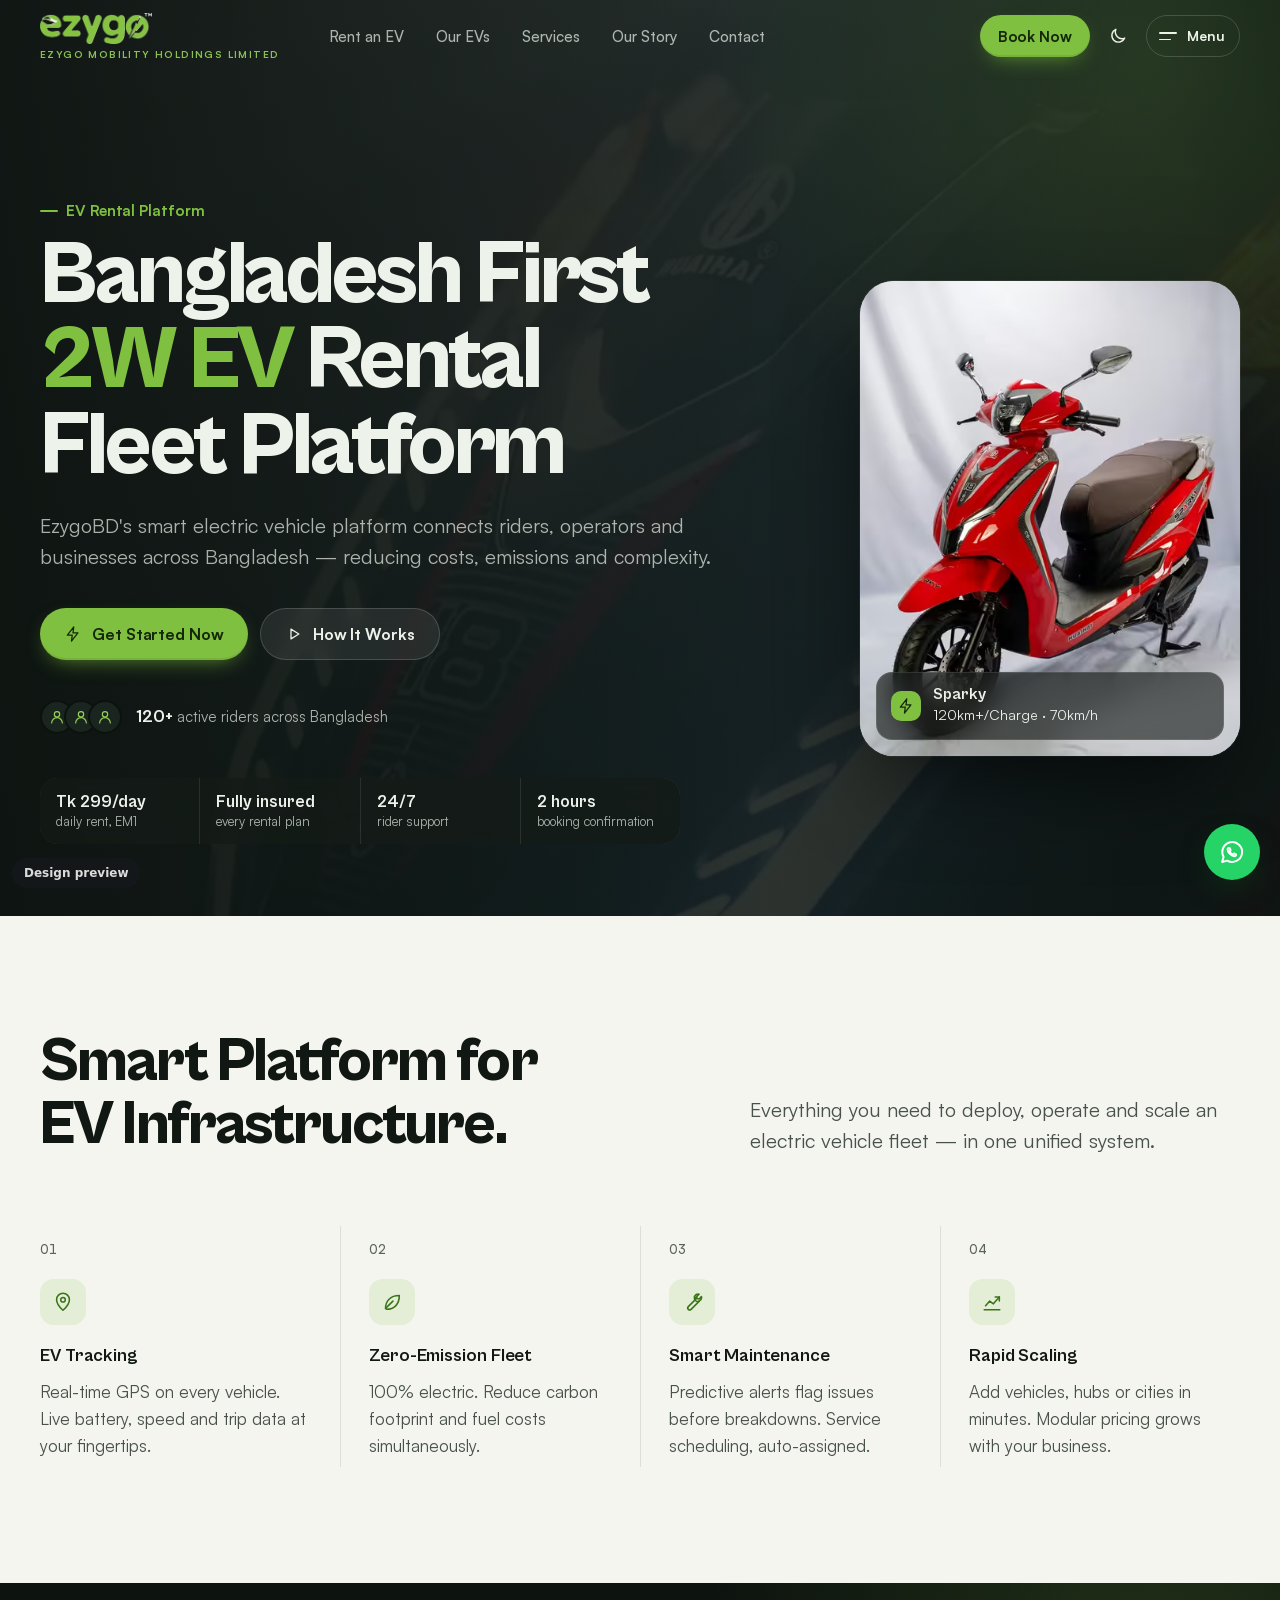
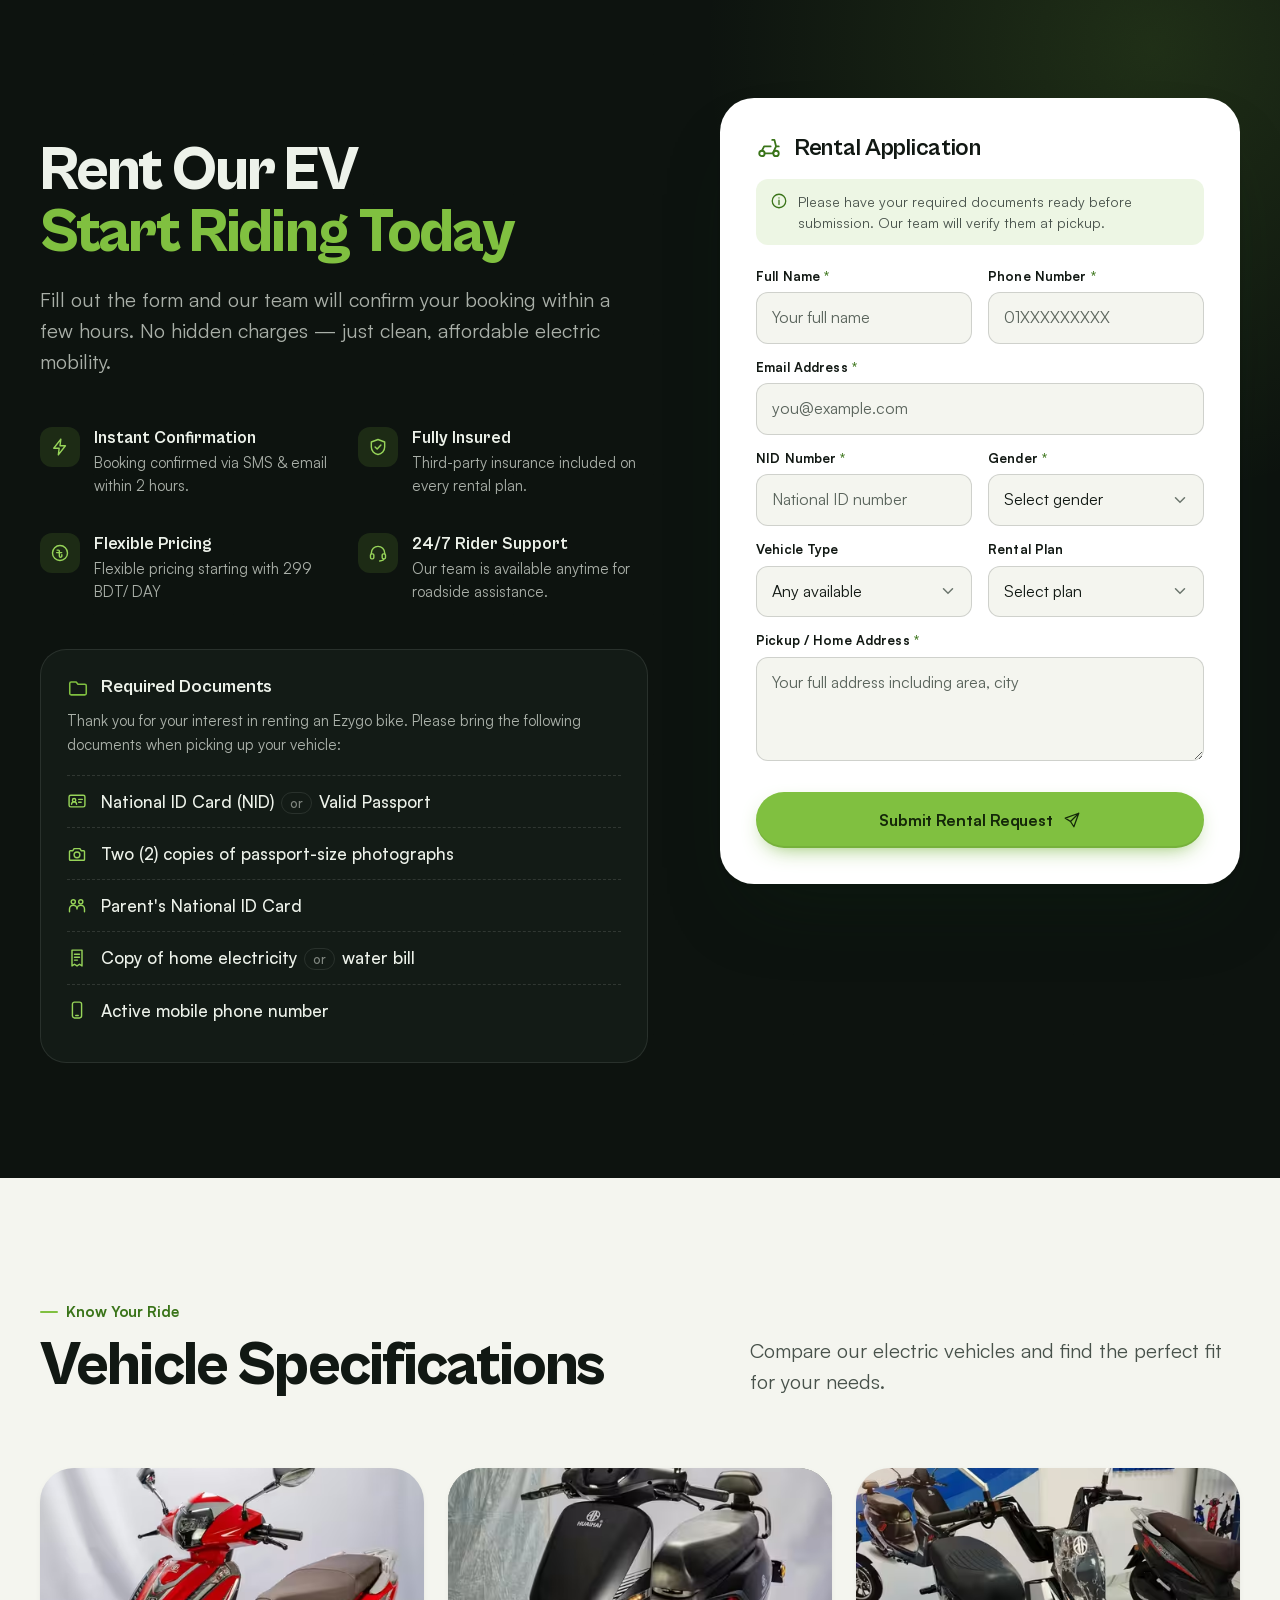
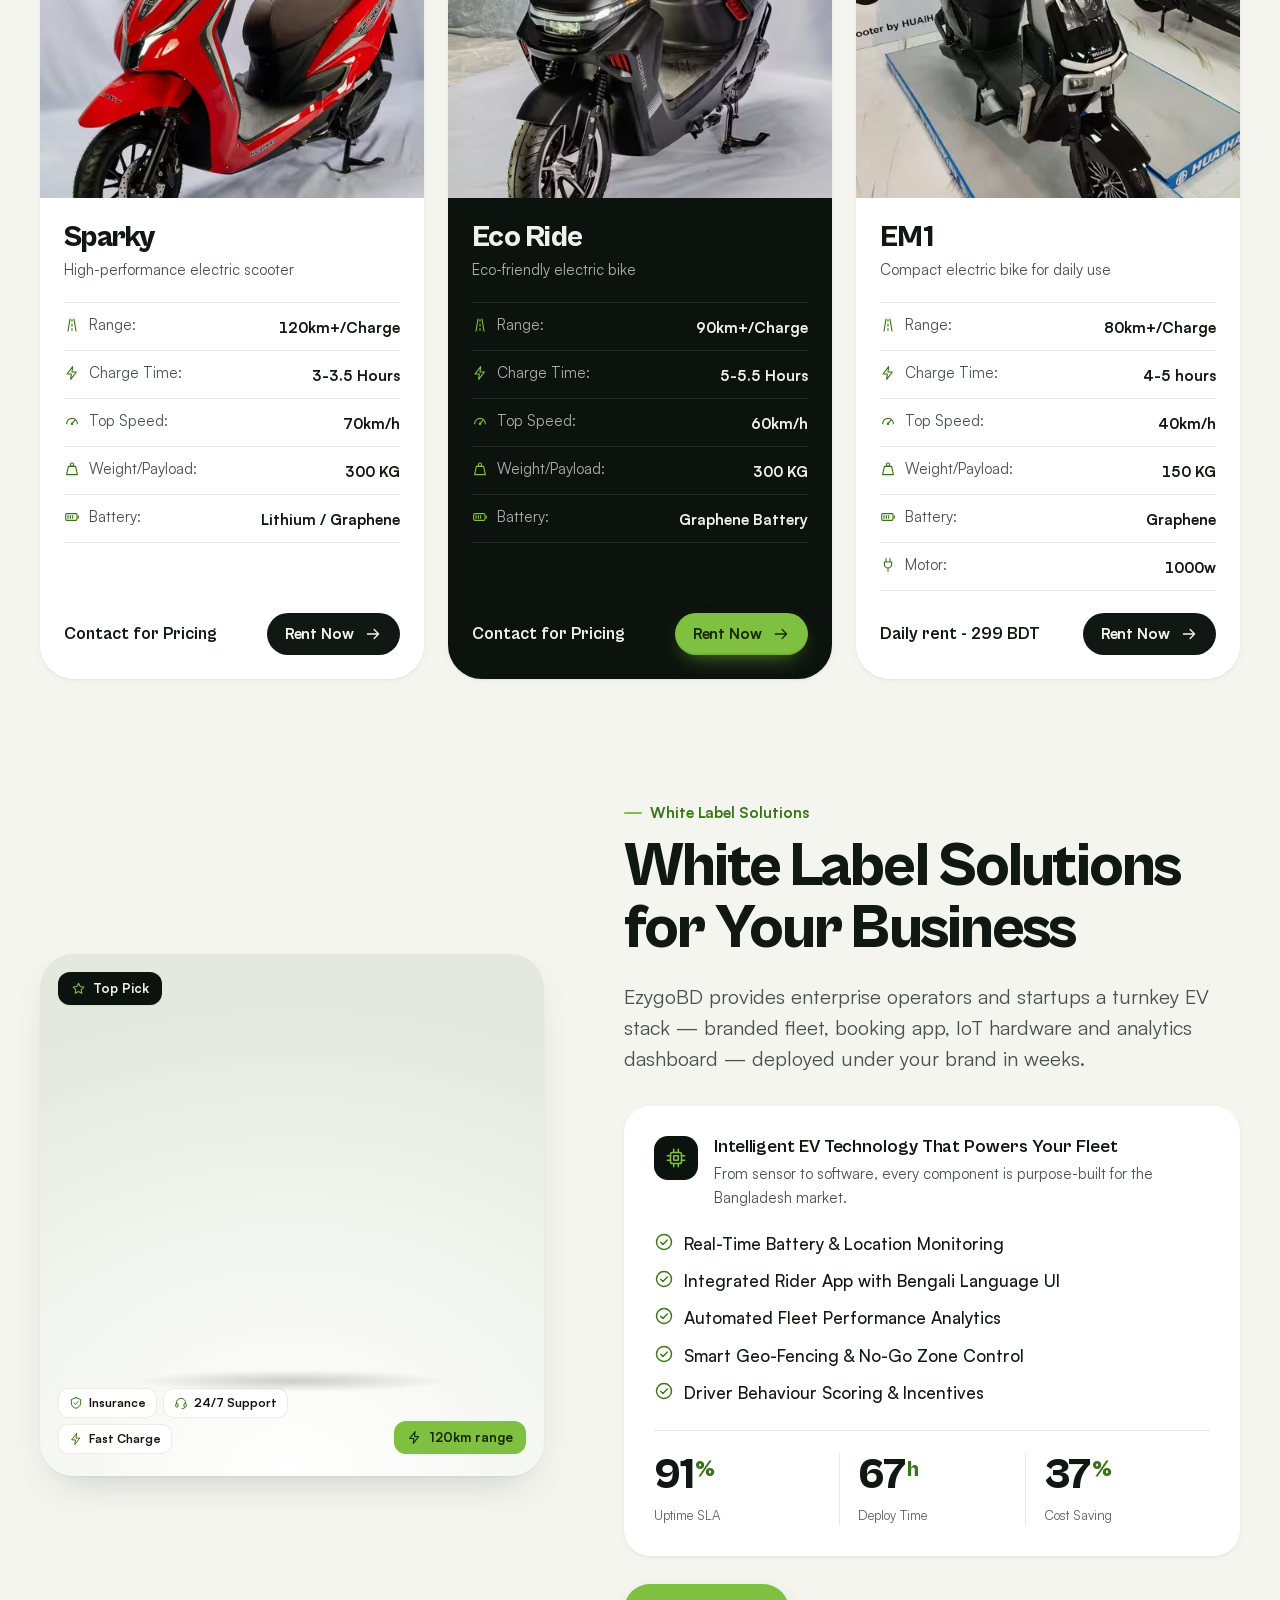
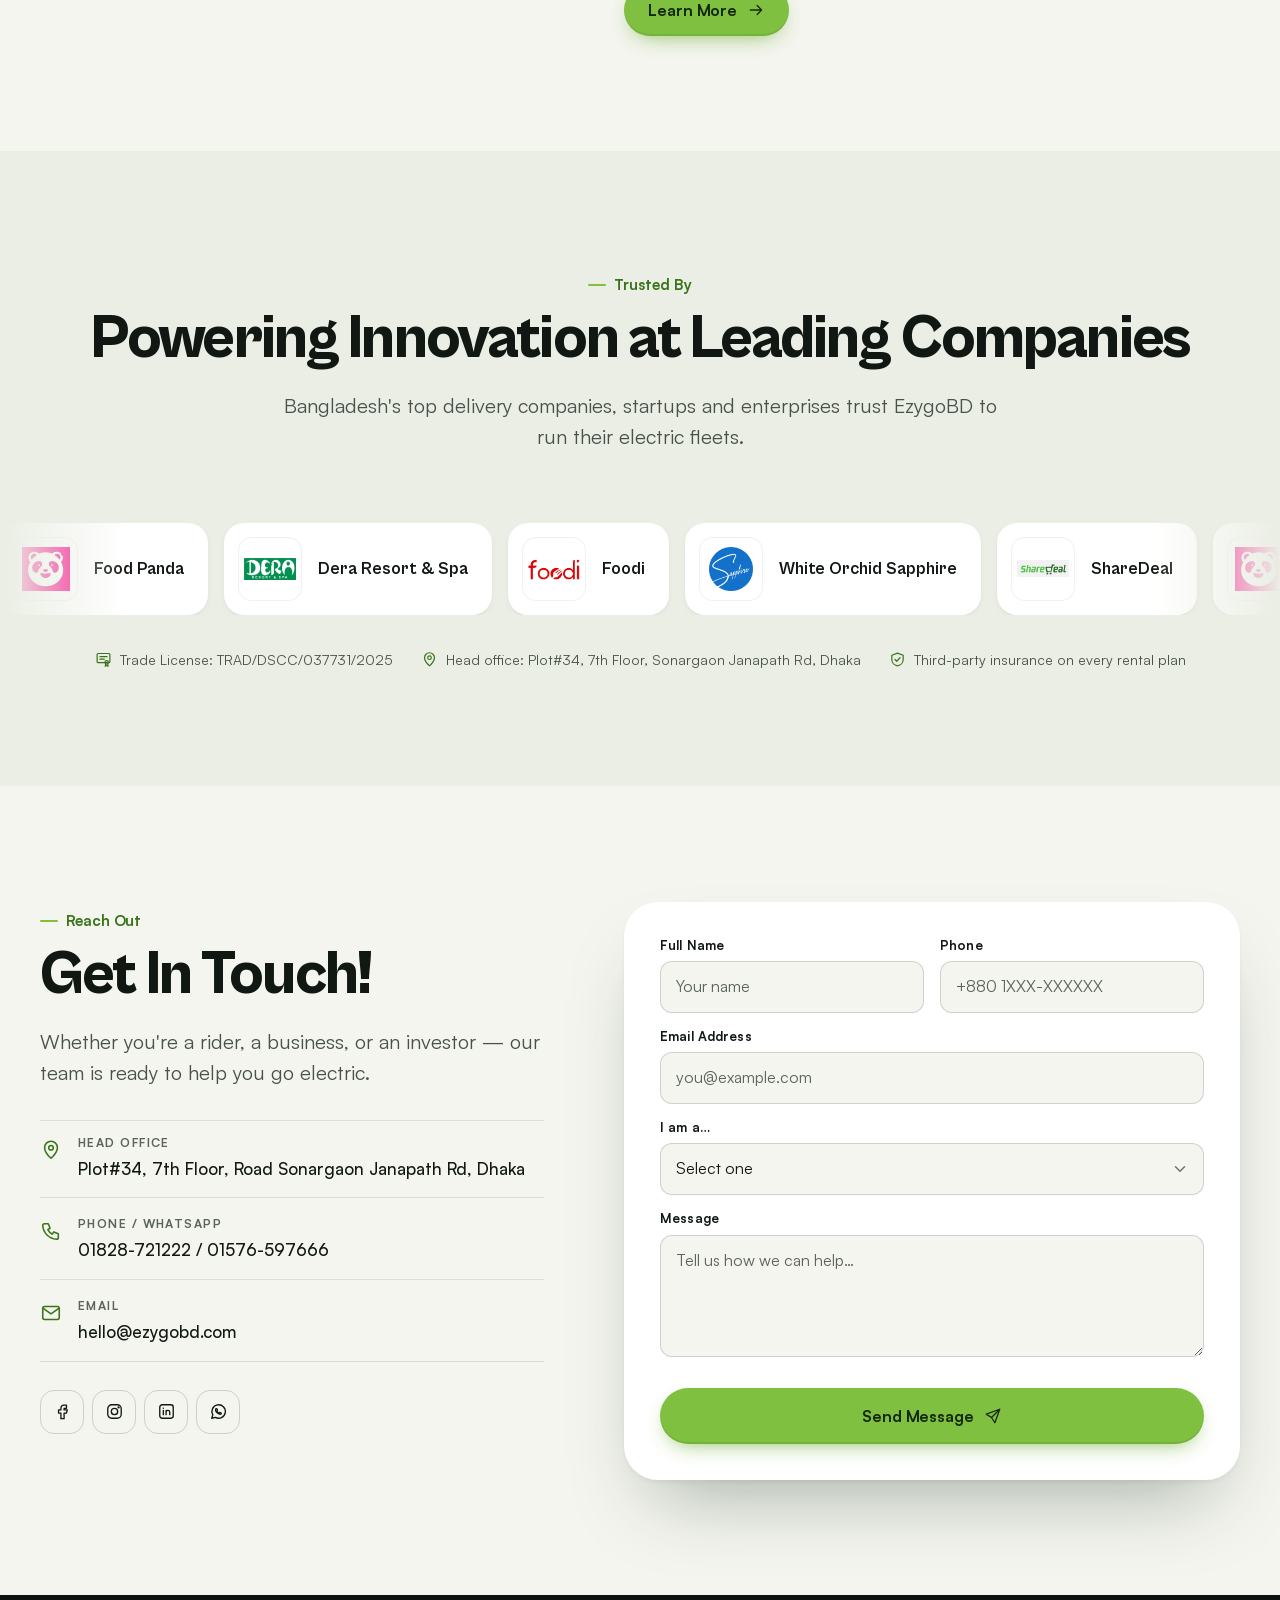
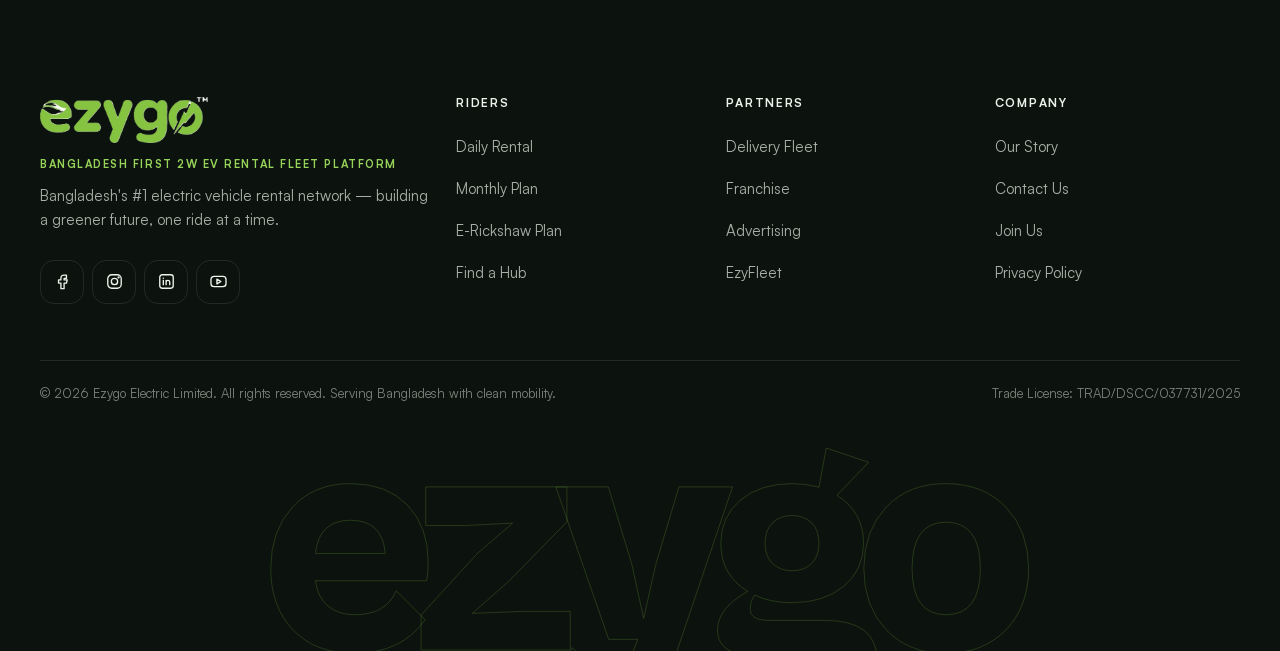
==== commit 7d94384b: "Apply design critique and code review fixes Real product photo in the home hero, always-on phone doc" ====
--- a/preview/index.html
+++ b/preview/index.html
@@ -1,512 +1,828 @@
-<!DOCTYPE html>
-<html lang="en">
-<head>
-  <meta charset="UTF-8">
-  <meta name="viewport" content="width=device-width, initial-scale=1, viewport-fit=cover">
-  <title>EzygoBD — Bangladesh&#039;s #1 EV Rental Network</title>
-  <meta name="description" content="Efficient, eco-friendly, and affordable electric vehicle rentals across Bangladesh. Rent e-scooters, e-bikes, and e-rickshaws at your fingertips.">
-  <link rel="canonical" href="https://www.ezygobd.com/">
-  <meta name="color-scheme" content="light dark">
-  <meta name="theme-color" content="#0C120E">
-
-  <link rel="icon" type="image/png" sizes="32x32" href="assets/img/icon-32.png">
-  <link rel="apple-touch-icon" href="assets/img/icon-180.png">
-
-  <meta property="og:type" content="website">
-  <meta property="og:site_name" content="EzygoBD">
-  <meta property="og:locale" content="en_US">
-  <meta property="og:url" content="https://www.ezygobd.com/">
-  <meta property="og:title" content="EzygoBD — Bangladesh&#039;s #1 EV Rental Network">
-  <meta property="og:description" content="Efficient, eco-friendly, and affordable electric vehicle rentals across Bangladesh. Rent e-scooters, e-bikes, and e-rickshaws at your fingertips.">
-  <meta property="og:image" content="https://www.ezygobd.com/assets/img/og-cover.jpg">
-  <meta property="og:image:width" content="1200">
-  <meta property="og:image:height" content="630">
-  <meta name="twitter:card" content="summary_large_image">
-  <meta name="twitter:title" content="EzygoBD — Bangladesh&#039;s #1 EV Rental Network">
-  <meta name="twitter:description" content="Efficient, eco-friendly, and affordable electric vehicle rentals across Bangladesh. Rent e-scooters, e-bikes, and e-rickshaws at your fingertips.">
-  <meta name="twitter:image" content="https://www.ezygobd.com/assets/img/og-cover.jpg">
-
-  <!-- Theme before paint (saved choice, else device setting); intro only once per visit -->
-  <script>(function(d){var e=d.documentElement;e.className+=' js';try{var t=localStorage.getItem('ezygo-theme');if(t==='dark'||t==='light')e.setAttribute('data-theme',t);if(sessionStorage.getItem('ezygo-intro'))e.className+=' seen';sessionStorage.setItem('ezygo-intro','1')}catch(x){}})(document)</script>
-  <link rel="preload" href="assets/fonts/cabinet-800.woff2" as="font" type="font/woff2" crossorigin>
-  <link rel="preload" href="assets/fonts/satoshi-400.woff2" as="font" type="font/woff2" crossorigin>
-  <link rel="stylesheet" href="assets/css/site.css?v=3.0">
-  <script type="application/ld+json">
-  {
-    "@context": "https://schema.org",
-    "@type": "LocalBusiness",
-    "name": "EzygoBD",
-    "legalName": "Ezygo Mobility Holdings Limited",
-    "url": "https://www.ezygobd.com/",
-    "logo": "https://www.ezygobd.com/assets/img/logo-480.png",
-    "image": "https://www.ezygobd.com/assets/img/og-cover.jpg",
-    "description": "Bangladesh First 2W EV Rental Fleet Platform: electric scooter and e-bike rental, delivery fleets, franchise and advertising.",
-    "telephone": "+8801828721222",
-    "email": "hello@ezygobd.com",
-    "priceRange": "Tk 299+ per day",
-    "address": {
-      "@type": "PostalAddress",
-      "streetAddress": "Plot 34, 7th Floor, Sonargaon Janapath Road",
-      "addressLocality": "Dhaka",
-      "addressCountry": "BD"
-    },
-    "sameAs": [
-      "https://www.facebook.com/share/198cbcDwWD/",
-      "https://www.instagram.com/rent_ezygo",
-      "https://www.linkedin.com/company/ezygo-mobility-holdings-limited/"
-    ]
-  }
-  </script>
-  <link rel="preload" as="image" href="assets/video/ezygo-hero-poster.webp" type="image/webp">
-
-  <meta name="robots" content="noindex, nofollow">
-  <style>.preview-badge{position:fixed;left:12px;bottom:12px;z-index:9999;background:#16181D;color:#fff;font:600 12px/1 system-ui,sans-serif;padding:9px 12px;border-radius:999px;opacity:.85}
-  .preview-toast{position:fixed;left:50%;bottom:24px;transform:translateX(-50%);z-index:9999;max-width:min(92vw,420px);background:#16181D;color:#fff;font:15px/1.45 system-ui,sans-serif;padding:14px 18px;border-radius:14px;box-shadow:0 8px 30px rgba(0,0,0,.25)}</style>
-  <script>document.addEventListener('submit',function(e){e.preventDefault();e.stopImmediatePropagation();var t=document.createElement('div');t.className='preview-toast';t.setAttribute('role','status');t.textContent='This is a design preview, so forms are switched off. Nothing was sent.';document.body.appendChild(t);setTimeout(function(){t.remove()},4500)},true);</script>
-</head>
-<body><div class="preview-badge" aria-hidden="true">Design preview</div>
-  <a class="skip" href="#main">Skip to content</a>
-
-  <!-- Intro: once per visit, CSS only -->
-  <div class="intro" aria-hidden="true">
-    <img src="assets/img/logo-480.webp" width="240" height="65" alt="">
-    <span class="intro__bar"><span></span></span>
-    <p class="intro__tag">Bangladesh First EV Network</p>
-  </div>
-
-  <header class="site-head" id="top">
-    <div class="site-head__in wrap">
-      <a href="index.html" class="brand" aria-label="EzygoBD home">
-        <picture><source type="image/webp" srcset="assets/img/logo-240.webp 1x, assets/img/logo-480.webp 2x"><img src="assets/img/logo-240.png" width="120" height="33" alt="EzygoBD"></picture>
-        <span class="brand__tag">Ezygo Mobility Holdings Limited</span>
-      </a>
-
-      <nav class="nav" aria-label="Main">
-        <a href="index.html#rent-ev">Rent an EV</a>
-        <a href="evs.html">Our EVs</a>
-        <a href="services.html">Services</a>
-        <a href="about.html">Our Story</a>
-        <a href="contact.html">Contact</a>
-      </nav>
-
-      <div class="site-head__act">
-        <a href="index.html#rent-ev" class="btn btn--lime btn--sm site-head__cta">Book Now</a>
-        <button class="icon-btn theme-btn" type="button" id="themeToggle" aria-label="Switch to dark mode" aria-pressed="false">
-          <svg class="ic" viewBox="0 0 24 24" width="24" height="24" fill="none" stroke="currentColor" stroke-width="1.7" stroke-linecap="round" stroke-linejoin="round" aria-hidden="true" focusable="false"><path d="M20 14.5A8 8 0 0 1 9.5 4a8 8 0 1 0 10.5 10.5z"/></svg><svg class="ic" viewBox="0 0 24 24" width="24" height="24" fill="none" stroke="currentColor" stroke-width="1.7" stroke-linecap="round" stroke-linejoin="round" aria-hidden="true" focusable="false"><circle cx="12" cy="12" r="4"/><path d="M12 2.5v2M12 19.5v2M4.6 4.6l1.4 1.4M18 18l1.4 1.4M2.5 12h2M19.5 12h2M4.6 19.4L6 18M18 6l1.4-1.4"/></svg>        </button>
-        <button class="icon-btn menu-btn" type="button" id="menuBtn" aria-label="Open menu" aria-expanded="false" aria-controls="megaMenu">
-          <span class="menu-btn__lines"><span></span><span></span></span>
-          <span class="menu-btn__txt">Menu</span>
-        </button>
-      </div>
-    </div>
-  </header>
-
-  <!-- Full-screen menu -->
-  <div class="mega" id="megaMenu" role="dialog" aria-modal="true" aria-label="Site menu" hidden>
-    <div class="mega__in wrap">
-      <div class="mega__top">
-        <a href="index.html" class="mega__brand">
-          <img src="assets/img/logo-240.webp" width="120" height="33" alt="EzygoBD">
-          <span>Bangladesh First 2W EV Rental Fleet Platform</span>
-        </a>
-        <button class="icon-btn mega__close" type="button" id="megaClose" aria-label="Close menu"><svg class="ic" viewBox="0 0 24 24" width="24" height="24" fill="none" stroke="currentColor" stroke-width="1.7" stroke-linecap="round" stroke-linejoin="round" aria-hidden="true" focusable="false"><path d="M6 6l12 12M18 6L6 18"/></svg></button>
-      </div>
-
-      <div class="mega__cols">
-        <div class="mega__col">
-          <h3>Home</h3>
-          <ul>
-            <li><a href="index.html" class="is-on" aria-current="page">Home</a></li>
-            <li><a href="index.html#rent-ev">Rent an EV</a></li>
-            <li><a href="index.html#ev-specs">Vehicle Specs</a></li>
-            <li><a href="evs.html#ezyfleet">EzyFleet</a></li>
-          </ul>
-        </div>
-        <div class="mega__col">
-          <h3>Our Story</h3>
-          <ul>
-            <li><a href="about.html">About Us</a></li>
-            <li><a href="about.html#certificates">Certificates</a></li>
-            <li><a href="about.html#awards">Winning Awards</a></li>
-          </ul>
-        </div>
-        <div class="mega__col">
-          <h3 class="mega__ghost">Team</h3>
-          <ul>
-            <li><a href="team.html">Team</a></li>
-          </ul>
-        </div>
-        <div class="mega__col">
-          <h3>Services</h3>
-          <ul>
-            <li><a href="services.html">EV Rental Plans</a></li>
-            <li><a href="services.html#delivery">Delivery Fleet</a></li>
-            <li><a href="services.html#corporate">Corporate Fleet</a></li>
-            <li><a href="services.html#rent-to-own">Rent to Own</a></li>
-          </ul>
-        </div>
-        <div class="mega__col">
-          <h3>Contact Us</h3>
-          <ul>
-            <li><a href="contact.html">Contact Us</a></li>
-          </ul>
-        </div>
-        <div class="mega__col">
-          <h3>Join Us</h3>
-          <ul>
-            <li><a href="join.html">Join Us</a></li>
-            <li><a href="join.html#franchise">Franchise (FOCO)</a></li>
-            <li><a href="join.html#franchise">Franchise (FOFO)</a></li>
-          </ul>
-        </div>
-      </div>
-
-      <div class="mega__cards">
-        <a href="index.html#rent-ev" class="mega__card"><svg class="ic" viewBox="0 0 24 24" width="24" height="24" fill="none" stroke="currentColor" stroke-width="1.7" stroke-linecap="round" stroke-linejoin="round" aria-hidden="true" focusable="false"><circle cx="5.5" cy="17" r="2.5"/><circle cx="18.5" cy="17" r="2.5"/><path d="M8 17h7.5l3-6.5H21M15 4.5h2l1.5 6M5.5 14.5l2-4h6"/></svg><span>Rent an EV</span><svg class="ic" viewBox="0 0 24 24" width="24" height="24" fill="none" stroke="currentColor" stroke-width="1.7" stroke-linecap="round" stroke-linejoin="round" aria-hidden="true" focusable="false"><path d="M7 17L17 7M8.5 7H17v8.5"/></svg></a>
-        <a href="services.html" class="mega__card"><svg class="ic" viewBox="0 0 24 24" width="24" height="24" fill="none" stroke="currentColor" stroke-width="1.7" stroke-linecap="round" stroke-linejoin="round" aria-hidden="true" focusable="false"><path d="M2.5 6h11v10h-11zM13.5 9.5h4l3 3.5V16h-7"/><circle cx="6.5" cy="17.5" r="2"/><circle cx="17" cy="17.5" r="2"/></svg><span>Delivery Fleet</span><svg class="ic" viewBox="0 0 24 24" width="24" height="24" fill="none" stroke="currentColor" stroke-width="1.7" stroke-linecap="round" stroke-linejoin="round" aria-hidden="true" focusable="false"><path d="M7 17L17 7M8.5 7H17v8.5"/></svg></a>
-        <a href="join.html#franchise" class="mega__card"><svg class="ic" viewBox="0 0 24 24" width="24" height="24" fill="none" stroke="currentColor" stroke-width="1.7" stroke-linecap="round" stroke-linejoin="round" aria-hidden="true" focusable="false"><path d="M3.5 8l4.5 4 4-6.5 4 6.5 4.5-4-1.5 10.5h-14L3.5 8z"/><path d="M5.5 21h13"/></svg><span>Franchise</span><svg class="ic" viewBox="0 0 24 24" width="24" height="24" fill="none" stroke="currentColor" stroke-width="1.7" stroke-linecap="round" stroke-linejoin="round" aria-hidden="true" focusable="false"><path d="M7 17L17 7M8.5 7H17v8.5"/></svg></a>
-        <a href="contact.html" class="mega__card"><svg class="ic" viewBox="0 0 24 24" width="24" height="24" fill="none" stroke="currentColor" stroke-width="1.7" stroke-linecap="round" stroke-linejoin="round" aria-hidden="true" focusable="false"><path d="M4 13v-1a8 8 0 0 1 16 0v1"/><rect x="3" y="13" width="4" height="6" rx="1.5"/><rect x="17" y="13" width="4" height="6" rx="1.5"/><path d="M19 19c0 1.5-2 2.5-5 2.5"/></svg><span>Contact Us</span><svg class="ic" viewBox="0 0 24 24" width="24" height="24" fill="none" stroke="currentColor" stroke-width="1.7" stroke-linecap="round" stroke-linejoin="round" aria-hidden="true" focusable="false"><path d="M7 17L17 7M8.5 7H17v8.5"/></svg></a>
-      </div>
-    </div>
-  </div>
-
-<main id="main">
-
-  <!-- ============ HERO ============ -->
-  <section class="hero hero--home">
-    <video class="hero__video" muted loop playsinline preload="none" aria-hidden="true" tabindex="-1" poster="assets/video/ezygo-hero-poster.webp" data-autoplay><source src="assets/video/ezygo-hero-480.mp4" type="video/mp4" media="(max-width: 640px)"><source src="assets/video/ezygo-hero-720.mp4" type="video/mp4"></video>    <div class="glow"></div>
-    <div class="hero__in wrap">
-      <div>
-        <p class="kick" data-reveal style="--i:0">EV Rental Platform</p>
-        <h1 class="d1 balance" data-reveal style="--i:1">Bangladesh First <em>2W EV</em> Rental Fleet Platform</h1>
-        <p class="lead" data-reveal style="--i:2">EzygoBD's smart electric vehicle platform connects riders, operators and businesses across Bangladesh — reducing costs, emissions and complexity.</p>
-        <div class="hero__ctas" data-reveal style="--i:3">
-          <a href="#rent-ev" class="btn btn--lime"><svg class="ic" viewBox="0 0 24 24" width="24" height="24" fill="none" stroke="currentColor" stroke-width="1.7" stroke-linecap="round" stroke-linejoin="round" aria-hidden="true" focusable="false"><path d="M13 2.5L4.5 13.5h6.5l-1 8 8.5-11h-6.5l1-8z"/></svg> Get Started Now</a>
-          <a href="#evs-platform" class="btn btn--glass"><svg class="ic" viewBox="0 0 24 24" width="24" height="24" fill="none" stroke="currentColor" stroke-width="1.7" stroke-linecap="round" stroke-linejoin="round" aria-hidden="true" focusable="false"><path d="M8 5.5v13l10.5-6.5L8 5.5z"/></svg> How It Works</a>
-        </div>
-        <div class="riders" data-reveal style="--i:4">
-          <div class="riders__faces" aria-hidden="true"><span><svg class="ic" viewBox="0 0 24 24" width="24" height="24" fill="none" stroke="currentColor" stroke-width="1.7" stroke-linecap="round" stroke-linejoin="round" aria-hidden="true" focusable="false"><circle cx="12" cy="8" r="4"/><path d="M4 21a8 8 0 0 1 16 0"/></svg></span><span><svg class="ic" viewBox="0 0 24 24" width="24" height="24" fill="none" stroke="currentColor" stroke-width="1.7" stroke-linecap="round" stroke-linejoin="round" aria-hidden="true" focusable="false"><circle cx="12" cy="8" r="4"/><path d="M4 21a8 8 0 0 1 16 0"/></svg></span><span><svg class="ic" viewBox="0 0 24 24" width="24" height="24" fill="none" stroke="currentColor" stroke-width="1.7" stroke-linecap="round" stroke-linejoin="round" aria-hidden="true" focusable="false"><circle cx="12" cy="8" r="4"/><path d="M4 21a8 8 0 0 1 16 0"/></svg></span></div>
-          <p><strong>120+</strong> active riders across Bangladesh</p>
-        </div>
-        <ul class="facts" data-reveal style="--i:5" aria-label="At a glance">
-          <li><b>299 BDT</b>daily rent, EM1</li>
-          <li><b>Fully insured</b>every rental plan</li>
-          <li><b>24/7</b>rider support</li>
-          <li><b>2 hours</b>booking confirmation</li>
-        </ul>
-      </div>
-      <div class="hero__frame" data-reveal="pop" style="--i:3" aria-hidden="true">
-        <video muted loop playsinline preload="none" poster="assets/video/ezygo-hero-poster.webp" data-autoplay tabindex="-1">
-          <source src="assets/video/ezygo-hero-720.mp4" type="video/mp4">
-        </video>
-        <div class="hero__chip"><svg class="ic" viewBox="0 0 24 24" width="24" height="24" fill="none" stroke="currentColor" stroke-width="1.7" stroke-linecap="round" stroke-linejoin="round" aria-hidden="true" focusable="false"><path d="M13 2.5L4.5 13.5h6.5l-1 8 8.5-11h-6.5l1-8z"/></svg><div><b>Sparky</b>120km+ / charge · 70km/h</div></div>
-      </div>
-    </div>
-  </section>
-
-  <!-- ============ PLATFORM STRIP ============ -->
-  <section class="sec" id="evs-platform">
-    <div class="wrap">
-      <div class="head head--split">
-        <h2 class="d2 balance" data-reveal>Smart Platform for EV Infrastructure.</h2>
-        <p class="lead" data-reveal style="--i:1">Everything you need to deploy, operate and scale an electric vehicle fleet — in one unified system.</p>
-      </div>
-      <div class="feats feats--4" data-stagger>
-        <div class="feat"><span class="feat__n">01</span><div class="feat__ic"><svg class="ic" viewBox="0 0 24 24" width="24" height="24" fill="none" stroke="currentColor" stroke-width="1.7" stroke-linecap="round" stroke-linejoin="round" aria-hidden="true" focusable="false"><path d="M12 21s-7-6.2-7-11.5a7 7 0 0 1 14 0C19 14.8 12 21 12 21z"/><circle cx="12" cy="9.5" r="2.5"/></svg></div><h3 class="h4">EV Tracking</h3><p>Real-time GPS on every vehicle. Live battery, speed and trip data at your fingertips.</p></div>
-        <div class="feat"><span class="feat__n">02</span><div class="feat__ic"><svg class="ic" viewBox="0 0 24 24" width="24" height="24" fill="none" stroke="currentColor" stroke-width="1.7" stroke-linecap="round" stroke-linejoin="round" aria-hidden="true" focusable="false"><path d="M5 19c0-8 5-14 15-14 0 10-6 15-14 15"/><path d="M5 19l8-8"/></svg></div><h3 class="h4">Zero-Emission Fleet</h3><p>100% electric. Reduce carbon footprint and fuel costs simultaneously.</p></div>
-        <div class="feat"><span class="feat__n">03</span><div class="feat__ic"><svg class="ic" viewBox="0 0 24 24" width="24" height="24" fill="none" stroke="currentColor" stroke-width="1.7" stroke-linecap="round" stroke-linejoin="round" aria-hidden="true" focusable="false"><path d="M14.7 6.3a4 4 0 0 0 5 5L11 20a2.1 2.1 0 0 1-3-3l8.7-8.7z"/><path d="M14.7 6.3a4 4 0 0 1 5-2.8l-2.6 2.6.4 2.2 2.2.4 2.6-2.6a4 4 0 0 1-2.8 5"/></svg></div><h3 class="h4">Smart Maintenance</h3><p>Predictive alerts flag issues before breakdowns. Service scheduling, auto-assigned.</p></div>
-        <div class="feat"><span class="feat__n">04</span><div class="feat__ic"><svg class="ic" viewBox="0 0 24 24" width="24" height="24" fill="none" stroke="currentColor" stroke-width="1.7" stroke-linecap="round" stroke-linejoin="round" aria-hidden="true" focusable="false"><path d="M3.5 20.5h17M5 16l4.5-5 4 3L20 6.5"/><path d="M15.5 6.5H20V11"/></svg></div><h3 class="h4">Rapid Scaling</h3><p>Add vehicles, hubs or cities in minutes. Modular pricing grows with your business.</p></div>
-      </div>
-    </div>
-  </section>
-
-  <!-- ============ RENT OUR EV ============ -->
-  <section class="sec sec--night" id="rent-ev">
-    <div class="glow"></div>
-    <div class="wrap rent">
-      <div class="rent__info">
-        <p class="kick" data-reveal>Get Behind the Wheel</p>
-        <h2 class="d2" data-reveal style="--i:1">Rent Our EV<br><em>Start Riding Today</em></h2>
-        <p class="lead" data-reveal style="--i:2">Fill out the form and our team will confirm your booking within a few hours. No hidden charges — just clean, affordable electric mobility.</p>
-
-        <ul class="perks" data-stagger>
-          <li class="perk"><span class="perk__ic"><svg class="ic" viewBox="0 0 24 24" width="24" height="24" fill="none" stroke="currentColor" stroke-width="1.7" stroke-linecap="round" stroke-linejoin="round" aria-hidden="true" focusable="false"><path d="M13 2.5L4.5 13.5h6.5l-1 8 8.5-11h-6.5l1-8z"/></svg></span><div><strong>Instant Confirmation</strong><p>Booking confirmed via SMS &amp; email within 2 hours.</p></div></li>
-          <li class="perk"><span class="perk__ic"><svg class="ic" viewBox="0 0 24 24" width="24" height="24" fill="none" stroke="currentColor" stroke-width="1.7" stroke-linecap="round" stroke-linejoin="round" aria-hidden="true" focusable="false"><path d="M12 3l8 3v6c0 4.5-3.4 8.3-8 9-4.6-.7-8-4.5-8-9V6l8-3z"/><path d="M8.5 12l2.5 2.5 4.5-5"/></svg></span><div><strong>Fully Insured</strong><p>Third-party insurance included on every rental plan.</p></div></li>
-          <li class="perk"><span class="perk__ic"><svg class="ic" viewBox="0 0 24 24" width="24" height="24" fill="none" stroke="currentColor" stroke-width="1.7" stroke-linecap="round" stroke-linejoin="round" aria-hidden="true" focusable="false"><circle cx="12" cy="12" r="9"/><path d="M8.5 8.5h1.7c.6 0 1 .4 1 1v6a1.5 1.5 0 0 0 3 0V14M8 11.5h6"/></svg></span><div><strong>Flexible Pricing</strong><p>Flexible pricing starting with 299 BDT/ DAY</p></div></li>
-          <li class="perk"><span class="perk__ic"><svg class="ic" viewBox="0 0 24 24" width="24" height="24" fill="none" stroke="currentColor" stroke-width="1.7" stroke-linecap="round" stroke-linejoin="round" aria-hidden="true" focusable="false"><path d="M4 13v-1a8 8 0 0 1 16 0v1"/><rect x="3" y="13" width="4" height="6" rx="1.5"/><rect x="17" y="13" width="4" height="6" rx="1.5"/><path d="M19 19c0 1.5-2 2.5-5 2.5"/></svg></span><div><strong>24/7 Rider Support</strong><p>Our team is available anytime for roadside assistance.</p></div></li>
-        </ul>
-
-        <div class="docs" data-reveal>
-          <div class="docs__head"><svg class="ic" viewBox="0 0 24 24" width="24" height="24" fill="none" stroke="currentColor" stroke-width="1.7" stroke-linecap="round" stroke-linejoin="round" aria-hidden="true" focusable="false"><path d="M3 7.5V18a1.5 1.5 0 0 0 1.5 1.5h15A1.5 1.5 0 0 0 21 18V9.5A1.5 1.5 0 0 0 19.5 8H12l-2-2.5H4.5A1.5 1.5 0 0 0 3 7z"/></svg><h3 class="h4">Required Documents</h3></div>
-          <p>Thank you for your interest in renting an Ezygo bike. Please bring the following documents when picking up your vehicle:</p>
-          <ul>
-            <li><svg class="ic" viewBox="0 0 24 24" width="24" height="24" fill="none" stroke="currentColor" stroke-width="1.7" stroke-linecap="round" stroke-linejoin="round" aria-hidden="true" focusable="false"><rect x="2.5" y="5" width="19" height="14" rx="2"/><circle cx="8.5" cy="11" r="2"/><path d="M5.5 16a3 3 0 0 1 6 0M14 10h4.5M14 13.5h3"/></svg><span>National ID Card (NID) <em>or</em> Valid Passport</span></li>
-            <li><svg class="ic" viewBox="0 0 24 24" width="24" height="24" fill="none" stroke="currentColor" stroke-width="1.7" stroke-linecap="round" stroke-linejoin="round" aria-hidden="true" focusable="false"><path d="M4 8h3l1.5-2.5h7L17 8h3a1 1 0 0 1 1 1v9.5a1 1 0 0 1-1 1H4a1 1 0 0 1-1-1V9a1 1 0 0 1 1-1z"/><circle cx="12" cy="13" r="3.5"/></svg><span>Two (2) copies of passport-size photographs</span></li>
-            <li><svg class="ic" viewBox="0 0 24 24" width="24" height="24" fill="none" stroke="currentColor" stroke-width="1.7" stroke-linecap="round" stroke-linejoin="round" aria-hidden="true" focusable="false"><circle cx="7.5" cy="7" r="2.5"/><circle cx="16.5" cy="7" r="2.5"/><path d="M3 19v-3.5a4.5 4.5 0 0 1 9 0M12 15.5a4.5 4.5 0 0 1 9 0V19"/></svg><span>Parent's National ID Card</span></li>
-            <li><svg class="ic" viewBox="0 0 24 24" width="24" height="24" fill="none" stroke="currentColor" stroke-width="1.7" stroke-linecap="round" stroke-linejoin="round" aria-hidden="true" focusable="false"><path d="M6 2.5h12v19l-3-2-3 2-3-2-3 2v-19z"/><path d="M9 7.5h6M9 11h6M9 14.5h3.5"/></svg><span>Copy of home electricity <em>or</em> water bill</span></li>
-            <li><svg class="ic" viewBox="0 0 24 24" width="24" height="24" fill="none" stroke="currentColor" stroke-width="1.7" stroke-linecap="round" stroke-linejoin="round" aria-hidden="true" focusable="false"><rect x="6.5" y="2.5" width="11" height="19" rx="2.5"/><path d="M10.5 18.5h3"/></svg><span>Active mobile phone number</span></li>
-          </ul>
-        </div>
-      </div>
-
-      <div class="rent__form" data-reveal="pop">
-        <div class="form-card">
-          <h3 class="h3 form-card__title"><svg class="ic" viewBox="0 0 24 24" width="24" height="24" fill="none" stroke="currentColor" stroke-width="1.7" stroke-linecap="round" stroke-linejoin="round" aria-hidden="true" focusable="false"><circle cx="5.5" cy="17" r="2.5"/><circle cx="18.5" cy="17" r="2.5"/><path d="M8 17h7.5l3-6.5H21M15 4.5h2l1.5 6M5.5 14.5l2-4h6"/></svg> Rental Application</h3>
-          <p class="form-note"><svg class="ic" viewBox="0 0 24 24" width="24" height="24" fill="none" stroke="currentColor" stroke-width="1.7" stroke-linecap="round" stroke-linejoin="round" aria-hidden="true" focusable="false"><circle cx="12" cy="12" r="9"/><path d="M12 11v5.5M12 7.8v.1"/></svg> Please have your required documents ready before submission. Our team will verify them at pickup.</p>
-
-          <form action="form-handler.html" method="POST" data-form="rent_ev" class="fields">
-            <input type="hidden" name="form_type" value="rent_ev">
-            <p class="form-msg form-msg--ok" data-notice="success" role="status" hidden>Thank you. Your rental request is in. Our team will call you to confirm your booking.</p>
-            <p class="form-msg form-msg--err" data-notice="error" role="alert" hidden>Your request didn't go through. Please check the fields, or call 01828-721222.</p>
-            <div class="row2">
-              <div class="field"><label for="revName">Full Name <span>*</span></label><input type="text" id="revName" name="name" placeholder="Your full name" autocomplete="name" required></div>
-              <div class="field"><label for="revPhone">Phone Number <span>*</span></label><input type="tel" id="revPhone" name="phone" placeholder="01XXXXXXXXX" autocomplete="tel" inputmode="tel" required></div>
-            </div>
-            <div class="field"><label for="revEmail">Email Address <span>*</span></label><input type="email" id="revEmail" name="email" placeholder="you@example.com" autocomplete="email" required></div>
-            <div class="row2">
-              <div class="field"><label for="revNid">NID Number <span>*</span></label><input type="text" id="revNid" name="nid" placeholder="National ID number" inputmode="numeric" required></div>
-              <div class="field"><label for="revGender">Gender <span>*</span></label>
-                <select id="revGender" name="gender" required>
-                  <option value="">Select gender</option><option value="Male">Male</option><option value="Female">Female</option><option value="Other">Other</option>
-                </select></div>
-            </div>
-            <div class="row2">
-              <div class="field"><label for="revVehicle">Vehicle Type</label>
-                <select id="revVehicle" name="vehicle_type">
-                  <option value="">Any available</option><option value="E-Scooter">EzyGo E-Scooter</option><option value="E-Bike">EzyRide E-Bike</option><option value="E-Rickshaw">EzyHaul E-Rickshaw</option>
-                </select></div>
-              <div class="field"><label for="revPlan">Rental Plan</label>
-                <select id="revPlan" name="rental_plan">
-                  <option value="">Select plan</option><option value="Daily">Daily</option><option value="Weekly">Weekly</option><option value="Monthly">Monthly</option>
-                </select></div>
-            </div>
-            <div class="field"><label for="revAddress">Pickup / Home Address <span>*</span></label><textarea id="revAddress" name="address" rows="3" placeholder="Your full address including area, city" autocomplete="street-address" required></textarea></div>
-            <button type="submit" class="btn btn--lime">Submit Rental Request <svg class="ic" viewBox="0 0 24 24" width="24" height="24" fill="none" stroke="currentColor" stroke-width="1.7" stroke-linecap="round" stroke-linejoin="round" aria-hidden="true" focusable="false"><path d="M21 3L10 14M21 3l-6.5 18-4.5-7-7-4.5L21 3z"/></svg></button>
-          </form>
-        </div>
-      </div>
-    </div>
-  </section>
-
-  <!-- ============ VEHICLE SPECIFICATIONS ============ -->
-  <section class="sec" id="ev-specs">
-    <div class="wrap">
-      <div class="head head--split">
-        <div>
-          <p class="kick" data-reveal>Know Your Ride</p>
-          <h2 class="d2" data-reveal style="--i:1">Vehicle Specifications</h2>
-        </div>
-        <p class="lead" data-reveal style="--i:2">Compare our electric vehicles and find the perfect fit for your needs.</p>
-      </div>
-      <div class="bikes" data-stagger="pop">
-        <article class="bike" data-tilt>
-          <div class="bike__pic"><picture><source type="image/avif" srcset="assets/img/sparky-480.avif 480w, assets/img/sparky-800.avif 800w, assets/img/sparky-1200.avif 1200w" sizes="(min-width: 1080px) 400px, (min-width: 720px) 50vw, 100vw"><source type="image/webp" srcset="assets/img/sparky-480.webp 480w, assets/img/sparky-800.webp 800w, assets/img/sparky-1200.webp 1200w" sizes="(min-width: 1080px) 400px, (min-width: 720px) 50vw, 100vw"><img src="assets/img/sparky-800.webp" width="800" height="1102" alt="Sparky Electric Bike" loading="lazy" decoding="async"></picture></div>
-          <div class="bike__body">
-            <h3 class="bike__name">Sparky</h3>
-            <p class="bike__line">High-performance electric scooter</p>
-            <dl class="specs">
-              <div><dt><svg class="ic" viewBox="0 0 24 24" width="24" height="24" fill="none" stroke="currentColor" stroke-width="1.7" stroke-linecap="round" stroke-linejoin="round" aria-hidden="true" focusable="false"><path d="M6 21L9 3M18 21L15 3M12 4v2.5M12 10.5v3M12 17.5V20"/></svg>Range:</dt><dd>120km+/Charge</dd></div>
-              <div><dt><svg class="ic" viewBox="0 0 24 24" width="24" height="24" fill="none" stroke="currentColor" stroke-width="1.7" stroke-linecap="round" stroke-linejoin="round" aria-hidden="true" focusable="false"><path d="M13 2.5L4.5 13.5h6.5l-1 8 8.5-11h-6.5l1-8z"/></svg>Charge Time:</dt><dd>3-3.5 Hours</dd></div>
-              <div><dt><svg class="ic" viewBox="0 0 24 24" width="24" height="24" fill="none" stroke="currentColor" stroke-width="1.7" stroke-linecap="round" stroke-linejoin="round" aria-hidden="true" focusable="false"><path d="M4 16a8 8 0 1 1 16 0"/><path d="M12 16l4-5"/><circle cx="12" cy="16" r="1"/></svg>Top Speed:</dt><dd>70km/h</dd></div>
-              <div><dt><svg class="ic" viewBox="0 0 24 24" width="24" height="24" fill="none" stroke="currentColor" stroke-width="1.7" stroke-linecap="round" stroke-linejoin="round" aria-hidden="true" focusable="false"><path d="M6.5 8h11l2.5 12.5H4L6.5 8z"/><circle cx="12" cy="5.5" r="2.5"/></svg>Weight/Payload:</dt><dd>300 KG</dd></div>
-              <div><dt><svg class="ic" viewBox="0 0 24 24" width="24" height="24" fill="none" stroke="currentColor" stroke-width="1.7" stroke-linecap="round" stroke-linejoin="round" aria-hidden="true" focusable="false"><rect x="2.5" y="7" width="17" height="10" rx="2"/><path d="M21.5 10.5v3M6 10v4M9.5 10v4M13 10v4"/></svg>Battery:</dt><dd>Lithium / Graphene</dd></div>
-            </dl>
-            <div class="bike__foot">
-              <p class="price">Contact for Pricing</p>
-              <a href="#rent-ev" class="btn btn--ink btn--sm">Rent Now <svg class="ic" viewBox="0 0 24 24" width="24" height="24" fill="none" stroke="currentColor" stroke-width="1.7" stroke-linecap="round" stroke-linejoin="round" aria-hidden="true" focusable="false"><path d="M4.5 12h15M13.5 6l6 6-6 6"/></svg></a>
-            </div>
-          </div>
-        </article>
-        <article class="bike bike--feat" data-tilt>
-          <div class="bike__pic"><picture><source type="image/avif" srcset="assets/img/eco-ride-480.avif 480w, assets/img/eco-ride-800.avif 800w, assets/img/eco-ride-1200.avif 1200w" sizes="(min-width: 1080px) 400px, (min-width: 720px) 50vw, 100vw"><source type="image/webp" srcset="assets/img/eco-ride-480.webp 480w, assets/img/eco-ride-800.webp 800w, assets/img/eco-ride-1200.webp 1200w" sizes="(min-width: 1080px) 400px, (min-width: 720px) 50vw, 100vw"><img src="assets/img/eco-ride-800.webp" width="800" height="1096" alt="Eco Ride Electric Bike" loading="lazy" decoding="async"></picture></div>
-          <div class="bike__body">
-            <h3 class="bike__name">Eco Ride</h3>
-            <p class="bike__line">Eco-friendly electric bike</p>
-            <dl class="specs">
-              <div><dt><svg class="ic" viewBox="0 0 24 24" width="24" height="24" fill="none" stroke="currentColor" stroke-width="1.7" stroke-linecap="round" stroke-linejoin="round" aria-hidden="true" focusable="false"><path d="M6 21L9 3M18 21L15 3M12 4v2.5M12 10.5v3M12 17.5V20"/></svg>Range:</dt><dd>90km+/Charge</dd></div>
-              <div><dt><svg class="ic" viewBox="0 0 24 24" width="24" height="24" fill="none" stroke="currentColor" stroke-width="1.7" stroke-linecap="round" stroke-linejoin="round" aria-hidden="true" focusable="false"><path d="M13 2.5L4.5 13.5h6.5l-1 8 8.5-11h-6.5l1-8z"/></svg>Charge Time:</dt><dd>5-5.5 Hours</dd></div>
-              <div><dt><svg class="ic" viewBox="0 0 24 24" width="24" height="24" fill="none" stroke="currentColor" stroke-width="1.7" stroke-linecap="round" stroke-linejoin="round" aria-hidden="true" focusable="false"><path d="M4 16a8 8 0 1 1 16 0"/><path d="M12 16l4-5"/><circle cx="12" cy="16" r="1"/></svg>Top Speed:</dt><dd>60km/h</dd></div>
-              <div><dt><svg class="ic" viewBox="0 0 24 24" width="24" height="24" fill="none" stroke="currentColor" stroke-width="1.7" stroke-linecap="round" stroke-linejoin="round" aria-hidden="true" focusable="false"><path d="M6.5 8h11l2.5 12.5H4L6.5 8z"/><circle cx="12" cy="5.5" r="2.5"/></svg>Weight/Payload:</dt><dd>300 KG</dd></div>
-              <div><dt><svg class="ic" viewBox="0 0 24 24" width="24" height="24" fill="none" stroke="currentColor" stroke-width="1.7" stroke-linecap="round" stroke-linejoin="round" aria-hidden="true" focusable="false"><rect x="2.5" y="7" width="17" height="10" rx="2"/><path d="M21.5 10.5v3M6 10v4M9.5 10v4M13 10v4"/></svg>Battery:</dt><dd>Graphene Battery</dd></div>
-            </dl>
-            <div class="bike__foot">
-              <p class="price">Contact for Pricing</p>
-              <a href="#rent-ev" class="btn btn--lime btn--sm">Rent Now <svg class="ic" viewBox="0 0 24 24" width="24" height="24" fill="none" stroke="currentColor" stroke-width="1.7" stroke-linecap="round" stroke-linejoin="round" aria-hidden="true" focusable="false"><path d="M4.5 12h15M13.5 6l6 6-6 6"/></svg></a>
-            </div>
-          </div>
-        </article>
-        <article class="bike" data-tilt>
-          <div class="bike__pic"><picture><source type="image/avif" srcset="assets/img/em1-480.avif 480w, assets/img/em1-800.avif 800w, assets/img/em1-1200.avif 1200w" sizes="(min-width: 1080px) 400px, (min-width: 720px) 50vw, 100vw"><source type="image/webp" srcset="assets/img/em1-480.webp 480w, assets/img/em1-800.webp 800w, assets/img/em1-1200.webp 1200w" sizes="(min-width: 1080px) 400px, (min-width: 720px) 50vw, 100vw"><img src="assets/img/em1-800.webp" width="800" height="1067" alt="EM1 Electric Bike" loading="lazy" decoding="async"></picture></div>
-          <div class="bike__body">
-            <h3 class="bike__name">EM1</h3>
-            <p class="bike__line">Compact electric bike for daily use</p>
-            <dl class="specs">
-              <div><dt><svg class="ic" viewBox="0 0 24 24" width="24" height="24" fill="none" stroke="currentColor" stroke-width="1.7" stroke-linecap="round" stroke-linejoin="round" aria-hidden="true" focusable="false"><path d="M6 21L9 3M18 21L15 3M12 4v2.5M12 10.5v3M12 17.5V20"/></svg>Range:</dt><dd>80km+/Charge</dd></div>
-              <div><dt><svg class="ic" viewBox="0 0 24 24" width="24" height="24" fill="none" stroke="currentColor" stroke-width="1.7" stroke-linecap="round" stroke-linejoin="round" aria-hidden="true" focusable="false"><path d="M13 2.5L4.5 13.5h6.5l-1 8 8.5-11h-6.5l1-8z"/></svg>Charge Time:</dt><dd>4-5 hours</dd></div>
-              <div><dt><svg class="ic" viewBox="0 0 24 24" width="24" height="24" fill="none" stroke="currentColor" stroke-width="1.7" stroke-linecap="round" stroke-linejoin="round" aria-hidden="true" focusable="false"><path d="M4 16a8 8 0 1 1 16 0"/><path d="M12 16l4-5"/><circle cx="12" cy="16" r="1"/></svg>Top Speed:</dt><dd>40km/h</dd></div>
-              <div><dt><svg class="ic" viewBox="0 0 24 24" width="24" height="24" fill="none" stroke="currentColor" stroke-width="1.7" stroke-linecap="round" stroke-linejoin="round" aria-hidden="true" focusable="false"><path d="M6.5 8h11l2.5 12.5H4L6.5 8z"/><circle cx="12" cy="5.5" r="2.5"/></svg>Weight/Payload:</dt><dd>150 KG</dd></div>
-              <div><dt><svg class="ic" viewBox="0 0 24 24" width="24" height="24" fill="none" stroke="currentColor" stroke-width="1.7" stroke-linecap="round" stroke-linejoin="round" aria-hidden="true" focusable="false"><rect x="2.5" y="7" width="17" height="10" rx="2"/><path d="M21.5 10.5v3M6 10v4M9.5 10v4M13 10v4"/></svg>Battery:</dt><dd>Graphene</dd></div>
-              <div><dt><svg class="ic" viewBox="0 0 24 24" width="24" height="24" fill="none" stroke="currentColor" stroke-width="1.7" stroke-linecap="round" stroke-linejoin="round" aria-hidden="true" focusable="false"><path d="M9 2.5v5M15 2.5v5M6.5 7.5h11V11a5.5 5.5 0 0 1-11 0V7.5zM12 16.5v5"/></svg>Motor:</dt><dd>1000w</dd></div>
-            </dl>
-            <div class="bike__foot">
-              <p class="price">Daily rent - 299 BDT</p>
-              <a href="#rent-ev" class="btn btn--ink btn--sm">Rent Now <svg class="ic" viewBox="0 0 24 24" width="24" height="24" fill="none" stroke="currentColor" stroke-width="1.7" stroke-linecap="round" stroke-linejoin="round" aria-hidden="true" focusable="false"><path d="M4.5 12h15M13.5 6l6 6-6 6"/></svg></a>
-            </div>
-          </div>
-        </article>
-      </div>
-    </div>
-  </section>
-
-  <!-- ============ WHITE LABEL SOLUTIONS ============ -->
-  <section class="sec">
-    <div class="wrap wl">
-      <div class="wl__media" data-reveal="left">
-        <picture><source type="image/avif" srcset="assets/img/scooter-white-480.avif 480w, assets/img/scooter-white-632.avif 632w" sizes="(min-width: 1000px) 480px, 90vw"><source type="image/webp" srcset="assets/img/scooter-white-480.webp 480w, assets/img/scooter-white-632.webp 632w" sizes="(min-width: 1000px) 480px, 90vw"><img src="assets/img/scooter-white-480.webp" width="632" height="590" alt="EzygoBD Electric Vehicle" loading="lazy" decoding="async"></picture>        <span class="badge badge--tl"><svg class="ic" viewBox="0 0 24 24" width="24" height="24" fill="none" stroke="currentColor" stroke-width="1.7" stroke-linecap="round" stroke-linejoin="round" aria-hidden="true" focusable="false"><path d="M12 3.5l2.6 5.3 5.9.9-4.2 4.1 1 5.8L12 16.9l-5.3 2.7 1-5.8-4.2-4.1 5.9-.9L12 3.5z"/></svg> Top Pick</span>
-        <span class="badge badge--br badge--lime"><svg class="ic" viewBox="0 0 24 24" width="24" height="24" fill="none" stroke="currentColor" stroke-width="1.7" stroke-linecap="round" stroke-linejoin="round" aria-hidden="true" focusable="false"><path d="M13 2.5L4.5 13.5h6.5l-1 8 8.5-11h-6.5l1-8z"/></svg> 120km range</span>
-        <div class="wl__tags">
-          <span><svg class="ic" viewBox="0 0 24 24" width="24" height="24" fill="none" stroke="currentColor" stroke-width="1.7" stroke-linecap="round" stroke-linejoin="round" aria-hidden="true" focusable="false"><path d="M12 3l8 3v6c0 4.5-3.4 8.3-8 9-4.6-.7-8-4.5-8-9V6l8-3z"/><path d="M8.5 12l2.5 2.5 4.5-5"/></svg> Insurance</span>
-          <span><svg class="ic" viewBox="0 0 24 24" width="24" height="24" fill="none" stroke="currentColor" stroke-width="1.7" stroke-linecap="round" stroke-linejoin="round" aria-hidden="true" focusable="false"><path d="M4 13v-1a8 8 0 0 1 16 0v1"/><rect x="3" y="13" width="4" height="6" rx="1.5"/><rect x="17" y="13" width="4" height="6" rx="1.5"/><path d="M19 19c0 1.5-2 2.5-5 2.5"/></svg> 24/7 Support</span>
-          <span><svg class="ic" viewBox="0 0 24 24" width="24" height="24" fill="none" stroke="currentColor" stroke-width="1.7" stroke-linecap="round" stroke-linejoin="round" aria-hidden="true" focusable="false"><path d="M13 2.5L4.5 13.5h6.5l-1 8 8.5-11h-6.5l1-8z"/></svg> Fast Charge</span>
-        </div>
-      </div>
-      <div class="wl__content">
-        <p class="kick" data-reveal>White Label Solutions</p>
-        <h2 class="d2" data-reveal style="--i:1">White Label Solutions<br>for Your Business</h2>
-        <p class="lead" data-reveal style="--i:2">EzygoBD provides enterprise operators and startups a turnkey EV stack — branded fleet, booking app, IoT hardware and analytics dashboard — deployed under your brand in weeks.</p>
-        <div class="tech" data-reveal style="--i:3">
-          <div class="tech__head"><svg class="ic" viewBox="0 0 24 24" width="24" height="24" fill="none" stroke="currentColor" stroke-width="1.7" stroke-linecap="round" stroke-linejoin="round" aria-hidden="true" focusable="false"><rect x="6" y="6" width="12" height="12" rx="2"/><rect x="9.5" y="9.5" width="5" height="5" rx=".5"/><path d="M9.5 2.5V6M14.5 2.5V6M9.5 18v3.5M14.5 18v3.5M2.5 9.5H6M2.5 14.5H6M18 9.5h3.5M18 14.5h3.5"/></svg><div><h3 class="h4">Intelligent EV Technology That Powers Your Fleet</h3><p>From sensor to software, every component is purpose-built for the Bangladesh market.</p></div></div>
-          <ul class="ticks">
-            <li><svg class="ic" viewBox="0 0 24 24" width="24" height="24" fill="none" stroke="currentColor" stroke-width="1.7" stroke-linecap="round" stroke-linejoin="round" aria-hidden="true" focusable="false"><circle cx="12" cy="12" r="9"/><path d="M8 12.3l2.7 2.7L16 9.5"/></svg> Real-Time Battery &amp; Location Monitoring</li>
-            <li><svg class="ic" viewBox="0 0 24 24" width="24" height="24" fill="none" stroke="currentColor" stroke-width="1.7" stroke-linecap="round" stroke-linejoin="round" aria-hidden="true" focusable="false"><circle cx="12" cy="12" r="9"/><path d="M8 12.3l2.7 2.7L16 9.5"/></svg> Integrated Rider App with Bengali Language UI</li>
-            <li><svg class="ic" viewBox="0 0 24 24" width="24" height="24" fill="none" stroke="currentColor" stroke-width="1.7" stroke-linecap="round" stroke-linejoin="round" aria-hidden="true" focusable="false"><circle cx="12" cy="12" r="9"/><path d="M8 12.3l2.7 2.7L16 9.5"/></svg> Automated Fleet Performance Analytics</li>
-            <li><svg class="ic" viewBox="0 0 24 24" width="24" height="24" fill="none" stroke="currentColor" stroke-width="1.7" stroke-linecap="round" stroke-linejoin="round" aria-hidden="true" focusable="false"><circle cx="12" cy="12" r="9"/><path d="M8 12.3l2.7 2.7L16 9.5"/></svg> Smart Geo-Fencing &amp; No-Go Zone Control</li>
-            <li><svg class="ic" viewBox="0 0 24 24" width="24" height="24" fill="none" stroke="currentColor" stroke-width="1.7" stroke-linecap="round" stroke-linejoin="round" aria-hidden="true" focusable="false"><circle cx="12" cy="12" r="9"/><path d="M8 12.3l2.7 2.7L16 9.5"/></svg> Driver Behaviour Scoring &amp; Incentives</li>
-          </ul>
-          <div class="stats">
-            <div class="stat"><p class="stat__v"><span class="countup" data-count="98">98</span><small>%</small></p><p class="stat__l">Uptime SLA</p></div>
-            <div class="stat"><p class="stat__v"><span class="countup" data-count="72">72</span><small>h</small></p><p class="stat__l">Deploy Time</p></div>
-            <div class="stat"><p class="stat__v"><span class="countup" data-count="40">40</span><small>%</small></p><p class="stat__l">Cost Saving</p></div>
-          </div>
-        </div>
-        <a href="services.html" class="btn btn--lime" style="margin-top:28px" data-reveal>Learn More <svg class="ic" viewBox="0 0 24 24" width="24" height="24" fill="none" stroke="currentColor" stroke-width="1.7" stroke-linecap="round" stroke-linejoin="round" aria-hidden="true" focusable="false"><path d="M4.5 12h15M13.5 6l6 6-6 6"/></svg></a>
-      </div>
-    </div>
-  </section>
-
-  <!-- ============ PARTNERS ============ -->
-  <section class="sec sec--tint">
-    <div class="wrap">
-      <div class="head head--center">
-        <p class="kick" data-reveal>Trusted By</p>
-        <h2 class="d2 balance" data-reveal style="--i:1">Powering Innovation at Leading Companies</h2>
-        <p class="lead" data-reveal style="--i:2">Bangladesh's top delivery companies, startups and enterprises trust EzygoBD to run their electric fleets.</p>
-      </div>
-    </div>
-    <div class="marquee" data-reveal>
-      <div class="marquee__track"><div class="logo-chip"><span class="logo-chip__img"><img src="assets/img/client-foodpanda.webp" alt="Food Panda" width="52" height="44" loading="lazy"></span><span>Food Panda</span></div><div class="logo-chip"><span class="logo-chip__img"><img src="assets/img/client-deraresort.webp" alt="Dera Resort" width="52" height="44" loading="lazy"></span><span>Dera Resort &amp; Spa</span></div><div class="logo-chip"><span class="logo-chip__img"><img src="assets/img/client-foodi.webp" alt="Foodi" width="52" height="44" loading="lazy"></span><span>Foodi</span></div><div class="logo-chip"><span class="logo-chip__img"><img src="assets/img/client-sapphire.webp" alt="White Orchid Sapphire" width="52" height="44" loading="lazy"></span><span>White Orchid Sapphire</span></div><div class="logo-chip"><span class="logo-chip__img"><img src="assets/img/client-sharedeal.webp" alt="ShareDeal" width="52" height="44" loading="lazy"></span><span>ShareDeal</span></div><div class="logo-chip" aria-hidden="true"><span class="logo-chip__img"><img src="assets/img/client-foodpanda.webp" alt="" width="52" height="44" loading="lazy"></span><span>Food Panda</span></div><div class="logo-chip" aria-hidden="true"><span class="logo-chip__img"><img src="assets/img/client-deraresort.webp" alt="" width="52" height="44" loading="lazy"></span><span>Dera Resort &amp; Spa</span></div><div class="logo-chip" aria-hidden="true"><span class="logo-chip__img"><img src="assets/img/client-foodi.webp" alt="" width="52" height="44" loading="lazy"></span><span>Foodi</span></div><div class="logo-chip" aria-hidden="true"><span class="logo-chip__img"><img src="assets/img/client-sapphire.webp" alt="" width="52" height="44" loading="lazy"></span><span>White Orchid Sapphire</span></div><div class="logo-chip" aria-hidden="true"><span class="logo-chip__img"><img src="assets/img/client-sharedeal.webp" alt="" width="52" height="44" loading="lazy"></span><span>ShareDeal</span></div></div>
-    </div>
-  </section>
-
-  <!-- ============ GET IN TOUCH ============ -->
-  <section class="sec" id="contact">
-    <div class="wrap reach">
-      <div>
-        <p class="kick" data-reveal>Reach Out</p>
-        <h2 class="d2" data-reveal style="--i:1">Get In Touch!</h2>
-        <p class="lead" data-reveal style="--i:2">Whether you're a rider, a business, or an investor — our team is ready to help you go electric.</p>
-        <ul class="reach__list" data-stagger>
-          <li><svg class="ic" viewBox="0 0 24 24" width="24" height="24" fill="none" stroke="currentColor" stroke-width="1.7" stroke-linecap="round" stroke-linejoin="round" aria-hidden="true" focusable="false"><path d="M12 21s-7-6.2-7-11.5a7 7 0 0 1 14 0C19 14.8 12 21 12 21z"/><circle cx="12" cy="9.5" r="2.5"/></svg><div><strong>Head Office</strong><p>Plot#34, 7th Floor, Road Sonargaon Janapath Rd, Dhaka</p></div></li>
-          <li><svg class="ic" viewBox="0 0 24 24" width="24" height="24" fill="none" stroke="currentColor" stroke-width="1.7" stroke-linecap="round" stroke-linejoin="round" aria-hidden="true" focusable="false"><path d="M5 4h4l2 5-2.5 1.5a11 11 0 0 0 5 5L15 13l5 2v4a2 2 0 0 1-2 2A16 16 0 0 1 3 6a2 2 0 0 1 2-2z"/></svg><div><strong>Phone / WhatsApp</strong><p><a href="tel:+8801828721222">01828-721222</a> / <a href="tel:+8801576597666">01576-597666</a></p></div></li>
-          <li><svg class="ic" viewBox="0 0 24 24" width="24" height="24" fill="none" stroke="currentColor" stroke-width="1.7" stroke-linecap="round" stroke-linejoin="round" aria-hidden="true" focusable="false"><rect x="3" y="5" width="18" height="14" rx="2"/><path d="M3.5 7l8.5 6 8.5-6"/></svg><div><strong>Email</strong><p><a href="mailto:hello@ezygobd.com">hello@ezygobd.com</a></p></div></li>
-        </ul>
-        <div class="socials" data-reveal>
-          <a href="https://www.facebook.com/share/198cbcDwWD/" aria-label="Facebook" target="_blank" rel="noopener noreferrer"><svg class="ic" viewBox="0 0 24 24" width="24" height="24" fill="none" stroke="currentColor" stroke-width="1.7" stroke-linecap="round" stroke-linejoin="round" aria-hidden="true" focusable="false"><path d="M14 8h3V4h-3a4 4 0 0 0-4 4v2H7v4h3v7h4v-7h3l1-4h-4V8z"/></svg></a>
-          <a href="https://www.instagram.com/rent_ezygo" aria-label="Instagram" target="_blank" rel="noopener noreferrer"><svg class="ic" viewBox="0 0 24 24" width="24" height="24" fill="none" stroke="currentColor" stroke-width="1.7" stroke-linecap="round" stroke-linejoin="round" aria-hidden="true" focusable="false"><rect x="3.5" y="3.5" width="17" height="17" rx="5"/><circle cx="12" cy="12" r="4"/><circle cx="17.2" cy="6.8" r=".6" fill="currentColor"/></svg></a>
-          <a href="https://www.linkedin.com/company/ezygo-mobility-holdings-limited/" aria-label="LinkedIn" target="_blank" rel="noopener noreferrer"><svg class="ic" viewBox="0 0 24 24" width="24" height="24" fill="none" stroke="currentColor" stroke-width="1.7" stroke-linecap="round" stroke-linejoin="round" aria-hidden="true" focusable="false"><rect x="3.5" y="3.5" width="17" height="17" rx="3"/><path d="M8 10.5V16M8 7.8v.1M11.5 16v-3.2a2.3 2.3 0 0 1 4.6 0V16M11.5 10.5V16"/></svg></a>
-          <a href="https://wa.me/8801828721222" aria-label="WhatsApp" target="_blank" rel="noopener noreferrer"><svg class="ic" viewBox="0 0 24 24" width="24" height="24" fill="none" stroke="currentColor" stroke-width="1.7" stroke-linecap="round" stroke-linejoin="round" aria-hidden="true" focusable="false"><path d="M3.5 20.5l1.3-4.3A8.5 8.5 0 1 1 8 19.4l-4.5 1.1z"/><path d="M9 8.5c-.3 0-.8.4-.8 1.3 0 2.2 2.8 5.5 5.8 5.8 1 .1 1.5-.6 1.5-1l-.1-.6-1.8-.8-.9 1c-1.2-.5-2.3-1.5-2.8-2.7l.9-.9-.7-1.9-1.1-.2z"/></svg></a>
-        </div>
-      </div>
-      <div class="form-card" data-reveal="pop">
-        <form action="form-handler.html" method="POST" data-form="evs_contact" class="fields">
-          <input type="hidden" name="form_type" value="evs_contact">
-          <p class="form-msg form-msg--ok" data-notice="success" role="status" hidden>Thank you. Your message is in and our team will get back to you.</p>
-          <p class="form-msg form-msg--err" data-notice="error" role="alert" hidden>Your message didn't go through. Please check the fields, or call 01828-721222.</p>
-          <div class="row2">
-            <div class="field"><label for="ec-name">Full Name</label><input type="text" id="ec-name" name="name" placeholder="Your name" autocomplete="name" required></div>
-            <div class="field"><label for="ec-phone">Phone</label><input type="tel" id="ec-phone" name="phone" placeholder="+880 1XXX-XXXXXX" autocomplete="tel" required></div>
-          </div>
-          <div class="field"><label for="ec-email">Email Address</label><input type="email" id="ec-email" name="email" placeholder="you@example.com" autocomplete="email"></div>
-          <div class="field"><label for="ec-type">I am a…</label>
-            <select id="ec-type" name="inquiry_type"><option value="">Select one</option><option>Individual Rider</option><option>Delivery Business</option><option>Franchise Investor</option><option>Enterprise / White Label</option><option>Media / Press</option></select></div>
-          <div class="field"><label for="ec-msg">Message</label><textarea id="ec-msg" name="message" rows="4" placeholder="Tell us how we can help…"></textarea></div>
-          <button type="submit" class="btn btn--lime">Send Message <svg class="ic" viewBox="0 0 24 24" width="24" height="24" fill="none" stroke="currentColor" stroke-width="1.7" stroke-linecap="round" stroke-linejoin="round" aria-hidden="true" focusable="false"><path d="M21 3L10 14M21 3l-6.5 18-4.5-7-7-4.5L21 3z"/></svg></button>
-        </form>
-      </div>
-    </div>
-  </section>
-
-</main>
-
-  <footer class="foot">
-    <div class="wrap">
-      <div class="foot__grid">
-        <div class="foot__brand">
-          <img src="assets/img/logo-480.webp" width="200" height="54" alt="Ezygo Electric Limited logo" loading="lazy">
-          <p class="foot__tag">Bangladesh First 2W EV Rental Fleet Platform</p>
-          <p class="foot__about">Bangladesh's #1 electric vehicle rental network — building a greener future, one ride at a time.</p>
-          <div class="socials">
-            <a href="https://www.facebook.com/share/198cbcDwWD/" aria-label="Facebook" rel="noopener noreferrer" target="_blank"><svg class="ic" viewBox="0 0 24 24" width="24" height="24" fill="none" stroke="currentColor" stroke-width="1.7" stroke-linecap="round" stroke-linejoin="round" aria-hidden="true" focusable="false"><path d="M14 8h3V4h-3a4 4 0 0 0-4 4v2H7v4h3v7h4v-7h3l1-4h-4V8z"/></svg></a>
-            <a href="https://www.instagram.com/rent_ezygo" aria-label="Instagram" rel="noopener noreferrer" target="_blank"><svg class="ic" viewBox="0 0 24 24" width="24" height="24" fill="none" stroke="currentColor" stroke-width="1.7" stroke-linecap="round" stroke-linejoin="round" aria-hidden="true" focusable="false"><rect x="3.5" y="3.5" width="17" height="17" rx="5"/><circle cx="12" cy="12" r="4"/><circle cx="17.2" cy="6.8" r=".6" fill="currentColor"/></svg></a>
-            <a href="https://www.linkedin.com/company/ezygo-mobility-holdings-limited/" aria-label="LinkedIn" rel="noopener noreferrer" target="_blank"><svg class="ic" viewBox="0 0 24 24" width="24" height="24" fill="none" stroke="currentColor" stroke-width="1.7" stroke-linecap="round" stroke-linejoin="round" aria-hidden="true" focusable="false"><rect x="3.5" y="3.5" width="17" height="17" rx="3"/><path d="M8 10.5V16M8 7.8v.1M11.5 16v-3.2a2.3 2.3 0 0 1 4.6 0V16M11.5 10.5V16"/></svg></a>
-            <a href="#" aria-label="YouTube" rel="noopener noreferrer"><svg class="ic" viewBox="0 0 24 24" width="24" height="24" fill="none" stroke="currentColor" stroke-width="1.7" stroke-linecap="round" stroke-linejoin="round" aria-hidden="true" focusable="false"><rect x="2.5" y="5.5" width="19" height="13" rx="4"/><path d="M10 9v6l5-3-5-3z"/></svg></a>
-          </div>
-        </div>
-        <nav class="foot__col" aria-label="Riders">
-          <h2>Riders</h2>
-          <ul>
-            <li><a href="services.html">Daily Rental</a></li>
-            <li><a href="services.html">Monthly Plan</a></li>
-            <li><a href="services.html">E-Rickshaw Plan</a></li>
-            <li><a href="contact.html">Find a Hub</a></li>
-          </ul>
-        </nav>
-        <nav class="foot__col" aria-label="Partners">
-          <h2>Partners</h2>
-          <ul>
-            <li><a href="services.html">Delivery Fleet</a></li>
-            <li><a href="join.html#franchise">Franchise</a></li>
-            <li><a href="join.html#advertising">Advertising</a></li>
-            <li><a href="index.html">EzyFleet</a></li>
-          </ul>
-        </nav>
-        <nav class="foot__col" aria-label="Company">
-          <h2>Company</h2>
-          <ul>
-            <li><a href="about.html">Our Story</a></li>
-            <li><a href="contact.html">Contact Us</a></li>
-            <li><a href="join.html">Join Us</a></li>
-            <li><a href="#">Privacy Policy</a></li>
-          </ul>
-        </nav>
-      </div>
-      <div class="foot__base">
-        <p>&copy; 2026 Ezygo Electric Limited. All rights reserved. Serving Bangladesh with clean mobility.</p>
-        <p>Trade License: TRAD/DSCC/037731/2025</p>
-      </div>
-    </div>
-    <p class="foot__word" aria-hidden="true">ezygo</p>
-  </footer>
-
-  <button class="to-top" type="button" id="toTop" aria-label="Back to top"><svg class="ic" viewBox="0 0 24 24" width="24" height="24" fill="none" stroke="currentColor" stroke-width="1.7" stroke-linecap="round" stroke-linejoin="round" aria-hidden="true" focusable="false"><path d="M12 19.5v-15M6 10.5l6-6 6 6"/></svg></button>
-
-  <!-- WhatsApp: floating button on larger screens, bottom bar on phones -->
-  <a href="https://wa.me/8801828721222" class="wa-float" target="_blank" rel="noopener noreferrer" aria-label="Chat on WhatsApp"><svg class="ic" viewBox="0 0 24 24" width="24" height="24" fill="none" stroke="currentColor" stroke-width="1.7" stroke-linecap="round" stroke-linejoin="round" aria-hidden="true" focusable="false"><path d="M3.5 20.5l1.3-4.3A8.5 8.5 0 1 1 8 19.4l-4.5 1.1z"/><path d="M9 8.5c-.3 0-.8.4-.8 1.3 0 2.2 2.8 5.5 5.8 5.8 1 .1 1.5-.6 1.5-1l-.1-.6-1.8-.8-.9 1c-1.2-.5-2.3-1.5-2.8-2.7l.9-.9-.7-1.9-1.1-.2z"/></svg></a>
-  <div class="dock" aria-label="Quick actions">
-    <a href="index.html#rent-ev" class="btn btn--lime">Book Now</a>
-    <a href="https://wa.me/8801828721222" class="btn btn--glass" target="_blank" rel="noopener noreferrer"><svg class="ic" viewBox="0 0 24 24" width="24" height="24" fill="none" stroke="currentColor" stroke-width="1.7" stroke-linecap="round" stroke-linejoin="round" aria-hidden="true" focusable="false"><path d="M3.5 20.5l1.3-4.3A8.5 8.5 0 1 1 8 19.4l-4.5 1.1z"/><path d="M9 8.5c-.3 0-.8.4-.8 1.3 0 2.2 2.8 5.5 5.8 5.8 1 .1 1.5-.6 1.5-1l-.1-.6-1.8-.8-.9 1c-1.2-.5-2.3-1.5-2.8-2.7l.9-.9-.7-1.9-1.1-.2z"/></svg> WhatsApp</a>
-  </div>
-
-  <script src="assets/js/site.js?v=3.0" defer></script>
-</body>
-</html>
+<!DOCTYPE html>+
+<html lang="en">+
+<head>+
+  <meta charset="UTF-8">
+  <meta name="viewport" content="width=device-width, initial-scale=1, viewport-fit=cover">
+  <title>EzygoBD — Bangladesh&#039;s #1 EV Rental Network</title>
+  <meta name="description" content="Efficient, eco-friendly, and affordable electric vehicle rentals across Bangladesh. Rent e-scooters, e-bikes, and e-rickshaws at your fingertips.">
+  <link rel="canonical" href="https://www.ezygobd.com/">
+  <meta name="color-scheme" content="light dark">
+  <meta name="theme-color" content="#0C120E">
+
+  <link rel="icon" type="image/png" sizes="32x32" href="assets/img/icon-32.png">
+  <link rel="apple-touch-icon" href="assets/img/icon-180.png">
+
+  <meta property="og:type" content="website">
+  <meta property="og:site_name" content="EzygoBD">
+  <meta property="og:locale" content="en_US">
+  <meta property="og:url" content="https://www.ezygobd.com/">
+  <meta property="og:title" content="EzygoBD — Bangladesh&#039;s #1 EV Rental Network">
+  <meta property="og:description" content="Efficient, eco-friendly, and affordable electric vehicle rentals across Bangladesh. Rent e-scooters, e-bikes, and e-rickshaws at your fingertips.">
+  <meta property="og:image" content="https://www.ezygobd.com/assets/img/og-cover.jpg">
+  <meta property="og:image:width" content="1200">
+  <meta property="og:image:height" content="630">
+  <meta property="og:image:alt" content="EzygoBD — Bangladesh First 2W EV Rental Fleet Platform">
+  <meta name="twitter:card" content="summary_large_image">
+  <meta name="twitter:title" content="EzygoBD — Bangladesh&#039;s #1 EV Rental Network">
+  <meta name="twitter:description" content="Efficient, eco-friendly, and affordable electric vehicle rentals across Bangladesh. Rent e-scooters, e-bikes, and e-rickshaws at your fingertips.">
+  <meta name="twitter:image" content="https://www.ezygobd.com/assets/img/og-cover.jpg">
+
+  <!-- Theme before paint (saved choice, else device setting); intro only once per visit -->
+  <script>(function(d){var e=d.documentElement;e.className+=' js';setTimeout(function(){if(!window.ezygoReady)e.className=e.className.replace(' js','')},4000);try{var t=localStorage.getItem('ezygo-theme');if(t==='dark'||t==='light')e.setAttribute('data-theme',t);if(sessionStorage.getItem('ezygo-intro'))e.className+=' seen';sessionStorage.setItem('ezygo-intro','1')}catch(x){}})(document)</script>
+  <link rel="preload" href="assets/fonts/cabinet-800.woff2" as="font" type="font/woff2" crossorigin>
+  <link rel="preload" href="assets/fonts/satoshi-400.woff2" as="font" type="font/woff2" crossorigin>
+  <link rel="stylesheet" href="assets/css/site.css?v=3.1">
+  <script type="application/ld+json">
+  {
+    "@context": "https://schema.org",
+    "@type": "LocalBusiness",
+    "name": "EzygoBD",
+    "legalName": "Ezygo Mobility Holdings Limited",
+    "url": "https://www.ezygobd.com/",
+    "logo": "https://www.ezygobd.com/assets/img/logo-480.png",
+    "image": "https://www.ezygobd.com/assets/img/og-cover.jpg",
+    "description": "Bangladesh First 2W EV Rental Fleet Platform: electric scooter and e-bike rental, delivery fleets, franchise and advertising.",
+    "telephone": "+8801828721222",
+    "email": "hello@ezygobd.com",
+    "priceRange": "Tk 299+ per day",
+    "address": {
+      "@type": "PostalAddress",
+      "streetAddress": "Plot 34, 7th Floor, Sonargaon Janapath Road",
+      "addressLocality": "Dhaka",
+      "addressCountry": "BD"
+    },
+    "sameAs": [
+      "https://www.facebook.com/share/198cbcDwWD/",
+      "https://www.instagram.com/rent_ezygo",
+      "https://www.linkedin.com/company/ezygo-mobility-holdings-limited/"
+    ]
+  }
+  </script>
+  <link rel="preload" as="image" href="assets/video/ezygo-hero-poster.webp" type="image/webp">+
+
+  <meta name="robots" content="noindex, nofollow">
+  <style>.preview-badge{position:fixed;left:12px;bottom:12px;z-index:9999;background:#16181D;color:#fff;font:600 12px/1 system-ui,sans-serif;padding:9px 12px;border-radius:999px;opacity:.85}
+  .preview-toast{position:fixed;left:50%;bottom:24px;transform:translateX(-50%);z-index:9999;max-width:min(92vw,420px);background:#16181D;color:#fff;font:15px/1.45 system-ui,sans-serif;padding:14px 18px;border-radius:14px;box-shadow:0 8px 30px rgba(0,0,0,.25)}</style>
+  <script>document.addEventListener('submit',function(e){e.preventDefault();e.stopImmediatePropagation();var t=document.createElement('div');t.className='preview-toast';t.setAttribute('role','status');t.textContent='This is a design preview, so forms are switched off. Nothing was sent.';document.body.appendChild(t);setTimeout(function(){t.remove()},4500)},true);</script>
+</head>+
+<body><div class="preview-badge" aria-hidden="true">Design preview</div>+
+  <a class="skip" href="#main">Skip to content</a>+
++
+  <!-- Intro: once per visit, CSS only -->+
+  <div class="intro" aria-hidden="true">+
+    <img src="assets/img/logo-480.webp" width="240" height="65" alt="">+
+    <span class="intro__bar"><span></span></span>+
+    <p class="intro__tag">Bangladesh First EV Network</p>+
+  </div>+
++
+  <header class="site-head" id="top">+
+    <div class="site-head__in wrap">+
+      <a href="index.html" class="brand" aria-label="EzygoBD home">+
+        <picture><source type="image/webp" srcset="assets/img/logo-240.webp 1x, assets/img/logo-480.webp 2x"><img src="assets/img/logo-240.png" width="120" height="33" alt="EzygoBD"></picture>+
+        <span class="brand__tag">Ezygo Mobility Holdings Limited</span>+
+      </a>+
++
+      <nav class="nav" aria-label="Main">+
+        <a href="index.html#rent-ev">Rent an EV</a>+
+        <a href="evs.html">Our EVs</a>+
+        <a href="services.html">Services</a>+
+        <a href="about.html">Our Story</a>+
+        <a href="contact.html">Contact</a>+
+      </nav>+
++
+      <div class="site-head__act">+
+        <a href="index.html#rent-ev" class="btn btn--lime btn--sm site-head__cta">Book Now</a>+
+        <button class="icon-btn theme-btn" type="button" id="themeToggle" aria-label="Switch to dark mode" aria-pressed="false">+
+          <svg class="ic" viewBox="0 0 24 24" width="24" height="24" fill="none" stroke="currentColor" stroke-width="1.7" stroke-linecap="round" stroke-linejoin="round" aria-hidden="true" focusable="false"><path d="M20 14.5A8 8 0 0 1 9.5 4a8 8 0 1 0 10.5 10.5z"/></svg><svg class="ic" viewBox="0 0 24 24" width="24" height="24" fill="none" stroke="currentColor" stroke-width="1.7" stroke-linecap="round" stroke-linejoin="round" aria-hidden="true" focusable="false"><circle cx="12" cy="12" r="4"/><path d="M12 2.5v2M12 19.5v2M4.6 4.6l1.4 1.4M18 18l1.4 1.4M2.5 12h2M19.5 12h2M4.6 19.4L6 18M18 6l1.4-1.4"/></svg>        </button>+
+        <button class="icon-btn menu-btn" type="button" id="menuBtn" aria-label="Open menu" aria-expanded="false" aria-controls="megaMenu">+
+          <span class="menu-btn__lines"><span></span><span></span></span>+
+          <span class="menu-btn__txt">Menu</span>+
+        </button>+
+      </div>+
+    </div>+
+  </header>+
++
+  <!-- Full-screen menu -->+
+  <div class="mega" id="megaMenu" role="dialog" aria-modal="true" aria-label="Site menu" hidden>+
+    <div class="mega__in wrap">+
+      <div class="mega__top">+
+        <a href="index.html" class="mega__brand">+
+          <img src="assets/img/logo-240.webp" width="120" height="33" alt="EzygoBD">+
+          <span>Bangladesh First 2W EV Rental Fleet Platform</span>+
+        </a>+
+        <button class="icon-btn mega__close" type="button" id="megaClose" aria-label="Close menu"><svg class="ic" viewBox="0 0 24 24" width="24" height="24" fill="none" stroke="currentColor" stroke-width="1.7" stroke-linecap="round" stroke-linejoin="round" aria-hidden="true" focusable="false"><path d="M6 6l12 12M18 6L6 18"/></svg></button>+
+      </div>+
++
+      <div class="mega__cols">+
+        <div class="mega__col">+
+          <h2>Home</h2>+
+          <ul>+
+            <li><a href="index.html" class="is-on" aria-current="page">Home</a></li>+
+            <li><a href="index.html#rent-ev">Rent an EV</a></li>+
+            <li><a href="index.html#ev-specs">Vehicle Specs</a></li>+
+            <li><a href="evs.html#ezyfleet">EzyFleet</a></li>+
+          </ul>+
+        </div>+
+        <div class="mega__col">+
+          <h2>Our Story</h2>+
+          <ul>+
+            <li><a href="about.html">About Us</a></li>+
+            <li><a href="about.html#certificates">Certificates</a></li>+
+            <li><a href="about.html#awards">Winning Awards</a></li>+
+          </ul>+
+        </div>+
+        <div class="mega__col">+
+          <h2 class="mega__ghost">Team</h2>+
+          <ul>+
+            <li><a href="team.html">Team</a></li>+
+          </ul>+
+        </div>+
+        <div class="mega__col">+
+          <h2>Services</h2>+
+          <ul>+
+            <li><a href="services.html">EV Rental Plans</a></li>+
+            <li><a href="services.html#delivery">Delivery Fleet</a></li>+
+            <li><a href="services.html#corporate">Corporate Fleet</a></li>+
+            <li><a href="services.html#rent-to-own">Rent to Own</a></li>+
+          </ul>+
+        </div>+
+        <div class="mega__col">+
+          <h2>Contact Us</h2>+
+          <ul>+
+            <li><a href="contact.html">Contact Us</a></li>+
+          </ul>+
+        </div>+
+        <div class="mega__col">+
+          <h2>Join Us</h2>+
+          <ul>+
+            <li><a href="join.html">Join Us</a></li>+
+            <li><a href="join.html#franchise">Franchise (FOCO)</a></li>+
+            <li><a href="join.html#franchise">Franchise (FOFO)</a></li>+
+          </ul>+
+        </div>+
+      </div>+
++
+      <div class="mega__cards">+
+        <a href="index.html#rent-ev" class="mega__card"><svg class="ic" viewBox="0 0 24 24" width="24" height="24" fill="none" stroke="currentColor" stroke-width="1.7" stroke-linecap="round" stroke-linejoin="round" aria-hidden="true" focusable="false"><circle cx="5.5" cy="17" r="2.5"/><circle cx="18.5" cy="17" r="2.5"/><path d="M8 17h7.5l3-6.5H21M15 4.5h2l1.5 6M5.5 14.5l2-4h6"/></svg><span>Rent an EV</span><svg class="ic" viewBox="0 0 24 24" width="24" height="24" fill="none" stroke="currentColor" stroke-width="1.7" stroke-linecap="round" stroke-linejoin="round" aria-hidden="true" focusable="false"><path d="M7 17L17 7M8.5 7H17v8.5"/></svg></a>+
+        <a href="services.html" class="mega__card"><svg class="ic" viewBox="0 0 24 24" width="24" height="24" fill="none" stroke="currentColor" stroke-width="1.7" stroke-linecap="round" stroke-linejoin="round" aria-hidden="true" focusable="false"><path d="M2.5 6h11v10h-11zM13.5 9.5h4l3 3.5V16h-7"/><circle cx="6.5" cy="17.5" r="2"/><circle cx="17" cy="17.5" r="2"/></svg><span>Delivery Fleet</span><svg class="ic" viewBox="0 0 24 24" width="24" height="24" fill="none" stroke="currentColor" stroke-width="1.7" stroke-linecap="round" stroke-linejoin="round" aria-hidden="true" focusable="false"><path d="M7 17L17 7M8.5 7H17v8.5"/></svg></a>+
+        <a href="join.html#franchise" class="mega__card"><svg class="ic" viewBox="0 0 24 24" width="24" height="24" fill="none" stroke="currentColor" stroke-width="1.7" stroke-linecap="round" stroke-linejoin="round" aria-hidden="true" focusable="false"><path d="M3.5 8l4.5 4 4-6.5 4 6.5 4.5-4-1.5 10.5h-14L3.5 8z"/><path d="M5.5 21h13"/></svg><span>Franchise</span><svg class="ic" viewBox="0 0 24 24" width="24" height="24" fill="none" stroke="currentColor" stroke-width="1.7" stroke-linecap="round" stroke-linejoin="round" aria-hidden="true" focusable="false"><path d="M7 17L17 7M8.5 7H17v8.5"/></svg></a>+
+        <a href="contact.html" class="mega__card"><svg class="ic" viewBox="0 0 24 24" width="24" height="24" fill="none" stroke="currentColor" stroke-width="1.7" stroke-linecap="round" stroke-linejoin="round" aria-hidden="true" focusable="false"><path d="M4 13v-1a8 8 0 0 1 16 0v1"/><rect x="3" y="13" width="4" height="6" rx="1.5"/><rect x="17" y="13" width="4" height="6" rx="1.5"/><path d="M19 19c0 1.5-2 2.5-5 2.5"/></svg><span>Contact Us</span><svg class="ic" viewBox="0 0 24 24" width="24" height="24" fill="none" stroke="currentColor" stroke-width="1.7" stroke-linecap="round" stroke-linejoin="round" aria-hidden="true" focusable="false"><path d="M7 17L17 7M8.5 7H17v8.5"/></svg></a>+
+      </div>+
+    </div>+
+  </div>+
++
+<main id="main">+
++
+  <!-- ============ HERO ============ -->+
+  <section class="hero hero--home">+
+    <video class="hero__video" muted loop playsinline preload="none" aria-hidden="true" tabindex="-1" poster="assets/video/ezygo-hero-poster.webp" data-autoplay><source src="assets/video/ezygo-hero-480.mp4" type="video/mp4" media="(max-width: 640px)"><source src="assets/video/ezygo-hero-720.mp4" type="video/mp4"></video>    <div class="glow"></div>+
+    <div class="hero__in wrap">+
+      <div>+
+        <p class="kick" data-reveal style="--i:0">EV Rental Platform</p>+
+        <h1 class="d1 balance" data-reveal style="--i:1">Bangladesh First <em>2W EV</em> Rental Fleet Platform</h1>+
+        <p class="lead" data-reveal style="--i:2">EzygoBD's smart electric vehicle platform connects riders, operators and businesses across Bangladesh — reducing costs, emissions and complexity.</p>+
+        <div class="hero__ctas" data-reveal style="--i:3">+
+          <a href="#rent-ev" class="btn btn--lime"><svg class="ic" viewBox="0 0 24 24" width="24" height="24" fill="none" stroke="currentColor" stroke-width="1.7" stroke-linecap="round" stroke-linejoin="round" aria-hidden="true" focusable="false"><path d="M13 2.5L4.5 13.5h6.5l-1 8 8.5-11h-6.5l1-8z"/></svg> Get Started Now</a>+
+          <a href="#evs-platform" class="btn btn--glass"><svg class="ic" viewBox="0 0 24 24" width="24" height="24" fill="none" stroke="currentColor" stroke-width="1.7" stroke-linecap="round" stroke-linejoin="round" aria-hidden="true" focusable="false"><path d="M8 5.5v13l10.5-6.5L8 5.5z"/></svg> How It Works</a>+
+        </div>+
+        <div class="riders" data-reveal style="--i:4">+
+          <div class="riders__faces" aria-hidden="true"><span><svg class="ic" viewBox="0 0 24 24" width="24" height="24" fill="none" stroke="currentColor" stroke-width="1.7" stroke-linecap="round" stroke-linejoin="round" aria-hidden="true" focusable="false"><circle cx="12" cy="8" r="4"/><path d="M4 21a8 8 0 0 1 16 0"/></svg></span><span><svg class="ic" viewBox="0 0 24 24" width="24" height="24" fill="none" stroke="currentColor" stroke-width="1.7" stroke-linecap="round" stroke-linejoin="round" aria-hidden="true" focusable="false"><circle cx="12" cy="8" r="4"/><path d="M4 21a8 8 0 0 1 16 0"/></svg></span><span><svg class="ic" viewBox="0 0 24 24" width="24" height="24" fill="none" stroke="currentColor" stroke-width="1.7" stroke-linecap="round" stroke-linejoin="round" aria-hidden="true" focusable="false"><circle cx="12" cy="8" r="4"/><path d="M4 21a8 8 0 0 1 16 0"/></svg></span></div>+
+          <p><strong>120+</strong> active riders across Bangladesh</p>+
+        </div>+
+        <ul class="facts" data-reveal style="--i:5" aria-label="At a glance">+
+          <li><b>Tk 299/day</b>daily rent, EM1</li>+
+          <li><b>Fully insured</b>every rental plan</li>+
+          <li><b>24/7</b>rider support</li>+
+          <li><b>2 hours</b>booking confirmation</li>+
+        </ul>+
+      </div>+
+      <a href="#ev-specs" class="hero__frame" data-reveal="pop" style="--i:3">+
+        <picture><source type="image/avif" srcset="assets/img/sparky-480.avif 480w, assets/img/sparky-800.avif 800w, assets/img/sparky-1200.avif 1200w" sizes="(min-width: 960px) 380px, 96px"><source type="image/webp" srcset="assets/img/sparky-480.webp 480w, assets/img/sparky-800.webp 800w, assets/img/sparky-1200.webp 1200w" sizes="(min-width: 960px) 380px, 96px"><img src="assets/img/sparky-800.webp" width="800" height="1102" alt="Sparky electric scooter from the EzygoBD fleet" fetchpriority="high"></picture>        <span class="hero__chip"><svg class="ic" viewBox="0 0 24 24" width="24" height="24" fill="none" stroke="currentColor" stroke-width="1.7" stroke-linecap="round" stroke-linejoin="round" aria-hidden="true" focusable="false"><path d="M13 2.5L4.5 13.5h6.5l-1 8 8.5-11h-6.5l1-8z"/></svg><span><b>Sparky</b>120km+/Charge · 70km/h</span></span>+
+      </a>+
+    </div>+
+  </section>+
++
+  <!-- ============ PLATFORM STRIP ============ -->+
+  <section class="sec" id="evs-platform">+
+    <div class="wrap">+
+      <div class="head head--split">+
+        <h2 class="d2 balance" data-reveal>Smart Platform for EV Infrastructure.</h2>+
+        <p class="lead" data-reveal style="--i:1">Everything you need to deploy, operate and scale an electric vehicle fleet — in one unified system.</p>+
+      </div>+
+      <div class="feats feats--4" data-stagger>+
+        <div class="feat"><span class="feat__n">01</span><div class="feat__ic"><svg class="ic" viewBox="0 0 24 24" width="24" height="24" fill="none" stroke="currentColor" stroke-width="1.7" stroke-linecap="round" stroke-linejoin="round" aria-hidden="true" focusable="false"><path d="M12 21s-7-6.2-7-11.5a7 7 0 0 1 14 0C19 14.8 12 21 12 21z"/><circle cx="12" cy="9.5" r="2.5"/></svg></div><h3 class="h4">EV Tracking</h3><p>Real-time GPS on every vehicle. Live battery, speed and trip data at your fingertips.</p></div>+
+        <div class="feat"><span class="feat__n">02</span><div class="feat__ic"><svg class="ic" viewBox="0 0 24 24" width="24" height="24" fill="none" stroke="currentColor" stroke-width="1.7" stroke-linecap="round" stroke-linejoin="round" aria-hidden="true" focusable="false"><path d="M5 19c0-8 5-14 15-14 0 10-6 15-14 15"/><path d="M5 19l8-8"/></svg></div><h3 class="h4">Zero-Emission Fleet</h3><p>100% electric. Reduce carbon footprint and fuel costs simultaneously.</p></div>+
+        <div class="feat"><span class="feat__n">03</span><div class="feat__ic"><svg class="ic" viewBox="0 0 24 24" width="24" height="24" fill="none" stroke="currentColor" stroke-width="1.7" stroke-linecap="round" stroke-linejoin="round" aria-hidden="true" focusable="false"><path d="M14.7 6.3a4 4 0 0 0 5 5L11 20a2.1 2.1 0 0 1-3-3l8.7-8.7z"/><path d="M14.7 6.3a4 4 0 0 1 5-2.8l-2.6 2.6.4 2.2 2.2.4 2.6-2.6a4 4 0 0 1-2.8 5"/></svg></div><h3 class="h4">Smart Maintenance</h3><p>Predictive alerts flag issues before breakdowns. Service scheduling, auto-assigned.</p></div>+
+        <div class="feat"><span class="feat__n">04</span><div class="feat__ic"><svg class="ic" viewBox="0 0 24 24" width="24" height="24" fill="none" stroke="currentColor" stroke-width="1.7" stroke-linecap="round" stroke-linejoin="round" aria-hidden="true" focusable="false"><path d="M3.5 20.5h17M5 16l4.5-5 4 3L20 6.5"/><path d="M15.5 6.5H20V11"/></svg></div><h3 class="h4">Rapid Scaling</h3><p>Add vehicles, hubs or cities in minutes. Modular pricing grows with your business.</p></div>+
+      </div>+
+    </div>+
+  </section>+
++
+  <!-- ============ RENT OUR EV ============ -->+
+  <section class="sec sec--night" id="rent-ev">
+    <div class="glow"></div>
+    <div class="wrap rent">
+      <div class="rent__info">
+        <p class="kick" data-reveal>Get Behind the Wheel</p>
+        <h2 class="d2" data-reveal style="--i:1">Rent Our EV<br><em>Start Riding Today</em></h2>
+        <p class="lead" data-reveal style="--i:2">Fill out the form and our team will confirm your booking within a few hours. No hidden charges — just clean, affordable electric mobility.</p>
+
+        <ul class="perks" data-stagger>
+          <li class="perk"><span class="perk__ic"><svg class="ic" viewBox="0 0 24 24" width="24" height="24" fill="none" stroke="currentColor" stroke-width="1.7" stroke-linecap="round" stroke-linejoin="round" aria-hidden="true" focusable="false"><path d="M13 2.5L4.5 13.5h6.5l-1 8 8.5-11h-6.5l1-8z"/></svg></span><div><strong>Instant Confirmation</strong><p>Booking confirmed via SMS &amp; email within 2 hours.</p></div></li>
+          <li class="perk"><span class="perk__ic"><svg class="ic" viewBox="0 0 24 24" width="24" height="24" fill="none" stroke="currentColor" stroke-width="1.7" stroke-linecap="round" stroke-linejoin="round" aria-hidden="true" focusable="false"><path d="M12 3l8 3v6c0 4.5-3.4 8.3-8 9-4.6-.7-8-4.5-8-9V6l8-3z"/><path d="M8.5 12l2.5 2.5 4.5-5"/></svg></span><div><strong>Fully Insured</strong><p>Third-party insurance included on every rental plan.</p></div></li>
+          <li class="perk"><span class="perk__ic"><svg class="ic" viewBox="0 0 24 24" width="24" height="24" fill="none" stroke="currentColor" stroke-width="1.7" stroke-linecap="round" stroke-linejoin="round" aria-hidden="true" focusable="false"><circle cx="12" cy="12" r="9"/><path d="M8.5 8.5h1.7c.6 0 1 .4 1 1v6a1.5 1.5 0 0 0 3 0V14M8 11.5h6"/></svg></span><div><strong>Flexible Pricing</strong><p>Flexible pricing starting with 299 BDT/ DAY</p></div></li>
+          <li class="perk"><span class="perk__ic"><svg class="ic" viewBox="0 0 24 24" width="24" height="24" fill="none" stroke="currentColor" stroke-width="1.7" stroke-linecap="round" stroke-linejoin="round" aria-hidden="true" focusable="false"><path d="M4 13v-1a8 8 0 0 1 16 0v1"/><rect x="3" y="13" width="4" height="6" rx="1.5"/><rect x="17" y="13" width="4" height="6" rx="1.5"/><path d="M19 19c0 1.5-2 2.5-5 2.5"/></svg></span><div><strong>24/7 Rider Support</strong><p>Our team is available anytime for roadside assistance.</p></div></li>
+        </ul>
+
+        <div class="docs" data-reveal>
+          <div class="docs__head"><svg class="ic" viewBox="0 0 24 24" width="24" height="24" fill="none" stroke="currentColor" stroke-width="1.7" stroke-linecap="round" stroke-linejoin="round" aria-hidden="true" focusable="false"><path d="M3 7.5V18a1.5 1.5 0 0 0 1.5 1.5h15A1.5 1.5 0 0 0 21 18V9.5A1.5 1.5 0 0 0 19.5 8H12l-2-2.5H4.5A1.5 1.5 0 0 0 3 7z"/></svg><h3 class="h4">Required Documents</h3></div>
+          <p>Thank you for your interest in renting an Ezygo bike. Please bring the following documents when picking up your vehicle:</p>
+          <ul>
+            <li><svg class="ic" viewBox="0 0 24 24" width="24" height="24" fill="none" stroke="currentColor" stroke-width="1.7" stroke-linecap="round" stroke-linejoin="round" aria-hidden="true" focusable="false"><rect x="2.5" y="5" width="19" height="14" rx="2"/><circle cx="8.5" cy="11" r="2"/><path d="M5.5 16a3 3 0 0 1 6 0M14 10h4.5M14 13.5h3"/></svg><span>National ID Card (NID) <em>or</em> Valid Passport</span></li>
+            <li><svg class="ic" viewBox="0 0 24 24" width="24" height="24" fill="none" stroke="currentColor" stroke-width="1.7" stroke-linecap="round" stroke-linejoin="round" aria-hidden="true" focusable="false"><path d="M4 8h3l1.5-2.5h7L17 8h3a1 1 0 0 1 1 1v9.5a1 1 0 0 1-1 1H4a1 1 0 0 1-1-1V9a1 1 0 0 1 1-1z"/><circle cx="12" cy="13" r="3.5"/></svg><span>Two (2) copies of passport-size photographs</span></li>
+            <li><svg class="ic" viewBox="0 0 24 24" width="24" height="24" fill="none" stroke="currentColor" stroke-width="1.7" stroke-linecap="round" stroke-linejoin="round" aria-hidden="true" focusable="false"><circle cx="7.5" cy="7" r="2.5"/><circle cx="16.5" cy="7" r="2.5"/><path d="M3 19v-3.5a4.5 4.5 0 0 1 9 0M12 15.5a4.5 4.5 0 0 1 9 0V19"/></svg><span>Parent's National ID Card</span></li>
+            <li><svg class="ic" viewBox="0 0 24 24" width="24" height="24" fill="none" stroke="currentColor" stroke-width="1.7" stroke-linecap="round" stroke-linejoin="round" aria-hidden="true" focusable="false"><path d="M6 2.5h12v19l-3-2-3 2-3-2-3 2v-19z"/><path d="M9 7.5h6M9 11h6M9 14.5h3.5"/></svg><span>Copy of home electricity <em>or</em> water bill</span></li>
+            <li><svg class="ic" viewBox="0 0 24 24" width="24" height="24" fill="none" stroke="currentColor" stroke-width="1.7" stroke-linecap="round" stroke-linejoin="round" aria-hidden="true" focusable="false"><rect x="6.5" y="2.5" width="11" height="19" rx="2.5"/><path d="M10.5 18.5h3"/></svg><span>Active mobile phone number</span></li>
+          </ul>
+        </div>
+      </div>
+
+      <div class="rent__form" data-reveal="pop">
+        <div class="form-card">
+          <h3 class="h3 form-card__title"><svg class="ic" viewBox="0 0 24 24" width="24" height="24" fill="none" stroke="currentColor" stroke-width="1.7" stroke-linecap="round" stroke-linejoin="round" aria-hidden="true" focusable="false"><circle cx="5.5" cy="17" r="2.5"/><circle cx="18.5" cy="17" r="2.5"/><path d="M8 17h7.5l3-6.5H21M15 4.5h2l1.5 6M5.5 14.5l2-4h6"/></svg> Rental Application</h3>
+          <p class="form-note"><svg class="ic" viewBox="0 0 24 24" width="24" height="24" fill="none" stroke="currentColor" stroke-width="1.7" stroke-linecap="round" stroke-linejoin="round" aria-hidden="true" focusable="false"><circle cx="12" cy="12" r="9"/><path d="M12 11v5.5M12 7.8v.1"/></svg> Please have your required documents ready before submission. Our team will verify them at pickup.</p>
+
+          <form action="form-handler.html" method="POST" data-form="rent_ev" class="fields">
+            <input type="hidden" name="form_type" value="rent_ev">
+            <p class="form-msg form-msg--ok" data-notice="success" role="status" hidden>Thank you. Your rental request is in. Our team will call you to confirm your booking.</p>
+            <p class="form-msg form-msg--err" data-notice="error" role="alert" hidden>Your request didn't go through. Please check the fields, or call 01828-721222.</p>
+            <div class="row2">
+              <div class="field"><label for="revName">Full Name <span>*</span></label><input type="text" id="revName" name="name" placeholder="Your full name" autocomplete="name" required></div>
+              <div class="field"><label for="revPhone">Phone Number <span>*</span></label><input type="tel" id="revPhone" name="phone" placeholder="01XXXXXXXXX" autocomplete="tel" inputmode="tel" required></div>
+            </div>
+            <div class="field"><label for="revEmail">Email Address <span>*</span></label><input type="email" id="revEmail" name="email" placeholder="you@example.com" autocomplete="email" required></div>
+            <div class="row2">
+              <div class="field"><label for="revNid">NID Number <span>*</span></label><input type="text" id="revNid" name="nid" placeholder="National ID number" inputmode="numeric" required></div>
+              <div class="field"><label for="revGender">Gender <span>*</span></label>
+                <select id="revGender" name="gender" required>
+                  <option value="">Select gender</option><option value="Male">Male</option><option value="Female">Female</option><option value="Other">Other</option>
+                </select></div>
+            </div>
+            <div class="row2">
+              <div class="field"><label for="revVehicle">Vehicle Type</label>
+                <select id="revVehicle" name="vehicle_type">
+                  <option value="">Any available</option><option value="E-Scooter">EzyGo E-Scooter</option><option value="E-Bike">EzyRide E-Bike</option><option value="E-Rickshaw">EzyHaul E-Rickshaw</option>
+                </select></div>
+              <div class="field"><label for="revPlan">Rental Plan</label>
+                <select id="revPlan" name="rental_plan">
+                  <option value="">Select plan</option><option value="Daily">Daily</option><option value="Weekly">Weekly</option><option value="Monthly">Monthly</option>
+                </select></div>
+            </div>
+            <div class="field"><label for="revAddress">Pickup / Home Address <span>*</span></label><textarea id="revAddress" name="address" rows="3" placeholder="Your full address including area, city" autocomplete="street-address" required></textarea></div>
+            <button type="submit" class="btn btn--lime">Submit Rental Request <svg class="ic" viewBox="0 0 24 24" width="24" height="24" fill="none" stroke="currentColor" stroke-width="1.7" stroke-linecap="round" stroke-linejoin="round" aria-hidden="true" focusable="false"><path d="M21 3L10 14M21 3l-6.5 18-4.5-7-7-4.5L21 3z"/></svg></button>
+          </form>
+        </div>
+      </div>
+    </div>
+  </section>
++
+  <!-- ============ VEHICLE SPECIFICATIONS ============ -->+
+  <section class="sec" id="ev-specs">+
+    <div class="wrap">+
+      <div class="head head--split">+
+        <div>+
+          <p class="kick" data-reveal>Know Your Ride</p>+
+          <h2 class="d2" data-reveal style="--i:1">Vehicle Specifications</h2>+
+        </div>+
+        <p class="lead" data-reveal style="--i:2">Compare our electric vehicles and find the perfect fit for your needs.</p>+
+      </div>+
+      <div class="bikes" data-stagger="pop">+
+        <article class="bike" data-tilt>+
+          <div class="bike__pic"><picture><source type="image/avif" srcset="assets/img/sparky-480.avif 480w, assets/img/sparky-800.avif 800w, assets/img/sparky-1200.avif 1200w" sizes="(min-width: 1080px) 400px, (min-width: 720px) 50vw, 100vw"><source type="image/webp" srcset="assets/img/sparky-480.webp 480w, assets/img/sparky-800.webp 800w, assets/img/sparky-1200.webp 1200w" sizes="(min-width: 1080px) 400px, (min-width: 720px) 50vw, 100vw"><img src="assets/img/sparky-800.webp" width="800" height="1102" alt="Sparky Electric Bike" loading="lazy" decoding="async"></picture></div>+
+          <div class="bike__body">+
+            <h3 class="bike__name">Sparky</h3>+
+            <p class="bike__line">High-performance electric scooter</p>+
+            <dl class="specs">+
+              <div><dt><svg class="ic" viewBox="0 0 24 24" width="24" height="24" fill="none" stroke="currentColor" stroke-width="1.7" stroke-linecap="round" stroke-linejoin="round" aria-hidden="true" focusable="false"><path d="M6 21L9 3M18 21L15 3M12 4v2.5M12 10.5v3M12 17.5V20"/></svg>Range:</dt><dd>120km+/Charge</dd></div>+
+              <div><dt><svg class="ic" viewBox="0 0 24 24" width="24" height="24" fill="none" stroke="currentColor" stroke-width="1.7" stroke-linecap="round" stroke-linejoin="round" aria-hidden="true" focusable="false"><path d="M13 2.5L4.5 13.5h6.5l-1 8 8.5-11h-6.5l1-8z"/></svg>Charge Time:</dt><dd>3-3.5 Hours</dd></div>+
+              <div><dt><svg class="ic" viewBox="0 0 24 24" width="24" height="24" fill="none" stroke="currentColor" stroke-width="1.7" stroke-linecap="round" stroke-linejoin="round" aria-hidden="true" focusable="false"><path d="M4 16a8 8 0 1 1 16 0"/><path d="M12 16l4-5"/><circle cx="12" cy="16" r="1"/></svg>Top Speed:</dt><dd>70km/h</dd></div>+
+              <div><dt><svg class="ic" viewBox="0 0 24 24" width="24" height="24" fill="none" stroke="currentColor" stroke-width="1.7" stroke-linecap="round" stroke-linejoin="round" aria-hidden="true" focusable="false"><path d="M6.5 8h11l2.5 12.5H4L6.5 8z"/><circle cx="12" cy="5.5" r="2.5"/></svg>Weight/Payload:</dt><dd>300 KG</dd></div>+
+              <div><dt><svg class="ic" viewBox="0 0 24 24" width="24" height="24" fill="none" stroke="currentColor" stroke-width="1.7" stroke-linecap="round" stroke-linejoin="round" aria-hidden="true" focusable="false"><rect x="2.5" y="7" width="17" height="10" rx="2"/><path d="M21.5 10.5v3M6 10v4M9.5 10v4M13 10v4"/></svg>Battery:</dt><dd>Lithium / Graphene</dd></div>+
+            </dl>+
+            <div class="bike__foot">+
+              <p class="price">Contact for Pricing</p>+
+              <a href="#rent-ev" class="btn btn--ink btn--sm">Rent Now <svg class="ic" viewBox="0 0 24 24" width="24" height="24" fill="none" stroke="currentColor" stroke-width="1.7" stroke-linecap="round" stroke-linejoin="round" aria-hidden="true" focusable="false"><path d="M4.5 12h15M13.5 6l6 6-6 6"/></svg></a>+
+            </div>+
+          </div>+
+        </article>+
+        <article class="bike bike--feat" data-tilt>+
+          <div class="bike__pic"><picture><source type="image/avif" srcset="assets/img/eco-ride-480.avif 480w, assets/img/eco-ride-800.avif 800w, assets/img/eco-ride-1200.avif 1200w" sizes="(min-width: 1080px) 400px, (min-width: 720px) 50vw, 100vw"><source type="image/webp" srcset="assets/img/eco-ride-480.webp 480w, assets/img/eco-ride-800.webp 800w, assets/img/eco-ride-1200.webp 1200w" sizes="(min-width: 1080px) 400px, (min-width: 720px) 50vw, 100vw"><img src="assets/img/eco-ride-800.webp" width="800" height="1096" alt="Eco Ride Electric Bike" loading="lazy" decoding="async"></picture></div>+
+          <div class="bike__body">+
+            <h3 class="bike__name">Eco Ride</h3>+
+            <p class="bike__line">Eco-friendly electric bike</p>+
+            <dl class="specs">+
+              <div><dt><svg class="ic" viewBox="0 0 24 24" width="24" height="24" fill="none" stroke="currentColor" stroke-width="1.7" stroke-linecap="round" stroke-linejoin="round" aria-hidden="true" focusable="false"><path d="M6 21L9 3M18 21L15 3M12 4v2.5M12 10.5v3M12 17.5V20"/></svg>Range:</dt><dd>90km+/Charge</dd></div>+
+              <div><dt><svg class="ic" viewBox="0 0 24 24" width="24" height="24" fill="none" stroke="currentColor" stroke-width="1.7" stroke-linecap="round" stroke-linejoin="round" aria-hidden="true" focusable="false"><path d="M13 2.5L4.5 13.5h6.5l-1 8 8.5-11h-6.5l1-8z"/></svg>Charge Time:</dt><dd>5-5.5 Hours</dd></div>+
+              <div><dt><svg class="ic" viewBox="0 0 24 24" width="24" height="24" fill="none" stroke="currentColor" stroke-width="1.7" stroke-linecap="round" stroke-linejoin="round" aria-hidden="true" focusable="false"><path d="M4 16a8 8 0 1 1 16 0"/><path d="M12 16l4-5"/><circle cx="12" cy="16" r="1"/></svg>Top Speed:</dt><dd>60km/h</dd></div>+
+              <div><dt><svg class="ic" viewBox="0 0 24 24" width="24" height="24" fill="none" stroke="currentColor" stroke-width="1.7" stroke-linecap="round" stroke-linejoin="round" aria-hidden="true" focusable="false"><path d="M6.5 8h11l2.5 12.5H4L6.5 8z"/><circle cx="12" cy="5.5" r="2.5"/></svg>Weight/Payload:</dt><dd>300 KG</dd></div>+
+              <div><dt><svg class="ic" viewBox="0 0 24 24" width="24" height="24" fill="none" stroke="currentColor" stroke-width="1.7" stroke-linecap="round" stroke-linejoin="round" aria-hidden="true" focusable="false"><rect x="2.5" y="7" width="17" height="10" rx="2"/><path d="M21.5 10.5v3M6 10v4M9.5 10v4M13 10v4"/></svg>Battery:</dt><dd>Graphene Battery</dd></div>+
+            </dl>+
+            <div class="bike__foot">+
+              <p class="price">Contact for Pricing</p>+
+              <a href="#rent-ev" class="btn btn--lime btn--sm">Rent Now <svg class="ic" viewBox="0 0 24 24" width="24" height="24" fill="none" stroke="currentColor" stroke-width="1.7" stroke-linecap="round" stroke-linejoin="round" aria-hidden="true" focusable="false"><path d="M4.5 12h15M13.5 6l6 6-6 6"/></svg></a>+
+            </div>+
+          </div>+
+        </article>+
+        <article class="bike" data-tilt>+
+          <div class="bike__pic"><picture><source type="image/avif" srcset="assets/img/em1-480.avif 480w, assets/img/em1-800.avif 800w, assets/img/em1-1200.avif 1200w" sizes="(min-width: 1080px) 400px, (min-width: 720px) 50vw, 100vw"><source type="image/webp" srcset="assets/img/em1-480.webp 480w, assets/img/em1-800.webp 800w, assets/img/em1-1200.webp 1200w" sizes="(min-width: 1080px) 400px, (min-width: 720px) 50vw, 100vw"><img src="assets/img/em1-800.webp" width="800" height="1067" alt="EM1 Electric Bike" loading="lazy" decoding="async"></picture></div>+
+          <div class="bike__body">+
+            <h3 class="bike__name">EM1</h3>+
+            <p class="bike__line">Compact electric bike for daily use</p>+
+            <dl class="specs">+
+              <div><dt><svg class="ic" viewBox="0 0 24 24" width="24" height="24" fill="none" stroke="currentColor" stroke-width="1.7" stroke-linecap="round" stroke-linejoin="round" aria-hidden="true" focusable="false"><path d="M6 21L9 3M18 21L15 3M12 4v2.5M12 10.5v3M12 17.5V20"/></svg>Range:</dt><dd>80km+/Charge</dd></div>+
+              <div><dt><svg class="ic" viewBox="0 0 24 24" width="24" height="24" fill="none" stroke="currentColor" stroke-width="1.7" stroke-linecap="round" stroke-linejoin="round" aria-hidden="true" focusable="false"><path d="M13 2.5L4.5 13.5h6.5l-1 8 8.5-11h-6.5l1-8z"/></svg>Charge Time:</dt><dd>4-5 hours</dd></div>+
+              <div><dt><svg class="ic" viewBox="0 0 24 24" width="24" height="24" fill="none" stroke="currentColor" stroke-width="1.7" stroke-linecap="round" stroke-linejoin="round" aria-hidden="true" focusable="false"><path d="M4 16a8 8 0 1 1 16 0"/><path d="M12 16l4-5"/><circle cx="12" cy="16" r="1"/></svg>Top Speed:</dt><dd>40km/h</dd></div>+
+              <div><dt><svg class="ic" viewBox="0 0 24 24" width="24" height="24" fill="none" stroke="currentColor" stroke-width="1.7" stroke-linecap="round" stroke-linejoin="round" aria-hidden="true" focusable="false"><path d="M6.5 8h11l2.5 12.5H4L6.5 8z"/><circle cx="12" cy="5.5" r="2.5"/></svg>Weight/Payload:</dt><dd>150 KG</dd></div>+
+              <div><dt><svg class="ic" viewBox="0 0 24 24" width="24" height="24" fill="none" stroke="currentColor" stroke-width="1.7" stroke-linecap="round" stroke-linejoin="round" aria-hidden="true" focusable="false"><rect x="2.5" y="7" width="17" height="10" rx="2"/><path d="M21.5 10.5v3M6 10v4M9.5 10v4M13 10v4"/></svg>Battery:</dt><dd>Graphene</dd></div>+
+              <div><dt><svg class="ic" viewBox="0 0 24 24" width="24" height="24" fill="none" stroke="currentColor" stroke-width="1.7" stroke-linecap="round" stroke-linejoin="round" aria-hidden="true" focusable="false"><path d="M9 2.5v5M15 2.5v5M6.5 7.5h11V11a5.5 5.5 0 0 1-11 0V7.5zM12 16.5v5"/></svg>Motor:</dt><dd>1000w</dd></div>+
+            </dl>+
+            <div class="bike__foot">+
+              <p class="price">Daily rent - 299 BDT</p>+
+              <a href="#rent-ev" class="btn btn--ink btn--sm">Rent Now <svg class="ic" viewBox="0 0 24 24" width="24" height="24" fill="none" stroke="currentColor" stroke-width="1.7" stroke-linecap="round" stroke-linejoin="round" aria-hidden="true" focusable="false"><path d="M4.5 12h15M13.5 6l6 6-6 6"/></svg></a>+
+            </div>+
+          </div>+
+        </article>+
+      </div>+
+    </div>+
+  </section>+
++
+  <!-- ============ WHITE LABEL SOLUTIONS ============ -->+
+  <section class="sec">
+    <div class="wrap wl">
+      <div class="wl__media" data-reveal="left">
+        <picture><source type="image/avif" srcset="assets/img/scooter-white-480.avif 480w, assets/img/scooter-white-632.avif 632w" sizes="(min-width: 1000px) 480px, 90vw"><source type="image/webp" srcset="assets/img/scooter-white-480.webp 480w, assets/img/scooter-white-632.webp 632w" sizes="(min-width: 1000px) 480px, 90vw"><img src="assets/img/scooter-white-480.webp" width="632" height="590" alt="EzygoBD Electric Vehicle" loading="lazy" decoding="async"></picture>        <span class="badge badge--tl"><svg class="ic" viewBox="0 0 24 24" width="24" height="24" fill="none" stroke="currentColor" stroke-width="1.7" stroke-linecap="round" stroke-linejoin="round" aria-hidden="true" focusable="false"><path d="M12 3.5l2.6 5.3 5.9.9-4.2 4.1 1 5.8L12 16.9l-5.3 2.7 1-5.8-4.2-4.1 5.9-.9L12 3.5z"/></svg> Top Pick</span>
+        <span class="badge badge--br badge--lime"><svg class="ic" viewBox="0 0 24 24" width="24" height="24" fill="none" stroke="currentColor" stroke-width="1.7" stroke-linecap="round" stroke-linejoin="round" aria-hidden="true" focusable="false"><path d="M13 2.5L4.5 13.5h6.5l-1 8 8.5-11h-6.5l1-8z"/></svg> 120km range</span>
+        <div class="wl__tags">
+          <span><svg class="ic" viewBox="0 0 24 24" width="24" height="24" fill="none" stroke="currentColor" stroke-width="1.7" stroke-linecap="round" stroke-linejoin="round" aria-hidden="true" focusable="false"><path d="M12 3l8 3v6c0 4.5-3.4 8.3-8 9-4.6-.7-8-4.5-8-9V6l8-3z"/><path d="M8.5 12l2.5 2.5 4.5-5"/></svg> Insurance</span>
+          <span><svg class="ic" viewBox="0 0 24 24" width="24" height="24" fill="none" stroke="currentColor" stroke-width="1.7" stroke-linecap="round" stroke-linejoin="round" aria-hidden="true" focusable="false"><path d="M4 13v-1a8 8 0 0 1 16 0v1"/><rect x="3" y="13" width="4" height="6" rx="1.5"/><rect x="17" y="13" width="4" height="6" rx="1.5"/><path d="M19 19c0 1.5-2 2.5-5 2.5"/></svg> 24/7 Support</span>
+          <span><svg class="ic" viewBox="0 0 24 24" width="24" height="24" fill="none" stroke="currentColor" stroke-width="1.7" stroke-linecap="round" stroke-linejoin="round" aria-hidden="true" focusable="false"><path d="M13 2.5L4.5 13.5h6.5l-1 8 8.5-11h-6.5l1-8z"/></svg> Fast Charge</span>
+        </div>
+      </div>
+      <div class="wl__content">
+        <p class="kick" data-reveal>White Label Solutions</p>
+        <h2 class="d2" data-reveal style="--i:1">White Label Solutions<br>for Your Business</h2>
+        <p class="lead" data-reveal style="--i:2">EzygoBD provides enterprise operators and startups a turnkey EV stack — branded fleet, booking app, IoT hardware and analytics dashboard — deployed under your brand in weeks.</p>
+        <div class="tech" data-reveal style="--i:3">
+          <div class="tech__head"><svg class="ic" viewBox="0 0 24 24" width="24" height="24" fill="none" stroke="currentColor" stroke-width="1.7" stroke-linecap="round" stroke-linejoin="round" aria-hidden="true" focusable="false"><rect x="6" y="6" width="12" height="12" rx="2"/><rect x="9.5" y="9.5" width="5" height="5" rx=".5"/><path d="M9.5 2.5V6M14.5 2.5V6M9.5 18v3.5M14.5 18v3.5M2.5 9.5H6M2.5 14.5H6M18 9.5h3.5M18 14.5h3.5"/></svg><div><h3 class="h4">Intelligent EV Technology That Powers Your Fleet</h3><p>From sensor to software, every component is purpose-built for the Bangladesh market.</p></div></div>
+          <ul class="ticks">
+            <li><svg class="ic" viewBox="0 0 24 24" width="24" height="24" fill="none" stroke="currentColor" stroke-width="1.7" stroke-linecap="round" stroke-linejoin="round" aria-hidden="true" focusable="false"><circle cx="12" cy="12" r="9"/><path d="M8 12.3l2.7 2.7L16 9.5"/></svg> Real-Time Battery &amp; Location Monitoring</li>
+            <li><svg class="ic" viewBox="0 0 24 24" width="24" height="24" fill="none" stroke="currentColor" stroke-width="1.7" stroke-linecap="round" stroke-linejoin="round" aria-hidden="true" focusable="false"><circle cx="12" cy="12" r="9"/><path d="M8 12.3l2.7 2.7L16 9.5"/></svg> Integrated Rider App with Bengali Language UI</li>
+            <li><svg class="ic" viewBox="0 0 24 24" width="24" height="24" fill="none" stroke="currentColor" stroke-width="1.7" stroke-linecap="round" stroke-linejoin="round" aria-hidden="true" focusable="false"><circle cx="12" cy="12" r="9"/><path d="M8 12.3l2.7 2.7L16 9.5"/></svg> Automated Fleet Performance Analytics</li>
+            <li><svg class="ic" viewBox="0 0 24 24" width="24" height="24" fill="none" stroke="currentColor" stroke-width="1.7" stroke-linecap="round" stroke-linejoin="round" aria-hidden="true" focusable="false"><circle cx="12" cy="12" r="9"/><path d="M8 12.3l2.7 2.7L16 9.5"/></svg> Smart Geo-Fencing &amp; No-Go Zone Control</li>
+            <li><svg class="ic" viewBox="0 0 24 24" width="24" height="24" fill="none" stroke="currentColor" stroke-width="1.7" stroke-linecap="round" stroke-linejoin="round" aria-hidden="true" focusable="false"><circle cx="12" cy="12" r="9"/><path d="M8 12.3l2.7 2.7L16 9.5"/></svg> Driver Behaviour Scoring &amp; Incentives</li>
+          </ul>
+          <div class="stats">
+            <div class="stat"><p class="stat__v"><span class="countup" data-count="98">98</span><small>%</small></p><p class="stat__l">Uptime SLA</p></div>
+            <div class="stat"><p class="stat__v"><span class="countup" data-count="72">72</span><small>h</small></p><p class="stat__l">Deploy Time</p></div>
+            <div class="stat"><p class="stat__v"><span class="countup" data-count="40">40</span><small>%</small></p><p class="stat__l">Cost Saving</p></div>
+          </div>
+        </div>
+        <a href="services.html" class="btn btn--lime" style="margin-top:28px" data-reveal>Learn More <svg class="ic" viewBox="0 0 24 24" width="24" height="24" fill="none" stroke="currentColor" stroke-width="1.7" stroke-linecap="round" stroke-linejoin="round" aria-hidden="true" focusable="false"><path d="M4.5 12h15M13.5 6l6 6-6 6"/></svg></a>
+      </div>
+    </div>
+  </section>
++
+  <!-- ============ PARTNERS ============ -->+
+  <section class="sec sec--tint">+
+    <div class="wrap">+
+      <div class="head head--center">+
+        <p class="kick" data-reveal>Trusted By</p>+
+        <h2 class="d2 balance" data-reveal style="--i:1">Powering Innovation at Leading Companies</h2>+
+        <p class="lead" data-reveal style="--i:2">Bangladesh's top delivery companies, startups and enterprises trust EzygoBD to run their electric fleets.</p>+
+      </div>+
+    </div>+
+    <div class="marquee" data-reveal>+
+      <div class="marquee__track"><div class="logo-chip"><span class="logo-chip__img"><img src="assets/img/client-foodpanda.webp" alt="Food Panda" width="52" height="44" loading="lazy"></span><span>Food Panda</span></div><div class="logo-chip"><span class="logo-chip__img"><img src="assets/img/client-deraresort.webp" alt="Dera Resort" width="52" height="44" loading="lazy"></span><span>Dera Resort &amp; Spa</span></div><div class="logo-chip"><span class="logo-chip__img"><img src="assets/img/client-foodi.webp" alt="Foodi" width="52" height="44" loading="lazy"></span><span>Foodi</span></div><div class="logo-chip"><span class="logo-chip__img"><img src="assets/img/client-sapphire.webp" alt="White Orchid Sapphire" width="52" height="44" loading="lazy"></span><span>White Orchid Sapphire</span></div><div class="logo-chip"><span class="logo-chip__img"><img src="assets/img/client-sharedeal.webp" alt="ShareDeal" width="52" height="44" loading="lazy"></span><span>ShareDeal</span></div><div class="logo-chip" aria-hidden="true"><span class="logo-chip__img"><img src="assets/img/client-foodpanda.webp" alt="" width="52" height="44" loading="lazy"></span><span>Food Panda</span></div><div class="logo-chip" aria-hidden="true"><span class="logo-chip__img"><img src="assets/img/client-deraresort.webp" alt="" width="52" height="44" loading="lazy"></span><span>Dera Resort &amp; Spa</span></div><div class="logo-chip" aria-hidden="true"><span class="logo-chip__img"><img src="assets/img/client-foodi.webp" alt="" width="52" height="44" loading="lazy"></span><span>Foodi</span></div><div class="logo-chip" aria-hidden="true"><span class="logo-chip__img"><img src="assets/img/client-sapphire.webp" alt="" width="52" height="44" loading="lazy"></span><span>White Orchid Sapphire</span></div><div class="logo-chip" aria-hidden="true"><span class="logo-chip__img"><img src="assets/img/client-sharedeal.webp" alt="" width="52" height="44" loading="lazy"></span><span>ShareDeal</span></div></div>+
+    </div>+
+    <div class="wrap">+
+      <p class="trustline" data-reveal><span><svg class="ic" viewBox="0 0 24 24" width="24" height="24" fill="none" stroke="currentColor" stroke-width="1.7" stroke-linecap="round" stroke-linejoin="round" aria-hidden="true" focusable="false"><rect x="3" y="3.5" width="18" height="13" rx="1.5"/><path d="M7 8h10M7 11.5h6"/><circle cx="16.5" cy="16" r="2.5"/><path d="M15 18l-.5 3.5 2-1 2 1-.5-3.5"/></svg> Trade License: TRAD/DSCC/037731/2025</span><span><svg class="ic" viewBox="0 0 24 24" width="24" height="24" fill="none" stroke="currentColor" stroke-width="1.7" stroke-linecap="round" stroke-linejoin="round" aria-hidden="true" focusable="false"><path d="M12 21s-7-6.2-7-11.5a7 7 0 0 1 14 0C19 14.8 12 21 12 21z"/><circle cx="12" cy="9.5" r="2.5"/></svg> Head office: Plot#34, 7th Floor, Sonargaon Janapath Rd, Dhaka</span><span><svg class="ic" viewBox="0 0 24 24" width="24" height="24" fill="none" stroke="currentColor" stroke-width="1.7" stroke-linecap="round" stroke-linejoin="round" aria-hidden="true" focusable="false"><path d="M12 3l8 3v6c0 4.5-3.4 8.3-8 9-4.6-.7-8-4.5-8-9V6l8-3z"/><path d="M8.5 12l2.5 2.5 4.5-5"/></svg> Third-party insurance on every rental plan</span></p>+
+    </div>+
+  </section>+
++
+  <!-- ============ GET IN TOUCH ============ -->+
+  <section class="sec" id="contact">
+    <div class="wrap reach">
+      <div>
+        <p class="kick" data-reveal>Reach Out</p>
+        <h2 class="d2" data-reveal style="--i:1">Get In Touch!</h2>
+        <p class="lead" data-reveal style="--i:2">Whether you're a rider, a business, or an investor — our team is ready to help you go electric.</p>
+        <ul class="reach__list" data-stagger>
+          <li><svg class="ic" viewBox="0 0 24 24" width="24" height="24" fill="none" stroke="currentColor" stroke-width="1.7" stroke-linecap="round" stroke-linejoin="round" aria-hidden="true" focusable="false"><path d="M12 21s-7-6.2-7-11.5a7 7 0 0 1 14 0C19 14.8 12 21 12 21z"/><circle cx="12" cy="9.5" r="2.5"/></svg><div><strong>Head Office</strong><p>Plot#34, 7th Floor, Road Sonargaon Janapath Rd, Dhaka</p></div></li>
+          <li><svg class="ic" viewBox="0 0 24 24" width="24" height="24" fill="none" stroke="currentColor" stroke-width="1.7" stroke-linecap="round" stroke-linejoin="round" aria-hidden="true" focusable="false"><path d="M5 4h4l2 5-2.5 1.5a11 11 0 0 0 5 5L15 13l5 2v4a2 2 0 0 1-2 2A16 16 0 0 1 3 6a2 2 0 0 1 2-2z"/></svg><div><strong>Phone / WhatsApp</strong><p><a href="tel:+8801828721222">01828-721222</a> / <a href="tel:+8801576597666">01576-597666</a></p></div></li>
+          <li><svg class="ic" viewBox="0 0 24 24" width="24" height="24" fill="none" stroke="currentColor" stroke-width="1.7" stroke-linecap="round" stroke-linejoin="round" aria-hidden="true" focusable="false"><rect x="3" y="5" width="18" height="14" rx="2"/><path d="M3.5 7l8.5 6 8.5-6"/></svg><div><strong>Email</strong><p><a href="mailto:hello@ezygobd.com">hello@ezygobd.com</a></p></div></li>
+        </ul>
+        <div class="socials" data-reveal>
+          <a href="https://www.facebook.com/share/198cbcDwWD/" aria-label="Facebook" target="_blank" rel="noopener noreferrer"><svg class="ic" viewBox="0 0 24 24" width="24" height="24" fill="none" stroke="currentColor" stroke-width="1.7" stroke-linecap="round" stroke-linejoin="round" aria-hidden="true" focusable="false"><path d="M14 8h3V4h-3a4 4 0 0 0-4 4v2H7v4h3v7h4v-7h3l1-4h-4V8z"/></svg></a>
+          <a href="https://www.instagram.com/rent_ezygo" aria-label="Instagram" target="_blank" rel="noopener noreferrer"><svg class="ic" viewBox="0 0 24 24" width="24" height="24" fill="none" stroke="currentColor" stroke-width="1.7" stroke-linecap="round" stroke-linejoin="round" aria-hidden="true" focusable="false"><rect x="3.5" y="3.5" width="17" height="17" rx="5"/><circle cx="12" cy="12" r="4"/><circle cx="17.2" cy="6.8" r=".6" fill="currentColor"/></svg></a>
+          <a href="https://www.linkedin.com/company/ezygo-mobility-holdings-limited/" aria-label="LinkedIn" target="_blank" rel="noopener noreferrer"><svg class="ic" viewBox="0 0 24 24" width="24" height="24" fill="none" stroke="currentColor" stroke-width="1.7" stroke-linecap="round" stroke-linejoin="round" aria-hidden="true" focusable="false"><rect x="3.5" y="3.5" width="17" height="17" rx="3"/><path d="M8 10.5V16M8 7.8v.1M11.5 16v-3.2a2.3 2.3 0 0 1 4.6 0V16M11.5 10.5V16"/></svg></a>
+          <a href="https://wa.me/8801828721222" aria-label="WhatsApp" target="_blank" rel="noopener noreferrer"><svg class="ic" viewBox="0 0 24 24" width="24" height="24" fill="none" stroke="currentColor" stroke-width="1.7" stroke-linecap="round" stroke-linejoin="round" aria-hidden="true" focusable="false"><path d="M3.5 20.5l1.3-4.3A8.5 8.5 0 1 1 8 19.4l-4.5 1.1z"/><path d="M9 8.5c-.3 0-.8.4-.8 1.3 0 2.2 2.8 5.5 5.8 5.8 1 .1 1.5-.6 1.5-1l-.1-.6-1.8-.8-.9 1c-1.2-.5-2.3-1.5-2.8-2.7l.9-.9-.7-1.9-1.1-.2z"/></svg></a>
+        </div>
+      </div>
+      <div class="form-card" data-reveal="pop">
+        <form action="form-handler.html" method="POST" data-form="evs_contact" class="fields">
+          <input type="hidden" name="form_type" value="evs_contact">
+          <p class="form-msg form-msg--ok" data-notice="success" role="status" hidden>Thank you. Your message is in and our team will get back to you.</p>
+          <p class="form-msg form-msg--err" data-notice="error" role="alert" hidden>Your message didn't go through. Please check the fields, or call 01828-721222.</p>
+          <div class="row2">
+            <div class="field"><label for="ec-name">Full Name</label><input type="text" id="ec-name" name="name" placeholder="Your name" autocomplete="name" required></div>
+            <div class="field"><label for="ec-phone">Phone</label><input type="tel" id="ec-phone" name="phone" placeholder="+880 1XXX-XXXXXX" autocomplete="tel" required></div>
+          </div>
+          <div class="field"><label for="ec-email">Email Address</label><input type="email" id="ec-email" name="email" placeholder="you@example.com" autocomplete="email"></div>
+          <div class="field"><label for="ec-type">I am a…</label>
+            <select id="ec-type" name="inquiry_type"><option value="">Select one</option><option>Individual Rider</option><option>Delivery Business</option><option>Franchise Investor</option><option>Enterprise / White Label</option><option>Media / Press</option></select></div>
+          <div class="field"><label for="ec-msg">Message</label><textarea id="ec-msg" name="message" rows="4" placeholder="Tell us how we can help…"></textarea></div>
+          <button type="submit" class="btn btn--lime">Send Message <svg class="ic" viewBox="0 0 24 24" width="24" height="24" fill="none" stroke="currentColor" stroke-width="1.7" stroke-linecap="round" stroke-linejoin="round" aria-hidden="true" focusable="false"><path d="M21 3L10 14M21 3l-6.5 18-4.5-7-7-4.5L21 3z"/></svg></button>
+        </form>
+      </div>
+    </div>
+  </section>
++
+</main>+
++
+  <footer class="foot">+
+    <div class="wrap">+
+      <div class="foot__grid">+
+        <div class="foot__brand">+
+          <img src="assets/img/logo-480.webp" width="200" height="54" alt="Ezygo Electric Limited logo" loading="lazy">+
+          <p class="foot__tag">Bangladesh First 2W EV Rental Fleet Platform</p>+
+          <p class="foot__about">Bangladesh's #1 electric vehicle rental network — building a greener future, one ride at a time.</p>+
+          <div class="socials">+
+            <a href="https://www.facebook.com/share/198cbcDwWD/" aria-label="Facebook" rel="noopener noreferrer" target="_blank"><svg class="ic" viewBox="0 0 24 24" width="24" height="24" fill="none" stroke="currentColor" stroke-width="1.7" stroke-linecap="round" stroke-linejoin="round" aria-hidden="true" focusable="false"><path d="M14 8h3V4h-3a4 4 0 0 0-4 4v2H7v4h3v7h4v-7h3l1-4h-4V8z"/></svg></a>+
+            <a href="https://www.instagram.com/rent_ezygo" aria-label="Instagram" rel="noopener noreferrer" target="_blank"><svg class="ic" viewBox="0 0 24 24" width="24" height="24" fill="none" stroke="currentColor" stroke-width="1.7" stroke-linecap="round" stroke-linejoin="round" aria-hidden="true" focusable="false"><rect x="3.5" y="3.5" width="17" height="17" rx="5"/><circle cx="12" cy="12" r="4"/><circle cx="17.2" cy="6.8" r=".6" fill="currentColor"/></svg></a>+
+            <a href="https://www.linkedin.com/company/ezygo-mobility-holdings-limited/" aria-label="LinkedIn" rel="noopener noreferrer" target="_blank"><svg class="ic" viewBox="0 0 24 24" width="24" height="24" fill="none" stroke="currentColor" stroke-width="1.7" stroke-linecap="round" stroke-linejoin="round" aria-hidden="true" focusable="false"><rect x="3.5" y="3.5" width="17" height="17" rx="3"/><path d="M8 10.5V16M8 7.8v.1M11.5 16v-3.2a2.3 2.3 0 0 1 4.6 0V16M11.5 10.5V16"/></svg></a>+
+            <a href="#" aria-label="YouTube" rel="noopener noreferrer"><svg class="ic" viewBox="0 0 24 24" width="24" height="24" fill="none" stroke="currentColor" stroke-width="1.7" stroke-linecap="round" stroke-linejoin="round" aria-hidden="true" focusable="false"><rect x="2.5" y="5.5" width="19" height="13" rx="4"/><path d="M10 9v6l5-3-5-3z"/></svg></a>+
+          </div>+
+        </div>+
+        <nav class="foot__col" aria-label="Riders">+
+          <h2>Riders</h2>+
+          <ul>+
+            <li><a href="services.html">Daily Rental</a></li>+
+            <li><a href="services.html">Monthly Plan</a></li>+
+            <li><a href="services.html">E-Rickshaw Plan</a></li>+
+            <li><a href="contact.html">Find a Hub</a></li>+
+          </ul>+
+        </nav>+
+        <nav class="foot__col" aria-label="Partners">+
+          <h2>Partners</h2>+
+          <ul>+
+            <li><a href="services.html">Delivery Fleet</a></li>+
+            <li><a href="join.html#franchise">Franchise</a></li>+
+            <li><a href="join.html#advertising">Advertising</a></li>+
+            <li><a href="evs.html#ezyfleet">EzyFleet</a></li>+
+          </ul>+
+        </nav>+
+        <nav class="foot__col" aria-label="Company">+
+          <h2>Company</h2>+
+          <ul>+
+            <li><a href="about.html">Our Story</a></li>+
+            <li><a href="contact.html">Contact Us</a></li>+
+            <li><a href="join.html">Join Us</a></li>+
+            <li><a href="#">Privacy Policy</a></li>+
+          </ul>+
+        </nav>+
+      </div>+
+      <div class="foot__base">+
+        <p>&copy; 2026 Ezygo Electric Limited. All rights reserved. Serving Bangladesh with clean mobility.</p>+
+        <p>Trade License: TRAD/DSCC/037731/2025</p>+
+      </div>+
+    </div>+
+    <p class="foot__word" aria-hidden="true">ezygo</p>+
+  </footer>+
++
+  <button class="to-top" type="button" id="toTop" aria-label="Back to top"><svg class="ic" viewBox="0 0 24 24" width="24" height="24" fill="none" stroke="currentColor" stroke-width="1.7" stroke-linecap="round" stroke-linejoin="round" aria-hidden="true" focusable="false"><path d="M12 19.5v-15M6 10.5l6-6 6 6"/></svg></button>+
++
+  <!-- WhatsApp: floating button on larger screens, bottom bar on phones -->+
+  <a href="https://wa.me/8801828721222" class="wa-float" target="_blank" rel="noopener noreferrer" aria-label="Chat on WhatsApp"><svg class="ic" viewBox="0 0 24 24" width="24" height="24" fill="none" stroke="currentColor" stroke-width="1.7" stroke-linecap="round" stroke-linejoin="round" aria-hidden="true" focusable="false"><path d="M3.5 20.5l1.3-4.3A8.5 8.5 0 1 1 8 19.4l-4.5 1.1z"/><path d="M9 8.5c-.3 0-.8.4-.8 1.3 0 2.2 2.8 5.5 5.8 5.8 1 .1 1.5-.6 1.5-1l-.1-.6-1.8-.8-.9 1c-1.2-.5-2.3-1.5-2.8-2.7l.9-.9-.7-1.9-1.1-.2z"/></svg></a>+
+  <div class="dock" role="group" aria-label="Quick actions">+
+    <a href="index.html#rent-ev" class="btn btn--lime">Book Now</a>+
+    <a href="https://wa.me/8801828721222" class="btn btn--glass" target="_blank" rel="noopener noreferrer"><svg class="ic" viewBox="0 0 24 24" width="24" height="24" fill="none" stroke="currentColor" stroke-width="1.7" stroke-linecap="round" stroke-linejoin="round" aria-hidden="true" focusable="false"><path d="M3.5 20.5l1.3-4.3A8.5 8.5 0 1 1 8 19.4l-4.5 1.1z"/><path d="M9 8.5c-.3 0-.8.4-.8 1.3 0 2.2 2.8 5.5 5.8 5.8 1 .1 1.5-.6 1.5-1l-.1-.6-1.8-.8-.9 1c-1.2-.5-2.3-1.5-2.8-2.7l.9-.9-.7-1.9-1.1-.2z"/></svg> WhatsApp</a>+
+  </div>+
++
+  <script src="assets/js/site.js?v=3.1" defer></script>+
+</body>+
+</html>+
--- a/preview/assets/css/site.css
+++ b/preview/assets/css/site.css
@@ -28,7 +28,7 @@
   --stage: #E3E6DE;          /* photo backdrop */
   --ink: #111813;
   --ink-2: #48524B;
-  --ink-3: #6B756D;
+  --ink-3: #5A645C;
   --line: rgba(17, 24, 19, .1);
   --line-2: rgba(17, 24, 19, .16);
 
@@ -48,13 +48,13 @@
 
   --r-xs: 8px; --r-sm: 12px; --r: 18px; --r-lg: 26px; --r-xl: 34px;
   --gut: clamp(16px, 4.2vw, 40px);
-  --sec: clamp(76px, 10vw, 136px);
+  --sec: clamp(72px, 9vw, 120px);
   --ease: cubic-bezier(.2, .8, .2, 1);
   --ease-pop: cubic-bezier(.34, 1.4, .5, 1);
   --head-h: 72px;
 }
 :root[data-theme="dark"] {
-  --bg: #121A16; --bg-2: #161F1A; --card: #1A241E; --stage: #222D26;
+  --bg: #121A16; --bg-2: #1A241E; --card: #1A241E; --stage: #222D26;
   --ink: #EDF2EA; --ink-2: rgba(237, 242, 234, .74); --ink-3: rgba(237, 242, 234, .56);
   --line: rgba(237, 242, 234, .09); --line-2: rgba(237, 242, 234, .16);
   --green: #9AD55E; --lime-soft: rgba(128, 192, 64, .16); --danger: #FF8A80;
@@ -64,7 +64,7 @@
 }
 @media (prefers-color-scheme: dark) {
   :root:not([data-theme="light"]) {
-    --bg: #121A16; --bg-2: #161F1A; --card: #1A241E; --stage: #222D26;
+    --bg: #121A16; --bg-2: #1A241E; --card: #1A241E; --stage: #222D26;
     --ink: #EDF2EA; --ink-2: rgba(237, 242, 234, .74); --ink-3: rgba(237, 242, 234, .56);
     --line: rgba(237, 242, 234, .09); --line-2: rgba(237, 242, 234, .16);
     --green: #9AD55E; --lime-soft: rgba(128, 192, 64, .16); --danger: #FF8A80;
@@ -178,7 +178,7 @@
 .site-head.is-hidden { transform: translateY(-100%); }
 .brand { display: flex; flex-direction: column; gap: 5px; margin-right: auto; }
 .brand img { width: 112px; height: auto; }
-.brand__tag { font: 700 .5rem/1 var(--f-text); letter-spacing: .14em; text-transform: uppercase; color: var(--lime-2); opacity: .9; }
+.brand__tag { font: 700 .625rem/1 var(--f-text); letter-spacing: .14em; text-transform: uppercase; color: var(--lime-2); opacity: .9; }
 .nav { display: none; gap: 4px; }
 .nav a { position: relative; padding: 10px 14px; border-radius: 999px; font: 500 .9375rem/1 var(--f-text); color: var(--on-night-2); transition: color .2s, background-color .2s; }
 .nav a:hover { color: var(--on-night); background: rgba(255, 255, 255, .07); }
@@ -369,7 +369,7 @@
 }
 .field textarea { min-height: 104px; resize: vertical; line-height: 1.5; }
 .field select { padding-right: 40px; background-image: url("data:image/svg+xml,%3Csvg xmlns='http://www.w3.org/2000/svg' viewBox='0 0 24 24' fill='none' stroke='%236B756D' stroke-width='2' stroke-linecap='round'%3E%3Cpath d='M6 9l6 6 6-6'/%3E%3C/svg%3E"); background-repeat: no-repeat; background-position: right 14px center; background-size: 18px; }
-.field input::placeholder, .field textarea::placeholder { color: var(--ink-3); opacity: .8; }
+.field input::placeholder, .field textarea::placeholder { color: var(--ink-3); opacity: 1; }
 .field input:hover, .field select:hover, .field textarea:hover { border-color: var(--ink-3); }
 .field input:focus, .field select:focus, .field textarea:focus { outline: none; border-color: var(--lime); background: var(--card); box-shadow: 0 0 0 4px var(--lime-soft); }
 .field [aria-invalid="true"] { border-color: var(--danger); }
@@ -1072,3 +1072,113 @@
 .d1, .d2, .d3 { overflow-wrap: break-word; }
 @media (max-width: 999px) { .fo__item { margin: 0; padding: 14px 0; } .fo__item:hover { background: none; box-shadow: none; } }
 @media (max-width: 400px) { .partner { padding: 16px 14px; font-size: .9375rem; } .partners__grid { gap: 8px; } }
+
+/* =========================================================================
+   Critique pass 1
+   ========================================================================= */
+
+/* Labels above headings: quieter, sentence case, no diamond */
+.kick { text-transform: none; letter-spacing: -.005em; font: 600 .9375rem/1.2 var(--f-text); gap: 8px; margin-bottom: 14px; }
+.kick::before { width: 18px; height: 2px; border-radius: 2px; transform: none; }
+
+/* Intro: short and never blocks reading for long */
+.js .intro { animation: intro-out .35s var(--ease) .55s forwards; pointer-events: none; }
+.intro img { animation-duration: .55s; }
+.intro__bar span { animation-duration: .5s; }
+.js:not(.seen) .hero [data-reveal] { transition-delay: calc(.55s + var(--i, 0) * 80ms); }
+
+/* Motion: quicker, calmer; overshoot only for floating actions */
+.js [data-reveal] { transition-duration: .55s, .65s; }
+.js [data-reveal="pop"] { transition: opacity .5s var(--ease), transform .6s var(--ease); }
+.js [data-reveal] { transition-delay: calc(min(var(--i, 0), 4) * 60ms); }
+.feat:hover .feat__ic, .mini:hover .mini__ic, .bike:hover .sheet__ic, .prod:hover .prod__ic, .life__tile:hover .ic { transform: translateY(-3px); }
+.feat__ic, .mini__ic, .sheet__ic, .prod__ic { transition-timing-function: var(--ease); }
+
+/* Home hero: real product in the frame; video stays sharp behind */
+.hero--home .hero__video { opacity: .5; }
+@media (min-width: 960px) {
+  .hero--home .hero__video { opacity: .3; filter: none; transform: none; }
+  .hero__frame { transform: none; background: var(--stage); }
+  .hero__frame:hover { transform: translateY(-4px); }
+  .hero__frame::before { padding-top: 125%; }
+  .hero__frame picture, .hero__frame img { position: absolute; inset: 0; width: 100%; height: 100%; object-fit: cover; }
+  .hero__chip .ic { flex: none; }
+}
+@media (max-width: 959px) {
+  .hero__frame { display: flex; align-items: center; gap: 14px; margin-top: 28px; padding: 8px 16px 8px 8px; max-width: 360px; border-radius: 20px; background: rgba(255, 255, 255, .07); border: 1px solid rgba(255, 255, 255, .12); }
+  .hero__frame picture { flex: none; width: 76px; height: 76px; border-radius: 14px; overflow: hidden; background: var(--stage); }
+  .hero__frame img { width: 100%; height: 100%; object-fit: cover; }
+  .hero__chip { font-size: .875rem; color: var(--on-night-2); display: flex; align-items: center; gap: 10px; }
+  .hero__chip b { display: block; color: var(--on-night); font: 700 1.0625rem/1.2 var(--f-display); }
+  .hero__chip .ic { display: none; }
+  .hero--home .hero__in { min-height: 0; padding-top: calc(var(--head-h) + 40px); }
+}
+
+/* Inner-page heroes: shorter, so pages don't feel cloned */
+.hero--page .hero__in { min-height: min(62vh, 600px); }
+
+/* Phones: Book/WhatsApp dock from the start, never covering content */
+@media (max-width: 767px) {
+  .dock { transform: none; }
+  body { padding-bottom: calc(70px + env(safe-area-inset-bottom)); }
+  .foot { padding-bottom: 0; }
+  .to-top { display: none; }
+  .brand__tag { display: none; }
+  /* old Android: no backdrop blur on fixed bars */
+  .site-head.is-stuck, .dock { -webkit-backdrop-filter: none; backdrop-filter: none; background: rgba(12, 18, 14, .97); }
+  .facts li, .offer, .pick__card, .jump a, .btn--glass { -webkit-backdrop-filter: none; backdrop-filter: none; }
+}
+@media (min-width: 360px) and (max-width: 519px) { .row2 { grid-template-columns: 1fr 1fr; gap: 12px; } }
+
+/* White-label photo sits straight on the stage */
+.wl__media picture { position: static; z-index: auto; }
+.wl__media img { mix-blend-mode: multiply; }
+
+/* Services: catalogue as a priced list, not another card grid */
+.cat .cards4 { display: block; border-top: 1px solid var(--line-2); }
+.cat .mini { display: grid; grid-template-columns: 40px 1fr; column-gap: 18px; align-items: start; padding: 22px 4px; border-radius: 0; background: none; box-shadow: none; border-bottom: 1px solid var(--line); }
+.cat .mini:hover { transform: none; box-shadow: none; background: var(--card); }
+.cat .mini__ic { grid-row: span 3; width: 40px; height: 40px; margin: 2px 0 0; border-radius: 12px; }
+.cat .mini p { margin: 4px 0 12px; max-width: 46em; }
+.cat .mini__badge { margin: 0; background: var(--lime-soft); }
+@media (min-width: 760px) {
+  .cat .mini { grid-template-columns: 44px 1fr auto; column-gap: 24px; align-items: center; padding: 22px 12px; }
+  .cat .mini__ic { grid-row: span 2; }
+  .cat .mini h4 { grid-column: 2; }
+  .cat .mini p { grid-column: 2; margin-bottom: 0; }
+  .cat .mini__badge { grid-column: 3; grid-row: 1 / span 2; justify-self: end; font-size: .9375rem; padding: 10px 14px; }
+}
+.offer { min-height: 0; }
+.offer__bg { color: rgba(128, 192, 64, .08); }
+.offer__bg .ic { width: 110px; height: 110px; }
+.offer--feat .offer__bg .ic { width: 170px; height: 170px; }
+
+/* About: tidy tiles and uniform partner chips */
+.partners__grid .partner:nth-child(4n+1), .partners__grid .partner:nth-child(4n) { background: var(--card); color: var(--ink); }
+.partners__grid .partner:nth-child(4n+1) .ic, .partners__grid .partner:nth-child(4n) .ic { color: var(--green); }
+.life { grid-template-rows: none !important; }
+@media (min-width: 900px) { .life { grid-template-columns: repeat(4, 1fr); } .life__tile--tall, .life__tile--wide { grid-row: auto; grid-column: auto; } }
+.life__tile { min-height: 150px; }
+
+/* Trust line under client logos */
+.trustline { display: flex; flex-wrap: wrap; justify-content: center; gap: 10px 28px; margin-top: 34px; font-size: .875rem; color: var(--ink-2); }
+.trustline span { display: inline-flex; align-items: center; gap: 8px; }
+.trustline .ic { width: 17px; height: 17px; color: var(--green); }
+
+/* Dark mode: keep night bands distinct */
+[data-theme="dark"] .sec--night { border-top: 1px solid var(--line); border-bottom: 1px solid var(--line); }
+@media (prefers-color-scheme: dark) { :root:not([data-theme="light"]) .sec--night { border-top: 1px solid var(--line); border-bottom: 1px solid var(--line); } }
+
+/* Footer tap targets */
+.foot__col li + li { margin-top: 2px; }
+.foot__col a { display: inline-block; padding: 8px 0; }
+.offer__price { grid-template-columns: repeat(3, minmax(0, 1fr)); gap: 12px; }
+.offer__price dt { white-space: nowrap; letter-spacing: .06em; }
+.offer__price dd { font-size: clamp(1rem, .9rem + .35vw, 1.2rem); }
+
+/* Review pass */
+.mega__col h2 { font: 700 .6875rem/1 var(--f-text); letter-spacing: .16em; text-transform: uppercase; color: var(--lime-2); margin-bottom: 16px; min-height: 11px; }
+.info--lime .info__t, .info--lime small { color: var(--lime-ink); }
+.trio__n { color: var(--green); }
+@media (max-width: 767px) { .js [data-reveal="left"], .js [data-reveal="right"] { transform: translateY(20px); } }
+.form-card [role="tabpanel"]:focus-visible { outline-offset: 6px; }
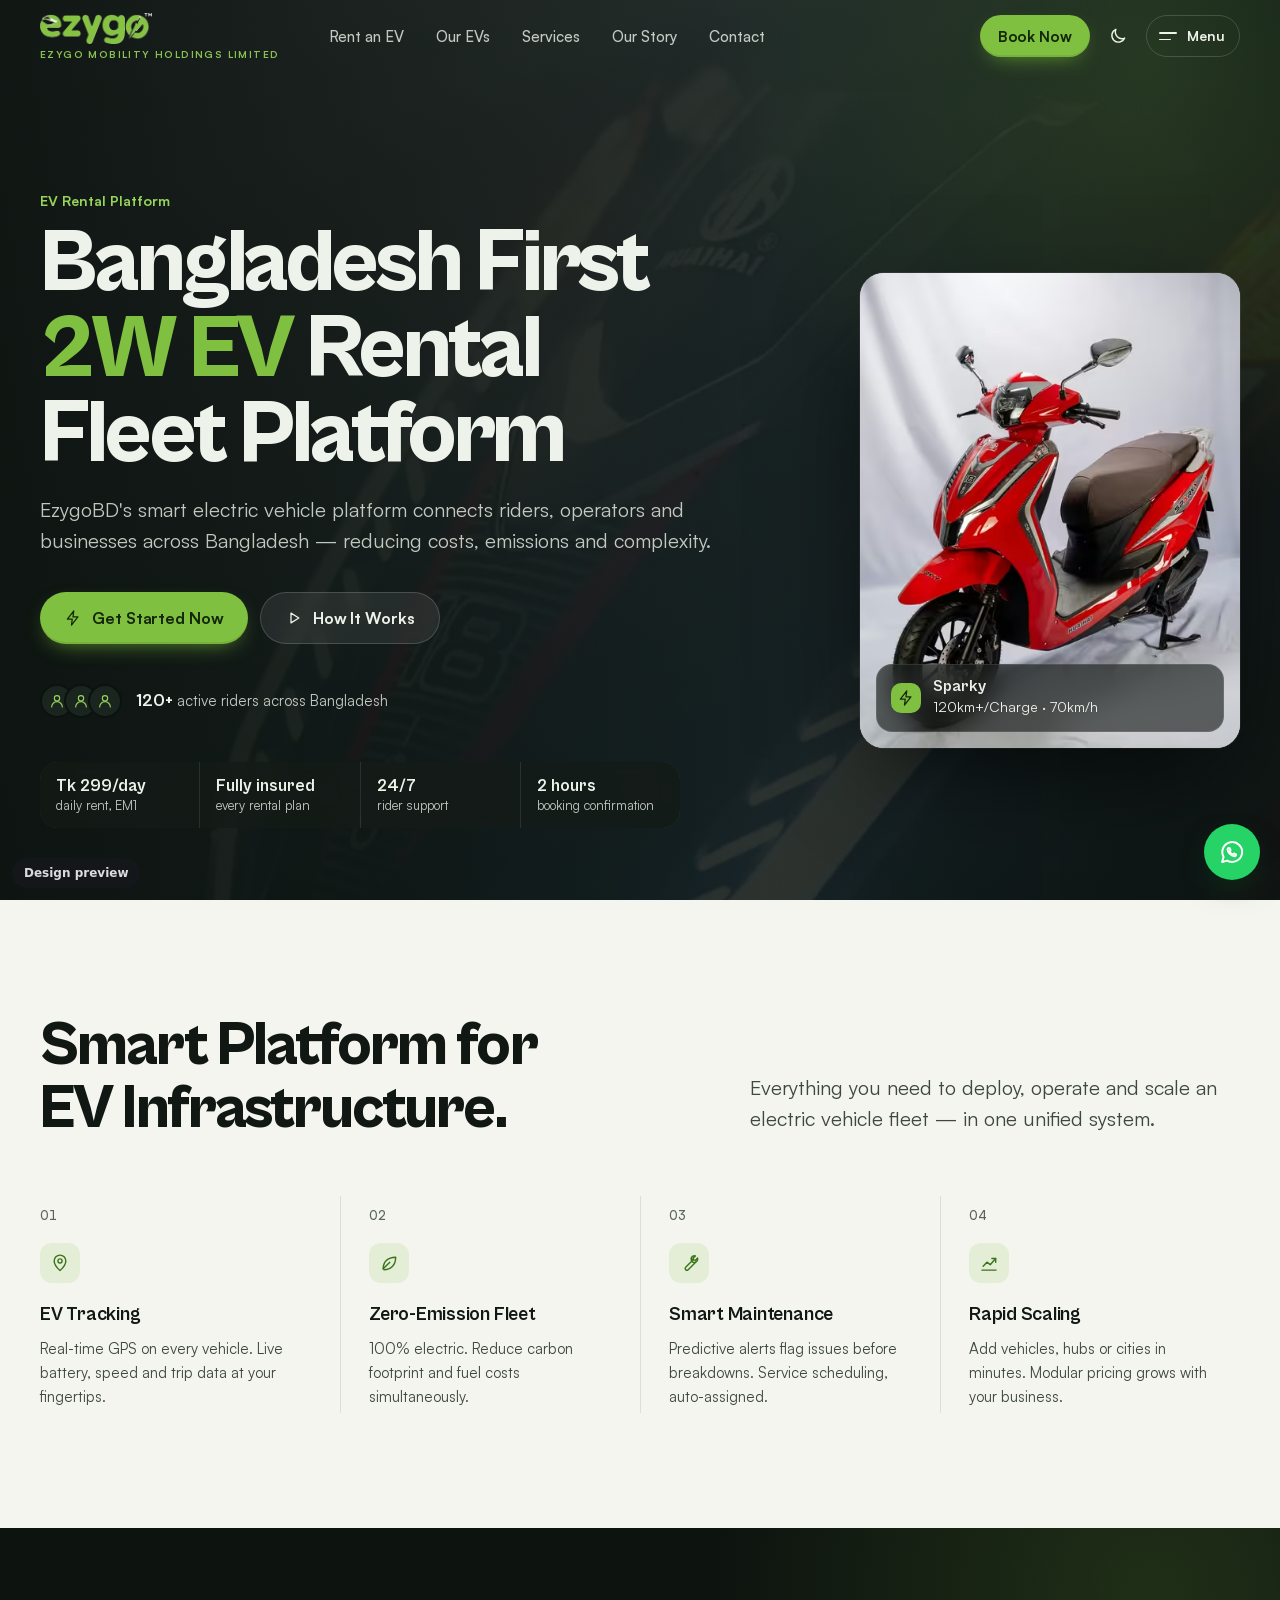
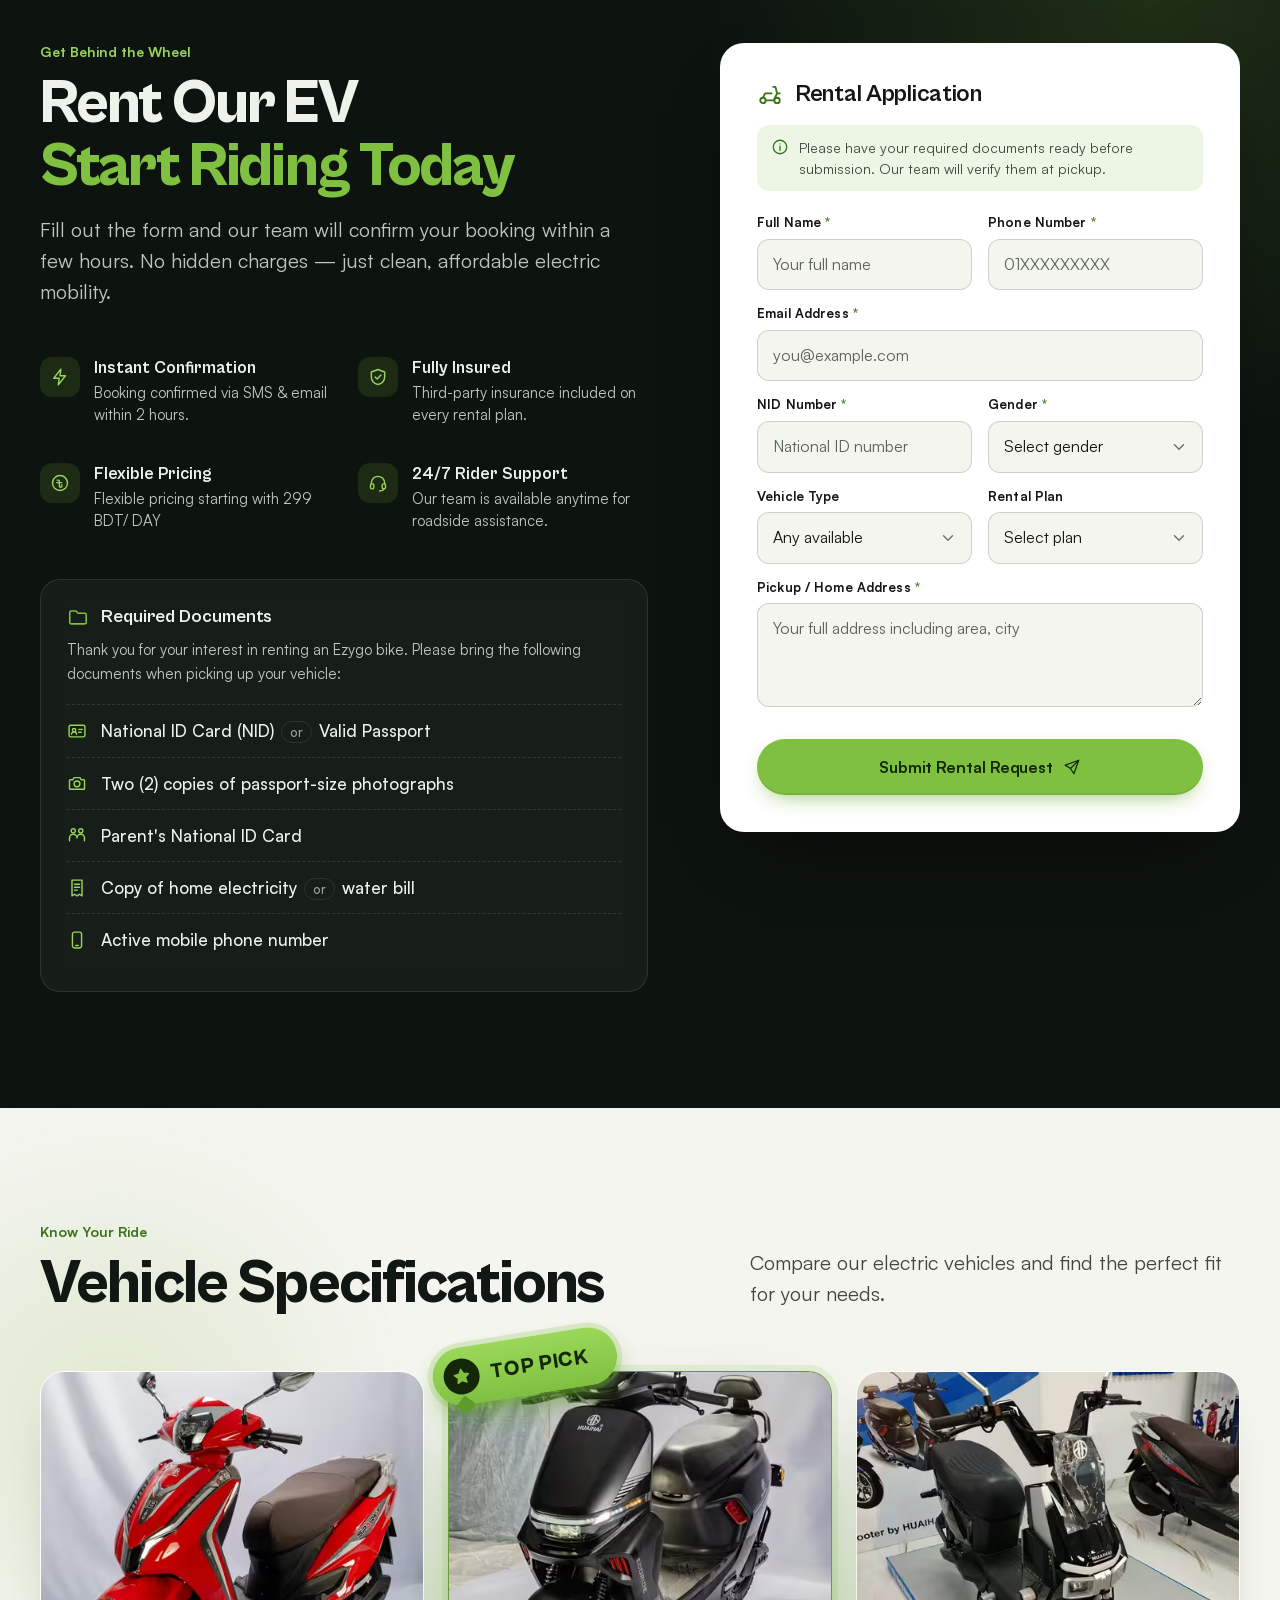
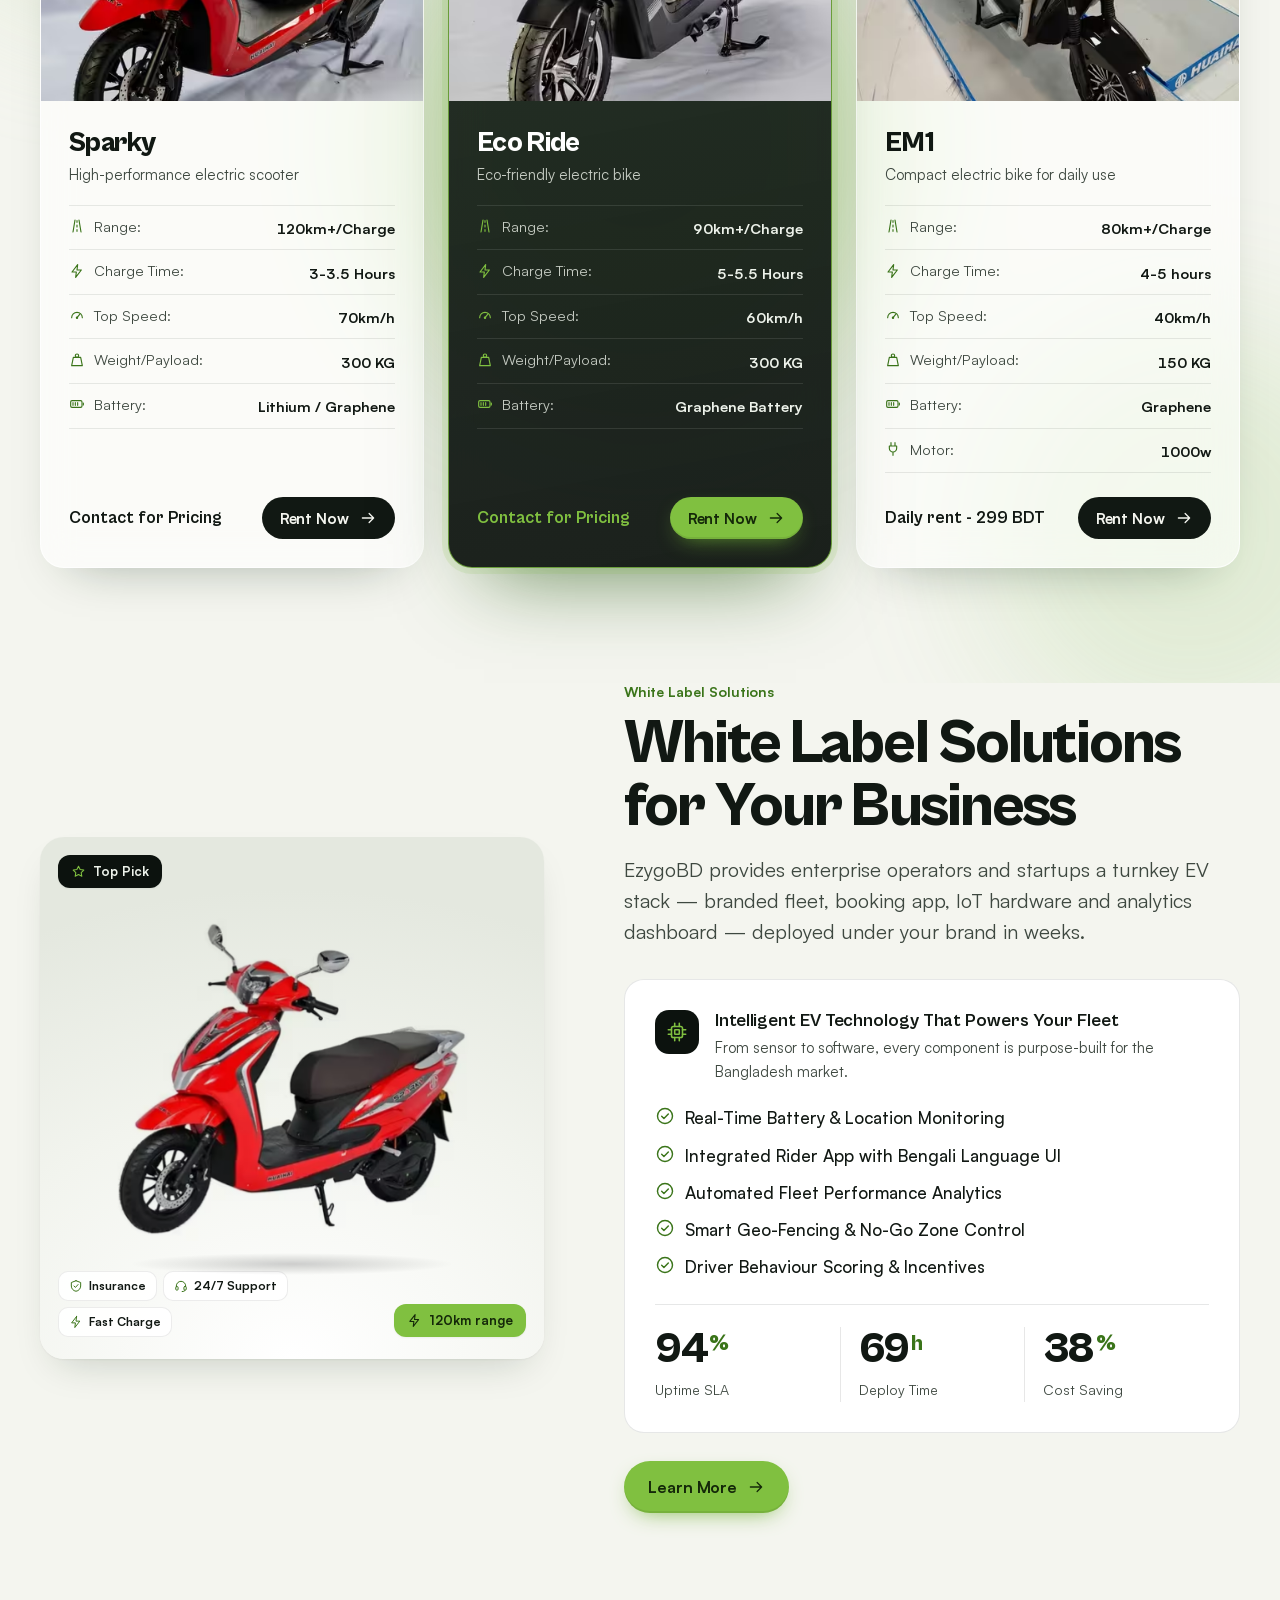
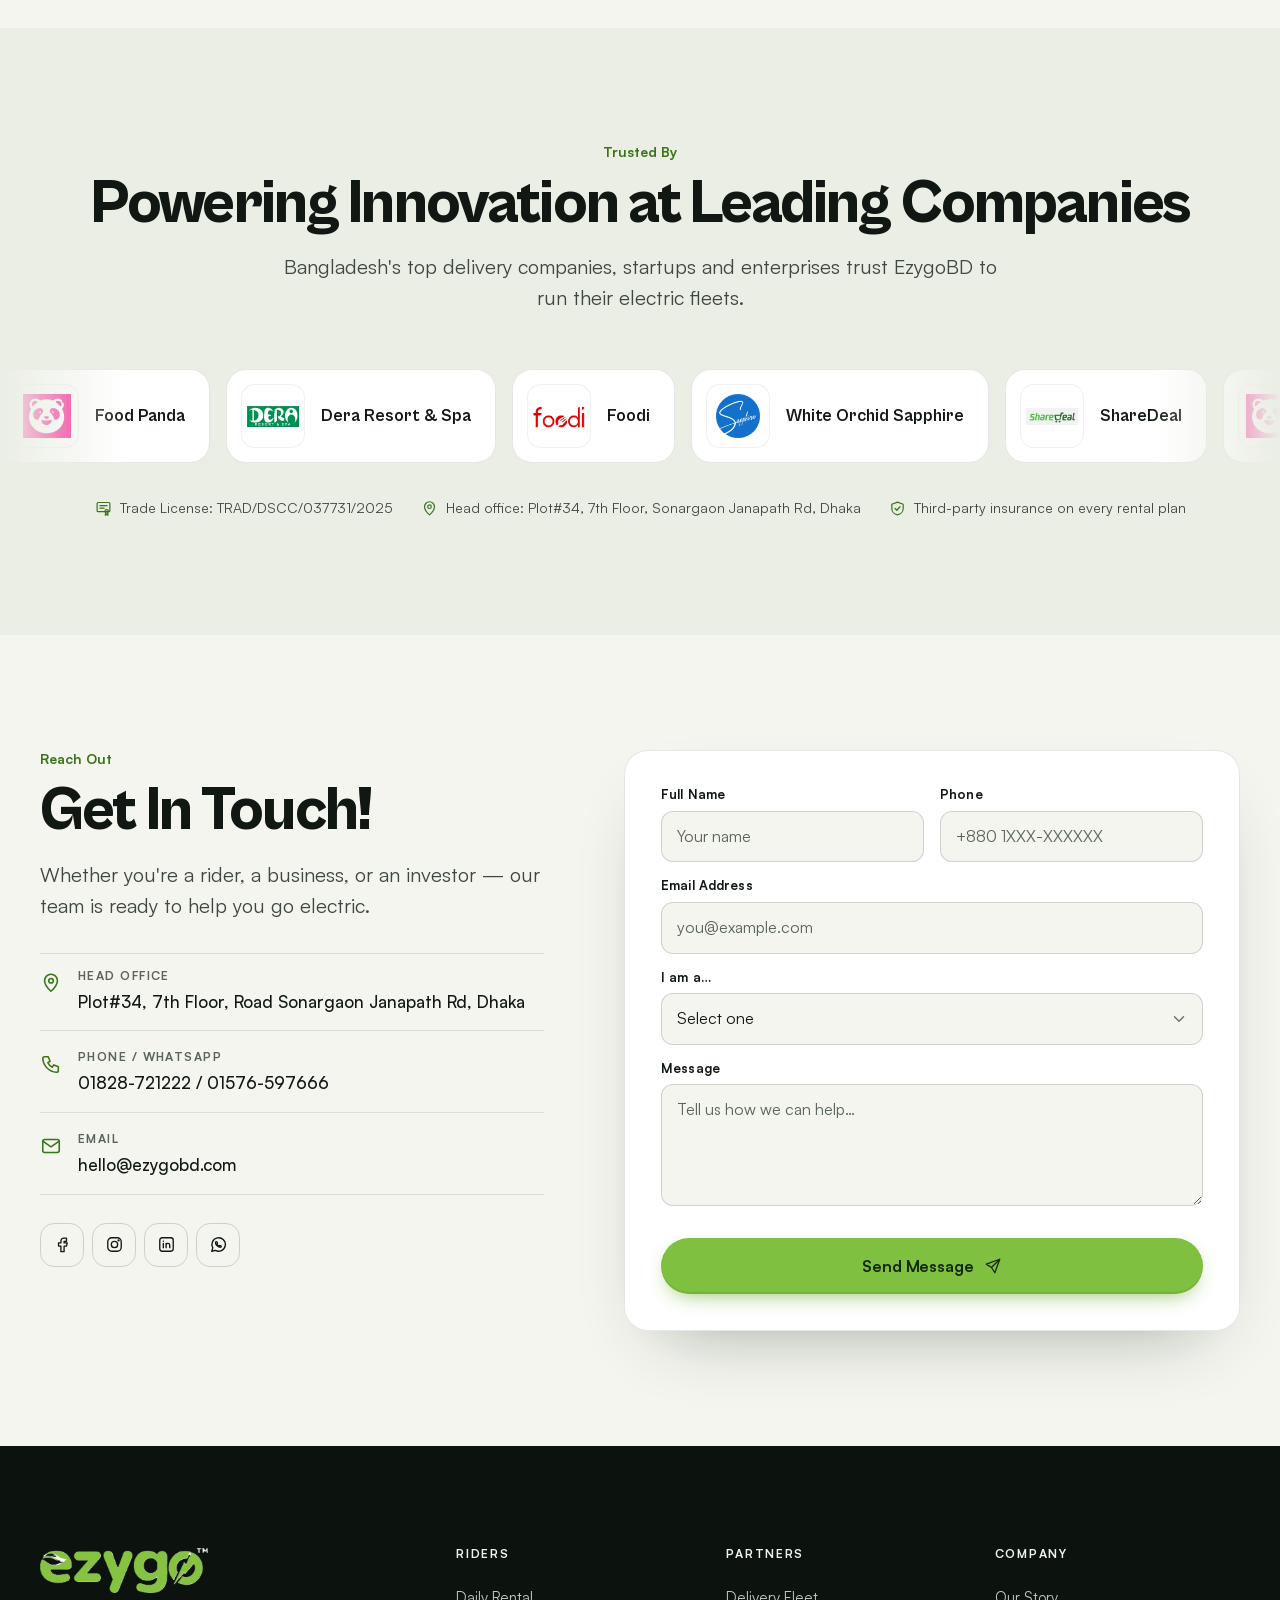
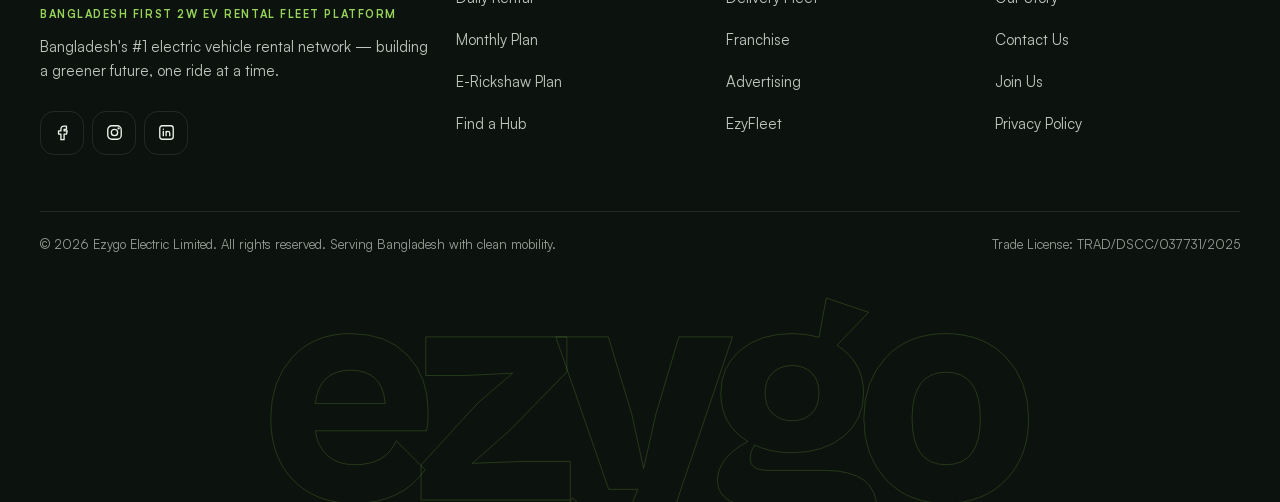
==== commit 87283255: "Fix independent audit findings: parity, phone UX, rate limit order - Rent form shows the chosen vehi" ====
--- a/preview/index.html
+++ b/preview/index.html
@@ -34,7 +34,7 @@
   <script>(function(d){var e=d.documentElement;e.className+=' js';setTimeout(function(){if(!window.ezygoReady)e.className=e.className.replace(' js','')},4000);try{var t=localStorage.getItem('ezygo-theme');if(t==='dark'||t==='light')e.setAttribute('data-theme',t);if(sessionStorage.getItem('ezygo-intro'))e.className+=' seen';sessionStorage.setItem('ezygo-intro','1')}catch(x){}})(document)</script>
   <link rel="preload" href="assets/fonts/cabinet-800.woff2" as="font" type="font/woff2" crossorigin>
   <link rel="preload" href="assets/fonts/satoshi-400.woff2" as="font" type="font/woff2" crossorigin>
-  <link rel="stylesheet" href="assets/css/site.css?v=3.1">
+  <link rel="stylesheet" href="assets/css/site.css?v=3.9">
   <script type="application/ld+json">
   {
     "@context": "https://schema.org",
@@ -80,11 +80,17 @@
 
   <div class="intro" aria-hidden="true"> 
-    <img src="assets/img/logo-480.webp" width="240" height="65" alt="">-
-    <span class="intro__bar"><span></span></span>-
-    <p class="intro__tag">Bangladesh First EV Network</p>+    <div class="intro__in">+
+      <span class="intro__glow"></span>+
+      <img src="assets/img/logo-480.webp" width="240" height="65" alt="">+
+      <div class="intro__meter"><span class="intro__bar"><span></span></span><span class="intro__pct">0</span></div>+
+      <p class="intro__tag">Bangladesh First EV Network</p>+
+    </div> 
   </div> 
@@ -378,77 +384,145 @@
 
   <!-- ============ RENT OUR EV ============ --> 
-  <section class="sec sec--night" id="rent-ev">
-    <div class="glow"></div>
-    <div class="wrap rent">
-      <div class="rent__info">
-        <p class="kick" data-reveal>Get Behind the Wheel</p>
-        <h2 class="d2" data-reveal style="--i:1">Rent Our EV<br><em>Start Riding Today</em></h2>
-        <p class="lead" data-reveal style="--i:2">Fill out the form and our team will confirm your booking within a few hours. No hidden charges — just clean, affordable electric mobility.</p>
-
-        <ul class="perks" data-stagger>
-          <li class="perk"><span class="perk__ic"><svg class="ic" viewBox="0 0 24 24" width="24" height="24" fill="none" stroke="currentColor" stroke-width="1.7" stroke-linecap="round" stroke-linejoin="round" aria-hidden="true" focusable="false"><path d="M13 2.5L4.5 13.5h6.5l-1 8 8.5-11h-6.5l1-8z"/></svg></span><div><strong>Instant Confirmation</strong><p>Booking confirmed via SMS &amp; email within 2 hours.</p></div></li>
-          <li class="perk"><span class="perk__ic"><svg class="ic" viewBox="0 0 24 24" width="24" height="24" fill="none" stroke="currentColor" stroke-width="1.7" stroke-linecap="round" stroke-linejoin="round" aria-hidden="true" focusable="false"><path d="M12 3l8 3v6c0 4.5-3.4 8.3-8 9-4.6-.7-8-4.5-8-9V6l8-3z"/><path d="M8.5 12l2.5 2.5 4.5-5"/></svg></span><div><strong>Fully Insured</strong><p>Third-party insurance included on every rental plan.</p></div></li>
-          <li class="perk"><span class="perk__ic"><svg class="ic" viewBox="0 0 24 24" width="24" height="24" fill="none" stroke="currentColor" stroke-width="1.7" stroke-linecap="round" stroke-linejoin="round" aria-hidden="true" focusable="false"><circle cx="12" cy="12" r="9"/><path d="M8.5 8.5h1.7c.6 0 1 .4 1 1v6a1.5 1.5 0 0 0 3 0V14M8 11.5h6"/></svg></span><div><strong>Flexible Pricing</strong><p>Flexible pricing starting with 299 BDT/ DAY</p></div></li>
-          <li class="perk"><span class="perk__ic"><svg class="ic" viewBox="0 0 24 24" width="24" height="24" fill="none" stroke="currentColor" stroke-width="1.7" stroke-linecap="round" stroke-linejoin="round" aria-hidden="true" focusable="false"><path d="M4 13v-1a8 8 0 0 1 16 0v1"/><rect x="3" y="13" width="4" height="6" rx="1.5"/><rect x="17" y="13" width="4" height="6" rx="1.5"/><path d="M19 19c0 1.5-2 2.5-5 2.5"/></svg></span><div><strong>24/7 Rider Support</strong><p>Our team is available anytime for roadside assistance.</p></div></li>
-        </ul>
-
-        <div class="docs" data-reveal>
-          <div class="docs__head"><svg class="ic" viewBox="0 0 24 24" width="24" height="24" fill="none" stroke="currentColor" stroke-width="1.7" stroke-linecap="round" stroke-linejoin="round" aria-hidden="true" focusable="false"><path d="M3 7.5V18a1.5 1.5 0 0 0 1.5 1.5h15A1.5 1.5 0 0 0 21 18V9.5A1.5 1.5 0 0 0 19.5 8H12l-2-2.5H4.5A1.5 1.5 0 0 0 3 7z"/></svg><h3 class="h4">Required Documents</h3></div>
-          <p>Thank you for your interest in renting an Ezygo bike. Please bring the following documents when picking up your vehicle:</p>
-          <ul>
-            <li><svg class="ic" viewBox="0 0 24 24" width="24" height="24" fill="none" stroke="currentColor" stroke-width="1.7" stroke-linecap="round" stroke-linejoin="round" aria-hidden="true" focusable="false"><rect x="2.5" y="5" width="19" height="14" rx="2"/><circle cx="8.5" cy="11" r="2"/><path d="M5.5 16a3 3 0 0 1 6 0M14 10h4.5M14 13.5h3"/></svg><span>National ID Card (NID) <em>or</em> Valid Passport</span></li>
-            <li><svg class="ic" viewBox="0 0 24 24" width="24" height="24" fill="none" stroke="currentColor" stroke-width="1.7" stroke-linecap="round" stroke-linejoin="round" aria-hidden="true" focusable="false"><path d="M4 8h3l1.5-2.5h7L17 8h3a1 1 0 0 1 1 1v9.5a1 1 0 0 1-1 1H4a1 1 0 0 1-1-1V9a1 1 0 0 1 1-1z"/><circle cx="12" cy="13" r="3.5"/></svg><span>Two (2) copies of passport-size photographs</span></li>
-            <li><svg class="ic" viewBox="0 0 24 24" width="24" height="24" fill="none" stroke="currentColor" stroke-width="1.7" stroke-linecap="round" stroke-linejoin="round" aria-hidden="true" focusable="false"><circle cx="7.5" cy="7" r="2.5"/><circle cx="16.5" cy="7" r="2.5"/><path d="M3 19v-3.5a4.5 4.5 0 0 1 9 0M12 15.5a4.5 4.5 0 0 1 9 0V19"/></svg><span>Parent's National ID Card</span></li>
-            <li><svg class="ic" viewBox="0 0 24 24" width="24" height="24" fill="none" stroke="currentColor" stroke-width="1.7" stroke-linecap="round" stroke-linejoin="round" aria-hidden="true" focusable="false"><path d="M6 2.5h12v19l-3-2-3 2-3-2-3 2v-19z"/><path d="M9 7.5h6M9 11h6M9 14.5h3.5"/></svg><span>Copy of home electricity <em>or</em> water bill</span></li>
-            <li><svg class="ic" viewBox="0 0 24 24" width="24" height="24" fill="none" stroke="currentColor" stroke-width="1.7" stroke-linecap="round" stroke-linejoin="round" aria-hidden="true" focusable="false"><rect x="6.5" y="2.5" width="11" height="19" rx="2.5"/><path d="M10.5 18.5h3"/></svg><span>Active mobile phone number</span></li>
-          </ul>
-        </div>
-      </div>
-
-      <div class="rent__form" data-reveal="pop">
-        <div class="form-card">
-          <h3 class="h3 form-card__title"><svg class="ic" viewBox="0 0 24 24" width="24" height="24" fill="none" stroke="currentColor" stroke-width="1.7" stroke-linecap="round" stroke-linejoin="round" aria-hidden="true" focusable="false"><circle cx="5.5" cy="17" r="2.5"/><circle cx="18.5" cy="17" r="2.5"/><path d="M8 17h7.5l3-6.5H21M15 4.5h2l1.5 6M5.5 14.5l2-4h6"/></svg> Rental Application</h3>
-          <p class="form-note"><svg class="ic" viewBox="0 0 24 24" width="24" height="24" fill="none" stroke="currentColor" stroke-width="1.7" stroke-linecap="round" stroke-linejoin="round" aria-hidden="true" focusable="false"><circle cx="12" cy="12" r="9"/><path d="M12 11v5.5M12 7.8v.1"/></svg> Please have your required documents ready before submission. Our team will verify them at pickup.</p>
-
-          <form action="form-handler.html" method="POST" data-form="rent_ev" class="fields">
-            <input type="hidden" name="form_type" value="rent_ev">
-            <p class="form-msg form-msg--ok" data-notice="success" role="status" hidden>Thank you. Your rental request is in. Our team will call you to confirm your booking.</p>
-            <p class="form-msg form-msg--err" data-notice="error" role="alert" hidden>Your request didn't go through. Please check the fields, or call 01828-721222.</p>
-            <div class="row2">
-              <div class="field"><label for="revName">Full Name <span>*</span></label><input type="text" id="revName" name="name" placeholder="Your full name" autocomplete="name" required></div>
-              <div class="field"><label for="revPhone">Phone Number <span>*</span></label><input type="tel" id="revPhone" name="phone" placeholder="01XXXXXXXXX" autocomplete="tel" inputmode="tel" required></div>
-            </div>
-            <div class="field"><label for="revEmail">Email Address <span>*</span></label><input type="email" id="revEmail" name="email" placeholder="you@example.com" autocomplete="email" required></div>
-            <div class="row2">
-              <div class="field"><label for="revNid">NID Number <span>*</span></label><input type="text" id="revNid" name="nid" placeholder="National ID number" inputmode="numeric" required></div>
-              <div class="field"><label for="revGender">Gender <span>*</span></label>
-                <select id="revGender" name="gender" required>
-                  <option value="">Select gender</option><option value="Male">Male</option><option value="Female">Female</option><option value="Other">Other</option>
-                </select></div>
-            </div>
-            <div class="row2">
-              <div class="field"><label for="revVehicle">Vehicle Type</label>
-                <select id="revVehicle" name="vehicle_type">
-                  <option value="">Any available</option><option value="E-Scooter">EzyGo E-Scooter</option><option value="E-Bike">EzyRide E-Bike</option><option value="E-Rickshaw">EzyHaul E-Rickshaw</option>
-                </select></div>
-              <div class="field"><label for="revPlan">Rental Plan</label>
-                <select id="revPlan" name="rental_plan">
-                  <option value="">Select plan</option><option value="Daily">Daily</option><option value="Weekly">Weekly</option><option value="Monthly">Monthly</option>
-                </select></div>
-            </div>
-            <div class="field"><label for="revAddress">Pickup / Home Address <span>*</span></label><textarea id="revAddress" name="address" rows="3" placeholder="Your full address including area, city" autocomplete="street-address" required></textarea></div>
-            <button type="submit" class="btn btn--lime">Submit Rental Request <svg class="ic" viewBox="0 0 24 24" width="24" height="24" fill="none" stroke="currentColor" stroke-width="1.7" stroke-linecap="round" stroke-linejoin="round" aria-hidden="true" focusable="false"><path d="M21 3L10 14M21 3l-6.5 18-4.5-7-7-4.5L21 3z"/></svg></button>
-          </form>
-        </div>
-      </div>
-    </div>
-  </section>
+  <section class="sec sec--night" id="rent-ev">+
+    <div class="glow"></div>+
+    <div class="wrap rent">+
+      <div class="rent__info">+
+        <p class="kick" data-reveal>Get Behind the Wheel</p>+
+        <h2 class="d2" data-reveal style="--i:1">Rent Our EV<br><em>Start Riding Today</em></h2>+
+        <p class="lead" data-reveal style="--i:2">Fill out the form and our team will confirm your booking within a few hours. No hidden charges — just clean, affordable electric mobility.</p>+
++
+        <ul class="perks" data-stagger>+
+          <li class="perk"><span class="perk__ic"><svg class="ic" viewBox="0 0 24 24" width="24" height="24" fill="none" stroke="currentColor" stroke-width="1.7" stroke-linecap="round" stroke-linejoin="round" aria-hidden="true" focusable="false"><path d="M13 2.5L4.5 13.5h6.5l-1 8 8.5-11h-6.5l1-8z"/></svg></span><div><strong>Instant Confirmation</strong><p>Booking confirmed via SMS &amp; email within 2 hours.</p></div></li>+
+          <li class="perk"><span class="perk__ic"><svg class="ic" viewBox="0 0 24 24" width="24" height="24" fill="none" stroke="currentColor" stroke-width="1.7" stroke-linecap="round" stroke-linejoin="round" aria-hidden="true" focusable="false"><path d="M12 3l8 3v6c0 4.5-3.4 8.3-8 9-4.6-.7-8-4.5-8-9V6l8-3z"/><path d="M8.5 12l2.5 2.5 4.5-5"/></svg></span><div><strong>Fully Insured</strong><p>Third-party insurance included on every rental plan.</p></div></li>+
+          <li class="perk"><span class="perk__ic"><svg class="ic" viewBox="0 0 24 24" width="24" height="24" fill="none" stroke="currentColor" stroke-width="1.7" stroke-linecap="round" stroke-linejoin="round" aria-hidden="true" focusable="false"><circle cx="12" cy="12" r="9"/><path d="M8.5 8.5h1.7c.6 0 1 .4 1 1v6a1.5 1.5 0 0 0 3 0V14M8 11.5h6"/></svg></span><div><strong>Flexible Pricing</strong><p>Flexible pricing starting with 299 BDT/ DAY</p></div></li>+
+          <li class="perk"><span class="perk__ic"><svg class="ic" viewBox="0 0 24 24" width="24" height="24" fill="none" stroke="currentColor" stroke-width="1.7" stroke-linecap="round" stroke-linejoin="round" aria-hidden="true" focusable="false"><path d="M4 13v-1a8 8 0 0 1 16 0v1"/><rect x="3" y="13" width="4" height="6" rx="1.5"/><rect x="17" y="13" width="4" height="6" rx="1.5"/><path d="M19 19c0 1.5-2 2.5-5 2.5"/></svg></span><div><strong>24/7 Rider Support</strong><p>Our team is available anytime for roadside assistance.</p></div></li>+
+        </ul>+
++
+        <div class="docs" data-reveal>+
+          <div class="docs__head"><svg class="ic" viewBox="0 0 24 24" width="24" height="24" fill="none" stroke="currentColor" stroke-width="1.7" stroke-linecap="round" stroke-linejoin="round" aria-hidden="true" focusable="false"><path d="M3 7.5V18a1.5 1.5 0 0 0 1.5 1.5h15A1.5 1.5 0 0 0 21 18V9.5A1.5 1.5 0 0 0 19.5 8H12l-2-2.5H4.5A1.5 1.5 0 0 0 3 7z"/></svg><h3 class="h4">Required Documents</h3></div>+
+          <p>Thank you for your interest in renting an Ezygo bike. Please bring the following documents when picking up your vehicle:</p>+
+          <ul>+
+            <li><svg class="ic" viewBox="0 0 24 24" width="24" height="24" fill="none" stroke="currentColor" stroke-width="1.7" stroke-linecap="round" stroke-linejoin="round" aria-hidden="true" focusable="false"><rect x="2.5" y="5" width="19" height="14" rx="2"/><circle cx="8.5" cy="11" r="2"/><path d="M5.5 16a3 3 0 0 1 6 0M14 10h4.5M14 13.5h3"/></svg><span>National ID Card (NID) <em>or</em> Valid Passport</span></li>+
+            <li><svg class="ic" viewBox="0 0 24 24" width="24" height="24" fill="none" stroke="currentColor" stroke-width="1.7" stroke-linecap="round" stroke-linejoin="round" aria-hidden="true" focusable="false"><path d="M4 8h3l1.5-2.5h7L17 8h3a1 1 0 0 1 1 1v9.5a1 1 0 0 1-1 1H4a1 1 0 0 1-1-1V9a1 1 0 0 1 1-1z"/><circle cx="12" cy="13" r="3.5"/></svg><span>Two (2) copies of passport-size photographs</span></li>+
+            <li><svg class="ic" viewBox="0 0 24 24" width="24" height="24" fill="none" stroke="currentColor" stroke-width="1.7" stroke-linecap="round" stroke-linejoin="round" aria-hidden="true" focusable="false"><circle cx="7.5" cy="7" r="2.5"/><circle cx="16.5" cy="7" r="2.5"/><path d="M3 19v-3.5a4.5 4.5 0 0 1 9 0M12 15.5a4.5 4.5 0 0 1 9 0V19"/></svg><span>Parent's National ID Card</span></li>+
+            <li><svg class="ic" viewBox="0 0 24 24" width="24" height="24" fill="none" stroke="currentColor" stroke-width="1.7" stroke-linecap="round" stroke-linejoin="round" aria-hidden="true" focusable="false"><path d="M6 2.5h12v19l-3-2-3 2-3-2-3 2v-19z"/><path d="M9 7.5h6M9 11h6M9 14.5h3.5"/></svg><span>Copy of home electricity <em>or</em> water bill</span></li>+
+            <li><svg class="ic" viewBox="0 0 24 24" width="24" height="24" fill="none" stroke="currentColor" stroke-width="1.7" stroke-linecap="round" stroke-linejoin="round" aria-hidden="true" focusable="false"><rect x="6.5" y="2.5" width="11" height="19" rx="2.5"/><path d="M10.5 18.5h3"/></svg><span>Active mobile phone number</span></li>+
+          </ul>+
+        </div>+
+      </div>+
++
+      <div class="rent__form" data-reveal="pop">+
+        <div class="form-card">+
+          <h3 class="h3 form-card__title"><svg class="ic" viewBox="0 0 24 24" width="24" height="24" fill="none" stroke="currentColor" stroke-width="1.7" stroke-linecap="round" stroke-linejoin="round" aria-hidden="true" focusable="false"><circle cx="5.5" cy="17" r="2.5"/><circle cx="18.5" cy="17" r="2.5"/><path d="M8 17h7.5l3-6.5H21M15 4.5h2l1.5 6M5.5 14.5l2-4h6"/></svg> Rental Application</h3>+
+          <p class="form-note"><svg class="ic" viewBox="0 0 24 24" width="24" height="24" fill="none" stroke="currentColor" stroke-width="1.7" stroke-linecap="round" stroke-linejoin="round" aria-hidden="true" focusable="false"><circle cx="12" cy="12" r="9"/><path d="M12 11v5.5M12 7.8v.1"/></svg> Please have your required documents ready before submission. Our team will verify them at pickup.</p>+
++
+          <form action="form-handler.html" method="POST" data-form="rent_ev" class="fields">+
+            <input type="hidden" name="form_type" value="rent_ev"><div class="hp" aria-hidden="true"><label for="hp-1">Leave this empty</label><input type="text" id="hp-1" name="website" tabindex="-1" autocomplete="off"></div><input type="hidden" name="_t" value="1794945670">            <p class="form-msg form-msg--ok" data-notice="success" role="status" hidden>Thank you. Your rental request is in. Our team will call you to confirm your booking.</p>+
+            <p class="form-msg form-msg--err" data-notice="error" role="alert" hidden>Your request didn't go through. Please check the fields, or call 01828-721222.</p>+
+            <div class="row2">+
+              <div class="field"><label for="revName">Full Name <span>*</span></label><input type="text" id="revName" name="name" placeholder="Your full name" autocomplete="name" required></div>+
+              <div class="field"><label for="revPhone">Phone Number <span>*</span></label><input type="tel" pattern="\+?[0-9][0-9 \(\)\-]{5,24}" id="revPhone" name="phone" placeholder="01XXXXXXXXX" autocomplete="tel" inputmode="tel" required></div>+
+            </div>+
+            <div class="field"><label for="revEmail">Email Address <span>*</span></label><input type="email" id="revEmail" name="email" placeholder="you@example.com" autocomplete="email" required></div>+
+            <div class="row2">+
+              <div class="field"><label for="revNid">NID Number <span>*</span></label><input type="text" id="revNid" name="nid" placeholder="National ID number" inputmode="numeric" required></div>+
+              <div class="field"><label for="revGender">Gender <span>*</span></label>+
+                <select id="revGender" name="gender" required>+
+                  <option value="">Select gender</option><option value="Male">Male</option><option value="Female">Female</option><option value="Other">Other</option>+
+                </select></div>+
+            </div>+
+            <div class="row2">+
+              <div class="field"><label for="revVehicle">Vehicle Type</label>+
+                <select id="revVehicle" name="vehicle_type">+
+                  <option value="">Any available</option><option value="E-Scooter">EzyGo E-Scooter</option><option value="E-Bike">EzyRide E-Bike</option><option value="E-Rickshaw">EzyHaul E-Rickshaw</option>+
+                </select></div>+
+              <div class="field"><label for="revPlan">Rental Plan</label>+
+                <select id="revPlan" name="rental_plan">+
+                  <option value="">Select plan</option><option value="Daily">Daily</option><option value="Weekly">Weekly</option><option value="Monthly">Monthly</option>+
+                </select></div>+
+            </div>+
+            <div class="pick-specs" id="revSpecs" hidden aria-live="polite"></div>+
+            <div class="field"><label for="revAddress">Pickup / Home Address <span>*</span></label><textarea id="revAddress" name="address" rows="3" placeholder="Your full address including area, city" autocomplete="street-address" required></textarea></div>+
+            <button type="submit" class="btn btn--lime">Submit Rental Request <svg class="ic" viewBox="0 0 24 24" width="24" height="24" fill="none" stroke="currentColor" stroke-width="1.7" stroke-linecap="round" stroke-linejoin="round" aria-hidden="true" focusable="false"><path d="M21 3L10 14M21 3l-6.5 18-4.5-7-7-4.5L21 3z"/></svg></button>+
+          </form>+
+        </div>+
+      </div>+
+    </div>+
+  </section>+
  
   <!-- ============ VEHICLE SPECIFICATIONS ============ --> 
-  <section class="sec" id="ev-specs">+  <section class="sec sec--glass" id="ev-specs">+
+    <div class="blobs" aria-hidden="true"><span></span><span></span><span></span></div> 
     <div class="wrap"> 
@@ -505,6 +579,8 @@
         </article> 
         <article class="bike bike--feat" data-tilt>+
+          <span class="bike__flag"><svg class="ic" viewBox="0 0 24 24" width="24" height="24" fill="none" stroke="currentColor" stroke-width="1.7" stroke-linecap="round" stroke-linejoin="round" aria-hidden="true" focusable="false"><path d="M12 3.5l2.6 5.3 5.9.9-4.2 4.1 1 5.8L12 16.9l-5.3 2.7 1-5.8-4.2-4.1 5.9-.9L12 3.5z"/></svg> Top Pick</span> 
           <div class="bike__pic"><picture><source type="image/avif" srcset="assets/img/eco-ride-480.avif 480w, assets/img/eco-ride-800.avif 800w, assets/img/eco-ride-1200.avif 1200w" sizes="(min-width: 1080px) 400px, (min-width: 720px) 50vw, 100vw"><source type="image/webp" srcset="assets/img/eco-ride-480.webp 480w, assets/img/eco-ride-800.webp 800w, assets/img/eco-ride-1200.webp 1200w" sizes="(min-width: 1080px) 400px, (min-width: 720px) 50vw, 100vw"><img src="assets/img/eco-ride-800.webp" width="800" height="1096" alt="Eco Ride Electric Bike" loading="lazy" decoding="async"></picture></div> 
@@ -660,42 +736,76 @@
 
   <!-- ============ GET IN TOUCH ============ --> 
-  <section class="sec" id="contact">
-    <div class="wrap reach">
-      <div>
-        <p class="kick" data-reveal>Reach Out</p>
-        <h2 class="d2" data-reveal style="--i:1">Get In Touch!</h2>
-        <p class="lead" data-reveal style="--i:2">Whether you're a rider, a business, or an investor — our team is ready to help you go electric.</p>
-        <ul class="reach__list" data-stagger>
-          <li><svg class="ic" viewBox="0 0 24 24" width="24" height="24" fill="none" stroke="currentColor" stroke-width="1.7" stroke-linecap="round" stroke-linejoin="round" aria-hidden="true" focusable="false"><path d="M12 21s-7-6.2-7-11.5a7 7 0 0 1 14 0C19 14.8 12 21 12 21z"/><circle cx="12" cy="9.5" r="2.5"/></svg><div><strong>Head Office</strong><p>Plot#34, 7th Floor, Road Sonargaon Janapath Rd, Dhaka</p></div></li>
-          <li><svg class="ic" viewBox="0 0 24 24" width="24" height="24" fill="none" stroke="currentColor" stroke-width="1.7" stroke-linecap="round" stroke-linejoin="round" aria-hidden="true" focusable="false"><path d="M5 4h4l2 5-2.5 1.5a11 11 0 0 0 5 5L15 13l5 2v4a2 2 0 0 1-2 2A16 16 0 0 1 3 6a2 2 0 0 1 2-2z"/></svg><div><strong>Phone / WhatsApp</strong><p><a href="tel:+8801828721222">01828-721222</a> / <a href="tel:+8801576597666">01576-597666</a></p></div></li>
-          <li><svg class="ic" viewBox="0 0 24 24" width="24" height="24" fill="none" stroke="currentColor" stroke-width="1.7" stroke-linecap="round" stroke-linejoin="round" aria-hidden="true" focusable="false"><rect x="3" y="5" width="18" height="14" rx="2"/><path d="M3.5 7l8.5 6 8.5-6"/></svg><div><strong>Email</strong><p><a href="mailto:hello@ezygobd.com">hello@ezygobd.com</a></p></div></li>
-        </ul>
-        <div class="socials" data-reveal>
-          <a href="https://www.facebook.com/share/198cbcDwWD/" aria-label="Facebook" target="_blank" rel="noopener noreferrer"><svg class="ic" viewBox="0 0 24 24" width="24" height="24" fill="none" stroke="currentColor" stroke-width="1.7" stroke-linecap="round" stroke-linejoin="round" aria-hidden="true" focusable="false"><path d="M14 8h3V4h-3a4 4 0 0 0-4 4v2H7v4h3v7h4v-7h3l1-4h-4V8z"/></svg></a>
-          <a href="https://www.instagram.com/rent_ezygo" aria-label="Instagram" target="_blank" rel="noopener noreferrer"><svg class="ic" viewBox="0 0 24 24" width="24" height="24" fill="none" stroke="currentColor" stroke-width="1.7" stroke-linecap="round" stroke-linejoin="round" aria-hidden="true" focusable="false"><rect x="3.5" y="3.5" width="17" height="17" rx="5"/><circle cx="12" cy="12" r="4"/><circle cx="17.2" cy="6.8" r=".6" fill="currentColor"/></svg></a>
-          <a href="https://www.linkedin.com/company/ezygo-mobility-holdings-limited/" aria-label="LinkedIn" target="_blank" rel="noopener noreferrer"><svg class="ic" viewBox="0 0 24 24" width="24" height="24" fill="none" stroke="currentColor" stroke-width="1.7" stroke-linecap="round" stroke-linejoin="round" aria-hidden="true" focusable="false"><rect x="3.5" y="3.5" width="17" height="17" rx="3"/><path d="M8 10.5V16M8 7.8v.1M11.5 16v-3.2a2.3 2.3 0 0 1 4.6 0V16M11.5 10.5V16"/></svg></a>
-          <a href="https://wa.me/8801828721222" aria-label="WhatsApp" target="_blank" rel="noopener noreferrer"><svg class="ic" viewBox="0 0 24 24" width="24" height="24" fill="none" stroke="currentColor" stroke-width="1.7" stroke-linecap="round" stroke-linejoin="round" aria-hidden="true" focusable="false"><path d="M3.5 20.5l1.3-4.3A8.5 8.5 0 1 1 8 19.4l-4.5 1.1z"/><path d="M9 8.5c-.3 0-.8.4-.8 1.3 0 2.2 2.8 5.5 5.8 5.8 1 .1 1.5-.6 1.5-1l-.1-.6-1.8-.8-.9 1c-1.2-.5-2.3-1.5-2.8-2.7l.9-.9-.7-1.9-1.1-.2z"/></svg></a>
-        </div>
-      </div>
-      <div class="form-card" data-reveal="pop">
-        <form action="form-handler.html" method="POST" data-form="evs_contact" class="fields">
-          <input type="hidden" name="form_type" value="evs_contact">
-          <p class="form-msg form-msg--ok" data-notice="success" role="status" hidden>Thank you. Your message is in and our team will get back to you.</p>
-          <p class="form-msg form-msg--err" data-notice="error" role="alert" hidden>Your message didn't go through. Please check the fields, or call 01828-721222.</p>
-          <div class="row2">
-            <div class="field"><label for="ec-name">Full Name</label><input type="text" id="ec-name" name="name" placeholder="Your name" autocomplete="name" required></div>
-            <div class="field"><label for="ec-phone">Phone</label><input type="tel" id="ec-phone" name="phone" placeholder="+880 1XXX-XXXXXX" autocomplete="tel" required></div>
-          </div>
-          <div class="field"><label for="ec-email">Email Address</label><input type="email" id="ec-email" name="email" placeholder="you@example.com" autocomplete="email"></div>
-          <div class="field"><label for="ec-type">I am a…</label>
-            <select id="ec-type" name="inquiry_type"><option value="">Select one</option><option>Individual Rider</option><option>Delivery Business</option><option>Franchise Investor</option><option>Enterprise / White Label</option><option>Media / Press</option></select></div>
-          <div class="field"><label for="ec-msg">Message</label><textarea id="ec-msg" name="message" rows="4" placeholder="Tell us how we can help…"></textarea></div>
-          <button type="submit" class="btn btn--lime">Send Message <svg class="ic" viewBox="0 0 24 24" width="24" height="24" fill="none" stroke="currentColor" stroke-width="1.7" stroke-linecap="round" stroke-linejoin="round" aria-hidden="true" focusable="false"><path d="M21 3L10 14M21 3l-6.5 18-4.5-7-7-4.5L21 3z"/></svg></button>
-        </form>
-      </div>
-    </div>
-  </section>
+  <section class="sec" id="contact">+
+    <div class="wrap reach">+
+      <div>+
+        <p class="kick" data-reveal>Reach Out</p>+
+        <h2 class="d2" data-reveal style="--i:1">Get In Touch!</h2>+
+        <p class="lead" data-reveal style="--i:2">Whether you're a rider, a business, or an investor — our team is ready to help you go electric.</p>+
+        <ul class="reach__list" data-stagger>+
+          <li><svg class="ic" viewBox="0 0 24 24" width="24" height="24" fill="none" stroke="currentColor" stroke-width="1.7" stroke-linecap="round" stroke-linejoin="round" aria-hidden="true" focusable="false"><path d="M12 21s-7-6.2-7-11.5a7 7 0 0 1 14 0C19 14.8 12 21 12 21z"/><circle cx="12" cy="9.5" r="2.5"/></svg><div><strong>Head Office</strong><p>Plot#34, 7th Floor, Road Sonargaon Janapath Rd, Dhaka</p></div></li>+
+          <li><svg class="ic" viewBox="0 0 24 24" width="24" height="24" fill="none" stroke="currentColor" stroke-width="1.7" stroke-linecap="round" stroke-linejoin="round" aria-hidden="true" focusable="false"><path d="M5 4h4l2 5-2.5 1.5a11 11 0 0 0 5 5L15 13l5 2v4a2 2 0 0 1-2 2A16 16 0 0 1 3 6a2 2 0 0 1 2-2z"/></svg><div><strong>Phone / WhatsApp</strong><p><a href="tel:+8801828721222">01828-721222</a> / <a href="tel:+8801576597666">01576-597666</a></p></div></li>+
+          <li><svg class="ic" viewBox="0 0 24 24" width="24" height="24" fill="none" stroke="currentColor" stroke-width="1.7" stroke-linecap="round" stroke-linejoin="round" aria-hidden="true" focusable="false"><rect x="3" y="5" width="18" height="14" rx="2"/><path d="M3.5 7l8.5 6 8.5-6"/></svg><div><strong>Email</strong><p><a href="mailto:hello@ezygobd.com">hello@ezygobd.com</a></p></div></li>+
+        </ul>+
+        <div class="socials" data-reveal>+
+          <a href="https://www.facebook.com/share/198cbcDwWD/" aria-label="Facebook" target="_blank" rel="noopener noreferrer"><svg class="ic" viewBox="0 0 24 24" width="24" height="24" fill="none" stroke="currentColor" stroke-width="1.7" stroke-linecap="round" stroke-linejoin="round" aria-hidden="true" focusable="false"><path d="M14 8h3V4h-3a4 4 0 0 0-4 4v2H7v4h3v7h4v-7h3l1-4h-4V8z"/></svg></a>+
+          <a href="https://www.instagram.com/rent_ezygo" aria-label="Instagram" target="_blank" rel="noopener noreferrer"><svg class="ic" viewBox="0 0 24 24" width="24" height="24" fill="none" stroke="currentColor" stroke-width="1.7" stroke-linecap="round" stroke-linejoin="round" aria-hidden="true" focusable="false"><rect x="3.5" y="3.5" width="17" height="17" rx="5"/><circle cx="12" cy="12" r="4"/><circle cx="17.2" cy="6.8" r=".6" fill="currentColor"/></svg></a>+
+          <a href="https://www.linkedin.com/company/ezygo-mobility-holdings-limited/" aria-label="LinkedIn" target="_blank" rel="noopener noreferrer"><svg class="ic" viewBox="0 0 24 24" width="24" height="24" fill="none" stroke="currentColor" stroke-width="1.7" stroke-linecap="round" stroke-linejoin="round" aria-hidden="true" focusable="false"><rect x="3.5" y="3.5" width="17" height="17" rx="3"/><path d="M8 10.5V16M8 7.8v.1M11.5 16v-3.2a2.3 2.3 0 0 1 4.6 0V16M11.5 10.5V16"/></svg></a>+
+          <a href="https://wa.me/8801828721222" aria-label="WhatsApp" target="_blank" rel="noopener noreferrer"><svg class="ic" viewBox="0 0 24 24" width="24" height="24" fill="none" stroke="currentColor" stroke-width="1.7" stroke-linecap="round" stroke-linejoin="round" aria-hidden="true" focusable="false"><path d="M3.5 20.5l1.3-4.3A8.5 8.5 0 1 1 8 19.4l-4.5 1.1z"/><path d="M9 8.5c-.3 0-.8.4-.8 1.3 0 2.2 2.8 5.5 5.8 5.8 1 .1 1.5-.6 1.5-1l-.1-.6-1.8-.8-.9 1c-1.2-.5-2.3-1.5-2.8-2.7l.9-.9-.7-1.9-1.1-.2z"/></svg></a>+
+        </div>+
+      </div>+
+      <div class="form-card" data-reveal="pop">+
+        <form action="form-handler.html" method="POST" data-form="evs_contact" class="fields">+
+          <input type="hidden" name="form_type" value="evs_contact"><div class="hp" aria-hidden="true"><label for="hp-2">Leave this empty</label><input type="text" id="hp-2" name="website" tabindex="-1" autocomplete="off"></div><input type="hidden" name="_t" value="1794945670">          <p class="form-msg form-msg--ok" data-notice="success" role="status" hidden>Thank you. Your message is in and our team will get back to you.</p>+
+          <p class="form-msg form-msg--err" data-notice="error" role="alert" hidden>Your message didn't go through. Please check the fields, or call 01828-721222.</p>+
+          <div class="row2">+
+            <div class="field"><label for="ec-name">Full Name</label><input type="text" id="ec-name" name="name" placeholder="Your name" autocomplete="name" required></div>+
+            <div class="field"><label for="ec-phone">Phone</label><input type="tel" pattern="\+?[0-9][0-9 \(\)\-]{5,24}" id="ec-phone" name="phone" placeholder="+880 1XXX-XXXXXX" autocomplete="tel" required></div>+
+          </div>+
+          <div class="field"><label for="ec-email">Email Address</label><input type="email" id="ec-email" name="email" placeholder="you@example.com" autocomplete="email"></div>+
+          <div class="field"><label for="ec-type">I am a…</label>+
+            <select id="ec-type" name="inquiry_type"><option value="">Select one</option><option>Individual Rider</option><option>Delivery Business</option><option>Franchise Investor</option><option>Enterprise / White Label</option><option>Media / Press</option></select></div>+
+          <div class="field"><label for="ec-msg">Message</label><textarea id="ec-msg" name="message" rows="4" placeholder="Tell us how we can help…"></textarea></div>+
+          <button type="submit" class="btn btn--lime">Send Message <svg class="ic" viewBox="0 0 24 24" width="24" height="24" fill="none" stroke="currentColor" stroke-width="1.7" stroke-linecap="round" stroke-linejoin="round" aria-hidden="true" focusable="false"><path d="M21 3L10 14M21 3l-6.5 18-4.5-7-7-4.5L21 3z"/></svg></button>+
+        </form>+
+      </div>+
+    </div>+
+  </section>+
  
 </main>@@ -724,9 +834,7 @@
 
             <a href="https://www.linkedin.com/company/ezygo-mobility-holdings-limited/" aria-label="LinkedIn" rel="noopener noreferrer" target="_blank"><svg class="ic" viewBox="0 0 24 24" width="24" height="24" fill="none" stroke="currentColor" stroke-width="1.7" stroke-linecap="round" stroke-linejoin="round" aria-hidden="true" focusable="false"><rect x="3.5" y="3.5" width="17" height="17" rx="3"/><path d="M8 10.5V16M8 7.8v.1M11.5 16v-3.2a2.3 2.3 0 0 1 4.6 0V16M11.5 10.5V16"/></svg></a> 
-            <a href="#" aria-label="YouTube" rel="noopener noreferrer"><svg class="ic" viewBox="0 0 24 24" width="24" height="24" fill="none" stroke="currentColor" stroke-width="1.7" stroke-linecap="round" stroke-linejoin="round" aria-hidden="true" focusable="false"><rect x="2.5" y="5.5" width="19" height="13" rx="4"/><path d="M10 9v6l5-3-5-3z"/></svg></a>-
-          </div>+                      </div> 
         </div> 
@@ -778,7 +886,7 @@
 
             <li><a href="join.html">Join Us</a></li> 
-            <li><a href="#">Privacy Policy</a></li>+            <li><a href="privacy.html">Privacy Policy</a></li> 
           </ul> 
@@ -820,7 +928,7 @@
 
  
-  <script src="assets/js/site.js?v=3.1" defer></script>+  <script src="assets/js/site.js?v=3.9" defer></script> 
 </body> 
--- a/preview/assets/css/site.css
+++ b/preview/assets/css/site.css
@@ -1182,3 +1182,292 @@
 .trio__n { color: var(--green); }
 @media (max-width: 767px) { .js [data-reveal="left"], .js [data-reveal="right"] { transform: translateY(20px); } }
 .form-card [role="tabpanel"]:focus-visible { outline-offset: 6px; }
+
+.hp { position: absolute; left: -9999px; width: 1px; height: 1px; overflow: hidden; }
+.is-soon { cursor: default; opacity: .72; position: relative; }
+.is-soon:hover { transform: none !important; }
+.soon { display: inline-block; margin-left: auto; padding: 4px 8px; border-radius: 7px; font: 700 .6875rem/1 var(--f-text); letter-spacing: .04em; background: rgba(128, 192, 64, .16); color: var(--lime-2); white-space: nowrap; }
+.btn.is-soon .soon, .store.is-soon .soon { margin-left: 8px; background: var(--lime-soft); color: var(--green); }
+.res__card.is-soon .ic:last-child { display: none; }
+.hero--short .hero__in { min-height: 0; padding-bottom: clamp(48px, 7vw, 88px); }
+.prose h2 { margin: 44px 0 14px; }
+.prose h2:first-child { margin-top: 0; }
+.prose p, .prose li { color: var(--ink-2); max-width: 44em; }
+.prose p + p { margin-top: 12px; }
+.prose ul { margin: 12px 0 16px; display: grid; gap: 10px; }
+.prose li { position: relative; padding-left: 22px; }
+.prose li::before { content: ""; position: absolute; left: 2px; top: 11px; width: 8px; height: 8px; border-radius: 2px; background: var(--lime); }
+.prose strong { color: var(--ink); }
+
+/* =========================================================================
+   Clean-up pass: no dash labels, one card language, clear hierarchy
+   ========================================================================= */
+
+/* Section labels: plain small text, no line or diamond */
+.kick { display: block; gap: 0; margin-bottom: 12px; font: 600 .875rem/1.3 var(--f-text); letter-spacing: 0; text-transform: none; color: var(--green); }
+.kick::before { content: none; display: none; }
+.hero .kick, .sec--night .kick, .on-night .kick { color: var(--lime-2); }
+
+/* Headline → lead spacing is the same everywhere */
+.head .lead, .d1 + .lead, .d2 + .lead, .d3 + .lead { margin-top: 16px; }
+.head { margin-bottom: clamp(36px, 4.5vw, 56px); }
+@media (min-width: 900px) { .head--split { align-items: end; } .head--split .lead { padding-bottom: 6px; } }
+
+/* One card language: hairline border, no resting shadow, gentle lift on hover */
+:root { --r-lg: 20px; --r-xl: 24px; --card-pad: clamp(22px, 2.4vw, 28px); }
+.bike, .ben, .prod, .format, .mini, .mvv__card, .opp, .person, .metric, .trio li, .connect__col, .partner, .life__tile, .info, .logo-chip, .tech, .form-card {
+  box-shadow: none; border: 1px solid var(--line);
+}
+.bike:hover, .ben:hover, .prod:hover, .format:hover, .mini:hover, .mvv__card:hover, .opp:hover, .person:hover, .partner:hover, .life__tile:hover {
+  transform: translateY(-3px); box-shadow: 0 18px 40px -24px rgba(12, 40, 18, .35); border-color: var(--line-2);
+}
+.form-card { box-shadow: 0 30px 70px -40px rgba(12, 40, 18, .45); }
+.on-night .form-card, .sec--night .form-card { border-color: transparent; box-shadow: 0 30px 70px -36px rgba(0, 0, 0, .8); }
+.bike--feat, .format--feat, .opp--night, .info--night, .metric:first-child, .life__tile--tall { border-color: transparent; }
+.mvv__card--feat, .info--lime, .life__tile--wide { border-color: transparent; }
+.ben, .format, .mini, .mvv__card, .opp, .trio li, .connect__col { padding: var(--card-pad); }
+
+/* Icon tiles: one size, one place (top-left), same gap to the title */
+.feat__ic, .mini__ic, .format__ic, .opp__ic, .ben__ic, .mvv__ic, .info__ic, .fo__ic, .why__ic, .cat__ic {
+  width: 40px; height: 40px; border-radius: 12px; margin: 0 0 20px;
+}
+.feat__ic .ic, .mini__ic .ic, .format__ic .ic, .opp__ic .ic, .ben__ic .ic, .mvv__ic .ic, .info__ic .ic, .fo__ic .ic, .why__ic .ic { width: 20px; height: 20px; }
+.feat__ic { margin-top: 16px; }
+.fo__ic, .why__ic { margin: 0; }
+.ben__ic { background: var(--lime-soft); color: var(--green); }
+.mvv__ic { margin-bottom: 28px; }
+
+/* Card titles and body text: clear two-step hierarchy */
+.mini .h4, .format .h3, .opp .h3, .opp .h4, .ben .h4, .feat .h4 { font-size: 1.1875rem; line-height: 1.25; letter-spacing: -.012em; }
+.mvv__card .d3 { font-size: clamp(1.5rem, 1.3rem + .8vw, 1.9rem); }
+.mini p, .format__p, .opp p, .ben li, .feat p, .mvv__card p, .person__bio, .award p:last-child { font-size: .9375rem; line-height: 1.6; color: var(--ink-2); }
+.opp--night p, .format--feat .format__p, .mvv__card--feat p { color: inherit; opacity: .78; }
+
+/* Prices / tags at the bottom of cards line up across a row */
+.mini, .format, .opp { height: 100%; }
+.format__price, .opp__hl, .mini__badge { margin-top: auto; }
+.format__price { padding-top: 16px; }
+.opp p, .mini p { margin-bottom: 20px; }
+
+/* Bike cards: calmer spec list, price and button on one baseline */
+.bike__body { padding: var(--card-pad); }
+.bike__name { font-size: 1.75rem; }
+.specs { margin: 18px 0 20px; }
+.specs div { padding: 9px 0; font-size: .9rem; }
+.bike__foot { padding-top: 4px; }
+
+/* Feature row: icons inline with numbers, quieter separators */
+@media (min-width: 1080px) { .feats--4 .feat { padding: 4px 28px; } }
+
+/* Team cards */
+.person__body { padding: var(--card-pad); }
+.person__dept { margin-bottom: 12px; }
+.person .d3 { margin-top: 18px; font-size: 1.5rem; }
+
+/* Awards on night: hairline only */
+.award { border-radius: var(--r-xl); padding: var(--card-pad); }
+.award__ic { width: 48px; height: 48px; }
+.award__ic .ic { width: 22px; height: 22px; }
+
+/* Stat bars and metrics: tighter labels */
+.metric { padding: 22px; }
+.metric__l, .stat__l { font-size: .8125rem; }
+.cat .mini { border: 0; border-bottom: 1px solid var(--line); border-radius: 0; height: auto; padding: 22px 12px; }
+.cat .mini:hover { transform: none; box-shadow: none; }
+.cat .mini p { margin-bottom: 10px; }
+.cat__ic { margin: 0; width: 48px; height: 48px; border-radius: 14px; }
+
+.founder__ring { display: none; }
+.founder__photo { margin: 0; }
+.res__card { min-width: 0; }
+.res__card span { min-width: 0; }
+@media (max-width: 400px) { .res__card { padding: 18px; font-size: 1rem; gap: 10px; } }
+
+/* =========================================================================
+   Glass + emphasis pass
+   ========================================================================= */
+
+/* Readability: stronger secondary text in both modes */
+:root { --ink-2: #3E4840; --on-night-2: rgba(237, 242, 234, .8); --on-night-3: rgba(237, 242, 234, .62); }
+:root[data-theme="dark"] { --ink-2: rgba(237, 242, 234, .8); --ink-3: rgba(237, 242, 234, .62); }
+@media (prefers-color-scheme: dark) { :root:not([data-theme="light"]) { --ink-2: rgba(237, 242, 234, .8); --ink-3: rgba(237, 242, 234, .62); } }
+.specs dt, .bike__line, .stat__l, .metric__l, .info small, .person__role { color: var(--ink-2); }
+.small, .fineprint, .stat__l, .metric__l { font-size: .875rem; }
+
+/* Soft colour field behind glass sections so the frosting reads */
+.sec--glass { position: relative; overflow: hidden; isolation: isolate; }
+.blobs { position: absolute; inset: 0; z-index: -1; pointer-events: none; }
+.blobs span { position: absolute; border-radius: 50%; filter: blur(70px); opacity: .55; }
+.blobs span:nth-child(1) { width: 520px; height: 520px; left: 50%; top: 32%; margin-left: -260px; background: rgba(128, 192, 64, .55); }
+.blobs span:nth-child(2) { width: 380px; height: 380px; left: -80px; top: 10%; background: rgba(210, 225, 190, .9); }
+.blobs span:nth-child(3) { width: 420px; height: 420px; right: -120px; bottom: -60px; background: rgba(150, 200, 110, .35); }
+[data-theme="dark"] .blobs span { opacity: .3; }
+@media (prefers-color-scheme: dark) { :root:not([data-theme="light"]) .blobs span { opacity: .3; } }
+
+/* Glass bike cards */
+.sec--glass .bike {
+  background: rgba(255, 255, 255, .62); border: 1px solid rgba(255, 255, 255, .75);
+  -webkit-backdrop-filter: blur(18px) saturate(1.3); backdrop-filter: blur(18px) saturate(1.3);
+  box-shadow: 0 1px 0 rgba(255, 255, 255, .7) inset, 0 24px 50px -32px rgba(12, 40, 18, .4);
+}
+[data-theme="dark"] .sec--glass .bike { background: rgba(30, 42, 34, .55); border-color: rgba(255, 255, 255, .1); box-shadow: 0 1px 0 rgba(255, 255, 255, .06) inset, 0 24px 50px -30px rgba(0, 0, 0, .7); }
+@media (prefers-color-scheme: dark) { :root:not([data-theme="light"]) .sec--glass .bike { background: rgba(30, 42, 34, .55); border-color: rgba(255, 255, 255, .1); } }
+.sec--glass .bike .specs, .sec--glass .bike .specs div { border-color: rgba(17, 24, 19, .09); }
+
+/* The pick: dark glass, lime ring, raised, flagged */
+.sec--glass .bike--feat {
+  background: linear-gradient(170deg, rgba(22, 34, 26, .9), rgba(12, 18, 14, .94)); border: 1.5px solid rgba(128, 192, 64, .75); color: var(--on-night);
+  box-shadow: 0 0 0 6px rgba(128, 192, 64, .14), 0 40px 80px -36px rgba(40, 90, 20, .7);
+}
+.sec--glass .bike--feat .specs, .sec--glass .bike--feat .specs div { border-color: rgba(255, 255, 255, .1); }
+.bike--feat .bike__name { color: #fff; }
+.bike--feat .price { color: var(--lime); }
+.bike__flag { top: 14px; left: 14px; padding: 8px 12px; background: var(--lime); color: var(--lime-ink); font-size: .8125rem; box-shadow: 0 8px 20px -8px rgba(80, 140, 30, .9); z-index: 2; }
+.bike__flag .ic { color: var(--lime-ink); }
+.bike--sheet .bike__flag { left: auto; right: 14px; }
+@media (min-width: 1080px) {
+  .bikes { align-items: center; }
+  .sec--glass .bike--feat { transform: translateY(-14px) scale(1.035); z-index: 1; }
+  .sec--glass .bike--feat:hover { transform: translateY(-18px) scale(1.035); }
+}
+@media (max-width: 1079px) { .bikes .bike--feat { order: -1; } }
+@media (max-width: 767px) {
+  .sec--glass .bike { -webkit-backdrop-filter: none; backdrop-filter: none; background: rgba(255, 255, 255, .9); }
+  [data-theme="dark"] .sec--glass .bike { background: rgba(30, 42, 34, .92); }
+  .sec--glass .bike--feat { background: var(--night); }
+}
+
+/* Services hero: riders (lime glass, consumer) vs partners (frosted light, business) */
+.svc__title { font: 800 clamp(1.4rem, 1.2rem + .8vw, 1.9rem)/1 var(--f-display); letter-spacing: -.02em; text-transform: none; gap: 12px; margin-bottom: 18px; }
+.svc__title .ic { width: 34px; height: 34px; padding: 8px; border-radius: 11px; }
+.svc__col--riders .svc__title { color: var(--lime); }
+.svc__col--riders .svc__title .ic { background: var(--lime); color: var(--lime-ink); }
+.svc__col--partners .svc__title { color: #fff; }
+.svc__col--partners .svc__title .ic { background: #fff; color: var(--night); }
+.svc__col { padding: clamp(16px, 2vw, 22px); border-radius: calc(var(--r-xl) + 8px); }
+.svc__col--riders { background: rgba(128, 192, 64, .08); border: 1px solid rgba(128, 192, 64, .3); }
+.svc__col--partners { background: rgba(255, 255, 255, .05); border: 1px solid rgba(255, 255, 255, .14); }
+@media (min-width: 600px) { .svc__grid--riders .offer--feat { grid-column: 2; grid-row: 1 / 3; } }
+.offer { min-height: 180px; }
+.svc__col--riders .offer { background: linear-gradient(150deg, rgba(40, 62, 30, .78), rgba(16, 26, 18, .86)); border-color: rgba(128, 192, 64, .22); }
+.svc__col--riders .offer--feat { background: radial-gradient(120% 80% at 90% 0%, rgba(128, 192, 64, .5), transparent 60%), linear-gradient(170deg, #1E3A20, #0F2012); border-color: rgba(128, 192, 64, .6); }
+.svc__col--partners .offer { background: rgba(244, 246, 241, .9); color: #111813; border-color: rgba(255, 255, 255, .6); -webkit-backdrop-filter: blur(14px); backdrop-filter: blur(14px); }
+.svc__col--partners .offer__kick, .svc__col--partners .offer__note, .svc__col--partners .offer__stats { color: #3E4840; }
+.svc__col--partners .offer__note strong { color: #111813; }
+.svc__col--partners .offer__h em, .svc__col--partners .offer__stats strong { color: #3A7419; }
+.svc__col--partners .offer__tag { background: #111813; color: #fff; }
+.svc__col--partners .offer__tag .ic { color: var(--lime); }
+.svc__col--partners .offer__bg { color: rgba(17, 24, 19, .06); }
+.svc__col--partners .offer:hover { border-color: #fff; box-shadow: 0 30px 60px -30px rgba(0, 0, 0, .7); }
+.offer__kick { color: var(--on-night-2); font-size: .9375rem; }
+/* Featured price row: three clear blocks */
+.offer__price { grid-template-columns: repeat(3, auto); justify-content: start; gap: 10px; border-top: 0; padding-top: 0; margin-top: 22px; }
+.offer__price div { padding: 10px 14px; border-radius: 12px; background: rgba(0, 0, 0, .28); border: 1px solid rgba(255, 255, 255, .08); }
+.offer__price dt { font-size: .6875rem; letter-spacing: .08em; color: var(--on-night-2); }
+.offer__price dd { font-size: 1.1875rem; color: #fff; }
+@media (max-width: 420px) { .offer__price { grid-template-columns: 1fr 1fr; } }
+
+/* Glass touches on dark bands */
+.docs, .why, .hours { background: rgba(255, 255, 255, .045); border: 1px solid rgba(255, 255, 255, .1); -webkit-backdrop-filter: blur(12px); backdrop-filter: blur(12px); }
+.statbar { background: rgba(255, 255, 255, .5); border: 1px solid rgba(255, 255, 255, .7); -webkit-backdrop-filter: blur(16px); backdrop-filter: blur(16px); }
+.statbar > div { background: rgba(255, 255, 255, .72); }
+[data-theme="dark"] .statbar > div { background: rgba(26, 36, 30, .85); }
+@media (prefers-color-scheme: dark) { :root:not([data-theme="light"]) .statbar > div { background: rgba(26, 36, 30, .85); } }
+@media (max-width: 767px) { .docs, .why, .hours, .statbar, .svc__col--partners .offer { -webkit-backdrop-filter: none; backdrop-filter: none; } }
+
+/* =========================================================================
+   Loading screen (restored from the original site's preloader)
+   ========================================================================= */
+.js .intro, .js.seen .intro {
+  display: flex; align-items: center; justify-content: center; pointer-events: auto;
+  background: radial-gradient(ellipse at center, #13241A 0%, #0A120D 70%, #070C09 100%);
+  animation: intro-failsafe .01s linear 6s forwards; transition: opacity .7s var(--ease), visibility .7s;
+}
+.js.seen .intro { background: #0A120D; }
+.intro__in { position: relative; display: flex; flex-direction: column; align-items: center; gap: 22px; transition: transform .7s var(--ease), opacity .5s; }
+.intro__ring { position: absolute; top: 50%; left: 50%; width: 300px; height: 300px; margin: -170px 0 0 -150px; border-radius: 50%; border: 1px solid rgba(128, 192, 64, .18); box-shadow: 0 0 80px rgba(128, 192, 64, .12) inset; animation: ring 2.4s var(--ease) infinite; }
+@keyframes ring { 0% { transform: scale(.85); opacity: 0; } 40% { opacity: 1; } 100% { transform: scale(1.25); opacity: 0; } }
+.intro img { position: relative; width: min(230px, 56vw); animation: intro-logo .9s var(--ease) both; }
+.intro__bar { position: relative; width: 160px; height: 3px; border-radius: 3px; background: rgba(255, 255, 255, .1); overflow: hidden; }
+.intro__bar span { display: block; height: 100%; border-radius: 3px; background: linear-gradient(90deg, #6FAE35, var(--lime-2)); transform-origin: left; transform: scaleX(var(--p, .08)); transition: transform .4s var(--ease); animation: none; box-shadow: 0 0 12px rgba(128, 192, 64, .7); }
+.intro__tag { position: relative; font: 600 .75rem/1 var(--f-text); letter-spacing: .24em; text-transform: uppercase; color: rgba(237, 242, 234, .62); animation: fade-in .6s .2s both; }
+.js.seen .intro__ring, .js.seen .intro__tag { display: none; }
+.intro.is-done { opacity: 0; visibility: hidden; pointer-events: none; }
+.intro.is-done .intro__in { transform: translateY(-16px) scale(.97); opacity: 0; }
+@keyframes intro-failsafe { to { opacity: 0; visibility: hidden; pointer-events: none; } }
+.js .hero [data-reveal], .js:not(.seen) .hero [data-reveal] { transition-delay: calc(var(--i, 0) * 90ms); }
+body.is-loading { overflow: hidden; }
+@media (prefers-reduced-motion: reduce) { .js .intro, .js.seen .intro { display: none; } }
+@media (min-width: 1080px) { .bikes { align-items: stretch; } .sec--glass .bike--feat { transform: translateY(-12px); } .sec--glass .bike--feat:hover { transform: translateY(-16px); } }
+.offer__price { grid-template-columns: repeat(auto-fit, minmax(108px, 1fr)); }
+.offer--feat .offer__h { font-size: clamp(1.8rem, 1.3rem + 1.4vw, 2.4rem); }
+
+/* Big "Top Pick" badge sitting on the top edge of the featured card */
+.bike--feat { overflow: visible; }
+.bike--feat .bike__pic, .bike--feat .sheet__top { border-radius: calc(var(--r-xl) - 1px) calc(var(--r-xl) - 1px) 0 0; }
+.bike--feat .bike__flag, .bike--sheet.bike--feat .bike__flag {
+  top: -22px; left: 50%; right: auto; transform: translateX(-50%); z-index: 3;
+  display: inline-flex; align-items: center; gap: 10px; padding: 9px 22px 9px 9px; border-radius: 999px;
+  font: 800 1.0625rem/1 var(--f-display); letter-spacing: .01em; white-space: nowrap;
+  background: linear-gradient(180deg, #9BD85A, var(--lime)); color: var(--lime-ink);
+  box-shadow: 0 0 0 5px rgba(128, 192, 64, .22), 0 14px 30px -10px rgba(80, 150, 30, .95);
+  animation: pick-glow 2.8s ease-in-out infinite;
+}
+.bike--feat .bike__flag .ic { width: 30px; height: 30px; padding: 7px; border-radius: 50%; background: var(--lime-ink); color: var(--lime); fill: var(--lime); stroke: var(--lime); }
+@keyframes pick-glow { 0%, 100% { box-shadow: 0 0 0 5px rgba(128, 192, 64, .22), 0 14px 30px -10px rgba(80, 150, 30, .95); } 50% { box-shadow: 0 0 0 11px rgba(128, 192, 64, .1), 0 18px 36px -10px rgba(80, 150, 30, 1); } }
+@media (max-width: 1079px) { .bikes .bike--feat { margin-top: 22px; } }
+@media (prefers-reduced-motion: reduce) { .bike--feat .bike__flag { animation: none; } }
+.bike--feat .bike__flag, .bike--sheet.bike--feat .bike__flag { top: -28px; padding: 11px 28px 11px 11px; font-size: 1.3125rem; gap: 12px; text-transform: uppercase; letter-spacing: .04em; }
+.bike--feat .bike__flag .ic { width: 36px; height: 36px; padding: 8px; }
+@media (max-width: 1079px) { .bikes .bike--feat { margin-top: 30px; } }
+
+/* Loading screen: premium pass */
+.js .intro, .js.seen .intro {
+  background:
+    radial-gradient(60% 50% at 50% 46%, rgba(128, 192, 64, .16), rgba(128, 192, 64, 0) 70%),
+    radial-gradient(ellipse at center, #11201A 0%, #0A120D 62%, #060A08 100%);
+  clip-path: inset(0 0 0 0); -webkit-clip-path: inset(0 0 0 0);
+  transition: clip-path 1s cubic-bezier(.76, 0, .24, 1), -webkit-clip-path 1s cubic-bezier(.76, 0, .24, 1), visibility 0s linear 1s;
+}
+.intro::after { content: ""; position: absolute; inset: 0; pointer-events: none; opacity: .35; mix-blend-mode: overlay;
+  background-image: url("data:image/svg+xml,%3Csvg xmlns='http://www.w3.org/2000/svg' width='140' height='140'%3E%3Cfilter id='n'%3E%3CfeTurbulence type='fractalNoise' baseFrequency='.9' numOctaves='2' stitchTiles='stitch'/%3E%3CfeColorMatrix values='0 0 0 0 1 0 0 0 0 1 0 0 0 0 1 0 0 0 .08 0'/%3E%3C/filter%3E%3Crect width='100%25' height='100%25' filter='url(%23n)'/%3E%3C/svg%3E"); }
+.intro__ring { display: none; }
+.intro__glow { position: absolute; top: 50%; left: 50%; width: 420px; height: 420px; margin: -250px 0 0 -210px; border-radius: 50%; background: radial-gradient(closest-side, rgba(128, 192, 64, .22), transparent); animation: breathe 3.2s ease-in-out infinite; pointer-events: none; }
+@keyframes breathe { 0%, 100% { transform: scale(.88); opacity: .6; } 50% { transform: scale(1.08); opacity: 1; } }
+.intro img { animation: logo-in 1.1s cubic-bezier(.2, .8, .2, 1) both; }
+@keyframes logo-in { from { opacity: 0; filter: blur(12px); transform: translateY(14px) scale(.96); letter-spacing: .1em; } to { opacity: 1; filter: blur(0); transform: none; } }
+.intro__meter { position: relative; display: flex; align-items: center; gap: 14px; animation: fade-in .6s .35s both; }
+.intro__bar { width: 180px; height: 2px; }
+.intro__pct { min-width: 2.6em; font: 500 .8125rem/1 var(--f-text); font-variant-numeric: tabular-nums; color: rgba(237, 242, 234, .7); text-align: right; }
+.intro__pct::after { content: "%"; margin-left: 1px; opacity: .6; }
+.intro__tag { letter-spacing: .32em; font-size: .6875rem; color: rgba(237, 242, 234, .5); animation: tag-in .9s .5s cubic-bezier(.2, .8, .2, 1) both; }
+@keyframes tag-in { from { opacity: 0; letter-spacing: .5em; } to { opacity: 1; letter-spacing: .32em; } }
+.js.seen .intro__meter, .js.seen .intro__glow { display: none; }
+/* Exit: the curtain lifts and the logo drifts up with it */
+.intro.is-done { opacity: 1; visibility: hidden; clip-path: inset(0 0 100% 0); -webkit-clip-path: inset(0 0 100% 0); }
+.intro.is-done .intro__in { transform: translateY(-40px); opacity: 0; transition: transform .9s cubic-bezier(.76, 0, .24, 1), opacity .5s ease; }
+.js .hero [data-reveal] { transition-delay: calc(.25s + var(--i, 0) * 90ms); }
+
+/* Top Pick badge hangs at an angle off the top-left corner */
+.bike--feat .bike__flag, .bike--sheet.bike--feat .bike__flag {
+  top: -20px; left: -16px; right: auto; transform: rotate(-9deg); transform-origin: left center;
+}
+.bike--feat .bike__flag::after { content: ""; position: absolute; left: 22px; bottom: -7px; width: 14px; height: 14px; background: #5E9A2C; transform: rotate(45deg); z-index: -1; border-radius: 2px; }
+.bike--feat:hover .bike__flag { transform: rotate(-6deg) translateY(-2px); transition: transform .5s var(--ease-pop); }
+@media (max-width: 1079px) { .bike--feat .bike__flag, .bike--sheet.bike--feat .bike__flag { left: -6px; } }
+
+/* Parity pass */
+.pick-specs { display: flex; flex-wrap: wrap; gap: 6px; padding: 12px; border-radius: var(--r-sm); background: var(--lime-soft); animation: rise .35s var(--ease) both; }
+.pick-specs[hidden] { display: none; }
+.pick-specs span { padding: 6px 10px; border-radius: 8px; background: var(--card); font: 600 .8125rem/1.2 var(--f-text); color: var(--ink); }
+.faq__q { font: inherit; margin: 0; }
+.why__t { font: 700 1.0625rem/1.3 var(--f-display); }
+@media (max-width: 767px) { .to-top { display: grid; bottom: calc(80px + env(safe-area-inset-bottom)); right: 12px; width: 42px; height: 42px; } }
+
+/* Functional QA pass */
+@media (max-width: 767px) {
+  html { scroll-padding-bottom: 96px; }
+  .dock.is-away { transform: translateY(120%); }
+}
+.corp__frame video:focus-visible { outline: 3px solid var(--lime); outline-offset: -3px; }
+.corp__play:focus-visible { outline: 3px solid #fff; outline-offset: 4px; }
